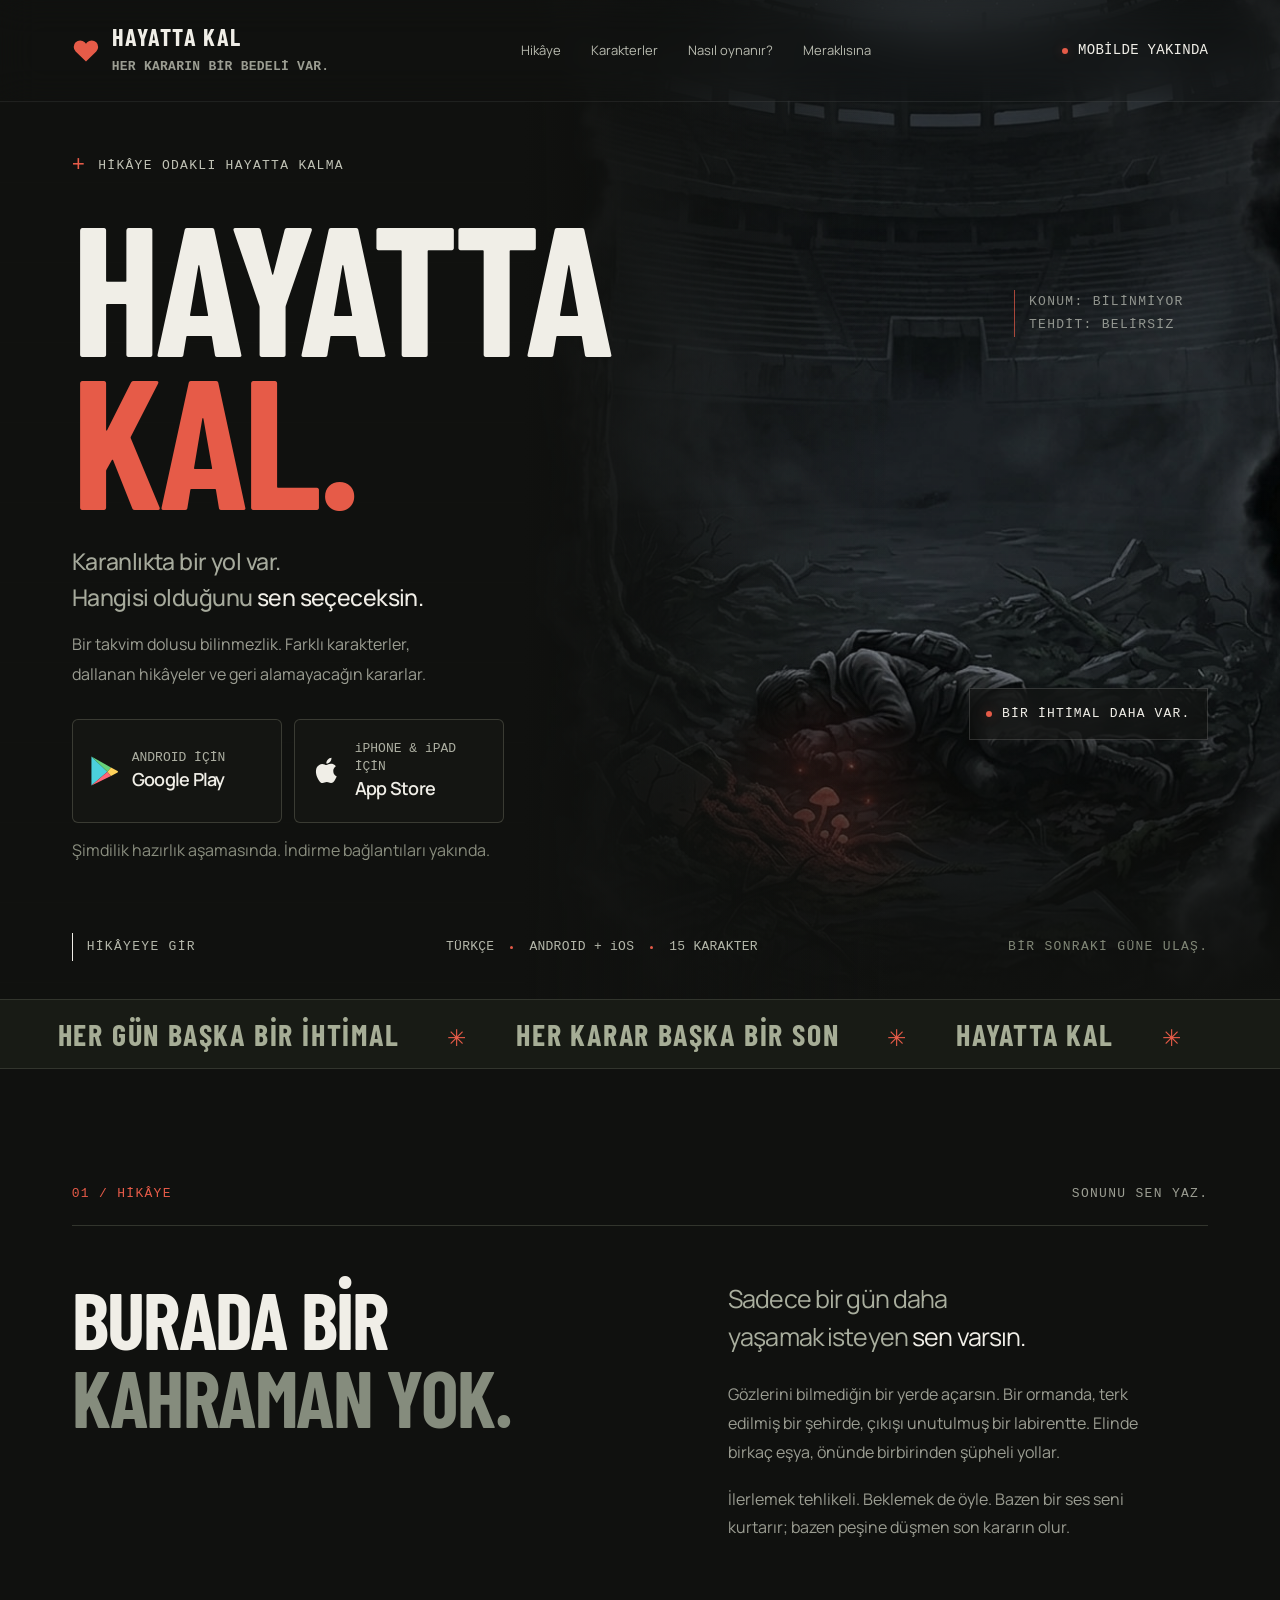
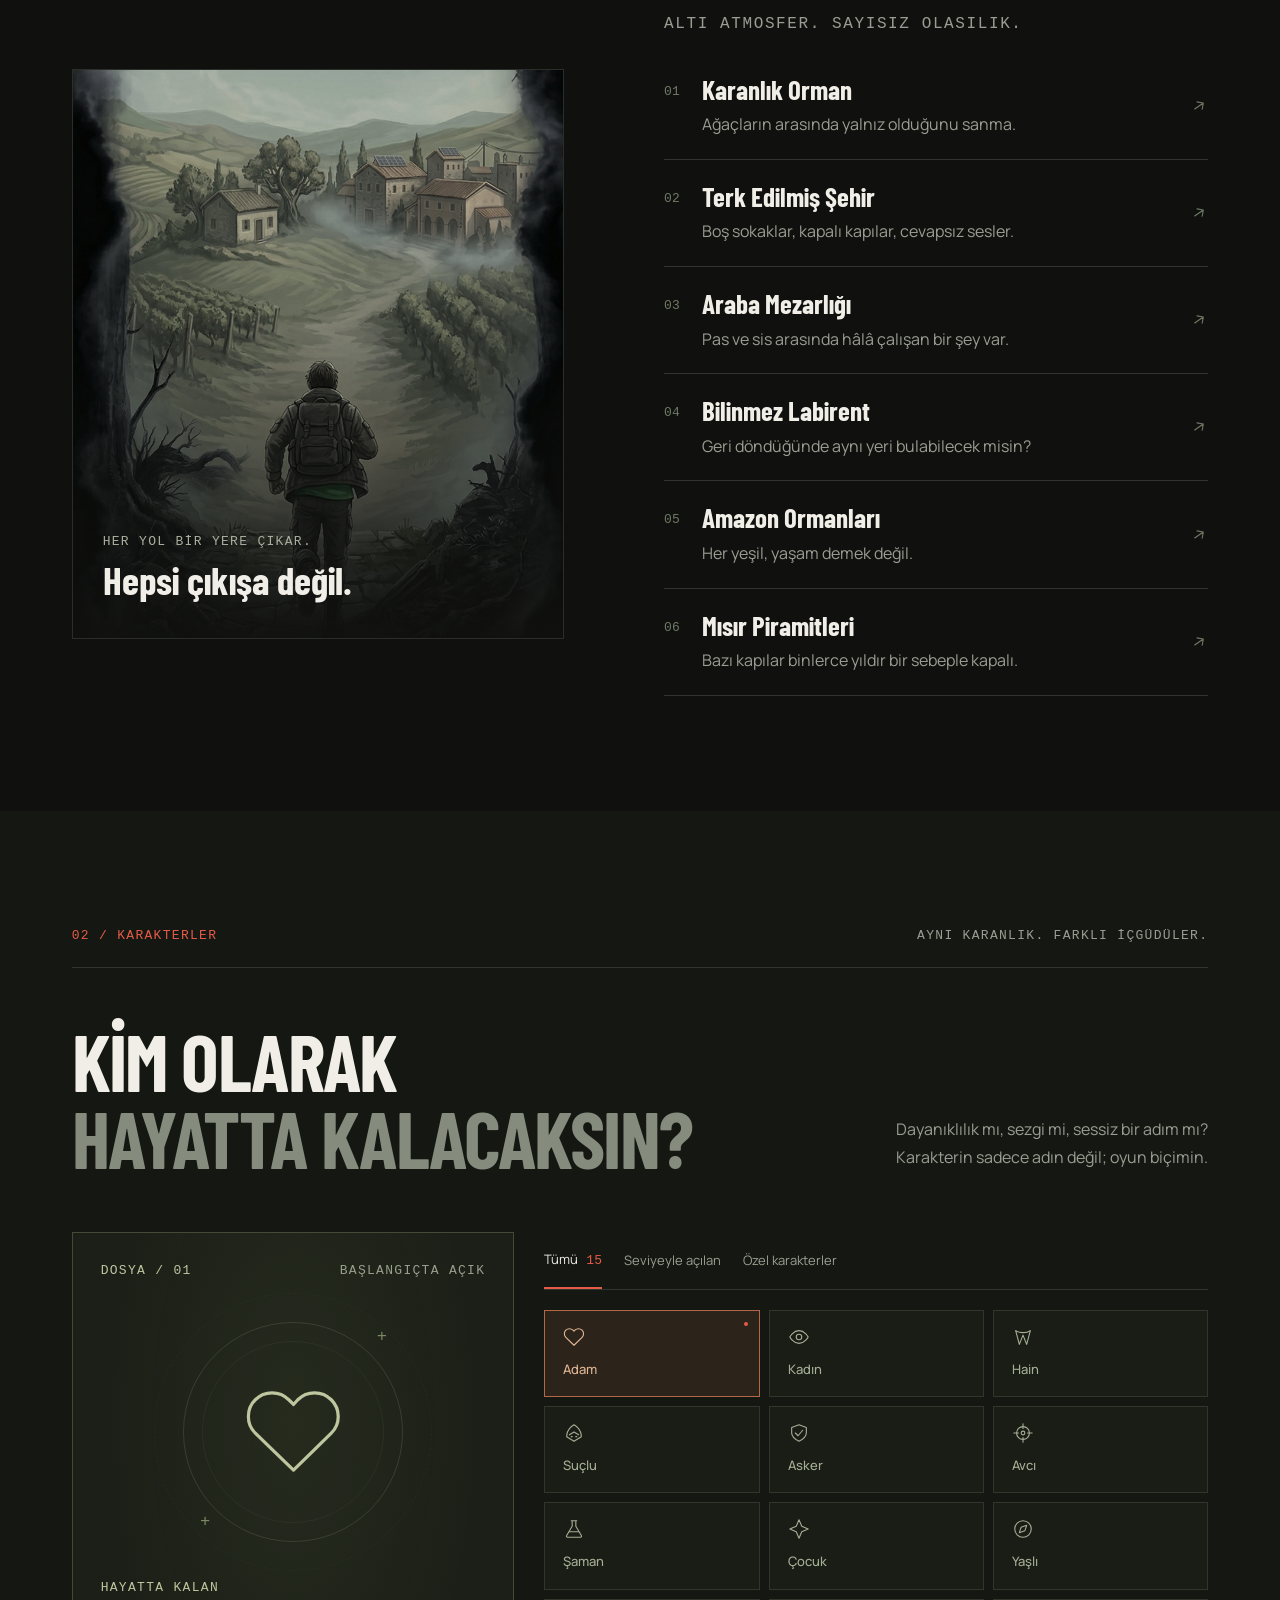
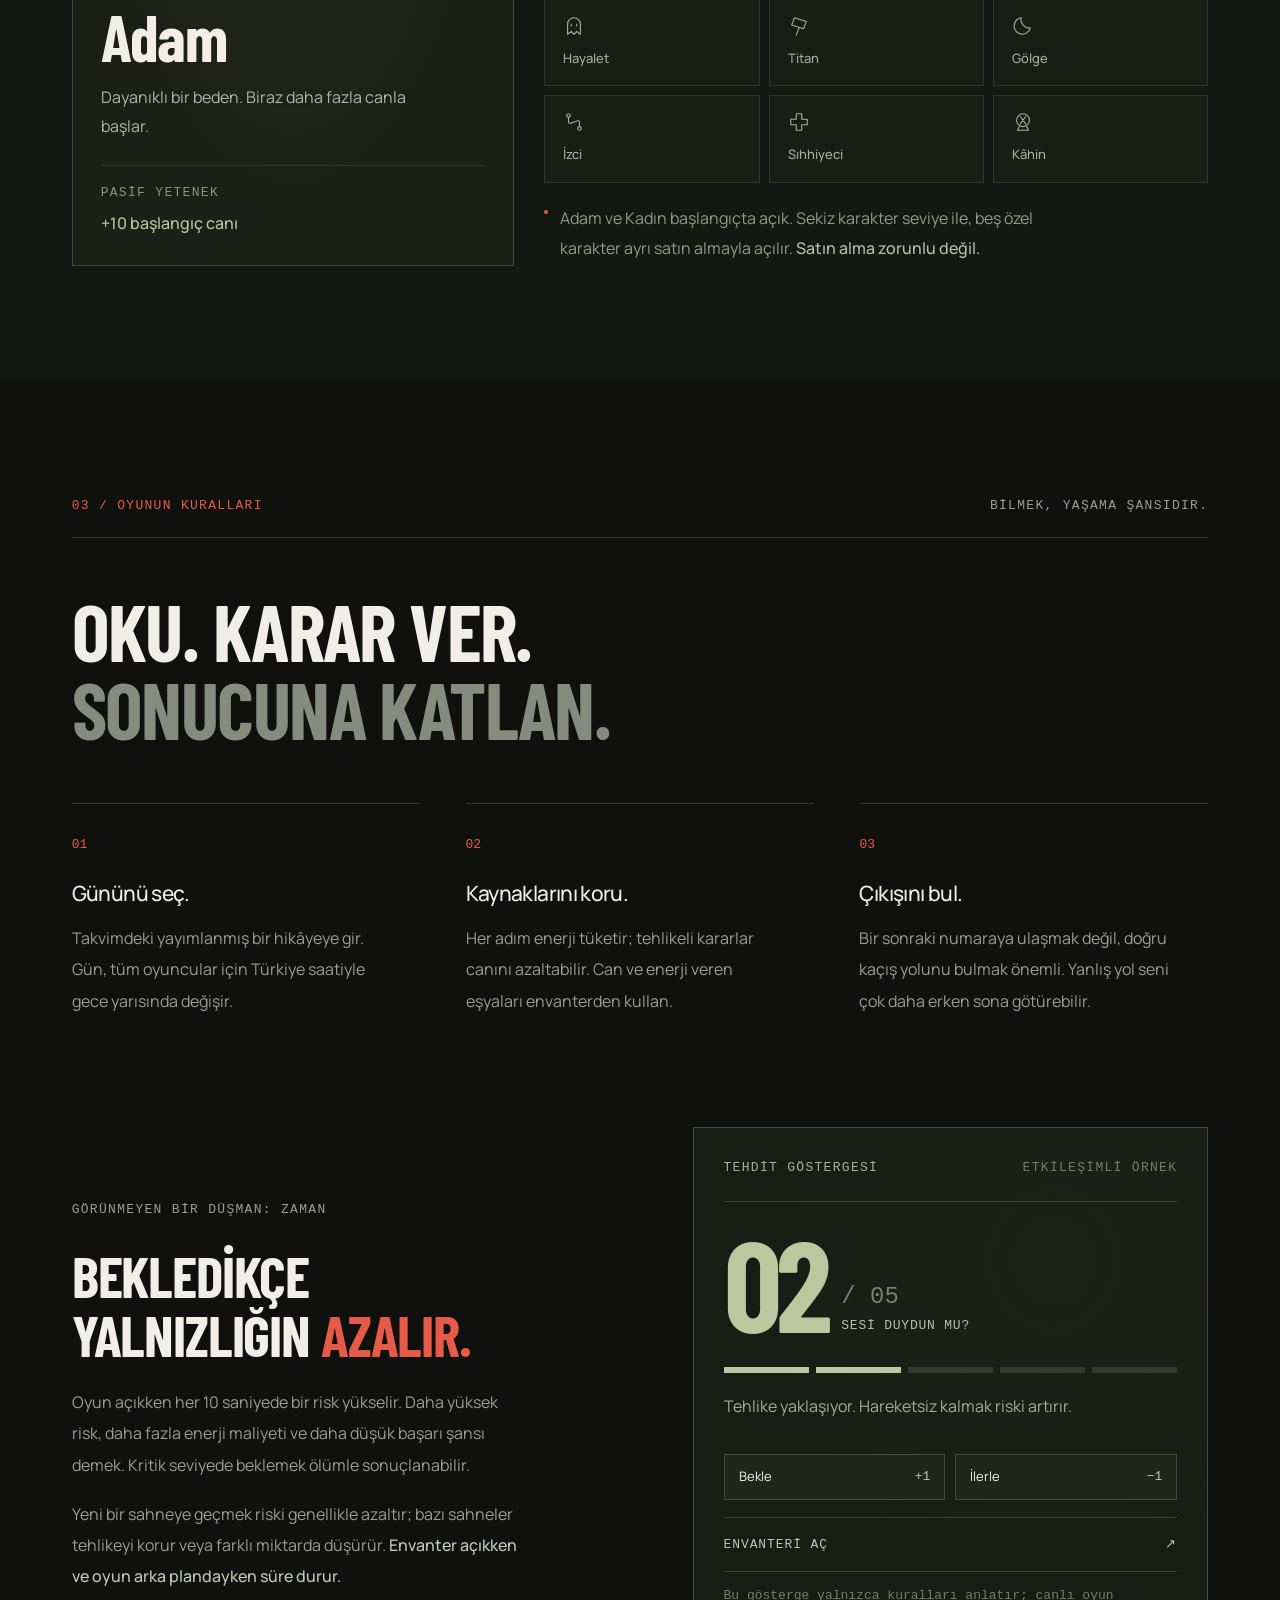
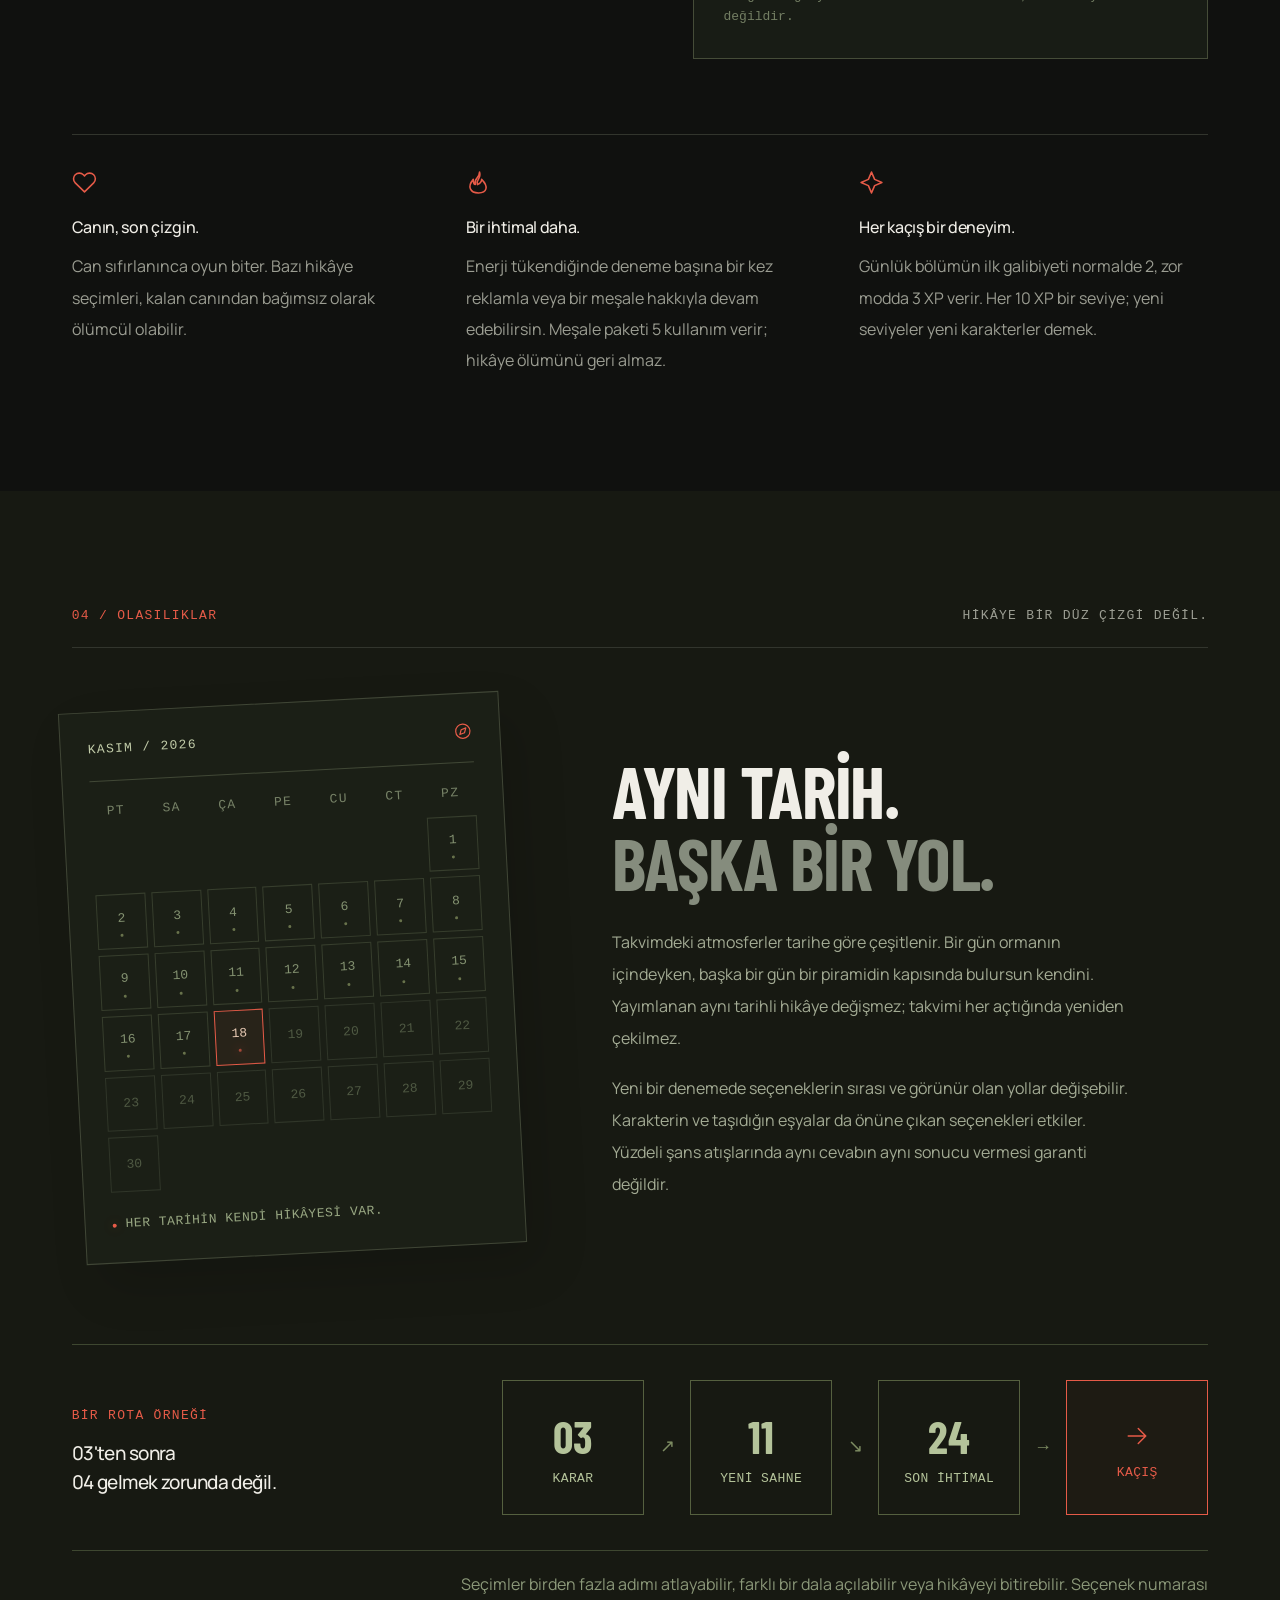
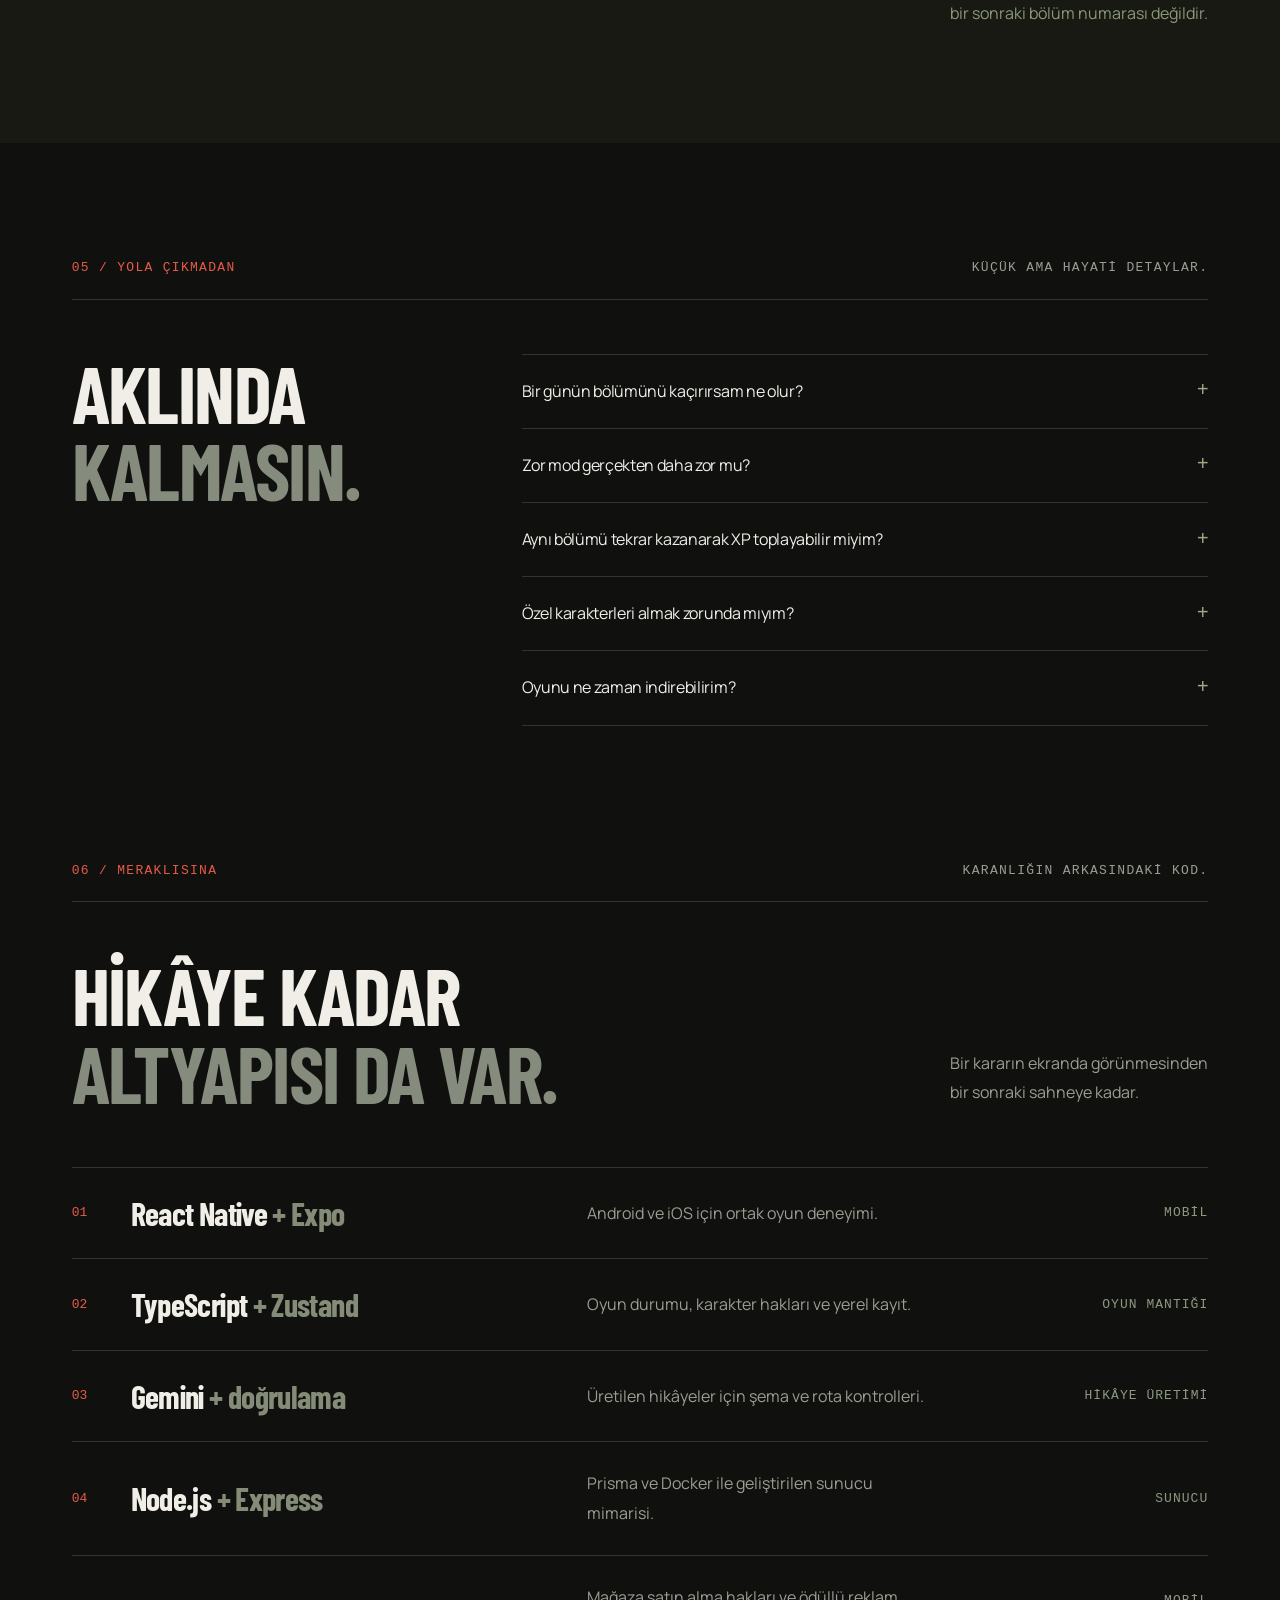
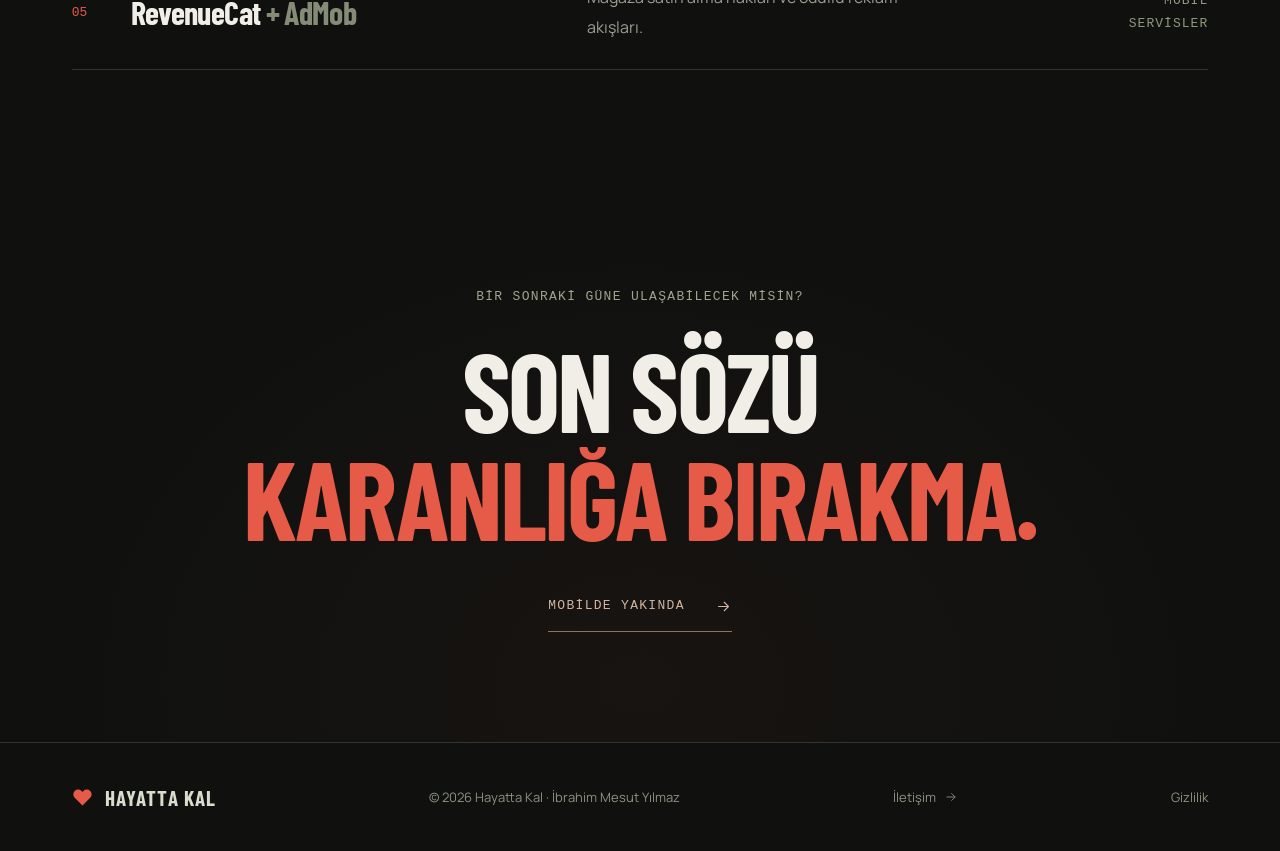
==== index.html @ 4317519a "Animate mobile drawer and exclusive FAQ accordion; enforce readable text" ====
<!doctype html>
<html lang="tr">
<head>
  <meta charset="utf-8">
  <meta name="viewport" content="width=device-width, initial-scale=1">
  <meta name="theme-color" content="#10110f">
  <meta name="description" content="Hayatta Kal: her güne ayrı bir hikâye, her karara başka bir ihtimal. Karakterini seç, riskini yönet ve karanlıktan çıkış yolunu bul. Android ve iOS için hazırlanıyor.">
  <meta property="og:type" content="website">
  <meta property="og:locale" content="tr_TR">
  <meta property="og:title" content="Hayatta Kal — Her kararın bir bedeli var.">
  <meta property="og:description" content="Metin tabanlı hayatta kalma oyunu. Bir takvim dolusu bilinmezlik. Android ve iOS için yakında.">
  <title>Hayatta Kal — Her kararın bir bedeli var.</title>
  <link rel="icon" href="favicon.png" type="image/png">
  <link rel="preload" href="splash.jpg" as="image">
  <link rel="stylesheet" href="assets/fonts/fonts.css">
  <link rel="stylesheet" href="styles.css">
  <script src="site.config.js" defer></script>
  <script src="characters.js" defer></script>
  <script src="script.js" defer></script>
</head>
<body>
  <a class="skip-link" href="#hikaye">İçeriğe geç</a>
  <svg class="svg-defs" xmlns="http://www.w3.org/2000/svg" aria-hidden="true"><defs>
    <symbol id="i-heart" viewBox="0 0 24 24"><path d="M20.8 4.6a5.5 5.5 0 0 0-7.8 0L12 5.7l-1.1-1.1a5.5 5.5 0 0 0-7.8 7.8L12 21l8.8-8.6a5.5 5.5 0 0 0 0-7.8Z"/></symbol>
    <symbol id="i-arrow" viewBox="0 0 24 24"><path d="M5 12h14m-6-6 6 6-6 6"/></symbol>
    <symbol id="i-eye" viewBox="0 0 24 24"><path d="M2 12s3.5-7 10-7 10 7 10 7-3.5 7-10 7S2 12 2 12Z"/><circle cx="12" cy="12" r="3"/></symbol>
    <symbol id="i-shield" viewBox="0 0 24 24"><path d="m12 3 8 3v6c0 5-8 9-8 9s-8-4-8-9V6l8-3Z"/><path d="m8 12 3 3 5-6"/></symbol>
    <symbol id="i-fang" viewBox="0 0 24 24"><path d="m4 5 4 15 4-10 4 10 4-15M4 5c4 3 12 3 16 0"/></symbol>
    <symbol id="i-hood" viewBox="0 0 24 24"><path d="M4 16C4 7 12 3 12 3s8 4 8 13l-8 5-8-5Z"/><path d="m7 14 5-3 5 3m-8 2h1m4 0h1"/></symbol>
    <symbol id="i-target" viewBox="0 0 24 24"><circle cx="12" cy="12" r="7"/><circle cx="12" cy="12" r="2"/><path d="M12 2v5m0 10v5M2 12h5m10 0h5"/></symbol>
    <symbol id="i-flask" viewBox="0 0 24 24"><path d="M9 3h6m-5 0v6L4 19c-1 2 1 2 2 2h12c1 0 3 0 2-2L14 9V3M7 15h10"/></symbol>
    <symbol id="i-spark" viewBox="0 0 24 24"><path d="m12 2 3 7 7 3-7 3-3 7-3-7-7-3 7-3 3-7Z"/></symbol>
    <symbol id="i-compass" viewBox="0 0 24 24"><circle cx="12" cy="12" r="9"/><path d="m16 8-2 6-6 2 2-6 6-2Z"/></symbol>
    <symbol id="i-ghost" viewBox="0 0 24 24"><path d="M5 21V10a7 7 0 0 1 14 0v11l-4-3-3 3-3-3-4 3Z"/><path d="M9 10v2m6-2v2"/></symbol>
    <symbol id="i-titan" viewBox="0 0 24 24"><path d="m7 3 13 4-3 8-13-4 3-8Zm5 11-3 8"/></symbol>
    <symbol id="i-moon" viewBox="0 0 24 24"><path d="M20 14A9 9 0 0 1 10 3a9 9 0 1 0 10 11Z"/></symbol>
    <symbol id="i-route" viewBox="0 0 24 24"><circle cx="6" cy="5" r="2"/><circle cx="18" cy="19" r="2"/><path d="M6 7v5c0 5 12-5 12 0v5"/></symbol>
    <symbol id="i-plus" viewBox="0 0 24 24"><path d="M9 3h6v6h6v6h-6v6H9v-6H3V9h6V3Z"/></symbol>
    <symbol id="i-orb" viewBox="0 0 24 24"><circle cx="12" cy="10" r="7"/><path d="m8 17-2 4h12l-2-4m-7-11 6 8m0-8-6 8"/></symbol>
    <symbol id="i-fire" viewBox="0 0 24 24"><path d="M13 2c2 7-4 7-2 12 2-1 4-3 4-5 7 7 5 13-3 13S1 16 7 9c0 4 1 5 2 5-2-6 4-6 4-12Z"/></symbol>
  </defs></svg>

  <div class="scroll-progress" aria-hidden="true"></div>
  <header class="site-header">
    <a class="brand" href="#baslangic" aria-label="Hayatta Kal ana sayfa"><svg class="brand-heart"><use href="#i-heart"/></svg><span>HAYATTA KAL<small>HER KARARIN BİR BEDELİ VAR.</small></span></a>
    <nav id="main-nav" aria-label="Ana menü"><a href="#hikaye">Hikâye</a><a href="#karakterler">Karakterler</a><a href="#nasil-oynanir">Nasıl oynanır?</a><a href="#teknoloji">Meraklısına</a></nav>
    <a class="header-cta" href="#indir"><span class="status-dot"></span> MOBİLDE YAKINDA</a>
    <button class="menu-toggle" type="button" aria-controls="mobile-menu" aria-expanded="false" aria-label="Menüyü aç"><span aria-hidden="true"></span><span aria-hidden="true"></span></button>
  </header>

  <div class="mobile-drawer" id="mobile-menu" inert>
    <button class="drawer-backdrop" type="button" aria-label="Menü dışına dokunarak kapat" tabindex="-1"></button>
    <div class="drawer-panel" role="dialog" aria-modal="true" aria-label="Mobil menü">
      <div class="drawer-top"><a class="brand" href="#baslangic" aria-label="Mobil menü ana sayfa"><svg class="brand-heart"><use href="#i-heart"/></svg><span>HAYATTA KAL<small>HER KARARIN BİR BEDELİ VAR.</small></span></a><button class="drawer-close" type="button" aria-label="Mobil menüyü kapat"><span></span><span></span></button></div>
      <nav class="drawer-links" aria-label="Mobil gezinme">
        <a href="#hikaye" style="--index:0">Hikâye</a>
        <a href="#karakterler" style="--index:1">Karakterler</a>
        <a href="#nasil-oynanir" style="--index:2">Nasıl oynanır?</a>
        <a href="#teknoloji" style="--index:3">Meraklısına</a>
      </nav>
      <p class="drawer-note">Her kararın bir bedeli var.<br>Bir sonraki güne ulaş.</p>
    </div>
  </div>


  <main>
    <section class="hero section-shell" id="baslangic" aria-labelledby="hero-title">
      <div class="hero-grid" aria-hidden="true"></div>
      <div class="hero-art" aria-hidden="true"><img src="splash.jpg" alt="" fetchpriority="high" width="828" height="1792"><div class="art-coordinate">KONUM: BİLİNMİYOR<br>TEHDİT: BELİRSİZ</div><div class="art-tag"><span class="status-dot"></span> BİR İHTİMAL DAHA VAR.</div></div>
      <div class="hero-copy">
        <div class="eyebrow"><span class="tiny-cross">+</span> HİKÂYE ODAKLI HAYATTA KALMA</div>
        <h1 id="hero-title">HAYATTA<br><span>KAL.</span></h1>
        <p class="hero-description">Karanlıkta bir yol var.<br>Hangisi olduğunu <em>sen seçeceksin.</em></p>
        <p class="hero-subcopy">Bir takvim dolusu bilinmezlik. Farklı karakterler, dallanan hikâyeler ve geri alamayacağın kararlar.</p>
        <div class="store-cards" id="indir" aria-label="İndirme seçenekleri yakında">
          <button type="button" class="store-card" data-store="googlePlay" aria-disabled="true" aria-label="Google Play — yakında yayında">
            <span class="store-card-inner"><span class="store-face store-front"><svg class="store-icon play-icon" viewBox="0 0 40 44" aria-hidden="true"><path d="M2 2 24 23 2 42Z" fill="#4bd1dd"/><path d="m2 2 27 15-5 6Z" fill="#66d17a"/><path d="m24 23 5 6L2 42Z" fill="#ff6677"/><path d="m29 17 9 5a1.2 1.2 0 0 1 0 2l-9 5-5-6Z" fill="#ffd25b"/></svg><span><small>ANDROID İÇİN</small><strong>Google Play</strong></span><span class="store-corner">↗</span></span><span class="store-face store-back" aria-hidden="true"><span class="status-dot"></span><strong>Yakında yayında</strong><small>İlk adımın burada başlayacak.</small></span></span>
          </button>
          <button type="button" class="store-card" data-store="appStore" aria-disabled="true" aria-label="App Store — yakında yayında">
            <span class="store-card-inner"><span class="store-face store-front"><svg class="store-icon apple-icon" viewBox="0 0 24 24" aria-hidden="true"><path fill="currentColor" d="M17.05 12.54c.03 3.07 2.69 4.09 2.72 4.1-.02.07-.43 1.46-1.41 2.9-.85 1.24-1.73 2.48-3.12 2.51-1.37.03-1.81-.81-3.38-.81-1.56 0-2.05.78-3.35.84-1.34.05-2.36-1.34-3.22-2.57-1.75-2.52-3.08-7.12-1.28-10.23.89-1.55 2.48-2.53 4.2-2.56 1.31-.03 2.55.89 3.35.89.81 0 2.32-1.1 3.91-.94.66.03 2.51.27 3.7 2.01-.1.06-2.21 1.29-2.12 3.86ZM14.5 5.02c.71-.86 1.2-2.06 1.07-3.25-1.03.04-2.27.69-3.01 1.55-.66.77-1.24 2-1.08 3.17 1.15.09 2.32-.58 3.02-1.47Z"/></svg><span><small>iPHONE & iPAD İÇİN</small><strong>App Store</strong></span><span class="store-corner">↗</span></span><span class="store-face store-back" aria-hidden="true"><span class="status-dot"></span><strong>Yakında yayında</strong><small>Karanlık, cebine geliyor.</small></span></span>
          </button>
        </div>
        <p class="store-note">Şimdilik hazırlık aşamasında. İndirme bağlantıları yakında.</p>
      </div>
      <div class="hero-bottom"><a class="scroll-cue" href="#hikaye"><span></span> HİKÂYEYE GİR</a><div class="hero-meta"><span>TÜRKÇE</span><i></i><span>ANDROID + iOS</span><i></i><span>15 KARAKTER</span></div><span class="edition">BİR SONRAKİ GÜNE ULAŞ.</span></div>
    </section>

    <div class="manifesto-strip" aria-hidden="true"><div>HER GÜN BAŞKA BİR İHTİMAL <span>✳</span> HER KARAR BAŞKA BİR SON <span>✳</span> HAYATTA KAL <span>✳</span></div></div>

    <section class="story-section section-shell" id="hikaye" aria-labelledby="story-title">
      <div class="section-label reveal"><span>01 / HİKÂYE</span><span>SONUNU SEN YAZ.</span></div>
      <div class="story-intro"><h2 class="display-title reveal" id="story-title">BURADA BİR<br><span>KAHRAMAN YOK.</span></h2><div class="story-copy reveal"><p class="lead">Sadece bir gün daha<br>yaşamak isteyen <em>sen varsın.</em></p><p>Gözlerini bilmediğin bir yerde açarsın. Bir ormanda, terk edilmiş bir şehirde, çıkışı unutulmuş bir labirentte. Elinde birkaç eşya, önünde birbirinden şüpheli yollar.</p><p>İlerlemek tehlikeli. Beklemek de öyle. Bazen bir ses seni kurtarır; bazen peşine düşmen son kararın olur.</p></div></div>
      <div class="worlds-layout reveal">
        <div class="story-image"><img src="well_done2.jpg" alt="Sisli bir geçitten uzak bir yerleşime doğru yürüyen hayatta kalan" width="828" height="1792" loading="lazy"><div class="image-caption"><span>HER YOL BİR YERE ÇIKAR.</span><strong>Hepsi çıkışa değil.</strong></div></div>
        <div class="world-list"><p class="eyebrow">ALTI ATMOSFER. SAYISIZ OLASILIK.</p><div class="world-row"><span>01</span><div><h3>Karanlık Orman</h3><p>Ağaçların arasında yalnız olduğunu sanma.</p></div><svg><use href="#i-arrow"/></svg></div><div class="world-row"><span>02</span><div><h3>Terk Edilmiş Şehir</h3><p>Boş sokaklar, kapalı kapılar, cevapsız sesler.</p></div><svg><use href="#i-arrow"/></svg></div><div class="world-row"><span>03</span><div><h3>Araba Mezarlığı</h3><p>Pas ve sis arasında hâlâ çalışan bir şey var.</p></div><svg><use href="#i-arrow"/></svg></div><div class="world-row"><span>04</span><div><h3>Bilinmez Labirent</h3><p>Geri döndüğünde aynı yeri bulabilecek misin?</p></div><svg><use href="#i-arrow"/></svg></div><div class="world-row"><span>05</span><div><h3>Amazon Ormanları</h3><p>Her yeşil, yaşam demek değil.</p></div><svg><use href="#i-arrow"/></svg></div><div class="world-row"><span>06</span><div><h3>Mısır Piramitleri</h3><p>Bazı kapılar binlerce yıldır bir sebeple kapalı.</p></div><svg><use href="#i-arrow"/></svg></div></div>
      </div>
    </section>

    <section class="characters-section section-shell" id="karakterler" aria-labelledby="characters-title">
      <div class="section-label reveal"><span>02 / KARAKTERLER</span><span>AYNI KARANLIK. FARKLI İÇGÜDÜLER.</span></div>
      <div class="section-heading reveal"><h2 class="display-title" id="characters-title">KİM OLARAK<br><span>HAYATTA KALACAKSIN?</span></h2><p>Dayanıklılık mı, sezgi mi, sessiz bir adım mı?<br>Karakterin sadece adın değil; oyun biçimin.</p></div>
      <div class="character-workbench reveal">
        <article class="character-profile" aria-live="polite" aria-atomic="true"><div class="profile-top"><span id="character-number">DOSYA / 01</span><span id="character-unlock">BAŞLANGIÇTA AÇIK</span></div><div class="character-seal" aria-hidden="true"><span class="seal-ring"></span><svg id="character-symbol"><use href="#i-heart"/></svg><span class="seal-cross a">+</span><span class="seal-cross b">+</span></div><div class="profile-bottom"><span class="eyebrow">HAYATTA KALAN</span><h3 id="character-name">Adam</h3><p id="character-description">Dayanıklı bir beden. Biraz daha fazla canla başlar.</p><div class="character-ability"><span>PASİF YETENEK</span><strong id="character-ability">+10 başlangıç canı</strong></div></div></article>
        <div class="character-directory"><div class="character-filters" role="group" aria-label="Karakter grubu"><button class="active" type="button" data-filter="all" aria-pressed="true">Tümü <span>15</span></button><button type="button" data-filter="level" aria-pressed="false">Seviyeyle açılan</button><button type="button" data-filter="premium" aria-pressed="false">Özel karakterler</button></div><div class="character-grid" id="character-grid" role="group" aria-label="Karakter seçimi"></div><noscript><p>15 karakter: Adam, Kadın, Hain, Suçlu, Asker, Avcı, Şaman, Çocuk, Yaşlı, Hayalet, Titan, Gölge, İzci, Sıhhiyeci ve Kâhin. Karakter özelliklerini keşfetmek için JavaScript'i etkinleştir.</p></noscript><div class="character-footnote"><span class="status-dot"></span><p>Adam ve Kadın başlangıçta açık. Sekiz karakter seviye ile, beş özel karakter ayrı satın almayla açılır. <strong>Satın alma zorunlu değil.</strong></p></div></div>
      </div>
    </section>

    <section class="how-section section-shell" id="nasil-oynanir" aria-labelledby="how-title">
      <div class="section-label reveal"><span>03 / OYUNUN KURALLARI</span><span>BİLMEK, YAŞAMA ŞANSIDIR.</span></div>
      <h2 class="display-title reveal" id="how-title">OKU. KARAR VER.<br><span>SONUCUNA KATLAN.</span></h2>
      <div class="rules-row reveal"><article><span class="rule-number">01</span><h3>Gününü seç.</h3><p>Takvimdeki yayımlanmış bir hikâyeye gir. Gün, tüm oyuncular için Türkiye saatiyle gece yarısında değişir.</p></article><article><span class="rule-number">02</span><h3>Kaynaklarını koru.</h3><p>Her adım enerji tüketir; tehlikeli kararlar canını azaltabilir. Can ve enerji veren eşyaları envanterden kullan.</p></article><article><span class="rule-number">03</span><h3>Çıkışını bul.</h3><p>Bir sonraki numaraya ulaşmak değil, doğru kaçış yolunu bulmak önemli. Yanlış yol seni çok daha erken sona götürebilir.</p></article></div>
      <div class="risk-layout reveal"><div class="risk-copy"><span class="eyebrow">GÖRÜNMEYEN BİR DÜŞMAN: ZAMAN</span><h3>BEKLEDİKÇE<br>YALNIZLIĞIN <em>AZALIR.</em></h3><p>Oyun açıkken her 10 saniyede bir risk yükselir. Daha yüksek risk, daha fazla enerji maliyeti ve daha düşük başarı şansı demek. Kritik seviyede beklemek ölümle sonuçlanabilir.</p><p>Yeni bir sahneye geçmek riski genellikle azaltır; bazı sahneler tehlikeyi korur veya farklı miktarda düşürür. <strong>Envanter açıkken ve oyun arka plandayken süre durur.</strong></p></div><div class="risk-lab"><div class="lab-head"><span>TEHDİT GÖSTERGESİ</span><span>ETKİLEŞİMLİ ÖRNEK</span></div><div class="risk-value"><span id="risk-value">02</span><span>/ 05<small id="risk-status">SESİ DUYDUN MU?</small></span></div><div class="risk-segments" aria-hidden="true"><i></i><i></i><i></i><i></i><i></i></div><p id="risk-message" aria-live="polite">Tehlike yaklaşıyor. Hareketsiz kalmak riski artırır.</p><div class="lab-controls"><button type="button" id="risk-wait">Bekle <span>+1</span></button><button type="button" id="risk-advance">İlerle <span>−1</span></button></div><button class="inventory-toggle" id="inventory-toggle" type="button" aria-pressed="false">ENVANTERİ AÇ <span>↗</span></button><span class="lab-note">Bu gösterge yalnızca kuralları anlatır; canlı oyun değildir.</span></div></div>
      <div class="play-notes reveal"><article><svg><use href="#i-heart"/></svg><h3>Canın, son çizgin.</h3><p>Can sıfırlanınca oyun biter. Bazı hikâye seçimleri, kalan canından bağımsız olarak ölümcül olabilir.</p></article><article><svg><use href="#i-fire"/></svg><h3>Bir ihtimal daha.</h3><p>Enerji tükendiğinde deneme başına bir kez reklamla veya bir meşale hakkıyla devam edebilirsin. Meşale paketi 5 kullanım verir; hikâye ölümünü geri almaz.</p></article><article><svg><use href="#i-spark"/></svg><h3>Her kaçış bir deneyim.</h3><p>Günlük bölümün ilk galibiyeti normalde 2, zor modda 3 XP verir. Her 10 XP bir seviye; yeni seviyeler yeni karakterler demek.</p></article></div>
    </section>

    <section class="routes-section section-shell" aria-labelledby="routes-title">
      <div class="section-label reveal"><span>04 / OLASILIKLAR</span><span>HİKÂYE BİR DÜZ ÇİZGİ DEĞİL.</span></div>
      <div class="routes-layout"><div class="calendar-preview reveal"><div class="calendar-heading"><span>KASIM / 2026</span><svg><use href="#i-compass"/></svg></div><div class="calendar-week" aria-hidden="true"><span>PT</span><span>SA</span><span>ÇA</span><span>PE</span><span>CU</span><span>CT</span><span>PZ</span></div><div class="calendar-days" id="calendar-preview" aria-hidden="true"></div><div class="calendar-caption"><span class="status-dot"></span>HER TARİHİN KENDİ HİKÂYESİ VAR.</div></div><div class="routes-copy reveal"><h2 class="display-title" id="routes-title">AYNI TARİH.<br><span>BAŞKA BİR YOL.</span></h2><p>Takvimdeki atmosferler tarihe göre çeşitlenir. Bir gün ormanın içindeyken, başka bir gün bir piramidin kapısında bulursun kendini. Yayımlanan aynı tarihli hikâye değişmez; takvimi her açtığında yeniden çekilmez.</p><p>Yeni bir denemede seçeneklerin sırası ve görünür olan yollar değişebilir. Karakterin ve taşıdığın eşyalar da önüne çıkan seçenekleri etkiler. Yüzdeli şans atışlarında aynı cevabın aynı sonucu vermesi garanti değildir.</p></div></div>
      <div class="branching-path reveal"><div class="path-description"><span class="eyebrow">BİR ROTA ÖRNEĞİ</span><h3>03'ten sonra<br>04 gelmek zorunda değil.</h3></div><div class="path-nodes" aria-label="Örnek rota: adım 3, adım 11, adım 24, kaçış"><span>03<small>KARAR</small></span><i>↗</i><span>11<small>YENİ SAHNE</small></span><i>↘</i><span>24<small>SON İHTİMAL</small></span><i>→</i><span class="exit-node"><svg><use href="#i-arrow"/></svg><small>KAÇIŞ</small></span></div></div>
      <p class="route-footnote reveal">Seçimler birden fazla adımı atlayabilir, farklı bir dala açılabilir veya hikâyeyi bitirebilir. Seçenek numarası bir sonraki bölüm numarası değildir.</p>
    </section>

    <section class="faq-section section-shell" aria-labelledby="details-title"><div class="section-label reveal"><span>05 / YOLA ÇIKMADAN</span><span>KÜÇÜK AMA HAYATİ DETAYLAR.</span></div><div class="faq-layout"><h2 class="display-title reveal" id="details-title">AKLINDA<br><span>KALMASIN.</span></h2><div class="faq-list reveal"><details><summary>Bir günün bölümünü kaçırırsam ne olur?<span>+</span></summary><p>O günün yayımlanmış bölümüne Türkiye saatiyle 23:59:59'a kadar girersen erişimin korunur. Hiç girmediğin geçmiş günler kilitlenir; tamamladığın ödüllü reklamla açabilirsin. Reklamları Kaldır satın alımı yayımlanmış geçmiş günlere reklamsız erişim sağlar; gelecek günleri erkenden açmaz.</p></details><details><summary>Zor mod gerçekten daha zor mu?<span>+</span></summary><p>Evet. Şans atışlarına 15 yüzde puanı ceza, alınan hasara %60 artış ve adım başına 5 ek enerji maliyeti uygulanır. Karakter etkileri ve yuvarlama sonuçları değiştirebilir. Zor modu satın aldıktan sonra açıp kapatabilirsin; tercihin yeni oyun denemesinde uygulanır.</p></details><details><summary>Aynı bölümü tekrar kazanarak XP toplayabilir miyim?<span>+</span></summary><p>Bir tarihin yalnız ilk galibiyeti XP verir. Yeniden oynamak yeni yolları görmek için bir fırsattır; aynı günlük hikâyeden tekrar XP kazanılmaz.</p></details><details><summary>Özel karakterleri almak zorunda mıyım?<span>+</span></summary><p>Hayır. İki başlangıç karakteri ve seviyeyle açılan sekiz karakter bulunur. Beş özel karakter ayrı satın alımlardır. Kalıcı karakter haklarıyla beş kullanımlık tüketilebilir meşale paketi farklı ürünlerdir.</p></details><details><summary>Oyunu ne zaman indirebilirim?<span>+</span></summary><p>Mobil sürümler hazırlanıyor. Google Play ve App Store bağlantıları hazır olduğunda bu sayfaya eklenecek. Şu an mağaza kartları indirme başlatmaz.</p></details></div></div></section>

    <section class="tech-section section-shell" id="teknoloji" aria-labelledby="tech-title"><div class="section-label reveal"><span>06 / MERAKLISINA</span><span>KARANLIĞIN ARKASINDAKİ KOD.</span></div><div class="section-heading reveal"><h2 class="display-title" id="tech-title">HİKÂYE KADAR<br><span>ALTYAPISI DA VAR.</span></h2><p>Bir kararın ekranda görünmesinden<br>bir sonraki sahneye kadar.</p></div><div class="tech-list reveal"><div><span>01</span><h3>React Native <b>+ Expo</b></h3><p>Android ve iOS için ortak oyun deneyimi.</p><small>MOBİL</small></div><div><span>02</span><h3>TypeScript <b>+ Zustand</b></h3><p>Oyun durumu, karakter hakları ve yerel kayıt.</p><small>OYUN MANTIĞI</small></div><div><span>03</span><h3>Gemini <b>+ doğrulama</b></h3><p>Üretilen hikâyeler için şema ve rota kontrolleri.</p><small>HİKÂYE ÜRETİMİ</small></div><div><span>04</span><h3>Node.js <b>+ Express</b></h3><p>Prisma ve Docker ile geliştirilen sunucu mimarisi.</p><small>SUNUCU</small></div><div><span>05</span><h3>RevenueCat <b>+ AdMob</b></h3><p>Mağaza satın alma hakları ve ödüllü reklam akışları.</p><small>MOBİL SERVİSLER</small></div></div></section>

    <section class="closing-section section-shell reveal"><span class="eyebrow">BİR SONRAKİ GÜNE ULAŞABİLECEK MİSİN?</span><h2>SON SÖZÜ<br><em>KARANLIĞA BIRAKMA.</em></h2><a class="text-link" href="#indir">MOBİLDE YAKINDA <svg><use href="#i-arrow"/></svg></a></section>
  </main>
  <footer class="site-footer section-shell"><a class="brand" href="#baslangic"><svg class="brand-heart"><use href="#i-heart"/></svg><span>HAYATTA KAL</span></a><span>© <span id="copyright-year">2026</span> Hayatta Kal · İbrahim Mesut Yılmaz</span><a href="mailto:survive.support@gmail.com">İletişim <svg><use href="#i-arrow"/></svg></a><a href="privacy.html">Gizlilik</a></footer>
</body>
</html>
---- assets/fonts/fonts.css ----
@font-face {
  font-family: 'Barlow Condensed';
  font-style: normal;
  font-weight: 700;
  font-display: swap;
  src: url("./barlow-condensed-700-latin-ext.woff2") format('woff2');
  unicode-range: U+0100-02BA, U+02BD-02C5, U+02C7-02CC, U+02CE-02D7, U+02DD-02FF, U+0304, U+0308, U+0329, U+1D00-1DBF, U+1E00-1E9F, U+1EF2-1EFF, U+2020, U+20A0-20AB, U+20AD-20C4, U+2113, U+2C60-2C7F, U+A720-A7FF;
}
@font-face {
  font-family: 'Barlow Condensed';
  font-style: normal;
  font-weight: 700;
  font-display: swap;
  src: url("./barlow-condensed-700-latin.woff2") format('woff2');
  unicode-range: U+0000-00FF, U+0131, U+0152-0153, U+02BB-02BC, U+02C6, U+02DA, U+02DC, U+0304, U+0308, U+0329, U+2000-206F, U+20AC, U+2122, U+2191, U+2193, U+2212, U+2215, U+FEFF, U+FFFD;
}
@font-face {
  font-family: 'Manrope';
  font-style: normal;
  font-weight: 400 700;
  font-display: swap;
  src: url("./manrope-400-700-latin-ext.woff2") format('woff2');
  unicode-range: U+0100-02BA, U+02BD-02C5, U+02C7-02CC, U+02CE-02D7, U+02DD-02FF, U+0304, U+0308, U+0329, U+1D00-1DBF, U+1E00-1E9F, U+1EF2-1EFF, U+2020, U+20A0-20AB, U+20AD-20C4, U+2113, U+2C60-2C7F, U+A720-A7FF;
}
@font-face {
  font-family: 'Manrope';
  font-style: normal;
  font-weight: 400 700;
  font-display: swap;
  src: url("./manrope-400-700-latin.woff2") format('woff2');
  unicode-range: U+0000-00FF, U+0131, U+0152-0153, U+02BB-02BC, U+02C6, U+02DA, U+02DC, U+0304, U+0308, U+0329, U+2000-206F, U+20AC, U+2122, U+2191, U+2193, U+2212, U+2215, U+FEFF, U+FFFD;
}
---- styles.css ----
:root{--bg:#10110f;--surface:#181a16;--ink:#f0eee7;--muted:#9b9d92;--line:#32352d;--red:#e65b48;--olive:#bdc69e;--display:"Barlow Condensed","Arial Narrow",sans-serif;--body:"Manrope",system-ui,sans-serif;--mono:ui-monospace,SFMono-Regular,Consolas,monospace;--gutter:clamp(24px,5.6vw,88px)}
*{box-sizing:border-box}html{scroll-behavior:smooth;scroll-padding-top:110px}body{margin:0;background:var(--bg);color:var(--ink);font-family:var(--body);font-size:14px;line-height:1.8;overflow-x:clip}button,a{-webkit-tap-highlight-color:transparent}button{font:inherit}a{color:inherit;text-decoration:none}button{color:inherit}button:not(:disabled),summary{cursor:pointer}button:disabled{cursor:not-allowed}button:focus-visible,a:focus-visible,summary:focus-visible{outline:2px solid var(--red);outline-offset:6px}::selection{background:var(--red);color:#10110f}img{display:block;max-width:100%}svg{display:block;width:24px;height:24px;fill:none;stroke:currentColor;stroke-width:1.5;stroke-linecap:round;stroke-linejoin:round}p,h1,h2,h3{margin:0}p+p{margin-top:18px}em{font-style:normal;color:var(--ink)}.svg-defs{position:absolute;width:0;height:0;overflow:hidden}.section-shell{max-width:1504px;margin-inline:auto;padding-inline:var(--gutter)}.skip-link{position:fixed;top:12px;left:12px;z-index:1000;background:var(--ink);color:var(--bg);padding:12px;transform:translateY(-150%)}.skip-link:focus{transform:none}.scroll-progress{position:fixed;inset:0 0 auto;height:2px;background:var(--red);transform:scaleX(0);transform-origin:left;z-index:101}.eyebrow,.section-label,.hero-meta,.edition,.scroll-cue,.profile-top,.character-ability>span,.calendar-heading,.calendar-week,.calendar-caption,.lab-head,.lab-note,.text-link{font-family:var(--mono);font-size:13px;line-height:1.6;letter-spacing:.1em}.status-dot{display:inline-block;width:6px;height:6px;flex:0 0 6px;border-radius:50%;background:var(--red);box-shadow:0 0 12px #e65b4850}.eyebrow{color:var(--muted)}
.site-header{height:102px;position:absolute;inset:0 0 auto;z-index:50;display:flex;align-items:center;justify-content:space-between;gap:30px;padding-inline:var(--gutter);transition:background .3s,border-color .3s;border-bottom:1px solid #ffffff12}.brand{display:flex;align-items:center;gap:12px;flex-shrink:0}.brand-heart{fill:var(--red);stroke:none;width:28px;height:28px}.brand>span{font-family:var(--display);font-weight:700;font-size:24px;letter-spacing:.055em;line-height:1}.brand small{display:block;font-family:var(--mono);color:var(--muted);font-size:13px;letter-spacing:.1em;margin-top:9px}.site-header nav{display:flex;gap:30px;align-items:center}.site-header nav a{font-size:13px;color:#b8baaf;transition:color .2s;padding-block:12px}.site-header nav a:hover{color:var(--ink)}.header-cta{display:flex;align-items:center;gap:10px;font-family:var(--mono);font-size:13px;letter-spacing:.08em;min-height:44px}.menu-toggle{display:none}
.hero{min-height:min(960px,100svh);position:relative;isolation:isolate;padding-top:155px;padding-bottom:135px;overflow:hidden}.hero-grid{position:absolute;inset:102px 0 0;z-index:-2;background-image:linear-gradient(#ffffff05 1px,transparent 1px);background-size:100% 80px;opacity:.2}.hero-art{position:absolute;inset:0 -3% 0 auto;width:62%;z-index:-1;pointer-events:none;transform:translate3d(var(--art-x,0px),var(--art-y,0px),0);will-change:transform}.hero-art img{width:100%;height:100%;object-fit:cover;object-position:center 62%;filter:brightness(.73) saturate(.65)}.hero-art:after{content:"";position:absolute;inset:0;background:linear-gradient(90deg,var(--bg),transparent 46%),linear-gradient(0deg,var(--bg),transparent 35%,#10110f20 70%,#10110f95)}.art-coordinate{position:absolute;top:29%;right:17%;z-index:1;color:#c4c7bd;font-family:var(--mono);font-size:13px;letter-spacing:.1em;line-height:1.8;padding-left:14px;border-left:1px solid var(--red);opacity:.7}.art-tag{position:absolute;bottom:26%;right:14%;z-index:1;display:flex;align-items:center;gap:10px;font-family:var(--mono);font-size:13px;letter-spacing:.09em;padding:13px 16px;border:1px solid #ffffff25;background:#10110f75;backdrop-filter:blur(12px)}.hero-copy{position:relative;width:57%;max-width:720px;z-index:2}.hero .eyebrow{display:flex;align-items:center;gap:12px;font-size:13px;color:#c1c3b6}.tiny-cross{font-size:22px;line-height:1;color:var(--red)}.hero h1{font-family:var(--display);font-size:clamp(112px,14.4vw,210px);font-weight:700;line-height:.83;letter-spacing:-.025em;margin:31px 0 30px}.hero h1>span{color:var(--red)}.hero-description{font-size:clamp(20px,1.8vw,26px);font-weight:500;line-height:1.55;letter-spacing:-.025em;color:#a6aa9c}.hero-description em{color:var(--ink)}.hero-subcopy{font-size:13px;line-height:1.85;color:var(--muted);max-width:390px;margin-top:15px}.store-cards{display:flex;gap:12px;margin-top:29px;scroll-margin-top:140px}.store-card{perspective:900px;flex:0 1 210px;height:76px;min-width:0;border:0;padding:0;background:transparent;text-align:left;cursor:default!important;border-radius:6px}.store-card-inner{position:relative;display:block;width:100%;height:100%;transform-style:preserve-3d;transition:transform .65s cubic-bezier(.2,.7,.25,1)}.store-card:not(.is-live):hover .store-card-inner,.store-card:not(.is-live):focus-visible .store-card-inner{transform:rotateY(180deg)}.store-face{position:absolute;inset:0;display:flex;align-items:center;gap:13px;border:1px solid #62635680;border-radius:6px;backface-visibility:hidden;-webkit-backface-visibility:hidden;background:#161814c9;padding:15px 17px}.store-front>span:not(.store-corner){display:flex;flex-direction:column}.store-front small{font-family:var(--mono);color:#adafa2;font-size:13px;letter-spacing:.08em}.store-front strong{font-family:var(--body);font-size:18px;font-weight:600;line-height:1.4;letter-spacing:-.04em}.store-icon{width:29px;height:32px;flex-shrink:0;stroke:none}.apple-icon{width:30px;height:35px}.store-corner{position:absolute;right:9px;top:8px;font-size:13px;color:var(--muted)}.store-back{transform:rotateY(180deg);justify-content:center;flex-direction:column;gap:2px;background:#31231e;border-color:var(--red);text-align:center}.store-back>.status-dot{position:absolute;top:12px;right:12px;width:4px;height:4px}.store-back strong{font-size:15px;font-weight:600}.store-back small{font-size:13px;color:#d6b8a9}.store-card.is-live{cursor:pointer!important}.is-live .store-back{display:none}.store-card.is-live:hover .store-face{border-color:var(--red)}.store-note{font-size:13px;color:#8a8e7f;margin-top:13px}.hero-bottom{position:absolute;bottom:38px;left:var(--gutter);right:var(--gutter);display:flex;align-items:center;justify-content:space-between;gap:20px;color:#b4b7aa}.scroll-cue{display:flex;align-items:center;gap:14px;font-size:13px}.scroll-cue>span{display:block;height:28px;width:1px;background:var(--red);position:relative}.scroll-cue>span:after{content:"";position:absolute;inset:0;background:var(--ink);transform-origin:top;animation:scroll-line 2.5s ease-in-out infinite}.hero-meta{display:flex;align-items:center;gap:16px;font-size:13px}.hero-meta i{width:3px;height:3px;border-radius:50%;background:var(--red)}.edition{font-size:13px;color:#818777}.manifesto-strip{overflow:hidden;border-block:1px solid var(--line);background:#181b15;padding:19px 0}.manifesto-strip>div{font-family:var(--display);font-size:30px;line-height:1;letter-spacing:.06em;white-space:nowrap;text-align:center;color:#a6ad96}.manifesto-strip span{color:var(--red);margin-inline:40px;font-size:23px}
.story-section,.characters-section,.how-section,.routes-section,.faq-section,.tech-section{padding-top:115px;padding-bottom:115px}.section-label{display:flex;justify-content:space-between;gap:20px;border-bottom:1px solid var(--line);padding-bottom:20px;margin-bottom:54px;color:var(--muted);font-size:13px}.section-label>span:first-child{color:var(--red)}.display-title{font-family:var(--display);font-size:clamp(52px,6.2vw,88px);font-weight:700;line-height:.98;letter-spacing:-.02em}.display-title span{color:#858c7d}.story-intro{display:grid;grid-template-columns:1.2fr 1fr;gap:80px;align-items:start}.story-copy{max-width:440px;color:var(--muted);font-size:13px}.story-copy .lead{color:#a9ae9e;font-size:25px;line-height:1.5;letter-spacing:-.035em;margin-bottom:25px}.worlds-layout{display:grid;grid-template-columns:.95fr 1.05fr;gap:100px;margin-top:70px;align-items:center}.story-image{height:570px;position:relative;overflow:hidden;background:#161914;border:1px solid #ffffff16}.story-image img{height:100%;width:100%;object-fit:cover;object-position:50% 49%;filter:saturate(.5) brightness(.8)}.story-image:after{content:"";position:absolute;inset:0;background:linear-gradient(0deg,#10110ff0,transparent 55%)}.image-caption{position:absolute;z-index:1;bottom:30px;left:30px;right:30px}.image-caption span{display:block;font-family:var(--mono);font-size:13px;letter-spacing:.1em;color:#a9ae9d}.image-caption strong{font-family:var(--display);font-size:39px;font-weight:700;line-height:1.4}.world-list>.eyebrow{font-size:13px;margin-bottom:15px}.world-row{display:flex;align-items:center;gap:22px;border-bottom:1px solid var(--line);padding:20px 0;transition:padding .25s,color .25s}.world-row>span{font-family:var(--mono);color:#707965;font-size:13px;align-self:flex-start;margin-top:7px}.world-row>div{flex:1}.world-row h3{font-family:var(--display);font-size:27px;font-weight:700;line-height:1.2}.world-row p{font-size:13px;color:var(--muted);margin-top:5px}.world-row>svg{width:18px;height:18px;color:#6f7963;transform:rotate(-35deg)}.world-row:hover{padding-left:8px;color:var(--olive)}
.characters-section{background:#151712;max-width:none;padding-inline:max(var(--gutter),calc((100vw - 1504px)/2 + var(--gutter)))}.section-heading{display:flex;justify-content:space-between;gap:40px;align-items:flex-end;margin-bottom:55px}.section-heading>p{max-width:345px;font-size:13px;color:var(--muted);padding-bottom:5px}.character-workbench{display:grid;grid-template-columns:.8fr 1.2fr;gap:30px}.character-profile{--profile-color:#bdc69e;position:relative;display:flex;flex-direction:column;justify-content:space-between;border:1px solid #434b36;background:radial-gradient(ellipse at 50% 30%,#b1bf7b13,transparent 60%),#1b1f17;min-height:580px;padding:28px;overflow:hidden;transition:background .3s,border-color .3s}.character-profile[data-kind="premium"]{--profile-color:#e79d77;background:radial-gradient(ellipse at 50% 30%,#d177531a,transparent 65%),#211c18;border-color:#614237}.profile-top{font-size:13px;display:flex;justify-content:space-between;gap:10px;color:var(--profile-color)}.profile-top>span:last-child{text-align:right;color:#989f8b}.character-seal{position:relative;width:220px;height:220px;margin:30px auto 20px;display:grid;place-items:center;color:var(--profile-color)}.character-seal>svg{width:103px;height:103px;stroke-width:.75;position:relative;z-index:1}.seal-ring{position:absolute;inset:0;border:1px solid #a4b08a2e;border-radius:50%}.seal-ring:before,.seal-ring:after{content:"";position:absolute;border-radius:50%;border:1px solid #a4b08a12}.seal-ring:before{inset:18px}.seal-ring:after{inset:-30px;border-style:dashed;opacity:.7}.seal-cross{position:absolute;font-family:var(--mono);font-size:17px;color:#7b8864}.seal-cross.a{top:0;right:16px}.seal-cross.b{bottom:4px;left:17px}.profile-bottom>.eyebrow{font-size:13px;color:var(--profile-color)}.profile-bottom h3{font-family:var(--display);font-weight:700;font-size:64px;line-height:1;margin-top:5px;letter-spacing:-.02em}.profile-bottom>p{font-size:13px;color:#b0b6a5;margin-top:14px;min-height:44px;max-width:340px;line-height:1.8}.character-ability{border-top:1px solid #a4b08a25;margin-top:24px;padding-top:17px;display:flex;flex-direction:column;gap:5px}.character-ability>span{font-size:13px;color:#8c947e}.character-ability strong{font-weight:500;font-size:13px;color:var(--profile-color)}.character-directory{padding:3px 0}.character-filters{display:flex;align-items:center;gap:22px;margin-bottom:20px;border-bottom:1px solid var(--line)}.character-filters button{border:0;background:transparent;font-size:13px;padding:13px 0 16px;color:#9b9f90;position:relative;min-height:44px}.character-filters button.active{color:var(--ink)}.character-filters button.active:after{content:"";height:2px;position:absolute;inset:auto 0 0;background:var(--red)}.character-filters button span{font-family:var(--mono);font-size:13px;color:var(--red);margin-left:5px}.character-grid{display:grid;grid-template-columns:repeat(3,minmax(0,1fr));gap:9px;min-height:425px;align-content:start}.character-tile{display:flex;flex-direction:column;align-items:flex-start;justify-content:center;gap:10px;min-height:83px;padding:15px 18px;background:#191d16;border:1px solid #30372a;text-align:left;position:relative;transition:background .2s,border-color .2s,color .2s;color:#a5af95}.character-tile>svg{width:22px;height:22px;stroke-width:1.2}.character-tile>span{font-size:13px;font-weight:500}.character-tile:hover{background:#24291f;border-color:#5e674e}.character-tile[aria-pressed="true"]{background:#2c241b;border-color:#b26747;color:#e2b695}.character-tile[aria-pressed="true"]:after{content:"";position:absolute;right:11px;top:11px;width:4px;height:4px;border-radius:50%;background:var(--red)}.character-tile[hidden]{display:none}.character-footnote{display:flex;gap:12px;margin-top:20px;align-items:flex-start}.character-footnote .status-dot{width:4px;height:4px;flex-basis:4px;margin-top:7px}.character-footnote p{font-size:13px;line-height:1.9;color:#929b83;max-width:490px}.character-footnote strong{font-weight:500;color:#b7c0a6}
.rules-row{display:grid;grid-template-columns:repeat(3,minmax(0,1fr));gap:45px;margin-top:55px}.rules-row article{border-top:1px solid var(--line);padding-top:24px}.rule-number{font-family:var(--mono);color:var(--red);font-size:13px}.rules-row h3{font-size:21px;font-weight:500;letter-spacing:-.03em;margin-top:19px}.rules-row p{font-size:13px;color:var(--muted);line-height:1.95;margin-top:10px;max-width:325px}.risk-layout{display:grid;grid-template-columns:1fr 1fr;gap:105px;margin-top:110px;align-items:center}.risk-copy .eyebrow{font-size:13px}.risk-copy h3{font-family:var(--display);font-weight:700;font-size:clamp(45px,4.5vw,65px);line-height:1.02;margin:24px 0;letter-spacing:-.02em}.risk-copy h3 em{color:var(--red)}.risk-copy p{font-size:13px;line-height:1.95;color:var(--muted);max-width:450px}.risk-copy strong{color:#c3c9b8;font-weight:500}.risk-lab{--risk-color:#d0b675;border:1px solid #454c38;background:radial-gradient(ellipse at 70% 25%,#a9ba6b08,transparent 60%),#181c15;padding:30px}.lab-head{display:flex;justify-content:space-between;gap:20px;color:#a6b193;font-size:13px;padding-bottom:22px;border-bottom:1px solid #3b432f}.lab-head>span:last-child{font-size:13px;color:#737e63}.risk-value{display:flex;align-items:flex-end;gap:14px;padding:20px 0 24px}.risk-value>span:first-child{font-family:var(--display);font-size:128px;line-height:.95;color:var(--risk-color);font-weight:700;letter-spacing:-.04em}.risk-value>span:last-child{font-family:var(--mono);font-size:24px;color:#77816b;line-height:1.6;padding-bottom:6px}.risk-value small{display:block;font-size:13px;color:#b6c0a5;letter-spacing:.06em}.risk-segments{display:flex;gap:7px}.risk-segments>i{flex:1;height:6px;background:#333b2b;transition:background .25s}.risk-segments>i.on{background:var(--risk-color)}.risk-lab>p{font-size:13px;color:#a4ae94;min-height:43px;line-height:1.9;margin-top:18px}.lab-controls{display:flex;gap:10px;margin-top:20px}.lab-controls button{display:flex;justify-content:space-between;align-items:center;flex:1;background:#20261a;border:1px solid #424e34;min-height:44px;padding:10px 14px;font-size:13px}.lab-controls span{font-family:var(--mono);color:var(--olive)}.lab-controls button:hover{border-color:#b0bc95}.lab-controls button:disabled{opacity:.35}.inventory-toggle{display:flex;align-items:center;justify-content:space-between;background:none;border:0;border-block:1px solid #3b432f;width:100%;padding:15px 0;font-family:var(--mono);font-size:13px;letter-spacing:.07em;margin-top:17px;color:#bdc7aa;min-height:44px}.inventory-toggle[aria-pressed="true"]{color:var(--red)}.lab-note{display:block;font-size:13px;letter-spacing:0;color:#737e63;margin-top:14px}.play-notes{display:grid;grid-template-columns:repeat(3,minmax(0,1fr));gap:45px;margin-top:75px;padding-top:35px;border-top:1px solid var(--line)}.play-notes>article>svg{color:var(--red);width:25px;height:25px;margin-bottom:18px}.play-notes h3{font-size:16px;font-weight:500;letter-spacing:-.02em}.play-notes p{font-size:13px;line-height:1.95;color:var(--muted);margin-top:10px}
.routes-section{background:#171912;max-width:none;padding-inline:max(var(--gutter),calc((100vw - 1504px)/2 + var(--gutter)))}.routes-layout{display:grid;grid-template-columns:.85fr 1.15fr;gap:100px;align-items:center}.calendar-preview{border:1px solid #404636;background:#1b1f16;padding:27px;max-width:450px;width:100%;transform:rotate(-3deg);box-shadow:15px 24px 50px #0002}.calendar-heading{display:flex;justify-content:space-between;align-items:center;border-bottom:1px solid #414836;padding-bottom:20px;margin-bottom:20px;color:#c2cca9;font-size:13px}.calendar-heading svg{width:19px;height:19px;color:var(--red)}.calendar-week,.calendar-days{display:grid;grid-template-columns:repeat(7,minmax(0,1fr));gap:6px}.calendar-week{text-align:center;font-size:13px;color:#778267;margin-bottom:12px}.calendar-day{aspect-ratio:1/1.1;border:1px solid #373e2d;display:flex;justify-content:center;align-items:center;flex-direction:column;gap:4px;font-family:var(--mono);font-size:13px;color:#849271;position:relative}.calendar-day.empty{border-color:transparent}.calendar-day.future{color:#4f5943;border-color:#303629}.calendar-day.selected{border-color:var(--red);background:#e65b4810;color:#e8cab4}.day-mark{width:3px;height:3px;background:#929f68;border-radius:50%;opacity:.65}.selected .day-mark{background:var(--red);box-shadow:0 0 10px var(--red)}.calendar-caption{font-size:13px;margin-top:22px;color:#98a782;display:flex;align-items:center;gap:9px}.calendar-caption>.status-dot{width:4px;height:4px;flex-basis:4px}.routes-copy .display-title{font-size:clamp(48px,5.7vw,78px);margin-bottom:28px}.routes-copy p{font-size:13px;line-height:2;color:#a3ab94;max-width:520px}.branching-path{display:grid;grid-template-columns:.7fr 1.3fr;align-items:center;gap:50px;margin-top:90px;border-block:1px solid #3e4730;padding:35px 0}.path-description .eyebrow{font-size:13px;color:var(--red)}.path-description h3{font-size:19px;line-height:1.5;font-weight:500;letter-spacing:-.03em;margin-top:12px}.path-nodes{display:grid;grid-template-columns:1fr 30px 1fr 30px 1fr 30px 1fr;gap:8px;align-items:center}.path-nodes>span{aspect-ratio:1.05;border:1px solid #55603f;display:flex;align-items:center;justify-content:center;flex-direction:column;font-family:var(--display);font-size:45px;font-weight:700;line-height:1.2;color:#b4c39a;gap:8px}.path-nodes small{font-family:var(--mono);font-weight:400;font-size:13px;letter-spacing:.03em;text-align:center;padding-inline:3px}.path-nodes i{font-family:var(--mono);font-style:normal;color:#7c8b61;text-align:center;font-size:18px}.path-nodes>span.exit-node{border-color:var(--red);background:#e65b4808;color:var(--red)}.exit-node svg{width:30px;height:30px;stroke-width:1.2;margin-block:6px}.route-footnote{font-size:13px;color:#8b9879;text-align:right;margin-top:19px;max-width:760px;margin-left:auto}
.faq-layout{display:grid;grid-template-columns:.7fr 1.3fr;gap:80px}.faq-list details{border-top:1px solid var(--line)}.faq-list details:last-child{border-bottom:1px solid var(--line)}.faq-list summary{list-style:none;display:flex;justify-content:space-between;align-items:center;gap:20px;padding:23px 0;font-size:14px;line-height:1.7;letter-spacing:-.02em}.faq-list summary::-webkit-details-marker{display:none}.faq-list summary>span{font-family:var(--mono);font-size:20px;font-weight:400;line-height:1;color:#9caa83;transition:transform .2s}.faq-list details[open] summary>span{transform:rotate(45deg);color:var(--red)}.faq-list details>p{font-size:13px;color:var(--muted);line-height:2;margin:0 28px 24px 0;max-width:600px}.tech-section{padding-top:20px}.tech-list>div{display:grid;grid-template-columns:35px 1.1fr 1.2fr 125px;gap:24px;align-items:center;padding-block:26px;border-bottom:1px solid var(--line)}.tech-list>div:first-child{border-top:1px solid var(--line)}.tech-list>div>span{font-family:var(--mono);font-size:13px;color:var(--red)}.tech-list h3{font-family:var(--display);font-weight:700;font-size:32px;line-height:1.2;letter-spacing:-.02em}.tech-list h3 b{color:#848c78;font-weight:700}.tech-list p{font-size:13px;color:var(--muted);max-width:350px;line-height:1.9}.tech-list small{font-family:var(--mono);font-size:13px;letter-spacing:.08em;color:#8d997e;text-align:right}.closing-section{text-align:center;padding-block:95px 110px;background:radial-gradient(ellipse at 50% 90%,#e65b4809,transparent 65%)}.closing-section>.eyebrow{font-size:13px;color:#9fa58f}.closing-section h2{font-family:var(--display);font-weight:700;font-size:clamp(65px,8.6vw,128px);line-height:.98;margin-block:28px 30px;letter-spacing:-.025em}.closing-section h2 em{display:block;color:var(--red)}.text-link{display:inline-flex;align-items:center;gap:30px;padding:14px 0;border-bottom:1px solid #94715c;color:#d2b5a0;font-size:13px}.text-link svg{width:17px;height:17px;transition:transform .2s}.text-link:hover svg{transform:translateX(6px)}.site-footer{display:flex;align-items:center;gap:25px;justify-content:space-between;min-height:110px;border-top:1px solid var(--line);color:#8a927f}.site-footer .brand>span{font-size:21px;color:#d8ddcd}.site-footer .brand-heart{width:21px;height:21px}.site-footer>span{font-size:13px}.site-footer>a:not(.brand){font-size:13px;display:flex;align-items:center;gap:8px;min-height:44px}.site-footer>a>svg:not(.brand-heart){width:14px;height:14px}
.has-js .reveal{opacity:0;transform:translateY(24px);transition:opacity .8s ease,transform .8s cubic-bezier(.2,.7,.25,1)}.has-js .reveal.is-visible{opacity:1;transform:none}.has-js .calendar-preview.reveal{transform:translateY(24px) rotate(-3deg)}.has-js .calendar-preview.reveal.is-visible{transform:rotate(-3deg)}@keyframes scroll-line{0%,100%{transform:scaleY(.08);transform-origin:top}50%{transform:scaleY(.8);transform-origin:bottom}}
@media(min-width:1700px){.site-header{padding-inline:max(var(--gutter),calc((100vw - 1504px)/2 + var(--gutter)))}.hero-art{width:60%;right:0}}
@media(max-width:1100px){.site-header nav{gap:20px}.header-cta{font-size:13px}.hero-copy{width:62%}.hero h1{font-size:clamp(115px,16vw,180px)}.hero-art{width:65%;right:-10%}.art-coordinate{right:21%}.art-tag{right:20%;font-size:13px}.story-intro{gap:45px}.worlds-layout{gap:55px}.world-row{padding-block:17px}.character-workbench{grid-template-columns:.85fr 1.15fr;gap:22px}.character-profile{padding:24px;min-height:575px}.character-tile{padding:14px 12px;min-height:82px}.character-filters{gap:14px}.character-filters button{font-size:13px}.risk-layout{gap:55px}.risk-lab{padding:25px}.routes-layout{gap:60px}.path-nodes{grid-template-columns:1fr 17px 1fr 17px 1fr 17px 1fr}.tech-list>div{grid-template-columns:25px 1.2fr 1fr 88px;gap:20px}.tech-list h3{font-size:27px}.edition{display:none}}
@media(max-width:840px){:root{--gutter:28px}.site-header{height:84px;gap:18px}.site-header .brand>span{font-size:22px}.site-header .brand-heart{width:24px;height:24px}.header-cta{margin-left:auto;font-size:13px;gap:7px}.menu-toggle{display:flex;width:38px;height:44px;padding:12px 5px;flex-direction:column;justify-content:center;gap:5px;border:0;background:none}.menu-toggle span{display:block;width:23px;height:1px;background:var(--ink);transition:transform .2s}.site-header nav{display:none;position:absolute;inset:84px 0 auto;background:#171a14;flex-direction:column;align-items:stretch;gap:0;padding:15px var(--gutter) 22px;border-bottom:1px solid var(--line)}.site-header nav a{padding-block:15px;border-bottom:1px solid #ffffff0e;font-size:14px}.site-header.is-menu-open nav{display:flex}.is-menu-open .menu-toggle span:first-child{transform:translateY(3px) rotate(45deg)}.is-menu-open .menu-toggle span:last-child{transform:translateY(-3px) rotate(-45deg)}.hero{padding-top:135px;min-height:840px}.hero-copy{width:71%;max-width:600px}.hero h1{font-size:clamp(115px,18vw,160px)}.hero-art{width:85%;right:-25%;opacity:.8}.art-coordinate{right:28%;top:33%;font-size:13px}.art-tag{display:none}.hero-meta{gap:10px;font-size:13px}.hero-bottom{bottom:30px}.store-front strong{font-size:16px}.store-face{gap:10px;padding:14px}.store-card{height:73px}.store-icon{width:25px;height:30px}.story-section,.characters-section,.how-section,.routes-section,.faq-section,.tech-section{padding-block:85px}.section-label{margin-bottom:40px;font-size:13px}.section-label>span:last-child{max-width:48%;text-align:right}.story-intro{grid-template-columns:1fr 1fr;gap:30px}.story-copy .lead{font-size:20px}.worlds-layout{gap:35px;grid-template-columns:.9fr 1.1fr;margin-top:50px}.story-image{height:530px}.image-caption{left:23px;right:20px}.image-caption strong{font-size:32px}.world-row{gap:14px}.world-row h3{font-size:24px}.world-row p{font-size:13px}.section-heading{display:block}.section-heading>p{margin-top:24px;max-width:none}.character-workbench{grid-template-columns:.85fr 1.15fr;gap:20px}.character-grid{grid-template-columns:repeat(3,minmax(0,1fr));gap:7px;min-height:410px}.character-tile{min-height:76px;padding:10px;gap:6px}.character-tile>span{font-size:13px}.character-tile>svg{width:20px;height:20px}.character-filters{gap:14px;flex-wrap:wrap;row-gap:0}.character-filters button{font-size:13px;line-height:1.5;padding-block:9px}.character-profile{padding:20px;min-height:570px}.character-seal{width:155px;height:155px;margin-block:50px 40px}.character-seal>svg{width:78px;height:78px}.profile-bottom h3{font-size:52px}.profile-top{font-size:13px}.profile-bottom>p{font-size:13px}.character-ability strong{font-size:13px}.rules-row,.play-notes{gap:25px}.rules-row h3{font-size:18px}.rules-row p,.play-notes p{font-size:13px}.risk-layout{gap:32px;margin-top:75px}.risk-copy h3{font-size:46px}.risk-copy p{font-size:13px}.risk-lab{padding:20px}.lab-head{font-size:13px;gap:12px}.lab-head>span:last-child{font-size:13px;max-width:44%;text-align:right}.risk-value>span:first-child{font-size:110px}.lab-controls button{padding-inline:10px;font-size:13px}.routes-layout{gap:35px}.calendar-preview{padding:20px}.calendar-days,.calendar-week{gap:4px}.calendar-day{font-size:13px}.calendar-caption{font-size:13px}.routes-copy .display-title{font-size:52px}.routes-copy p{font-size:13px}.branching-path{gap:28px;grid-template-columns:.7fr 1.3fr;margin-top:65px}.path-description h3{font-size:16px}.path-nodes{gap:4px;grid-template-columns:1fr 13px 1fr 13px 1fr 13px 1fr}.path-nodes>span{font-size:35px}.path-nodes small{font-size:13px}.path-nodes i{font-size:14px}.faq-layout{gap:40px;grid-template-columns:.65fr 1.35fr}.faq-list summary{font-size:13px}.tech-section{padding-top:0}.tech-list>div{grid-template-columns:20px 1.1fr 1fr;gap:18px;padding-block:23px}.tech-list h3{font-size:25px}.tech-list p{font-size:13px}.tech-list small{display:none}.site-footer{flex-wrap:wrap;justify-content:flex-start;gap:14px 30px;padding-block:28px}.site-footer>span{order:5;flex-basis:100%}.site-footer .brand{margin-right:auto}}
@media(max-width:600px){:root{--gutter:22px}.site-header{height:76px;gap:14px}.site-header .brand>span{font-size:20px}.brand small{font-size:13px;margin-top:7px}.site-header .brand-heart{width:21px;height:21px}.brand{gap:9px}.header-cta{font-size:13px;gap:6px}.header-cta .status-dot{width:4px;height:4px;flex-basis:4px}.menu-toggle{width:27px}.site-header nav{top:76px}.hero{padding-top:125px;padding-bottom:130px;min-height:790px}.hero-copy{width:100%}.hero .eyebrow{font-size:13px;letter-spacing:.08em}.hero h1{font-size:clamp(112px,27.5vw,160px);margin-top:28px;margin-bottom:28px}.hero-art{right:-34%;width:125%;opacity:.5;top:75px}.hero-art:after{background:linear-gradient(90deg,var(--bg),#10110f50 45%,#10110f20),linear-gradient(0deg,var(--bg),transparent 55%)}.art-coordinate{right:31%;top:24%;font-size:13px;opacity:.8}.hero-description{font-size:21px}.hero-subcopy{font-size:13px;max-width:300px;line-height:1.9}.store-cards{gap:10px;margin-top:27px;max-width:400px}.store-card{flex:1 1 0;height:72px}.store-face{gap:10px;padding:12px}.store-front small{font-size:13px}.store-front strong{font-size:16px;letter-spacing:-.05em}.store-icon{width:23px;height:29px}.store-corner{font-size:13px;right:7px;top:6px}.store-back strong{font-size:13px}.store-back small{font-size:13px}.store-note{font-size:13px;margin-top:11px}.hero-bottom{bottom:29px;align-items:flex-start;flex-direction:column;gap:20px}.scroll-cue{font-size:13px}.scroll-cue>span{height:21px}.hero-meta{font-size:13px;letter-spacing:.09em;gap:12px}.manifesto-strip{padding-block:16px}.manifesto-strip>div{font-size:24px;text-align:left;padding-left:22px}.manifesto-strip span{margin-inline:23px;font-size:18px}.story-section,.characters-section,.how-section,.routes-section,.faq-section,.tech-section{padding-block:68px}.section-label{margin-bottom:34px;font-size:13px;letter-spacing:.04em;gap:12px;padding-bottom:16px}.display-title{font-size:clamp(49px,11.8vw,68px)}.story-intro,.worlds-layout,.character-workbench,.risk-layout,.routes-layout,.faq-layout{grid-template-columns:1fr;gap:30px}.story-copy{max-width:none;font-size:13px}.story-copy .lead{font-size:23px}.story-copy .lead br{display:none}.worlds-layout{margin-top:38px;gap:35px}.story-image{height:420px;max-width:100%}.story-image img{object-position:center 51%}.image-caption{bottom:24px;left:24px}.image-caption strong{font-size:37px}.world-row{padding-block:17px;gap:18px}.world-row h3{font-size:27px}.world-row p{font-size:13px}.world-list>.eyebrow{font-size:13px}.section-heading{margin-bottom:32px}.section-heading>p{font-size:13px;margin-top:22px}.character-profile{min-height:460px;padding:23px}.profile-top{font-size:13px}.character-seal{width:155px;height:155px;margin:38px auto 25px}.character-seal>svg{width:76px;height:76px}.profile-bottom h3{font-size:55px}.profile-bottom>p{font-size:13px;min-height:0;max-width:100%}.character-ability{margin-top:17px;padding-top:14px}.character-ability strong{font-size:13px}.character-filters{justify-content:space-between;gap:8px}.character-filters button{font-size:13px;min-height:44px}.character-grid{min-height:0;gap:8px}.character-tile{min-height:83px;padding:13px;gap:9px}.character-tile>span{font-size:13px}.character-tile>svg{width:22px;height:22px}.character-footnote{margin-top:20px}.character-footnote p{font-size:13px}.rules-row{grid-template-columns:1fr;gap:25px;margin-top:35px}.rules-row article{display:grid;grid-template-columns:30px 1fr;column-gap:10px;padding-top:20px}.rules-row .rule-number{grid-column:1;grid-row:1;margin-top:5px}.rules-row h3{grid-column:2;margin-top:0;font-size:20px}.rules-row p{grid-column:2;margin-top:7px;max-width:none;font-size:13px}.risk-layout{margin-top:62px;gap:30px}.risk-copy h3{font-size:55px;margin-block:20px}.risk-copy p{font-size:13px;max-width:none}.risk-copy .eyebrow{font-size:13px}.risk-lab{padding:25px}.lab-head{font-size:13px}.lab-head>span:last-child{font-size:13px}.risk-value>span:first-child{font-size:126px}.risk-lab>p{font-size:13px}.lab-controls button{font-size:13px;padding-inline:14px}.lab-note{font-size:13px}.play-notes{grid-template-columns:1fr;gap:26px;margin-top:40px;padding-top:30px}.play-notes article{display:grid;grid-template-columns:26px 1fr;column-gap:15px}.play-notes article>svg{grid-column:1;grid-row:1 / 3;width:22px;height:22px;margin-top:3px}.play-notes h3{grid-column:2;font-size:17px}.play-notes p{grid-column:2;font-size:13px;margin-top:8px}.calendar-preview{max-width:350px;justify-self:center;padding:23px;margin:12px 0 25px}.calendar-day{font-size:13px}.calendar-caption{font-size:13px}.routes-copy .display-title{font-size:58px}.routes-copy p{font-size:13px}.branching-path{grid-template-columns:1fr;gap:26px;margin-top:35px;padding-block:28px}.path-description h3{font-size:19px;margin-top:8px}.path-description h3 br{display:none}.path-nodes{grid-template-columns:1fr 14px 1fr 14px 1fr 14px 1fr;gap:5px}.path-nodes>span{font-size:36px;gap:6px}.path-nodes small{font-size:13px}.path-nodes i{font-size:15px}.exit-node svg{width:25px;height:25px;margin-block:4px}.route-footnote{text-align:left;font-size:13px}.faq-layout{gap:30px}.faq-list summary{font-size:13px;padding-block:21px}.faq-list details>p{font-size:13px}.tech-section{padding-top:0}.tech-list>div{grid-template-columns:19px 1fr;gap:8px 16px;padding-block:23px}.tech-list h3{font-size:29px}.tech-list p{grid-column:2;font-size:13px;max-width:none}.tech-list>div>span{padding-top:5px;align-self:start}.closing-section{padding-block:35px 65px}.closing-section>.eyebrow{font-size:13px}.closing-section h2{font-size:clamp(53px,12.4vw,76px);margin-block:25px}.text-link{font-size:13px}.site-footer{padding-block:24px;gap:14px 22px}.site-footer .brand>span{font-size:20px}.site-footer .brand{margin-right:auto}.site-footer>span{font-size:13px}.site-footer>a:not(.brand){font-size:13px}}
@media(max-width:350px){:root{--gutter:18px}.header-cta{display:none}.menu-toggle{margin-left:auto}.hero h1{font-size:108px}.store-front strong{font-size:14px}.store-front small{font-size:13px}.store-face{padding:10px;gap:8px}.store-icon{width:20px}.character-filters button{font-size:13px}.character-tile{padding:10px}.character-tile>span{font-size:13px}.display-title{font-size:46px}.risk-lab{padding:20px}.path-nodes{gap:3px}.path-nodes>span{font-size:30px}.path-nodes small{font-size:13px}}
@media(prefers-reduced-motion:reduce){html{scroll-behavior:auto}*,*:before,*:after{animation:none!important;transition:none!important}.hero-art{transform:none!important}.has-js .reveal{opacity:1;transform:none}.has-js .calendar-preview.reveal{transform:rotate(-3deg)}}

@media(max-width:600px){.art-coordinate{display:none}}

/* Okunabilirlik: tum ekranlarda aciklamalar 16px, takvim alanlari 13px. */
body{font-size:16px}
body p:not(.hero-description):not(.lead),.character-ability strong,.faq-list summary{font-size:16px}
.calendar-heading,.calendar-week,.calendar-day,.calendar-caption{font-size:13px}
.calendar-caption{line-height:1.6;letter-spacing:.04em}
@media(max-width:600px){.calendar-preview{padding:18px}.calendar-heading{letter-spacing:.06em}}

/* Kaydirma boyunca gorunen, renksiz cam header. */
.site-header{position:fixed;background:transparent;-webkit-backdrop-filter:blur(18px);backdrop-filter:blur(18px)}

/* Ekrandan bagimsiz okunabilir kucuk yazi tabani. */
.header-cta{font-size:14px;letter-spacing:.02em}
.brand small{letter-spacing:.02em;line-height:1.4}
.hero-meta,.section-label,.lab-head,.profile-top{flex-wrap:wrap}
.store-card{min-height:104px}
.store-front small,.store-back small{letter-spacing:0;line-height:1.4}
.store-front>span:not(.store-corner){min-width:0}
.store-front small{white-space:normal}
.store-corner{display:none}
.hero-meta{letter-spacing:.02em}
body.drawer-active{overflow:hidden}
.mobile-drawer{position:fixed;inset:0;z-index:100;visibility:hidden;pointer-events:none;transition:visibility 0s 650ms}
.mobile-drawer.is-open{visibility:visible;pointer-events:auto;transition-delay:0s}
.drawer-backdrop{position:absolute;inset:0;width:100%;height:100%;padding:0;border:0;background:#0007;opacity:0;transition:opacity 450ms ease}
.is-open .drawer-backdrop{opacity:1}
.drawer-panel{position:absolute;inset:0 0 0 auto;width:90%;max-width:500px;height:100%;height:100dvh;overflow-y:auto;overscroll-behavior:contain;background:#141611;box-shadow:-20px 0 60px #0005;padding:28px clamp(20px,5vw,40px);transform:translateX(102%);transition:transform 420ms cubic-bezier(.55,0,1,.45) 180ms;display:flex;flex-direction:column}
.is-open .drawer-panel{transform:translateX(0);transition:transform 450ms cubic-bezier(.16,1,.3,1)}
.drawer-top{display:flex;align-items:center;justify-content:space-between;gap:14px;border-bottom:1px solid var(--line);padding-bottom:26px}
.drawer-top .brand{min-width:0;flex-shrink:1}.drawer-top .brand>span{font-size:25px}.drawer-top .brand small{font-size:13px;max-width:240px}
.drawer-close{position:relative;flex:0 0 44px;width:44px;height:44px;border:1px solid var(--line);border-radius:50%;background:transparent}
.drawer-close span{position:absolute;left:11px;top:21px;width:20px;height:1px;background:var(--ink);transform:rotate(45deg)}
.drawer-close span:last-child{transform:rotate(-45deg)}
.drawer-links{display:flex;flex-direction:column;gap:8px;padding:38px 0}
.drawer-links a{font-family:var(--display);font-size:clamp(29px,8vw,44px);line-height:1.25;padding:14px 0;border-bottom:1px solid var(--line);opacity:0;transform:translateY(24px);transition:opacity 180ms ease calc((3 - var(--index))*50ms),transform 180ms ease calc((3 - var(--index))*50ms)}
.is-open .drawer-links a{opacity:1;transform:translateY(0);transition-duration:320ms;transition-timing-function:cubic-bezier(.16,1,.3,1);transition-delay:calc(140ms + var(--index)*65ms)}
.drawer-note{margin-top:auto;padding-top:30px;color:var(--muted)}
@media(min-width:841px){.mobile-drawer{display:none}}
@media(max-width:840px){.site-header nav{display:none!important}.site-header .brand small{display:none}.site-header{gap:12px}.header-cta{display:flex;margin-left:auto;white-space:nowrap}.brand{gap:7px}.header-cta .status-dot{display:none}}
@media(max-width:600px){.site-header{padding-inline:16px;gap:10px}.site-header .brand>span{font-size:19px}.site-header .brand-heart{width:19px;height:19px}.header-cta{font-size:13px}.menu-toggle{margin-left:0;flex-shrink:0}.store-cards{flex-wrap:wrap}.store-card{flex:1 1 180px;max-width:260px}.character-filters{justify-content:flex-start;gap:14px}.lab-head>span:last-child{max-width:none;text-align:left}.section-label>span:last-child{max-width:55%}.path-nodes small{font-size:13px;overflow-wrap:anywhere}.path-nodes>span{min-width:0}.calendar-caption{letter-spacing:0}.hero-bottom{flex-wrap:wrap;gap:18px}.hero{padding-bottom:32px}}
@media(max-width:350px){.site-header{padding-inline:12px;gap:8px}.site-header .brand>span{font-size:17px}.site-header .brand-heart{width:16px;height:16px}.header-cta{display:flex;font-size:13px}.drawer-top .brand-heart{display:none}.drawer-top .brand>span{font-size:22px}}
@media(prefers-reduced-motion:reduce){.mobile-drawer{transition:none}.drawer-panel,.drawer-links a,.drawer-backdrop{transition:none!important}}

.drawer-backdrop{width:calc(100% - min(90vw,500px))}

@media(max-width:1000px){.site-header .brand small{display:none}}
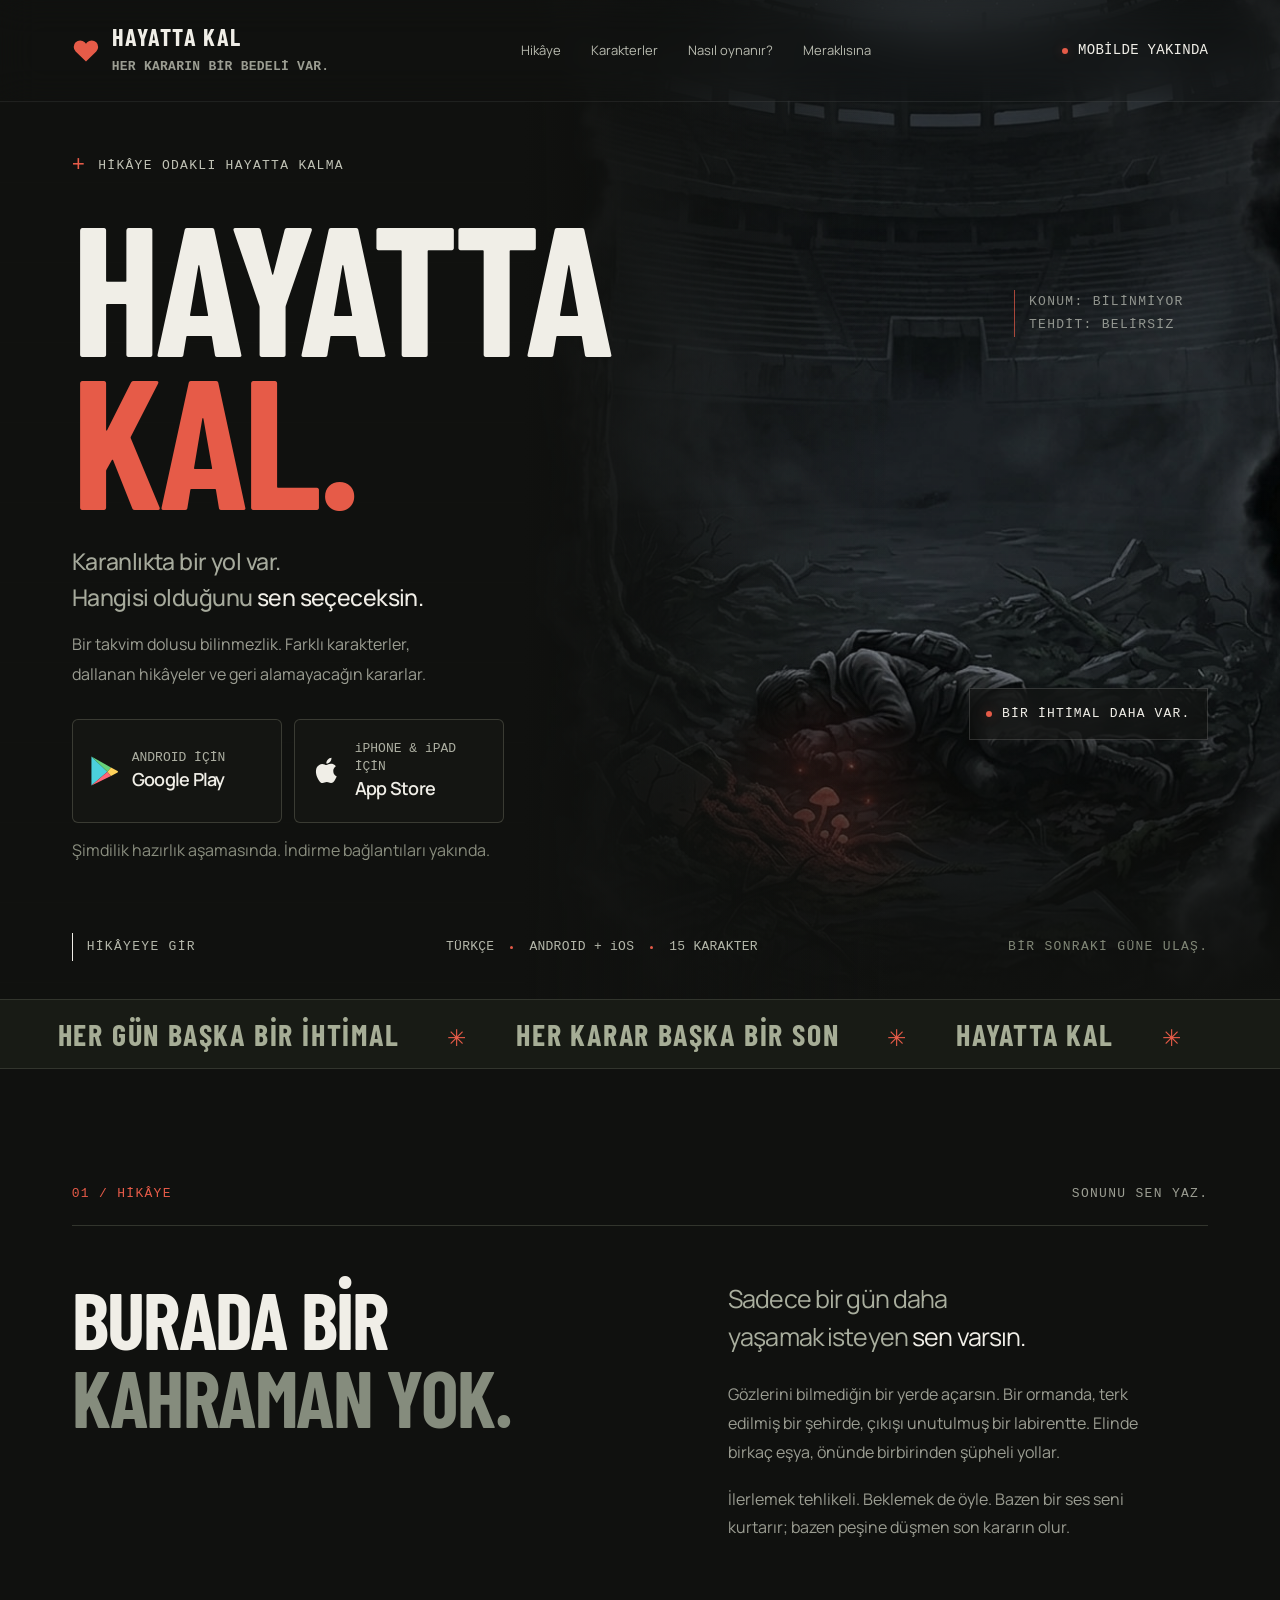
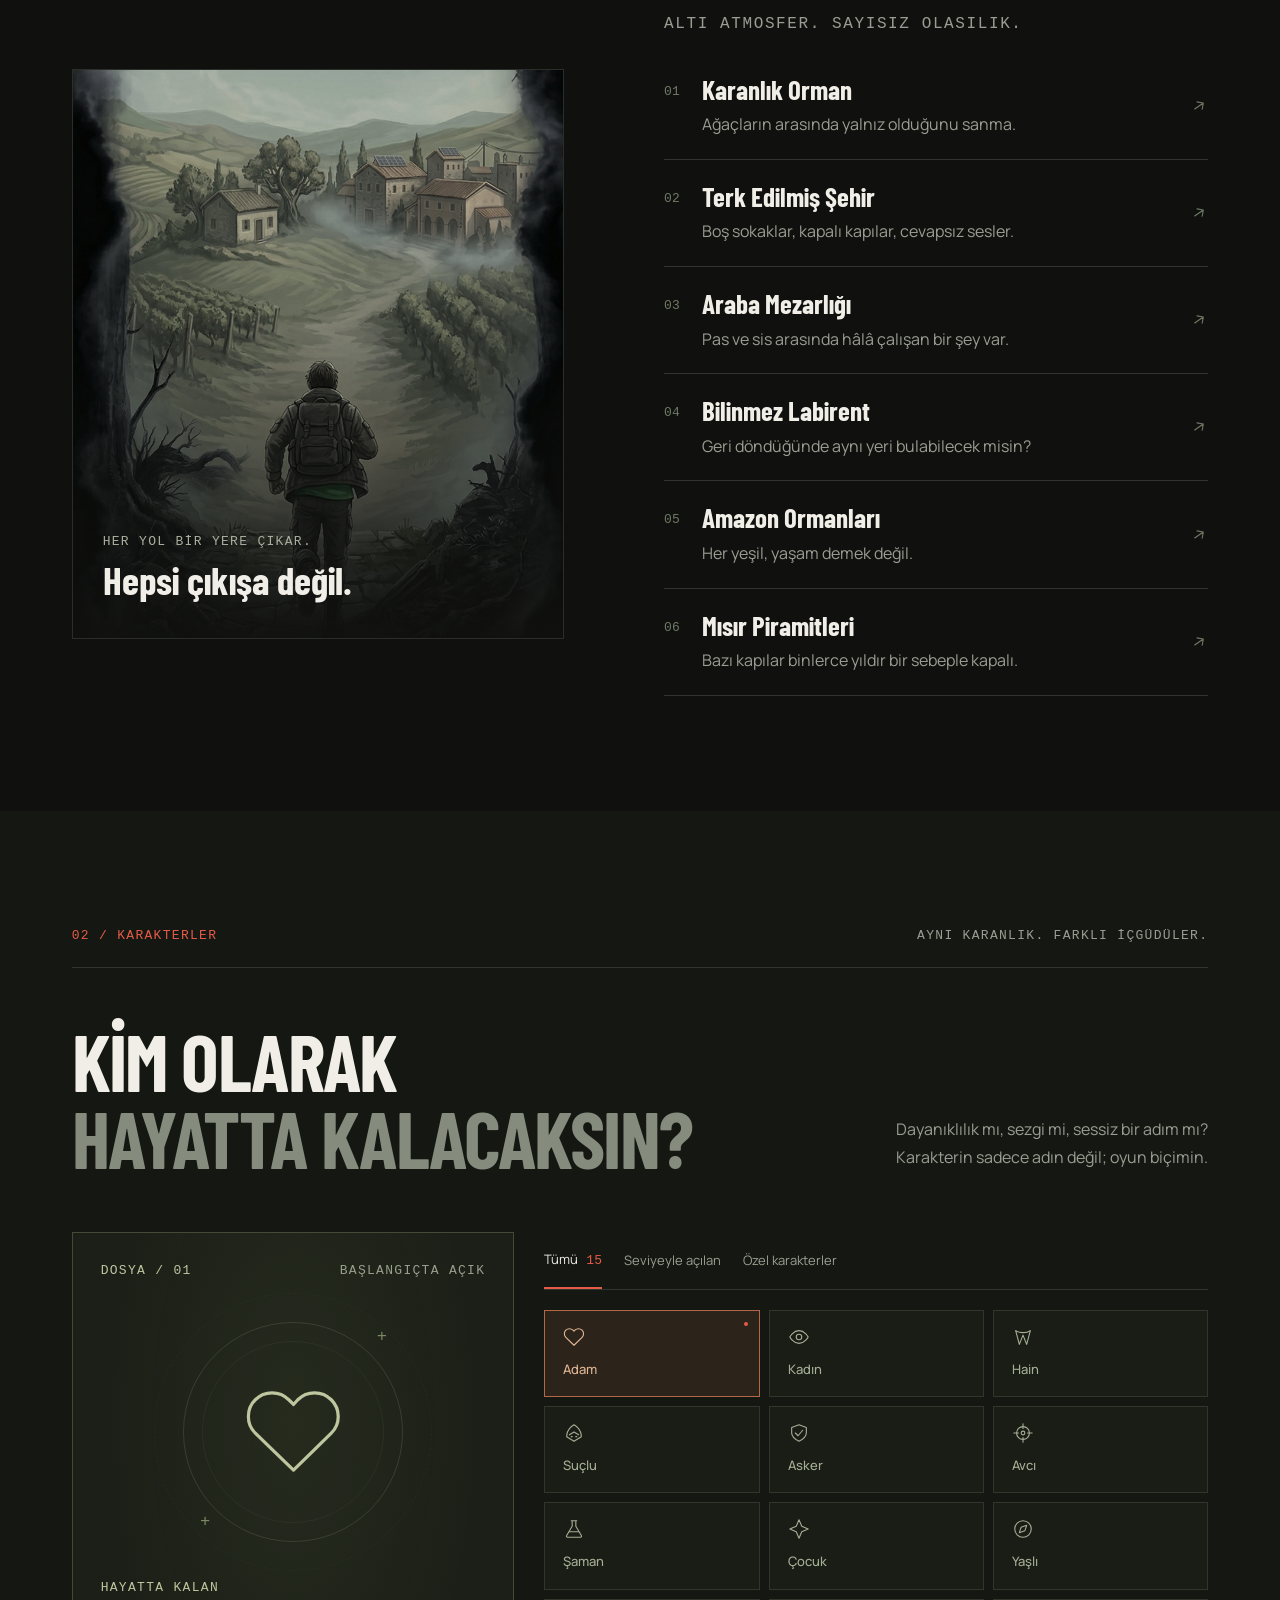
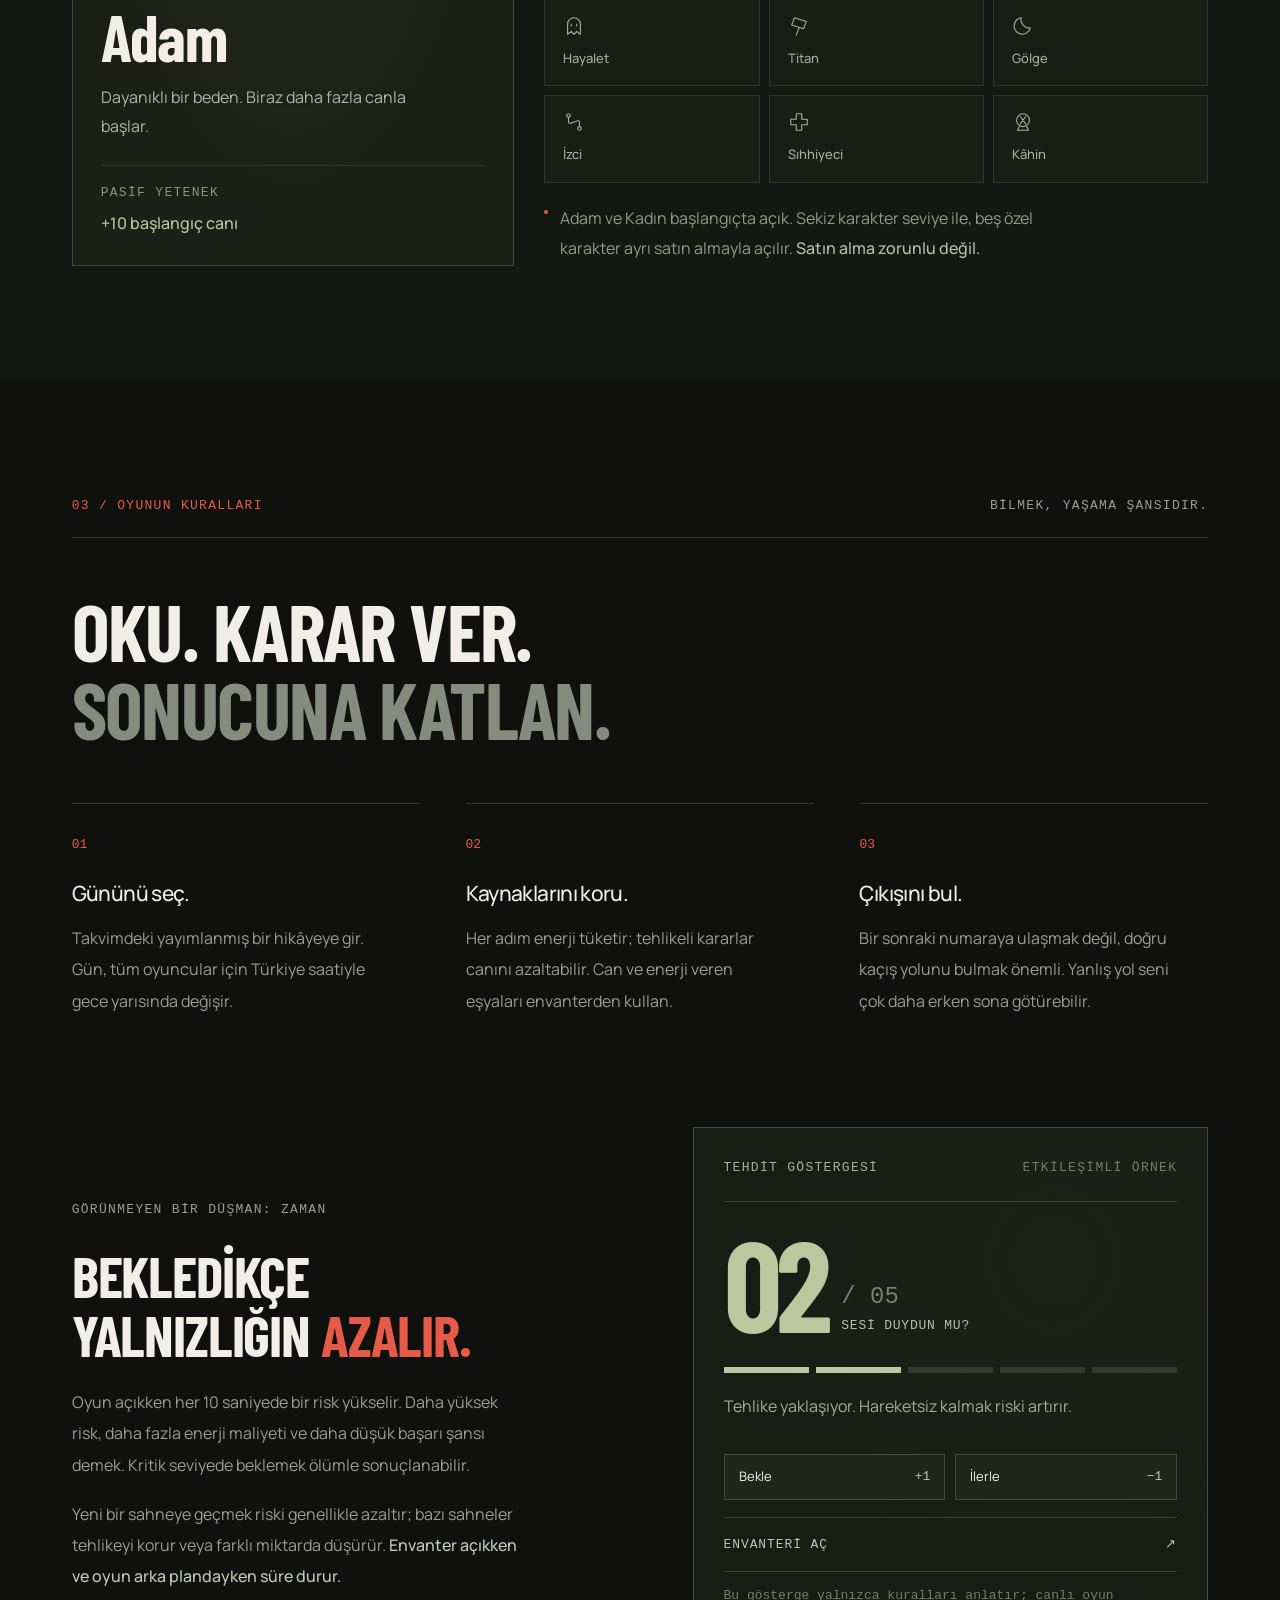
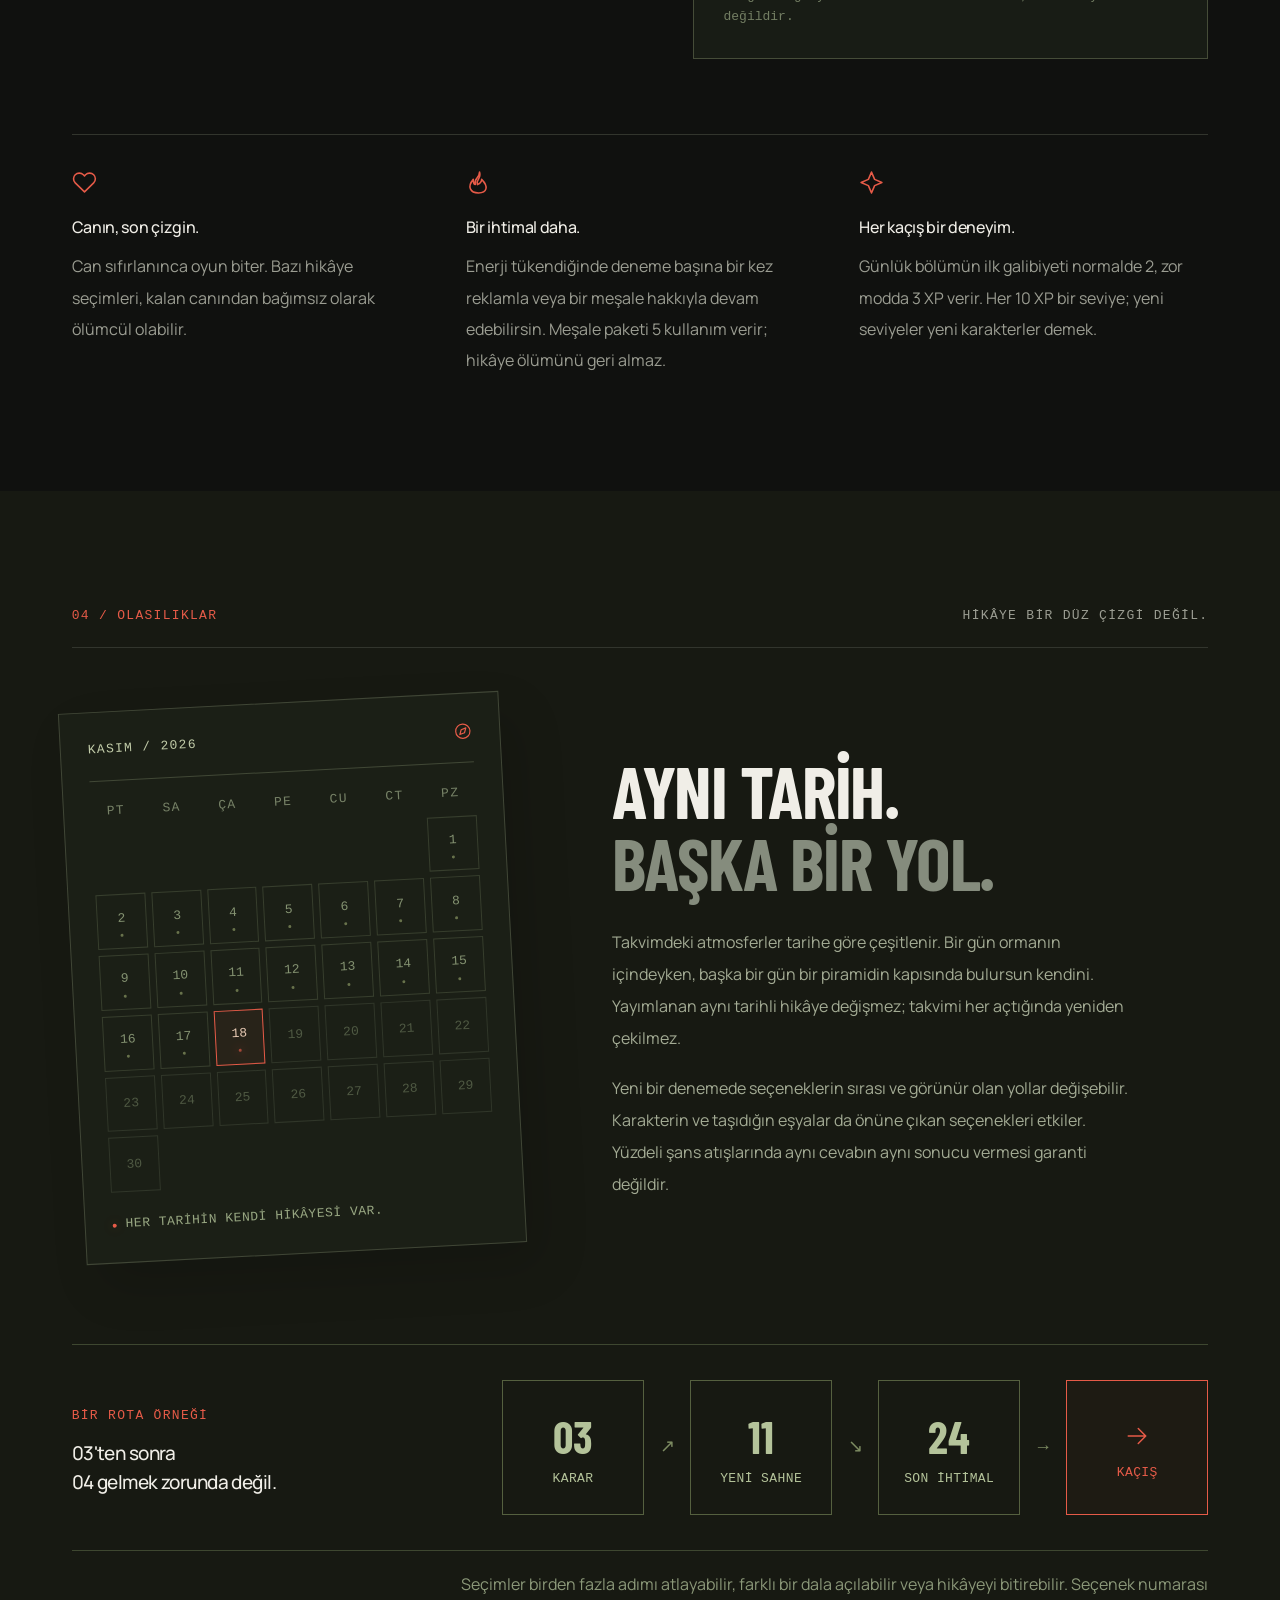
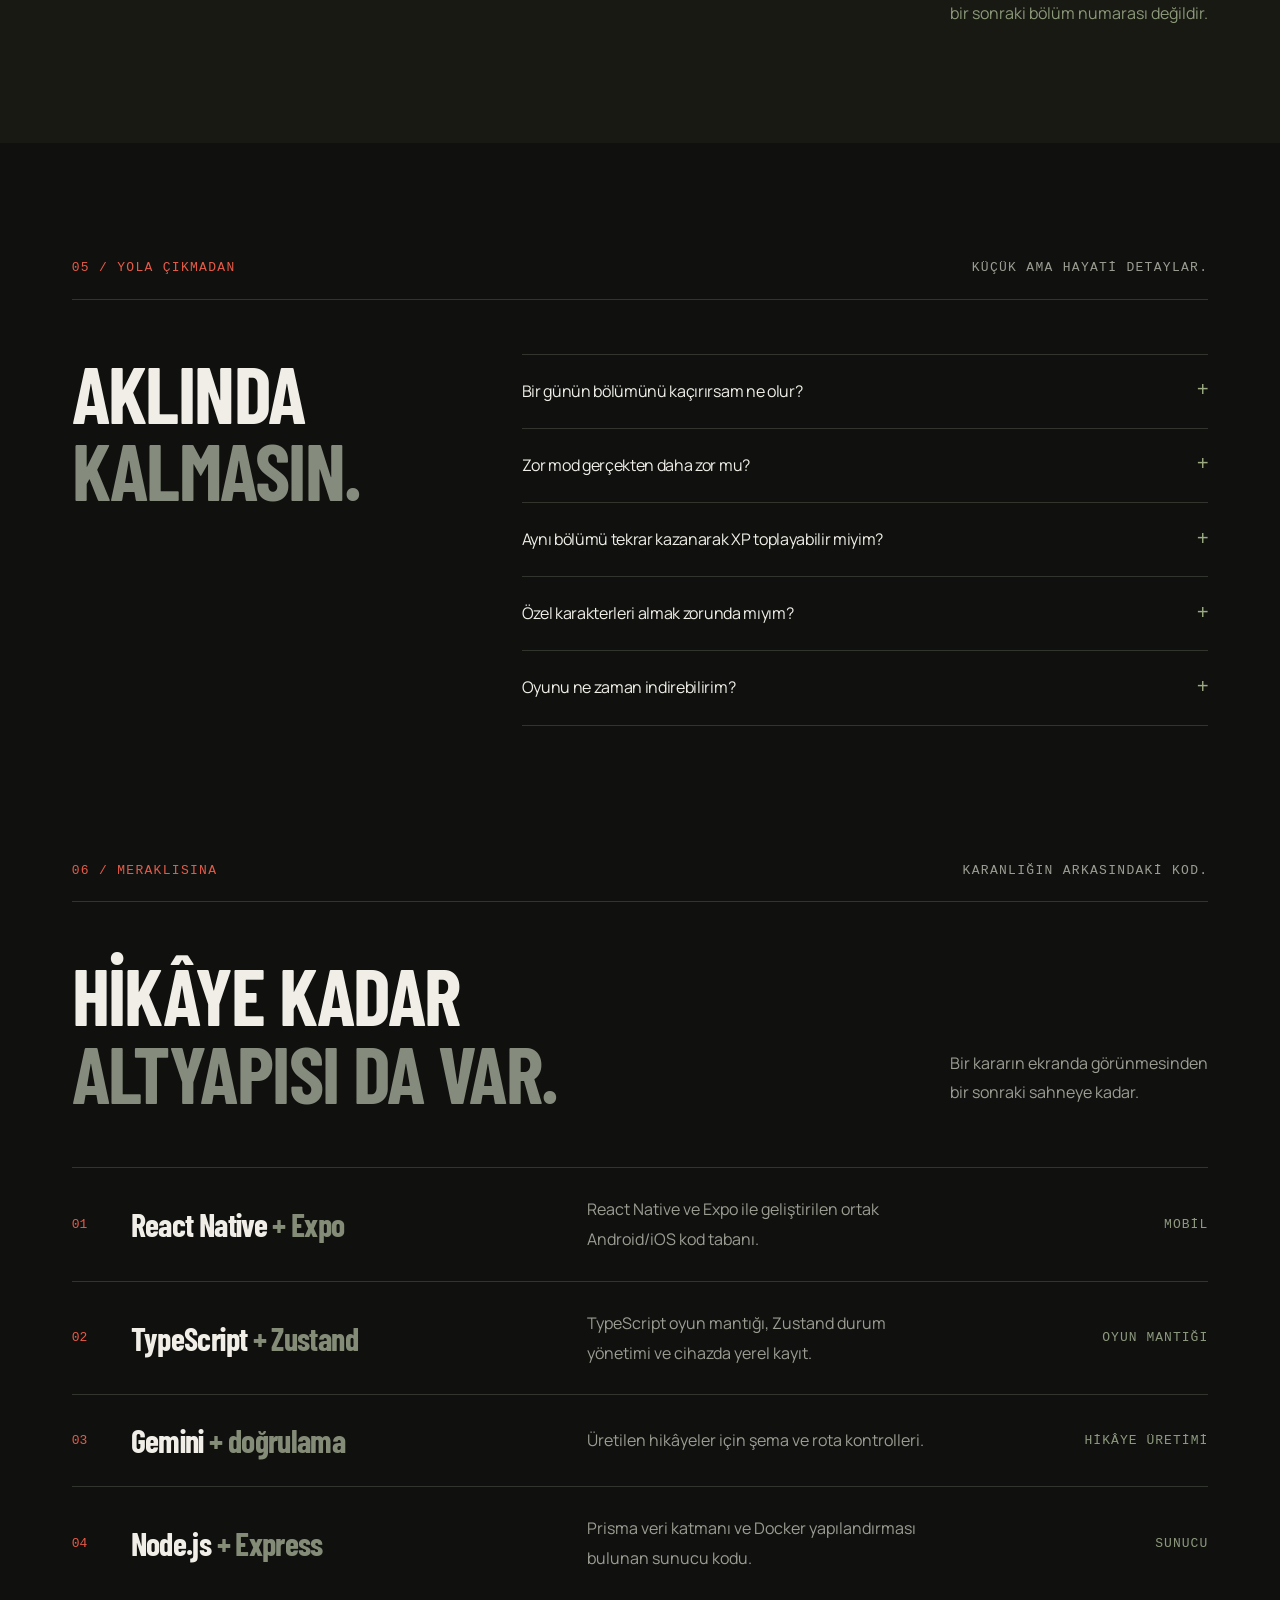
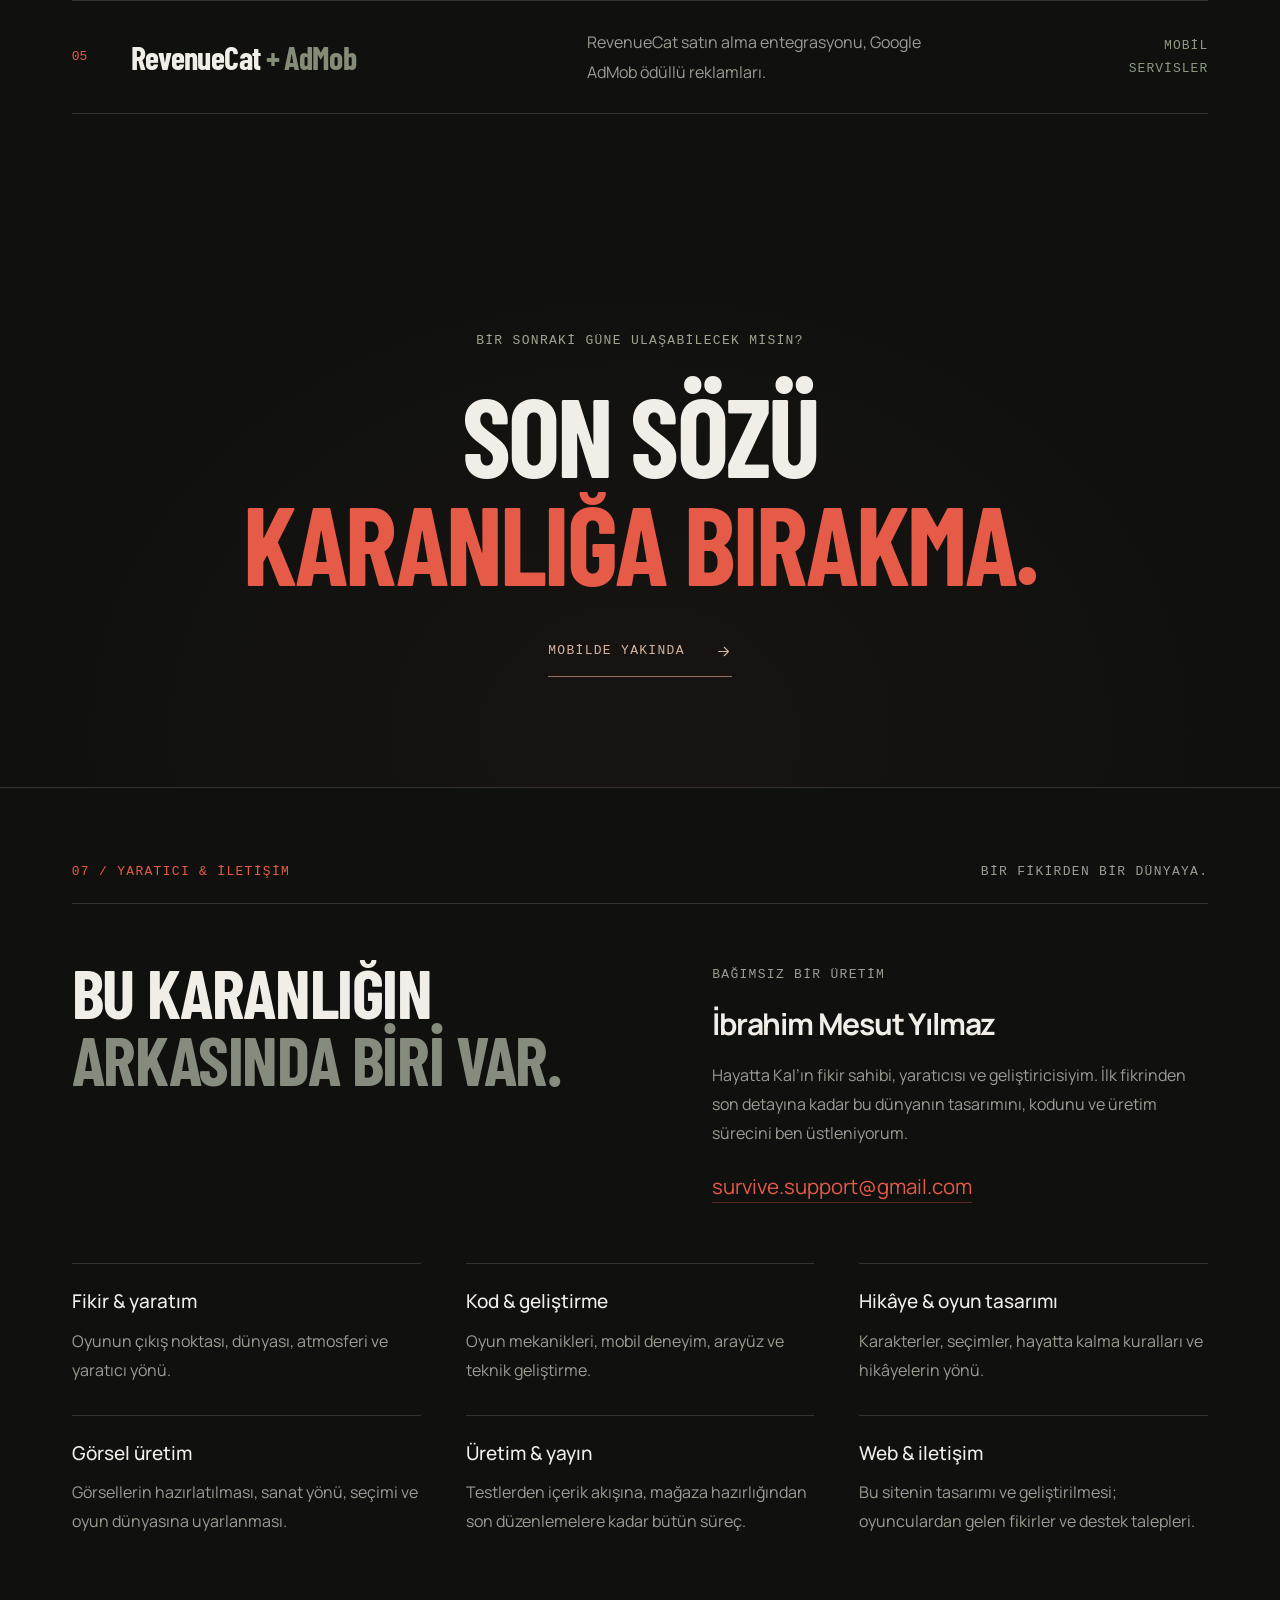
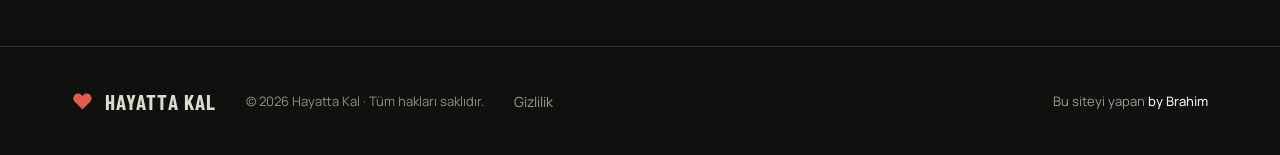
==== commit 42f3b4be: "Verify technology copy and add creator contact section and privacy modal" ====
--- a/index.html
+++ b/index.html
@@ -122,10 +122,61 @@
 
     <section class="faq-section section-shell" aria-labelledby="details-title"><div class="section-label reveal"><span>05 / YOLA ÇIKMADAN</span><span>KÜÇÜK AMA HAYATİ DETAYLAR.</span></div><div class="faq-layout"><h2 class="display-title reveal" id="details-title">AKLINDA<br><span>KALMASIN.</span></h2><div class="faq-list reveal"><details><summary>Bir günün bölümünü kaçırırsam ne olur?<span>+</span></summary><p>O günün yayımlanmış bölümüne Türkiye saatiyle 23:59:59'a kadar girersen erişimin korunur. Hiç girmediğin geçmiş günler kilitlenir; tamamladığın ödüllü reklamla açabilirsin. Reklamları Kaldır satın alımı yayımlanmış geçmiş günlere reklamsız erişim sağlar; gelecek günleri erkenden açmaz.</p></details><details><summary>Zor mod gerçekten daha zor mu?<span>+</span></summary><p>Evet. Şans atışlarına 15 yüzde puanı ceza, alınan hasara %60 artış ve adım başına 5 ek enerji maliyeti uygulanır. Karakter etkileri ve yuvarlama sonuçları değiştirebilir. Zor modu satın aldıktan sonra açıp kapatabilirsin; tercihin yeni oyun denemesinde uygulanır.</p></details><details><summary>Aynı bölümü tekrar kazanarak XP toplayabilir miyim?<span>+</span></summary><p>Bir tarihin yalnız ilk galibiyeti XP verir. Yeniden oynamak yeni yolları görmek için bir fırsattır; aynı günlük hikâyeden tekrar XP kazanılmaz.</p></details><details><summary>Özel karakterleri almak zorunda mıyım?<span>+</span></summary><p>Hayır. İki başlangıç karakteri ve seviyeyle açılan sekiz karakter bulunur. Beş özel karakter ayrı satın alımlardır. Kalıcı karakter haklarıyla beş kullanımlık tüketilebilir meşale paketi farklı ürünlerdir.</p></details><details><summary>Oyunu ne zaman indirebilirim?<span>+</span></summary><p>Mobil sürümler hazırlanıyor. Google Play ve App Store bağlantıları hazır olduğunda bu sayfaya eklenecek. Şu an mağaza kartları indirme başlatmaz.</p></details></div></div></section>
 
-    <section class="tech-section section-shell" id="teknoloji" aria-labelledby="tech-title"><div class="section-label reveal"><span>06 / MERAKLISINA</span><span>KARANLIĞIN ARKASINDAKİ KOD.</span></div><div class="section-heading reveal"><h2 class="display-title" id="tech-title">HİKÂYE KADAR<br><span>ALTYAPISI DA VAR.</span></h2><p>Bir kararın ekranda görünmesinden<br>bir sonraki sahneye kadar.</p></div><div class="tech-list reveal"><div><span>01</span><h3>React Native <b>+ Expo</b></h3><p>Android ve iOS için ortak oyun deneyimi.</p><small>MOBİL</small></div><div><span>02</span><h3>TypeScript <b>+ Zustand</b></h3><p>Oyun durumu, karakter hakları ve yerel kayıt.</p><small>OYUN MANTIĞI</small></div><div><span>03</span><h3>Gemini <b>+ doğrulama</b></h3><p>Üretilen hikâyeler için şema ve rota kontrolleri.</p><small>HİKÂYE ÜRETİMİ</small></div><div><span>04</span><h3>Node.js <b>+ Express</b></h3><p>Prisma ve Docker ile geliştirilen sunucu mimarisi.</p><small>SUNUCU</small></div><div><span>05</span><h3>RevenueCat <b>+ AdMob</b></h3><p>Mağaza satın alma hakları ve ödüllü reklam akışları.</p><small>MOBİL SERVİSLER</small></div></div></section>
+    <section class="tech-section section-shell" id="teknoloji" aria-labelledby="tech-title"><div class="section-label reveal"><span>06 / MERAKLISINA</span><span>KARANLIĞIN ARKASINDAKİ KOD.</span></div><div class="section-heading reveal"><h2 class="display-title" id="tech-title">HİKÂYE KADAR<br><span>ALTYAPISI DA VAR.</span></h2><p>Bir kararın ekranda görünmesinden<br>bir sonraki sahneye kadar.</p></div><div class="tech-list reveal"><div><span>01</span><h3>React Native <b>+ Expo</b></h3><p>React Native ve Expo ile geliştirilen ortak Android/iOS kod tabanı.</p><small>MOBİL</small></div><div><span>02</span><h3>TypeScript <b>+ Zustand</b></h3><p>TypeScript oyun mantığı, Zustand durum yönetimi ve cihazda yerel kayıt.</p><small>OYUN MANTIĞI</small></div><div><span>03</span><h3>Gemini <b>+ doğrulama</b></h3><p>Üretilen hikâyeler için şema ve rota kontrolleri.</p><small>HİKÂYE ÜRETİMİ</small></div><div><span>04</span><h3>Node.js <b>+ Express</b></h3><p>Prisma veri katmanı ve Docker yapılandırması bulunan sunucu kodu.</p><small>SUNUCU</small></div><div><span>05</span><h3>RevenueCat <b>+ AdMob</b></h3><p>RevenueCat satın alma entegrasyonu, Google AdMob ödüllü reklamları.</p><small>MOBİL SERVİSLER</small></div></div></section>
 
     <section class="closing-section section-shell reveal"><span class="eyebrow">BİR SONRAKİ GÜNE ULAŞABİLECEK MİSİN?</span><h2>SON SÖZÜ<br><em>KARANLIĞA BIRAKMA.</em></h2><a class="text-link" href="#indir">MOBİLDE YAKINDA <svg><use href="#i-arrow"/></svg></a></section>
+
+    <section class="contact-section section-shell" id="iletisim" aria-labelledby="contact-title">
+      <div class="section-label reveal"><span>07 / YARATICI & İLETİŞİM</span><span>BİR FİKİRDEN BİR DÜNYAYA.</span></div>
+      <div class="contact-intro reveal"><h2 class="display-title" id="contact-title">BU KARANLIĞIN<br><span>ARKASINDA BİRİ VAR.</span></h2><div><span class="eyebrow">BAĞIMSIZ BİR ÜRETİM</span><h3>İbrahim Mesut Yılmaz</h3><p>Hayatta Kal’ın fikir sahibi, yaratıcısı ve geliştiricisiyim. İlk fikrinden son detayına kadar bu dünyanın tasarımını, kodunu ve üretim sürecini ben üstleniyorum.</p><a class="contact-email" href="mailto:survive.support@gmail.com">survive.support@gmail.com</a></div></div>
+      <div class="creator-roles reveal">
+        <article><h3>Fikir & yaratım</h3><p>Oyunun çıkış noktası, dünyası, atmosferi ve yaratıcı yönü.</p></article>
+        <article><h3>Kod & geliştirme</h3><p>Oyun mekanikleri, mobil deneyim, arayüz ve teknik geliştirme.</p></article>
+        <article><h3>Hikâye & oyun tasarımı</h3><p>Karakterler, seçimler, hayatta kalma kuralları ve hikâyelerin yönü.</p></article>
+        <article><h3>Görsel üretim</h3><p>Görsellerin hazırlatılması, sanat yönü, seçimi ve oyun dünyasına uyarlanması.</p></article>
+        <article><h3>Üretim & yayın</h3><p>Testlerden içerik akışına, mağaza hazırlığından son düzenlemelere kadar bütün süreç.</p></article>
+        <article><h3>Web & iletişim</h3><p>Bu sitenin tasarımı ve geliştirilmesi; oyunculardan gelen fikirler ve destek talepleri.</p></article>
+      </div>
+    </section>
   </main>
-  <footer class="site-footer section-shell"><a class="brand" href="#baslangic"><svg class="brand-heart"><use href="#i-heart"/></svg><span>HAYATTA KAL</span></a><span>© <span id="copyright-year">2026</span> Hayatta Kal · İbrahim Mesut Yılmaz</span><a href="mailto:survive.support@gmail.com">İletişim <svg><use href="#i-arrow"/></svg></a><a href="privacy.html">Gizlilik</a></footer>
+  <footer class="site-footer section-shell"><a class="brand" href="#baslangic"><svg class="brand-heart"><use href="#i-heart"/></svg><span>HAYATTA KAL</span></a><span class="copyright">© <span id="copyright-year">2026</span> Hayatta Kal · Tüm hakları saklıdır.</span><button class="privacy-trigger" type="button" aria-haspopup="dialog">Gizlilik</button><span class="site-credit">Bu siteyi yapan <strong>by Brahim</strong></span></footer>
+
+  <dialog class="privacy-modal" aria-labelledby="privacy-title">
+    <div class="privacy-toolbar"><span class="eyebrow">HAYATTA KAL / GİZLİLİK</span><button class="drawer-close privacy-close" type="button" aria-label="Gizlilik penceresini kapat"><span></span><span></span></button></div>
+    <div class="privacy-content">
+  <h2 id="privacy-title">Gizlilik Politikası</h2>
+  <p class="date">Son güncelleme: 15 Kasım 2026</p>
+  <p>Bu politika, İbrahim Mesut Yılmaz tarafından sunulan Hayatta Kal mobil oyununun veri kullanımını açıklar. Gizlilik ve destek iletişimi: <a href="mailto:survive.support@gmail.com">survive.support@gmail.com</a>.</p>
+
+  <h3>Oyun kaydı ve günlük içerik</h3>
+  <p>XP, seviye, karakter seçimi, başarımlar, günlük sonuçlar, reklamla açılan günler, meşale kullanım bakiyesi, aynı meşale işleminin tekrar verilmesini engelleyen işlem referansları ve ses tercihleri cihazdaki uygulama alanında saklanır. Mevcut sürümde oyuncu hesabı oluşturma ve geliştirici tarafından sağlanan cihazlar arası bulut kayıt hizmeti yoktur. İşletim sisteminin yedekleme işlevleri cihaz ayarlarına göre ayrıca çalışabilir; bunlar oyun içi bir bulut kayıt hizmeti değildir.</p>
+  <p>Günlük hikâyeler internet üzerinden indirilir. Bu bağlantılar sırasında içerik barındırma sağlayıcısı IP adresi, istek zamanı ve istenen dosya gibi teknik erişim verilerini işleyebilir. Oyun ilerlemesi günlük hikâye indirme isteğine eklenmez. Bu cihaz içi kayıt sürümünde oyun olayları geliştiricinin ayrı bir analiz API'sine gönderilmez.</p>
+
+  <h3>Ödüllü reklamlar</h3>
+  <p>Yaş veya doğum tarihi sormayız. Bütün oyuncular için genel izleyici (G) reklam içerik sınırı, kişiselleştirilmemiş reklam isteği ve rıza yaşının altındaki kullanıcılar için sunulan kısıtlı veri işleme etiketleri uygulanır. Bunlar reklam içeriği ve veri işlemesini sınırlayan ayarlardır; her reklamın içeriği hakkında mutlak garanti değildir.</p>
+  <p>Kaçırılan geçmiş günleri açmak veya enerji tükendiğinde bir oyun denemesinde en fazla bir kez devam etmek için isteğe bağlı Google AdMob ödüllü reklamları kullanılır. Reklam hizmeti IP adresi ve buna dayanan yaklaşık konum, cihaz/reklam kimlikleri, reklamla etkileşim ve teknik tanı bilgilerini reklam sunma, ölçüm ve kötüye kullanımı önleme amacıyla işleyebilir. Kişiselleştirilmemiş reklam isteği kullanılması bütün teknik veri işlemenin durduğu anlamına gelmez.</p>
+  <p>Reklam isteğinden önce Google'ın izin durumu kontrol edilir. Bu sürümde tüm kullanıcılara uygulanan koruyucu etiketler nedeniyle Google ek izin formu göstermeyebilir. Uygulamanın Ayarlar bölümündeki “Reklam gizlilik seçenekleri” mevcut durumu açıklar ve gerektiğinde sunulan formu açar. İşletim sisteminin reklam gizliliği kontrollerini de kullanabilirsin. Reklamları Kaldır hakkı, yayımlanmış geçmiş günlere reklam izlemeden erişim sağlar.</p>
+  <p>Google'ın veri kullanımı: <a href="https://policies.google.com/privacy" target="_blank" rel="noopener noreferrer">Google Gizlilik Politikası</a> ve <a href="https://policies.google.com/technologies/partner-sites" target="_blank" rel="noopener noreferrer">iş ortağı uygulamalarından gelen bilgiler</a>.</p>
+
+  <h3>Satın alımlar</h3>
+  <p>Reklam kaldırma, zor mod ve karakterler kalıcı satın alma haklarıdır; iade veya hakkın iptali durumunda kaldırılabilirler. Meşale paketi ise beş kullanım veren tüketilebilir bir üründür. Mevcut cihaz içi kayıt yapısında kullanılmış veya kalan meşale haklarının uygulama verileri silindikten ya da cihaz değiştirildikten sonra geri yüklenmesi garanti edilmez.</p>
+  <p>Ödemeler Android'de Google Play, iOS'ta Apple App Store tarafından yürütülür. Kart bilgileri oyun tarafından alınmaz. Satın alma haklarını doğrulamak ve geri yüklemek için RevenueCat kullanılır. Bu hizmet satın alma geçmişini, işlem ve ürün referanslarını, uygulamaya ait müşteri kimliğini ve doğrulama için gerekli teknik bilgileri işler. Oyunda ad, telefon veya e-posta adresini RevenueCat müşteri özelliği olarak toplamayız.</p>
+  <p>Satın alma kayıtları, hakların doğrulanması ve geri yüklenmesi için saklanır. Oyun verilerini silmek mağaza satın alımlarını veya mağazanın yasal olarak tuttuğu işlem kayıtlarını otomatik olarak silmez. <a href="https://www.revenuecat.com/privacy" target="_blank" rel="noopener noreferrer">RevenueCat Gizlilik Politikası</a>, <a href="https://policies.google.com/privacy" target="_blank" rel="noopener noreferrer">Google Gizlilik Politikası</a> ve iOS için <a href="https://www.apple.com/legal/privacy/" target="_blank" rel="noopener noreferrer">Apple Gizlilik Politikası</a> ayrıca geçerlidir.</p>
+
+  <h3>Destek mesajları</h3>
+  <p>Destek için e-posta gönderirsen, e-posta adresin ve kendi eklediğin bilgiler talebini yanıtlamak için kullanılır. Oyun otomatik olarak bir destek e-postası göndermez. Şifre, kart bilgisi veya kimlik belgesi göndermeni istemeyiz.</p>
+
+  <h3>Saklama, silme ve talepler</h3>
+  <p>Cihazdaki kayıt, işletim sistemi üzerinden uygulama verilerini sildiğinde kaldırılabilir; sistem yedeklerini ayrıca yönetmen gerekebilir. Bu işlem oyun ilerlemesini silebilir. Kalıcı satın alma haklarını ilgili platformdaki aynı mağaza hesabıyla geri yüklemek ayrı bir işlemdir. Android'den iOS'a satın alma hakkı taşınması mevcut sürümde vaat edilmez.</p>
+  <p>Geliştiricinin veya hizmet sağlayıcılarının işlediği veriler hakkında bilgi, düzeltme veya silme talebi için <a href="mailto:survive.support@gmail.com?subject=Hayatta%20Kal%20gizlilik%20talebi">survive.support@gmail.com</a> adresine başvurabilirsin. İlgili kaydı bulmak için gerekli en az bilgi, örneğin bir satın alma işlem referansı, istenebilir. Talep, ilgili kayıtla eşleştirilerek değerlendirilir; yasal saklama ve işlem doğrulama gereklilikleri ayrıca dikkate alınır. Google ve RevenueCat'in kendi hizmetlerindeki veri işlemesi ve saklama kuralları kendi politikalarında açıklanır.</p>
+
+  <h3>Güvenlik ve hizmet sağlayıcıları</h3>
+  <p>İçerik, reklam ve satın alma servisleriyle ağ iletişiminde HTTPS kullanılır. Google, RevenueCat ve barındırma sağlayıcıları hizmetlerini farklı ülkelerdeki altyapılarında işleyebilir. Hiçbir saklama veya aktarım yöntemi mutlak güvenlik garantisi vermez.</p>
+
+  <h3>Politika değişiklikleri</h3>
+  <p>Veri kullanımı veya oyun özellikleri değiştiğinde bu sayfa ve güncelleme tarihi yenilenir. Hesap veya bulut kayıt hizmeti eklenirse, bu hizmete ilişkin bilgiler kullanıma sunulmadan önce açıklanır.</p>
+
+</div>
+  </dialog>
 </body>
 </html>
--- a/styles.css
+++ b/styles.css
@@ -62,3 +62,35 @@
 .drawer-backdrop{width:calc(100% - min(90vw,500px))}
 
 @media(max-width:1000px){.site-header .brand small{display:none}}
+
+.contact-section{padding-top:40px;padding-bottom:110px;border-top:1px solid var(--line)}
+.contact-section>.section-label{padding-top:34px}
+.contact-intro{display:grid;grid-template-columns:1.15fr 1fr;gap:70px;align-items:start}
+.contact-intro .display-title{font-size:clamp(46px,5.4vw,78px)}
+.contact-intro h3{font-size:30px;line-height:1.3;margin:18px 0;color:var(--ink);letter-spacing:-.04em}
+.contact-intro p,.creator-roles p{color:var(--muted)}
+.contact-email{display:inline-block;color:var(--red);font-size:clamp(16px,1.6vw,23px);line-height:1.6;margin-top:22px;border-bottom:1px solid #e65b4855;overflow-wrap:anywhere}
+.creator-roles{display:grid;grid-template-columns:repeat(3,minmax(0,1fr));gap:30px 45px;margin-top:60px}
+.creator-roles article{border-top:1px solid var(--line);padding-top:24px}
+.creator-roles h3{font-size:19px;font-weight:500;line-height:1.4;margin-bottom:12px}
+.site-footer{flex-wrap:wrap;gap:20px 30px}
+.site-footer>.copyright{font-size:13px;line-height:1.7}
+.privacy-trigger{background:transparent;border:0;padding:10px 0;font-size:14px;cursor:pointer;color:var(--muted)}
+.privacy-trigger:hover{color:var(--ink)}
+.site-footer>.site-credit{margin-left:auto;font-size:13px;color:var(--muted)}
+.site-credit strong{font-weight:500;color:var(--ink)}
+body.privacy-active{overflow:hidden}
+.privacy-modal{padding:0;width:min(920px,calc(100% - 32px));max-width:920px;max-height:calc(100dvh - 32px);border:1px solid var(--line);border-radius:10px;background:#151711;color:var(--ink);box-shadow:0 24px 90px #0008;overflow:hidden}
+.privacy-modal[open]{display:flex;flex-direction:column}
+.privacy-modal::backdrop{background:#000a;backdrop-filter:blur(8px);-webkit-backdrop-filter:blur(8px)}
+.privacy-toolbar{display:flex;justify-content:space-between;align-items:center;gap:16px;padding:18px 26px;border-bottom:1px solid var(--line);flex-shrink:0}
+.privacy-content{padding:30px clamp(20px,4vw,50px) 46px;overflow-y:auto;overscroll-behavior:contain}
+.privacy-content h2{font-family:var(--display);font-size:clamp(36px,6vw,58px);line-height:1.1;margin-bottom:20px}
+.privacy-content h3{font-size:21px;line-height:1.4;margin:32px 0 12px}
+.privacy-content p{font-size:16px;line-height:1.85;color:#b6baab}
+.privacy-content .date{font-size:13px;color:var(--muted);margin-bottom:20px}
+.privacy-content a{color:var(--red);overflow-wrap:anywhere;text-decoration:underline;text-underline-offset:3px}
+@media(max-width:840px){.contact-intro{grid-template-columns:1fr;gap:32px}.creator-roles{grid-template-columns:repeat(2,minmax(0,1fr));gap:26px}.contact-section{padding-bottom:70px}.site-footer>.site-credit{margin-left:0}}
+@media(max-width:600px){.creator-roles{grid-template-columns:1fr;margin-top:35px}.contact-intro h3{font-size:26px}.contact-section{padding-top:10px}.contact-intro .display-title{font-size:clamp(44px,11vw,66px)}.site-footer .brand{flex-basis:100%}.site-footer>.copyright{flex-basis:100%}.site-footer>.site-credit{margin-left:auto}.privacy-toolbar{padding:14px 18px}.privacy-toolbar .eyebrow{font-size:13px;letter-spacing:.02em}.privacy-content{padding-top:22px}}
+
+body .privacy-content p.date{font-size:13px}
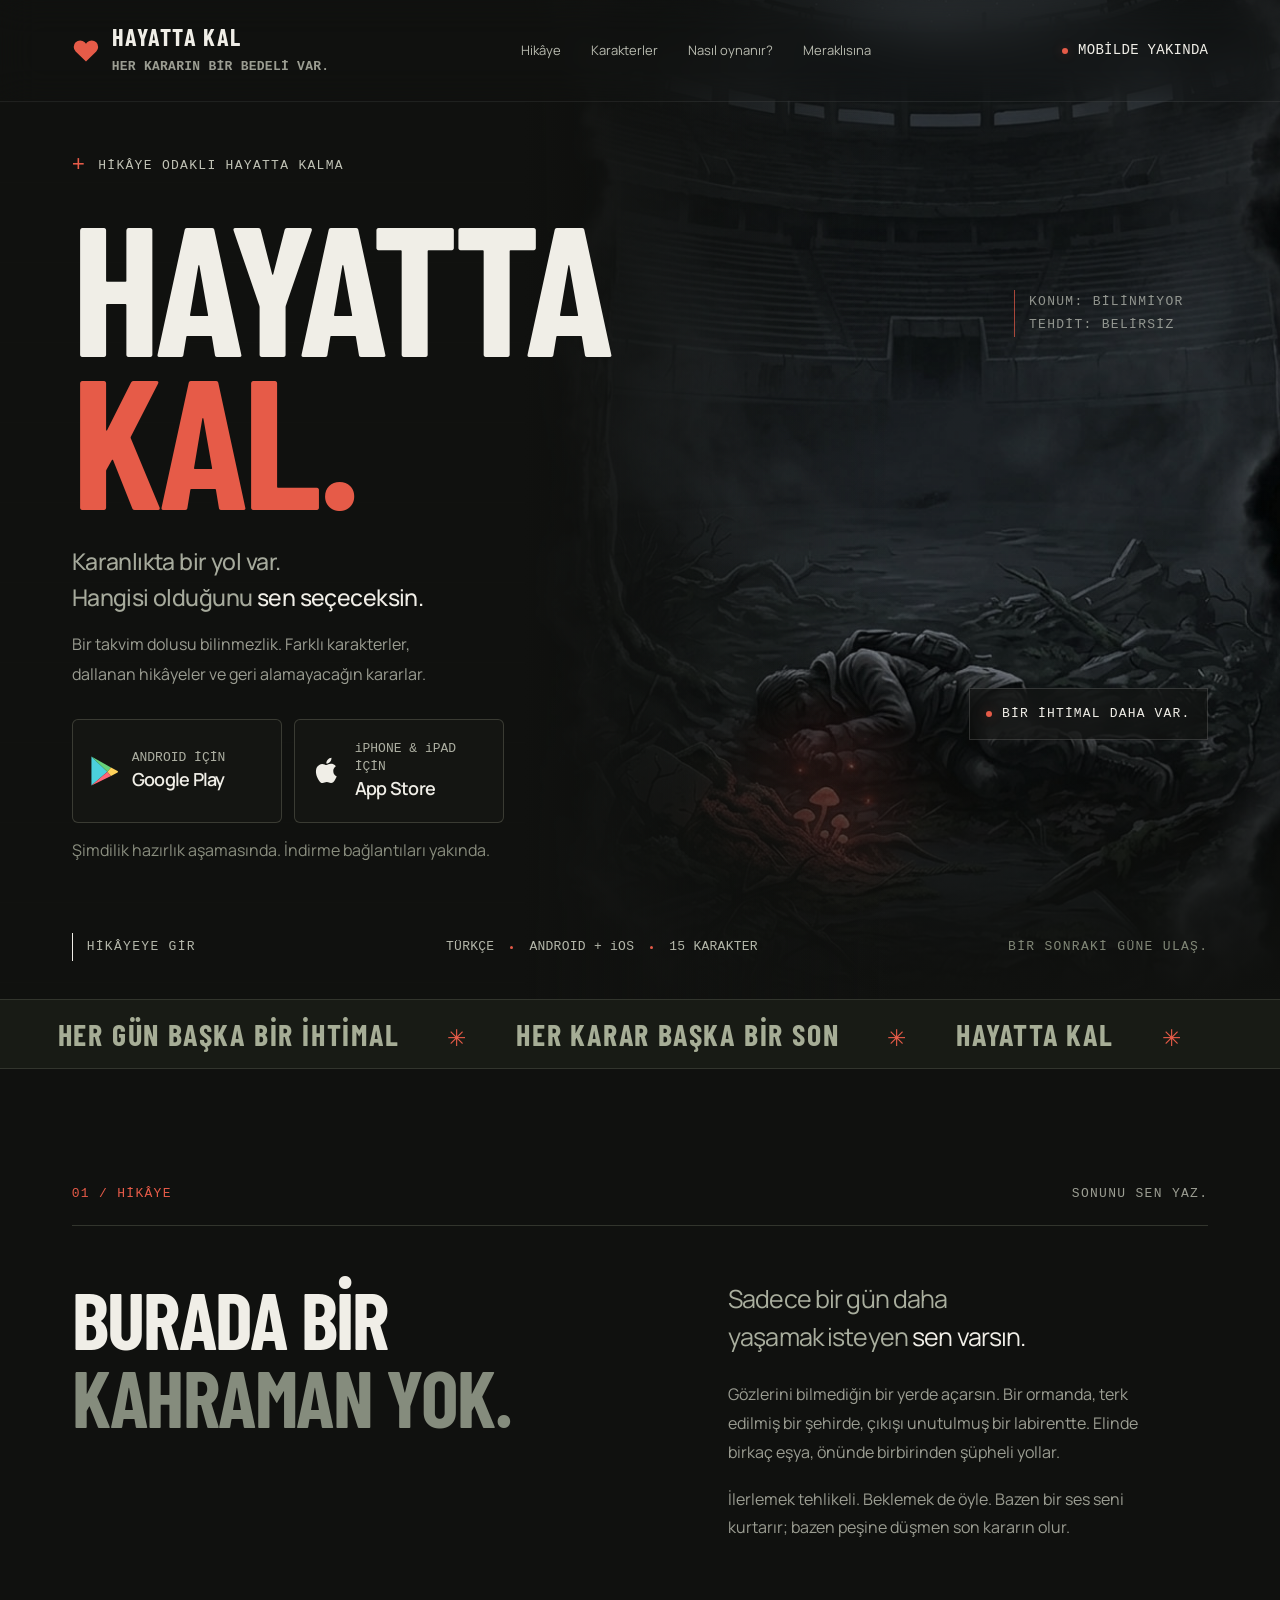
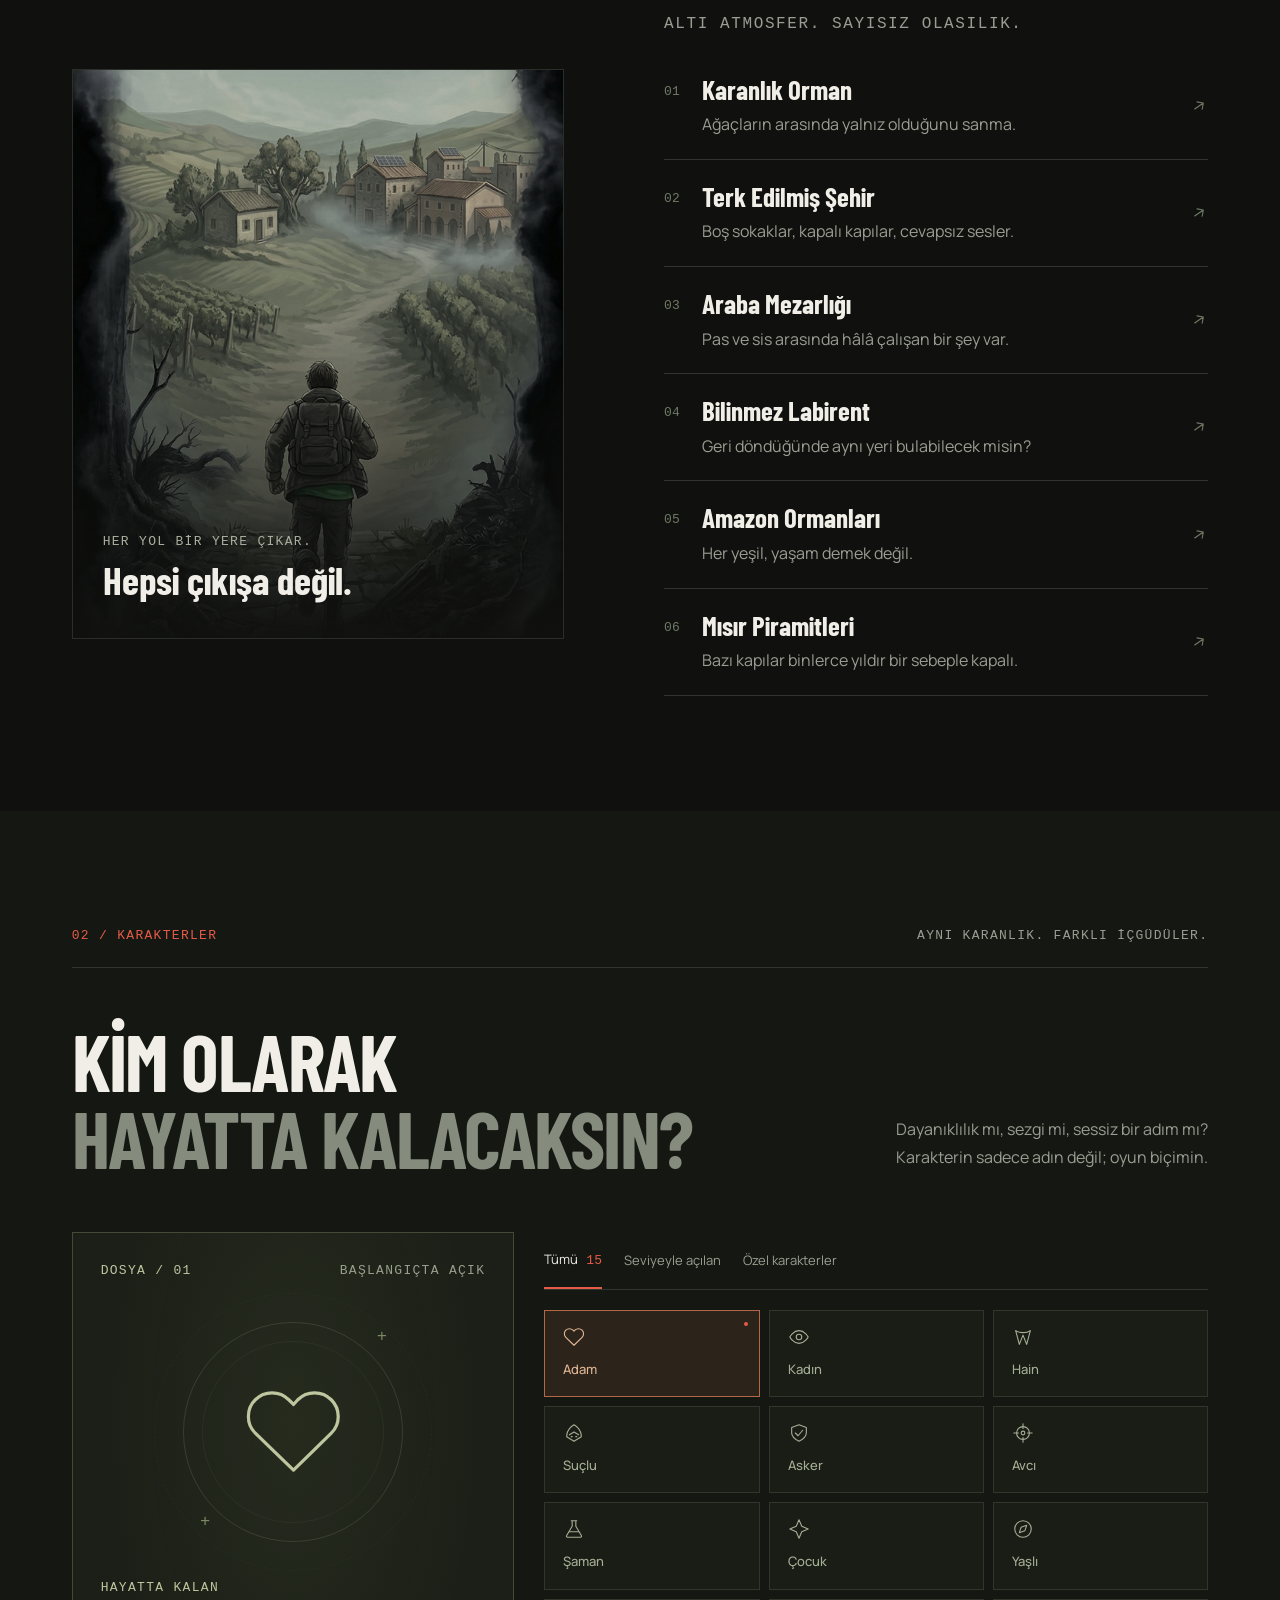
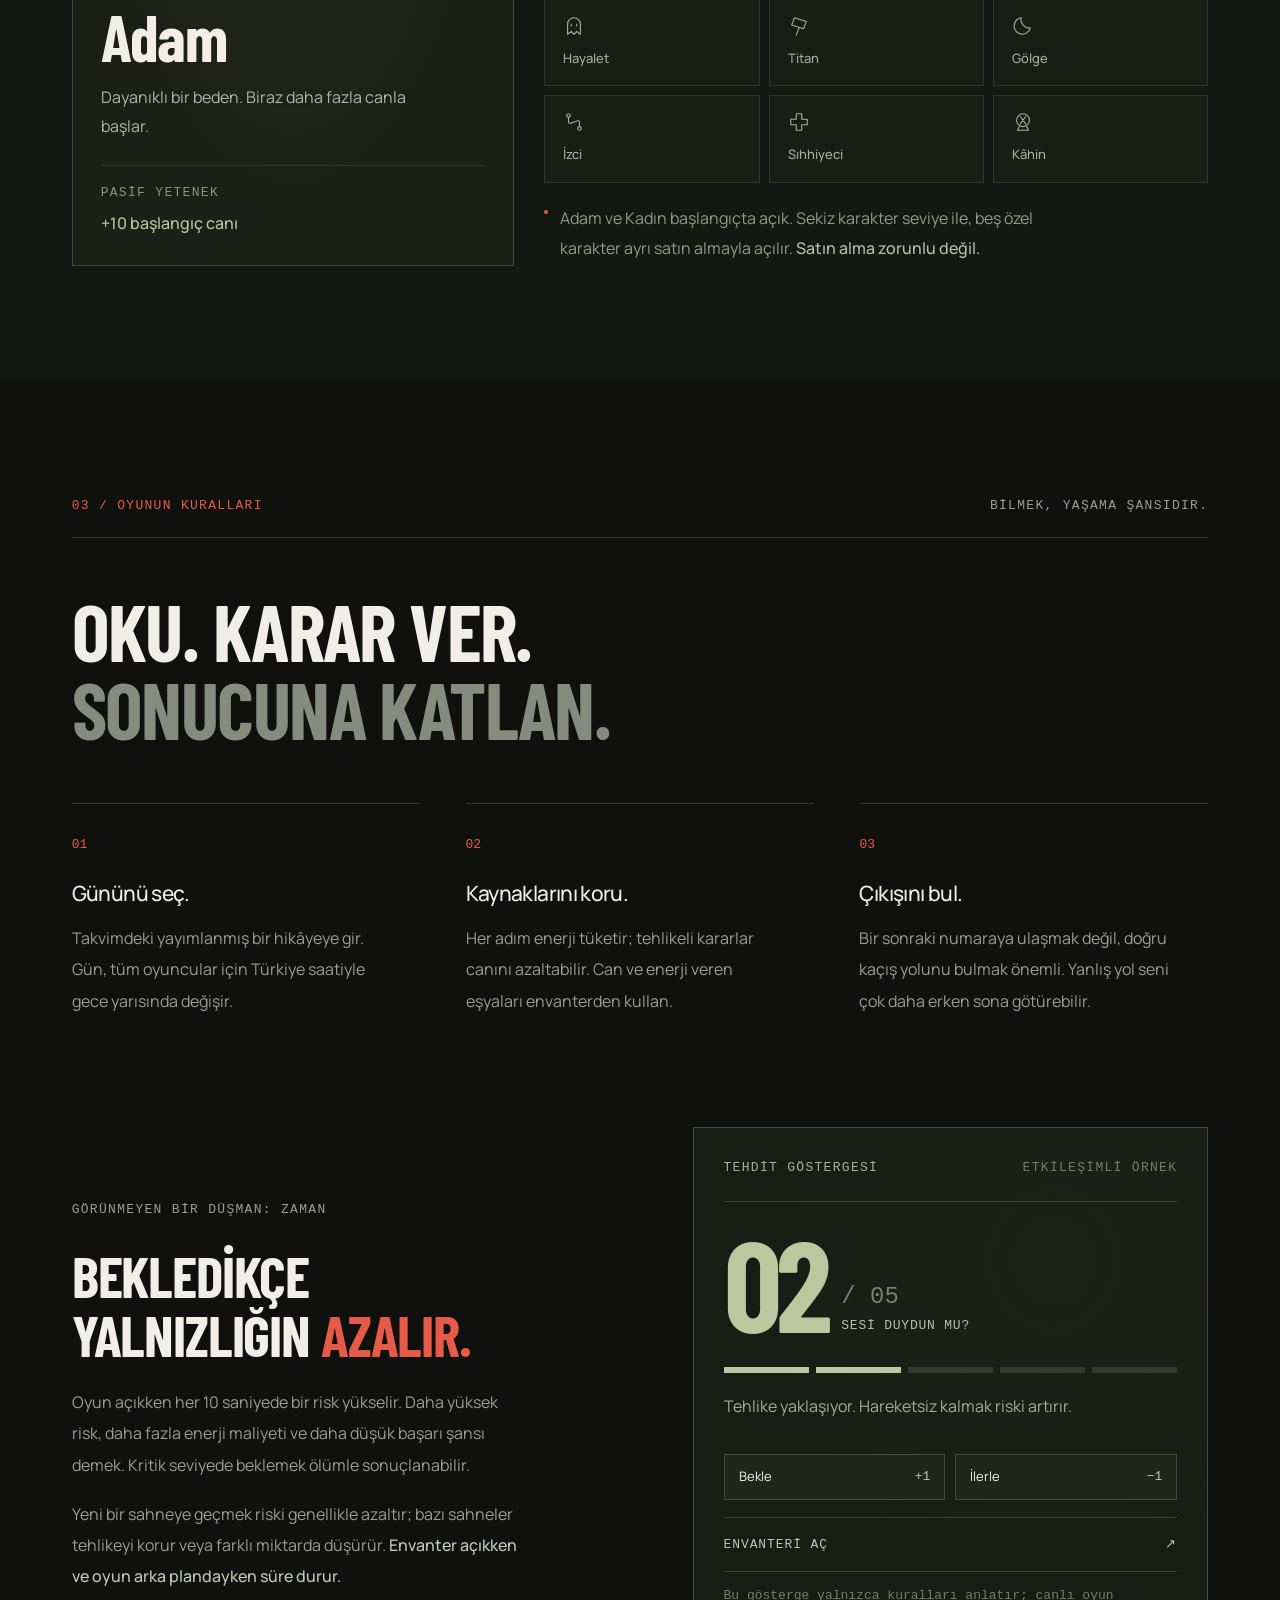
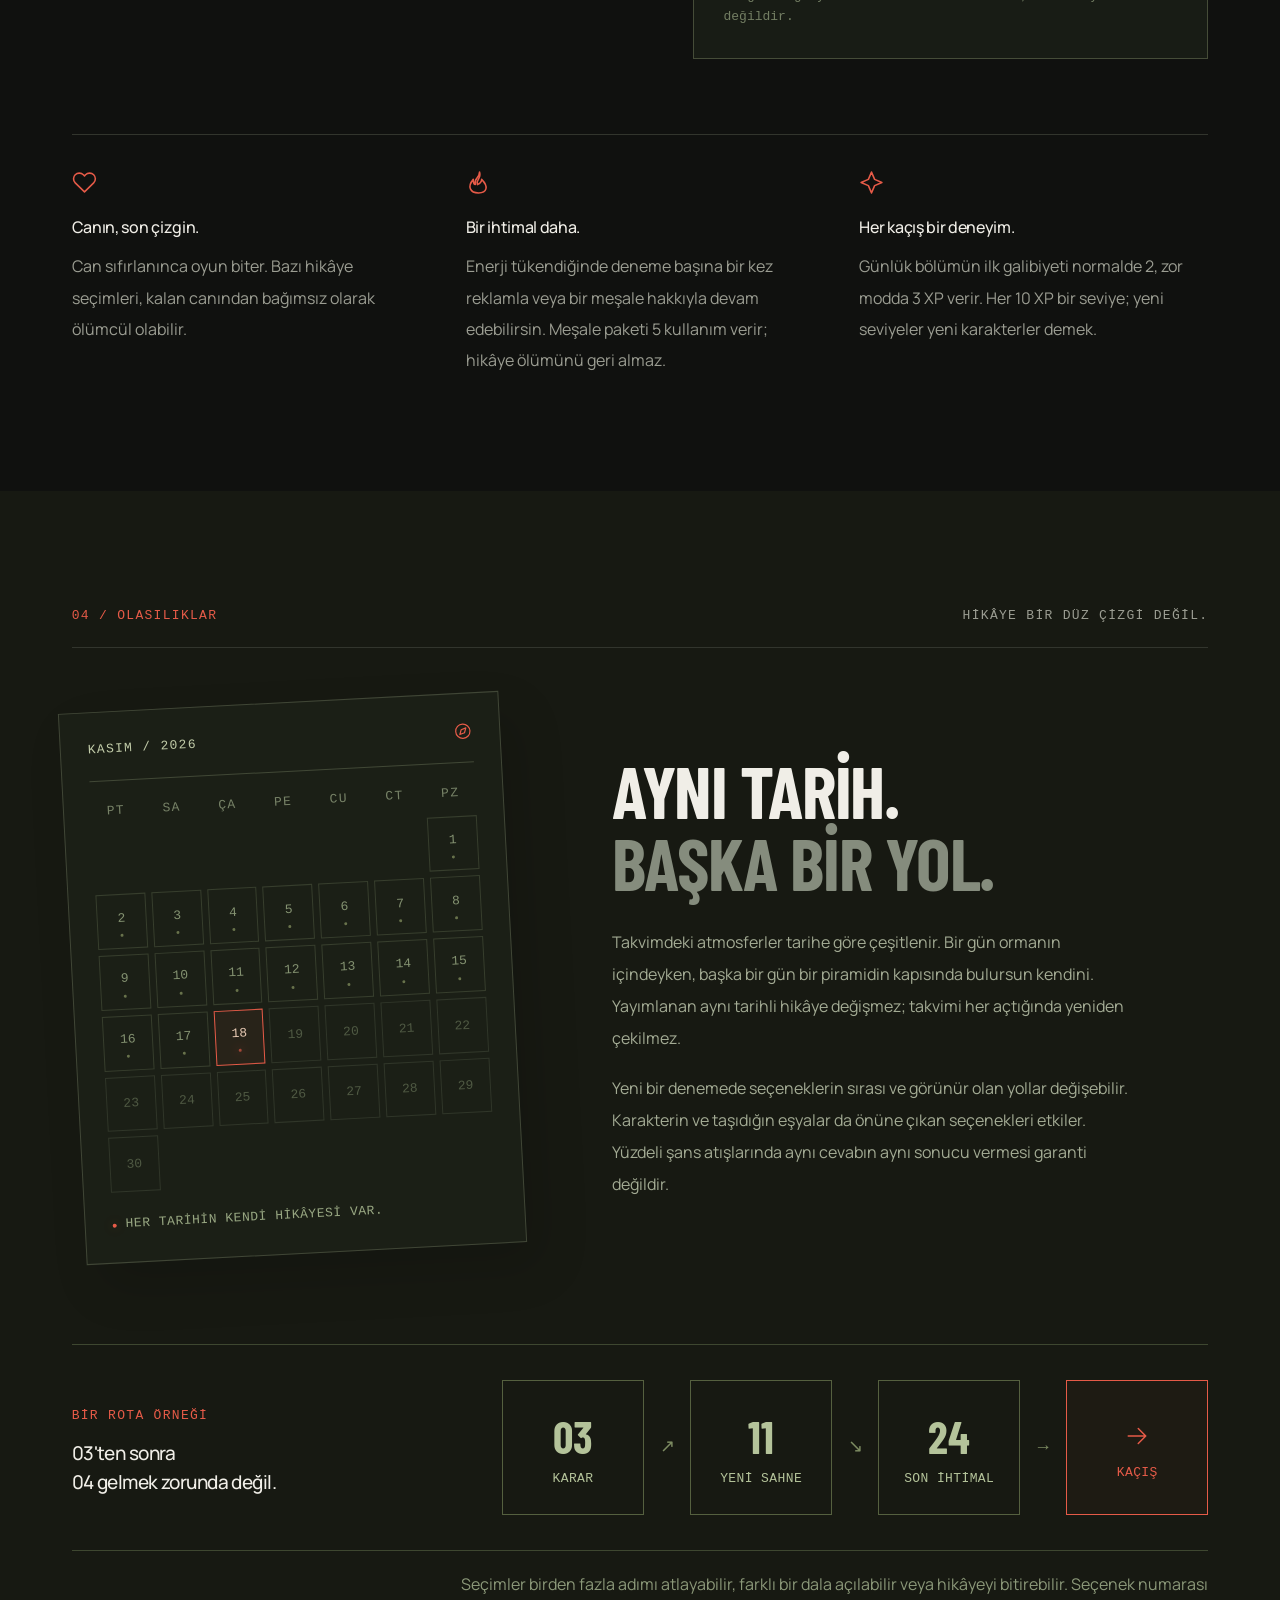
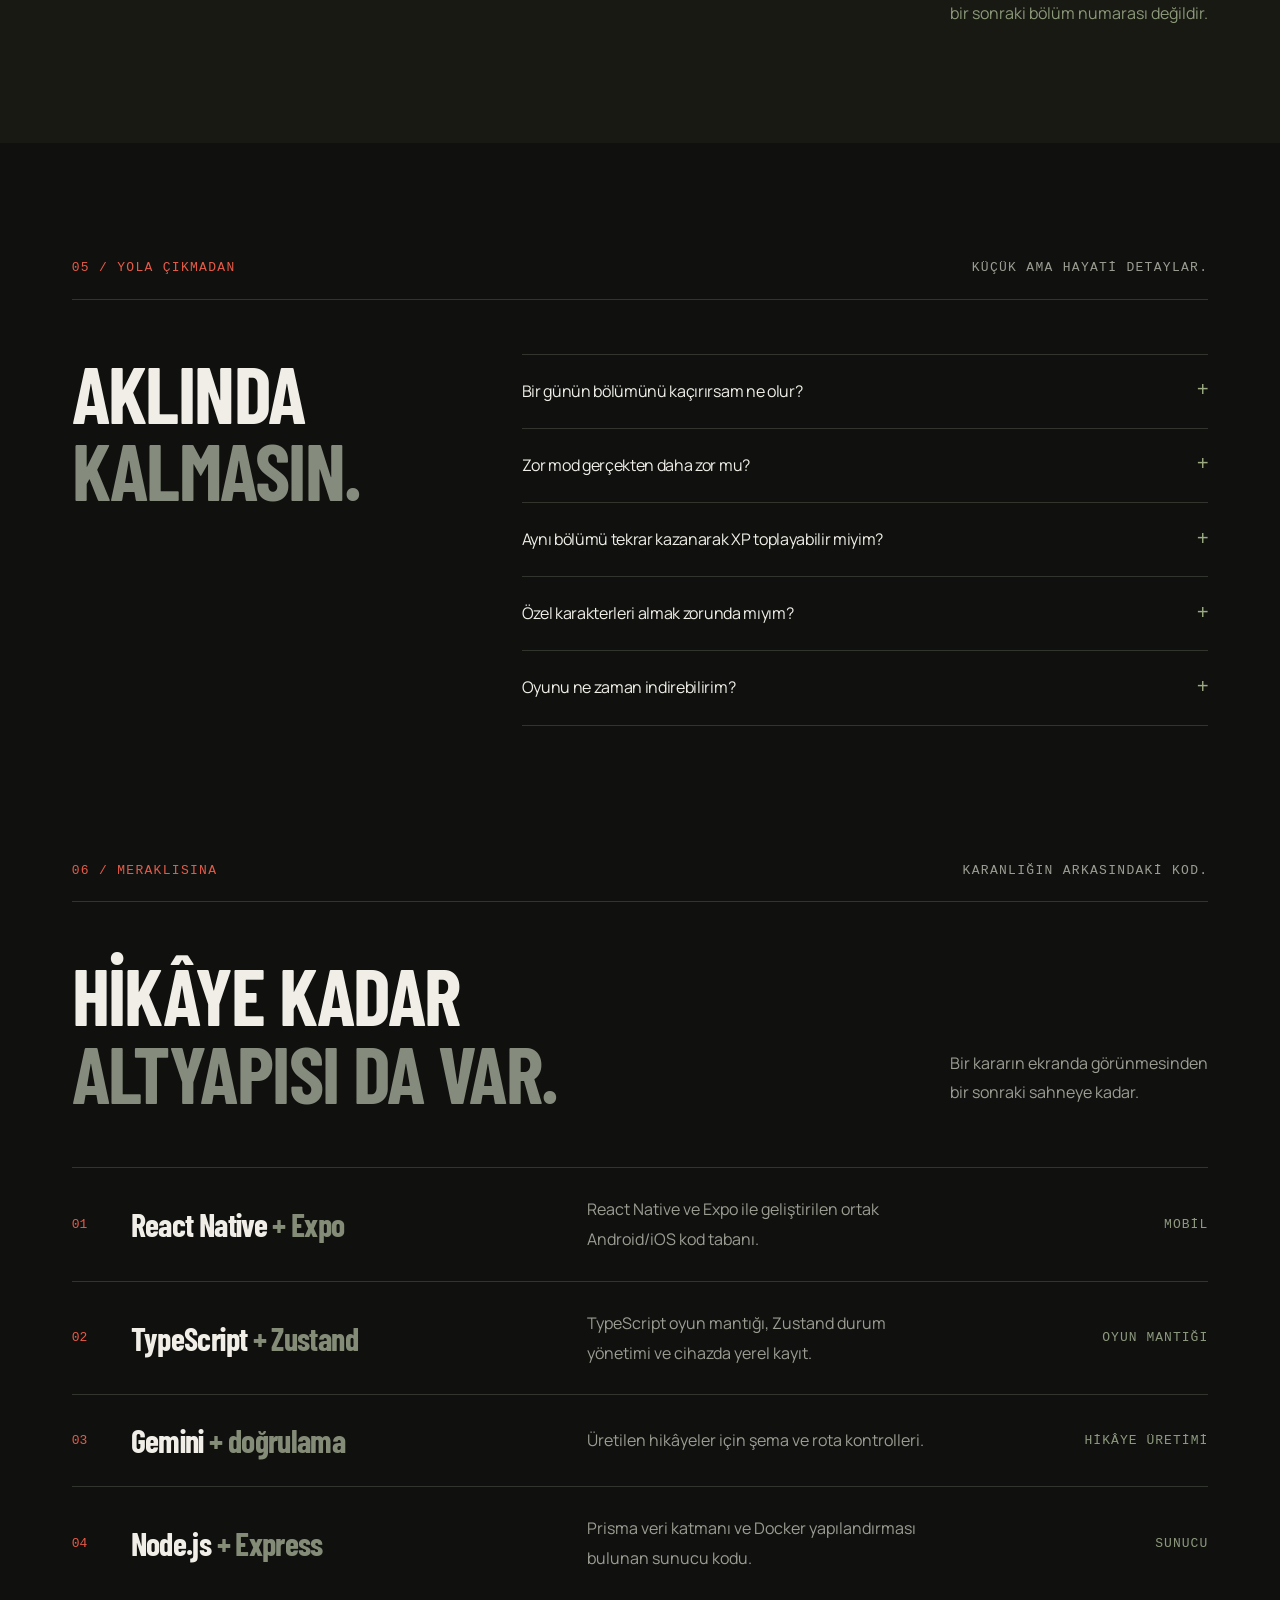
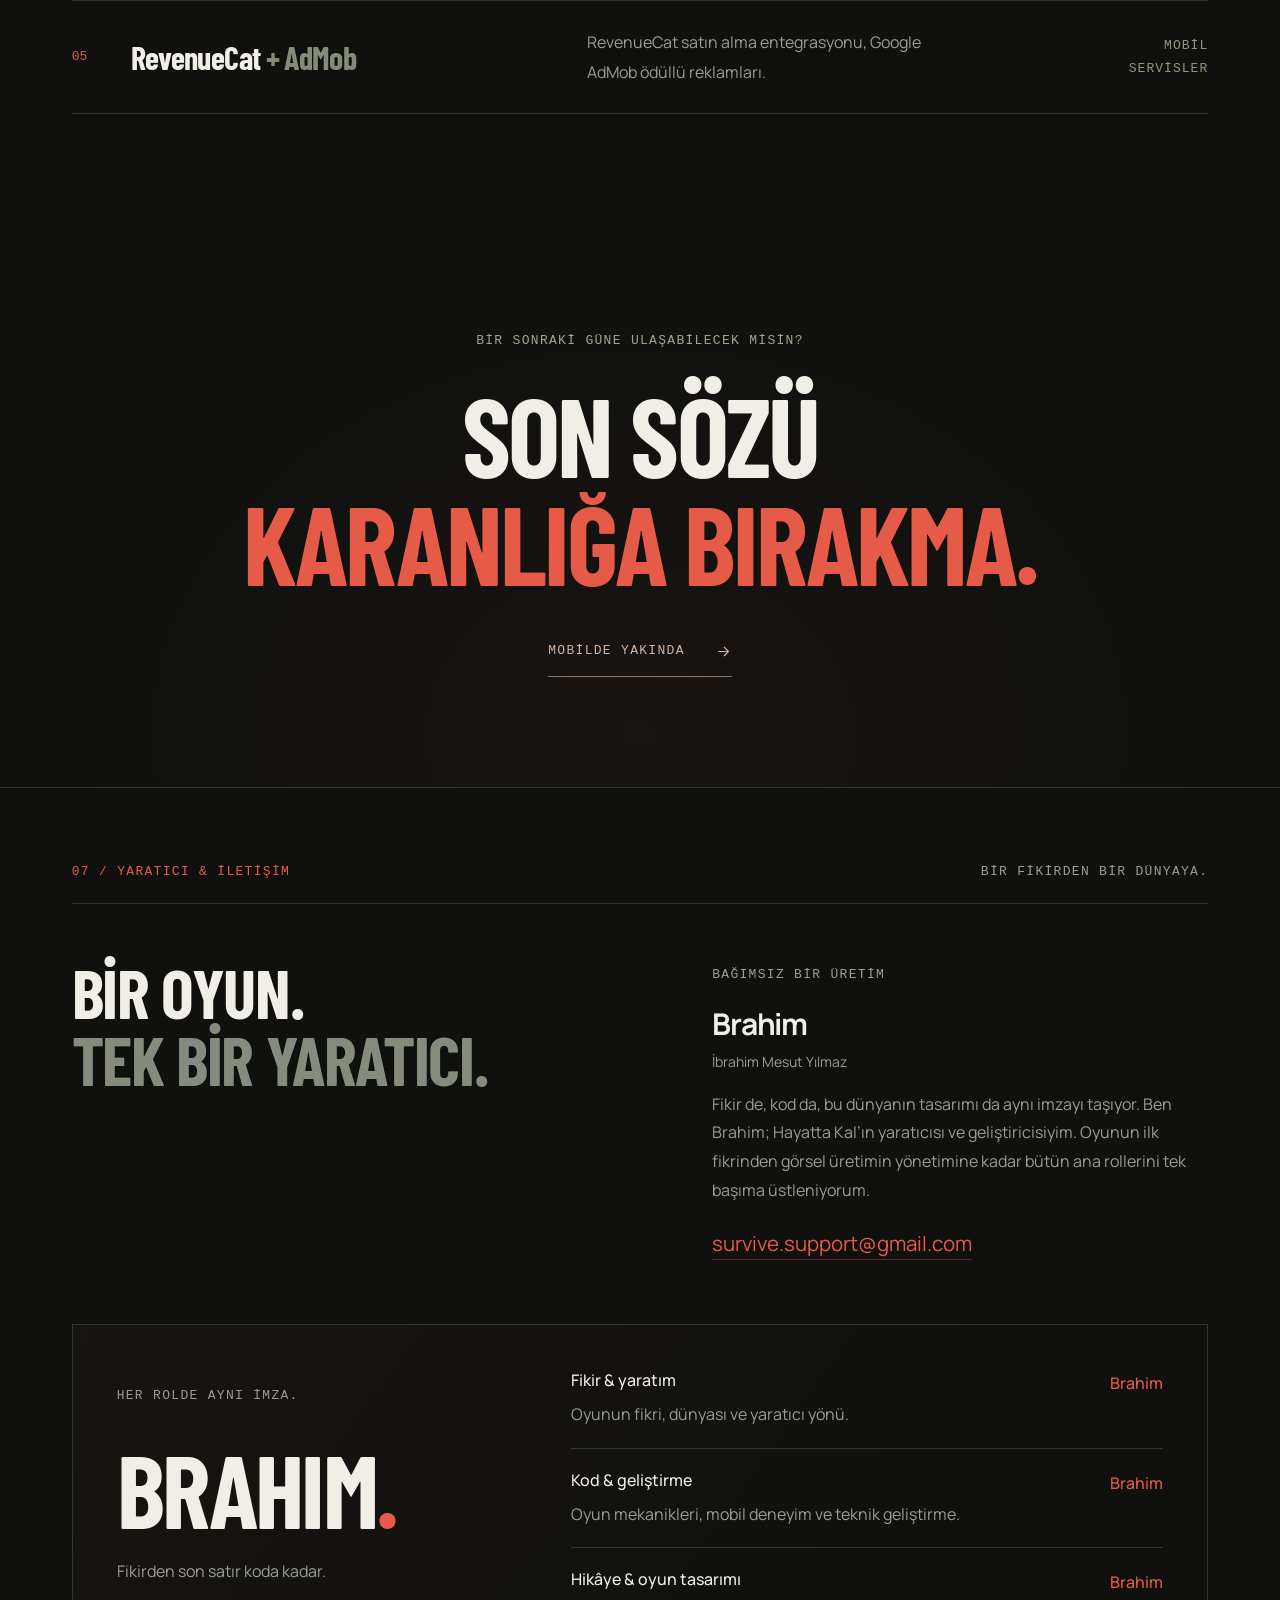
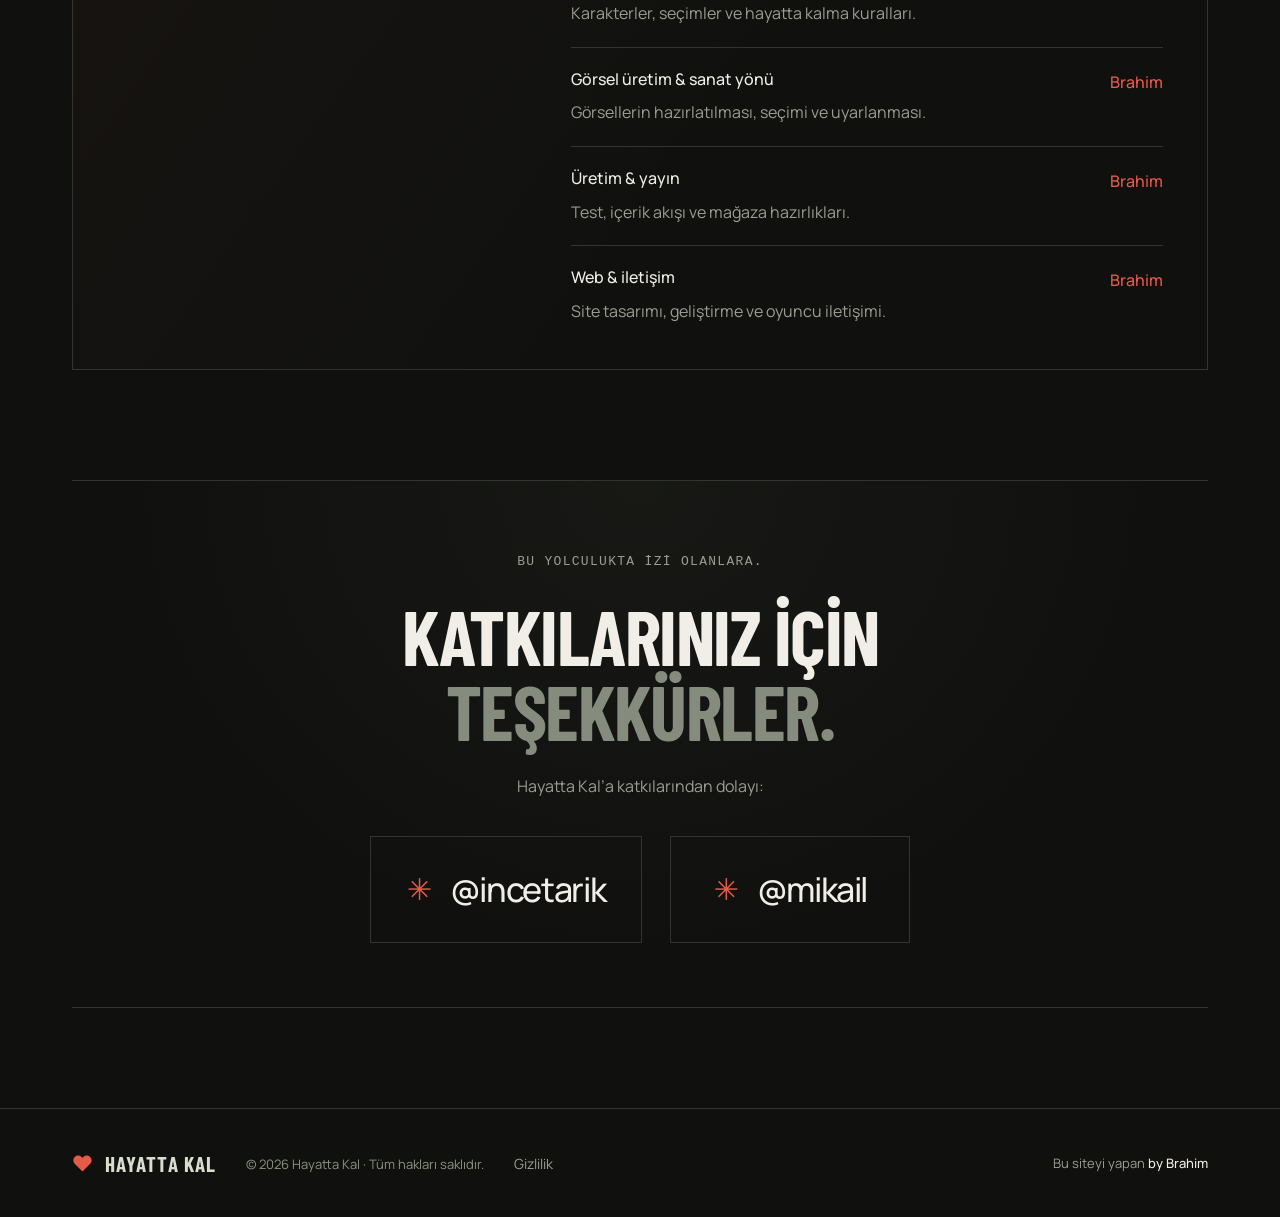
==== commit 74fcff4b: "Credit Brahim in every production role and add contributor thanks" ====
--- a/index.html
+++ b/index.html
@@ -128,15 +128,12 @@
 
     <section class="contact-section section-shell" id="iletisim" aria-labelledby="contact-title">
       <div class="section-label reveal"><span>07 / YARATICI & İLETİŞİM</span><span>BİR FİKİRDEN BİR DÜNYAYA.</span></div>
-      <div class="contact-intro reveal"><h2 class="display-title" id="contact-title">BU KARANLIĞIN<br><span>ARKASINDA BİRİ VAR.</span></h2><div><span class="eyebrow">BAĞIMSIZ BİR ÜRETİM</span><h3>İbrahim Mesut Yılmaz</h3><p>Hayatta Kal’ın fikir sahibi, yaratıcısı ve geliştiricisiyim. İlk fikrinden son detayına kadar bu dünyanın tasarımını, kodunu ve üretim sürecini ben üstleniyorum.</p><a class="contact-email" href="mailto:survive.support@gmail.com">survive.support@gmail.com</a></div></div>
-      <div class="creator-roles reveal">
-        <article><h3>Fikir & yaratım</h3><p>Oyunun çıkış noktası, dünyası, atmosferi ve yaratıcı yönü.</p></article>
-        <article><h3>Kod & geliştirme</h3><p>Oyun mekanikleri, mobil deneyim, arayüz ve teknik geliştirme.</p></article>
-        <article><h3>Hikâye & oyun tasarımı</h3><p>Karakterler, seçimler, hayatta kalma kuralları ve hikâyelerin yönü.</p></article>
-        <article><h3>Görsel üretim</h3><p>Görsellerin hazırlatılması, sanat yönü, seçimi ve oyun dünyasına uyarlanması.</p></article>
-        <article><h3>Üretim & yayın</h3><p>Testlerden içerik akışına, mağaza hazırlığından son düzenlemelere kadar bütün süreç.</p></article>
-        <article><h3>Web & iletişim</h3><p>Bu sitenin tasarımı ve geliştirilmesi; oyunculardan gelen fikirler ve destek talepleri.</p></article>
-      </div>
+      <div class="contact-intro reveal"><h2 class="display-title" id="contact-title">BİR OYUN.<br><span>TEK BİR YARATICI.</span></h2><div><span class="eyebrow">BAĞIMSIZ BİR ÜRETİM</span><h3>Brahim <small>İbrahim Mesut Yılmaz</small></h3><p>Fikir de, kod da, bu dünyanın tasarımı da aynı imzayı taşıyor. Ben Brahim; Hayatta Kal’ın yaratıcısı ve geliştiricisiyim. Oyunun ilk fikrinden görsel üretimin yönetimine kadar bütün ana rollerini tek başıma üstleniyorum.</p><a class="contact-email" href="mailto:survive.support@gmail.com">survive.support@gmail.com</a></div></div>
+      <div class="creator-ledger reveal"><div class="creator-signature"><span class="eyebrow">HER ROLDE AYNI İMZA.</span><strong>BRAHIM<span>.</span></strong><p>Fikirden son satır koda kadar.</p></div><div class="creator-roles"><article><h3>Fikir & yaratım</h3><strong class="role-credit">Brahim</strong><p>Oyunun fikri, dünyası ve yaratıcı yönü.</p></article><article><h3>Kod & geliştirme</h3><strong class="role-credit">Brahim</strong><p>Oyun mekanikleri, mobil deneyim ve teknik geliştirme.</p></article><article><h3>Hikâye & oyun tasarımı</h3><strong class="role-credit">Brahim</strong><p>Karakterler, seçimler ve hayatta kalma kuralları.</p></article><article><h3>Görsel üretim & sanat yönü</h3><strong class="role-credit">Brahim</strong><p>Görsellerin hazırlatılması, seçimi ve uyarlanması.</p></article><article><h3>Üretim & yayın</h3><strong class="role-credit">Brahim</strong><p>Test, içerik akışı ve mağaza hazırlıkları.</p></article><article><h3>Web & iletişim</h3><strong class="role-credit">Brahim</strong><p>Site tasarımı, geliştirme ve oyuncu iletişimi.</p></article></div></div>
+    </section>
+
+    <section class="thanks-section section-shell" id="tesekkurler" aria-labelledby="thanks-title">
+      <div class="thanks-inner reveal"><span class="eyebrow">BU YOLCULUKTA İZİ OLANLARA.</span><h2 class="display-title" id="thanks-title">KATKILARINIZ İÇİN<br><span>TEŞEKKÜRLER.</span></h2><p>Hayatta Kal’a katkılarından dolayı:</p><div class="thanks-names"><div><span class="thanks-mark" aria-hidden="true">✳</span><strong>@incetarik</strong></div><div><span class="thanks-mark" aria-hidden="true">✳</span><strong>@mikail</strong></div></div></div>
     </section>
   </main>
   <footer class="site-footer section-shell"><a class="brand" href="#baslangic"><svg class="brand-heart"><use href="#i-heart"/></svg><span>HAYATTA KAL</span></a><span class="copyright">© <span id="copyright-year">2026</span> Hayatta Kal · Tüm hakları saklıdır.</span><button class="privacy-trigger" type="button" aria-haspopup="dialog">Gizlilik</button><span class="site-credit">Bu siteyi yapan <strong>by Brahim</strong></span></footer>
--- a/styles.css
+++ b/styles.css
@@ -94,3 +94,28 @@
 @media(max-width:600px){.creator-roles{grid-template-columns:1fr;margin-top:35px}.contact-intro h3{font-size:26px}.contact-section{padding-top:10px}.contact-intro .display-title{font-size:clamp(44px,11vw,66px)}.site-footer .brand{flex-basis:100%}.site-footer>.copyright{flex-basis:100%}.site-footer>.site-credit{margin-left:auto}.privacy-toolbar{padding:14px 18px}.privacy-toolbar .eyebrow{font-size:13px;letter-spacing:.02em}.privacy-content{padding-top:22px}}
 
 body .privacy-content p.date{font-size:13px}
+
+/* Tek yaratici: her rolun karsisinda ayni imza. */
+.contact-intro h3 small{display:block;font-size:14px;color:var(--muted);letter-spacing:0;font-weight:400;margin-top:10px}
+.creator-ledger{display:grid;grid-template-columns:.8fr 1.2fr;gap:60px;margin-top:64px;padding:44px;border:1px solid var(--line);background:linear-gradient(125deg,#e65b4809,transparent 60%)}
+.creator-signature{padding-top:10px}
+.creator-signature>strong{display:block;font-family:var(--display);font-size:clamp(66px,8vw,120px);line-height:1.1;letter-spacing:-.025em;margin:24px 0 12px;font-weight:700}
+.creator-signature>strong>span{color:var(--red)}
+.creator-signature p{color:var(--muted)}
+.creator-ledger .creator-roles{display:block;margin:0}
+.creator-ledger .creator-roles article{display:grid;grid-template-columns:minmax(0,1fr) auto;gap:4px 22px;padding:20px 0}
+.creator-ledger .creator-roles article:first-child{border-top:0;padding-top:0}
+.creator-ledger .creator-roles article:last-child{padding-bottom:0}
+.creator-ledger .creator-roles h3{font-size:16px;margin:0}
+.creator-ledger .creator-roles p{grid-column:1/-1;font-size:16px;line-height:1.6;margin:0}
+.role-credit{font-size:16px;color:var(--red);font-weight:500}
+.thanks-section{padding-bottom:100px}
+.thanks-inner{position:relative;padding:64px 40px;border-top:1px solid var(--line);border-bottom:1px solid var(--line);text-align:center;background:radial-gradient(ellipse at 50% 0,#bdc69e0b,transparent 65%)}
+.thanks-inner .display-title{font-size:clamp(46px,6vw,82px);margin:24px 0}
+.thanks-inner>p{color:var(--muted)}
+.thanks-names{display:flex;justify-content:center;gap:28px;margin-top:35px;flex-wrap:wrap}
+.thanks-names>div{display:flex;align-items:center;justify-content:center;gap:18px;padding:22px 36px;border:1px solid var(--line);min-width:240px}
+.thanks-names strong{font-size:clamp(24px,3vw,34px);font-weight:500;letter-spacing:-.04em}
+.thanks-mark{font-size:30px;line-height:1;color:var(--red)}
+@media(max-width:840px){.creator-ledger{grid-template-columns:1fr;gap:26px;padding:30px}.creator-signature>strong{margin:12px 0}.creator-signature{border-bottom:1px solid var(--line);padding-bottom:26px}.thanks-section{padding-bottom:65px}}
+@media(max-width:600px){.creator-ledger{padding:24px 20px;margin-top:38px}.creator-ledger .creator-roles article{gap:8px 12px}.creator-signature>strong{font-size:76px}.thanks-inner{padding:42px 0}.thanks-inner .display-title{font-size:clamp(39px,10.5vw,60px)}.thanks-names{gap:14px}.thanks-names>div{width:100%;min-width:0;padding:20px}.thanks-inner>.eyebrow{letter-spacing:.03em}}
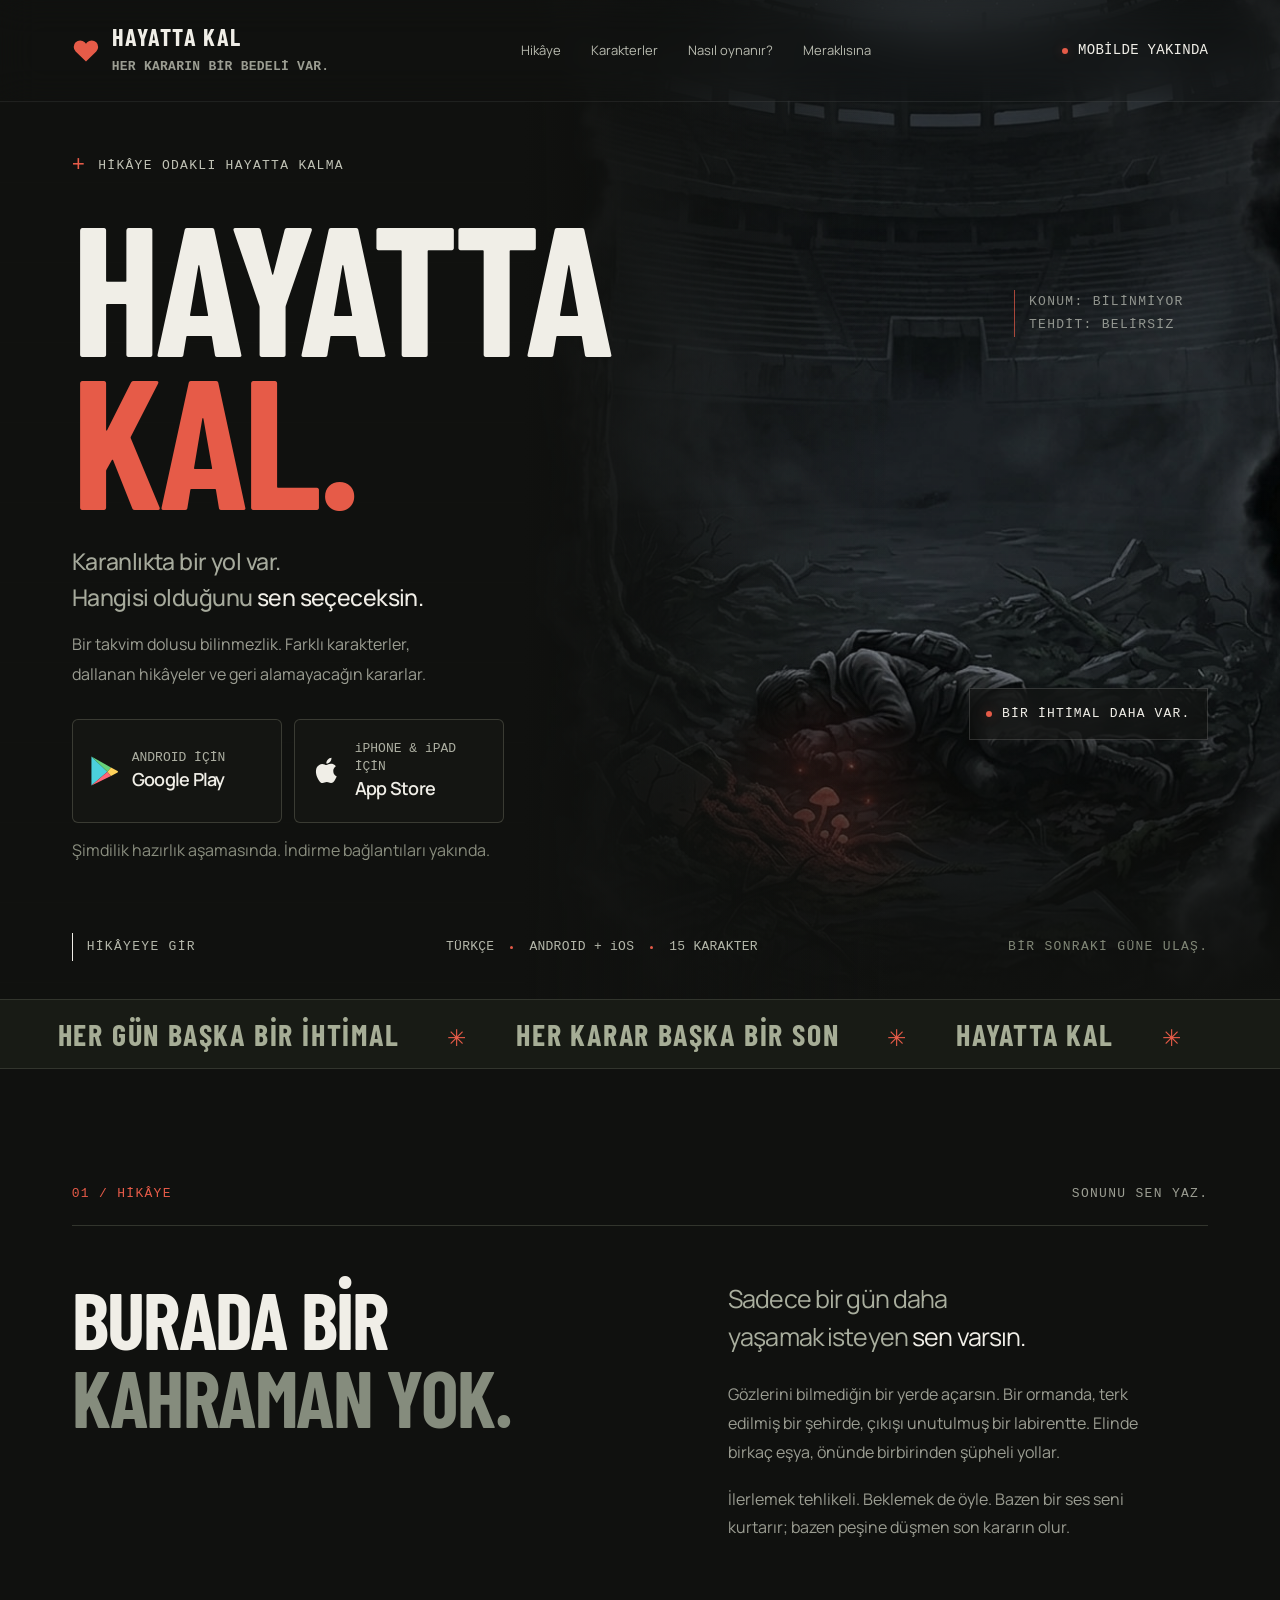
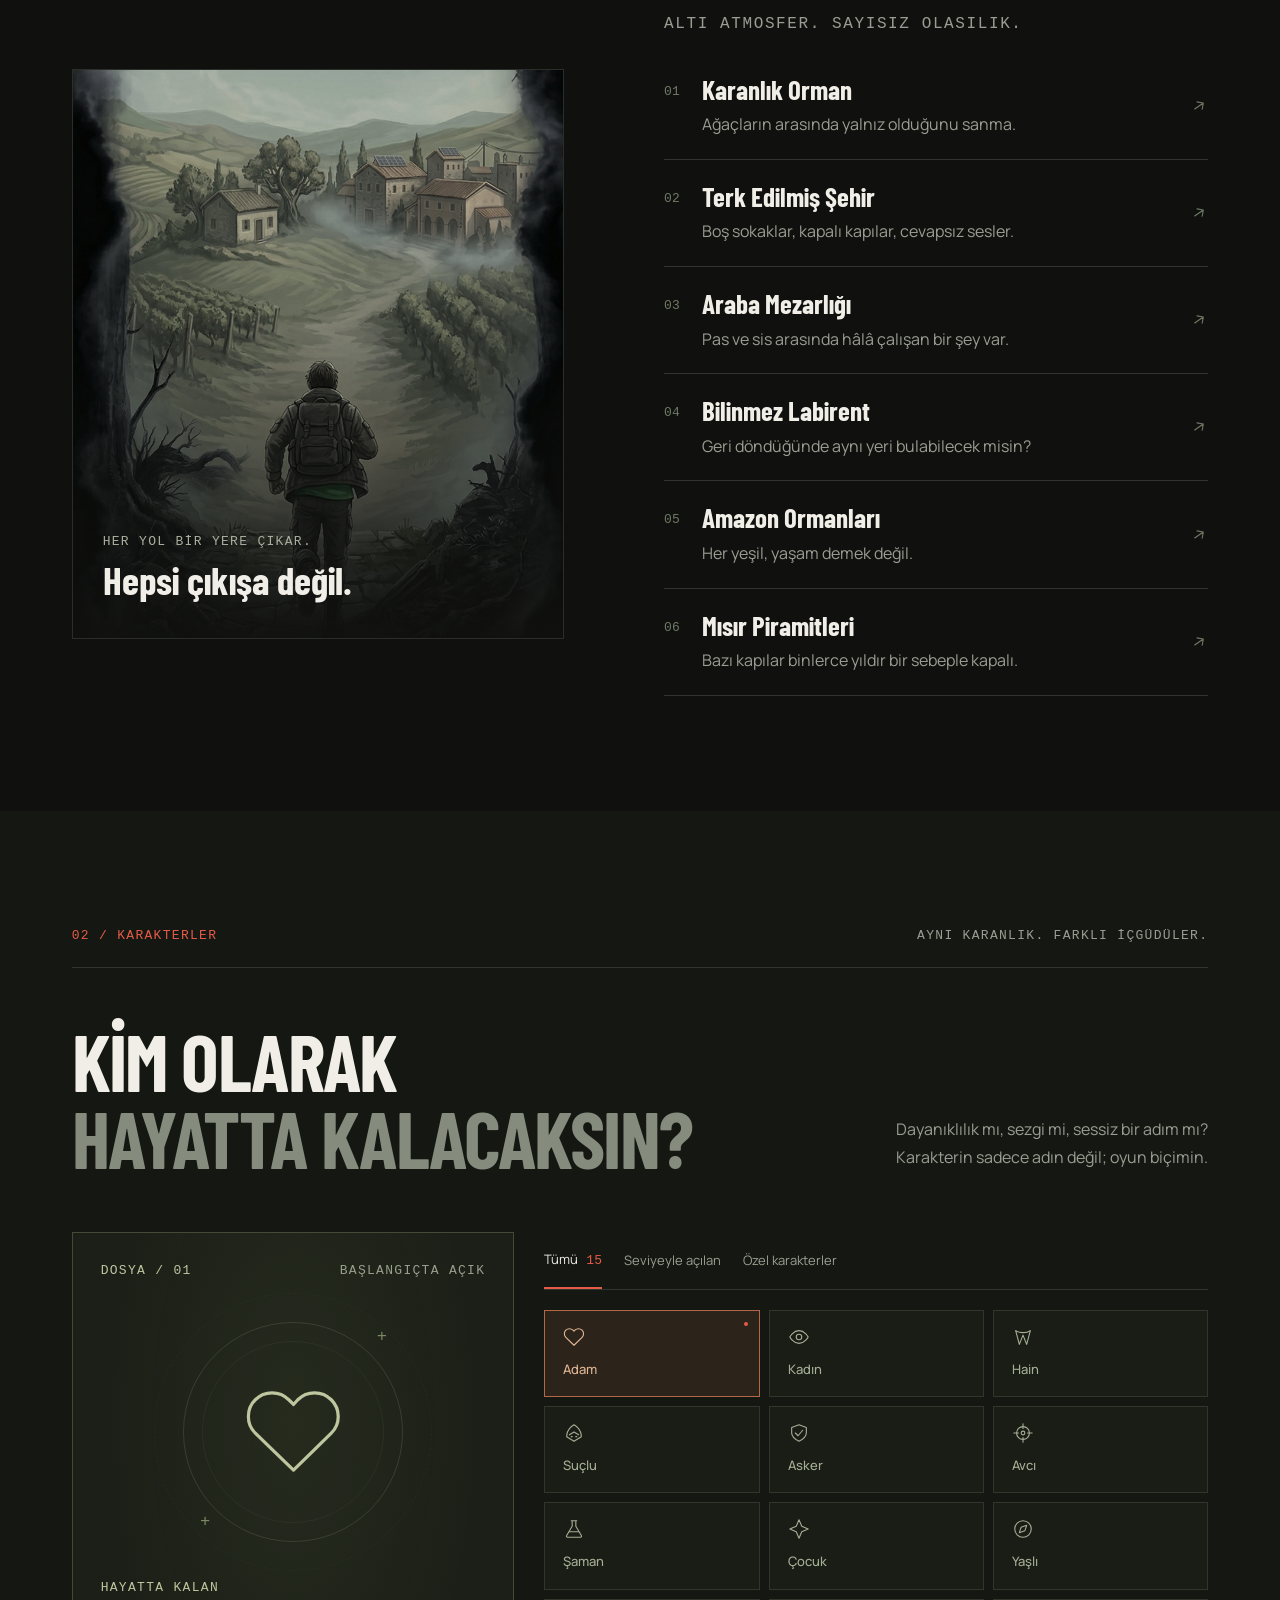
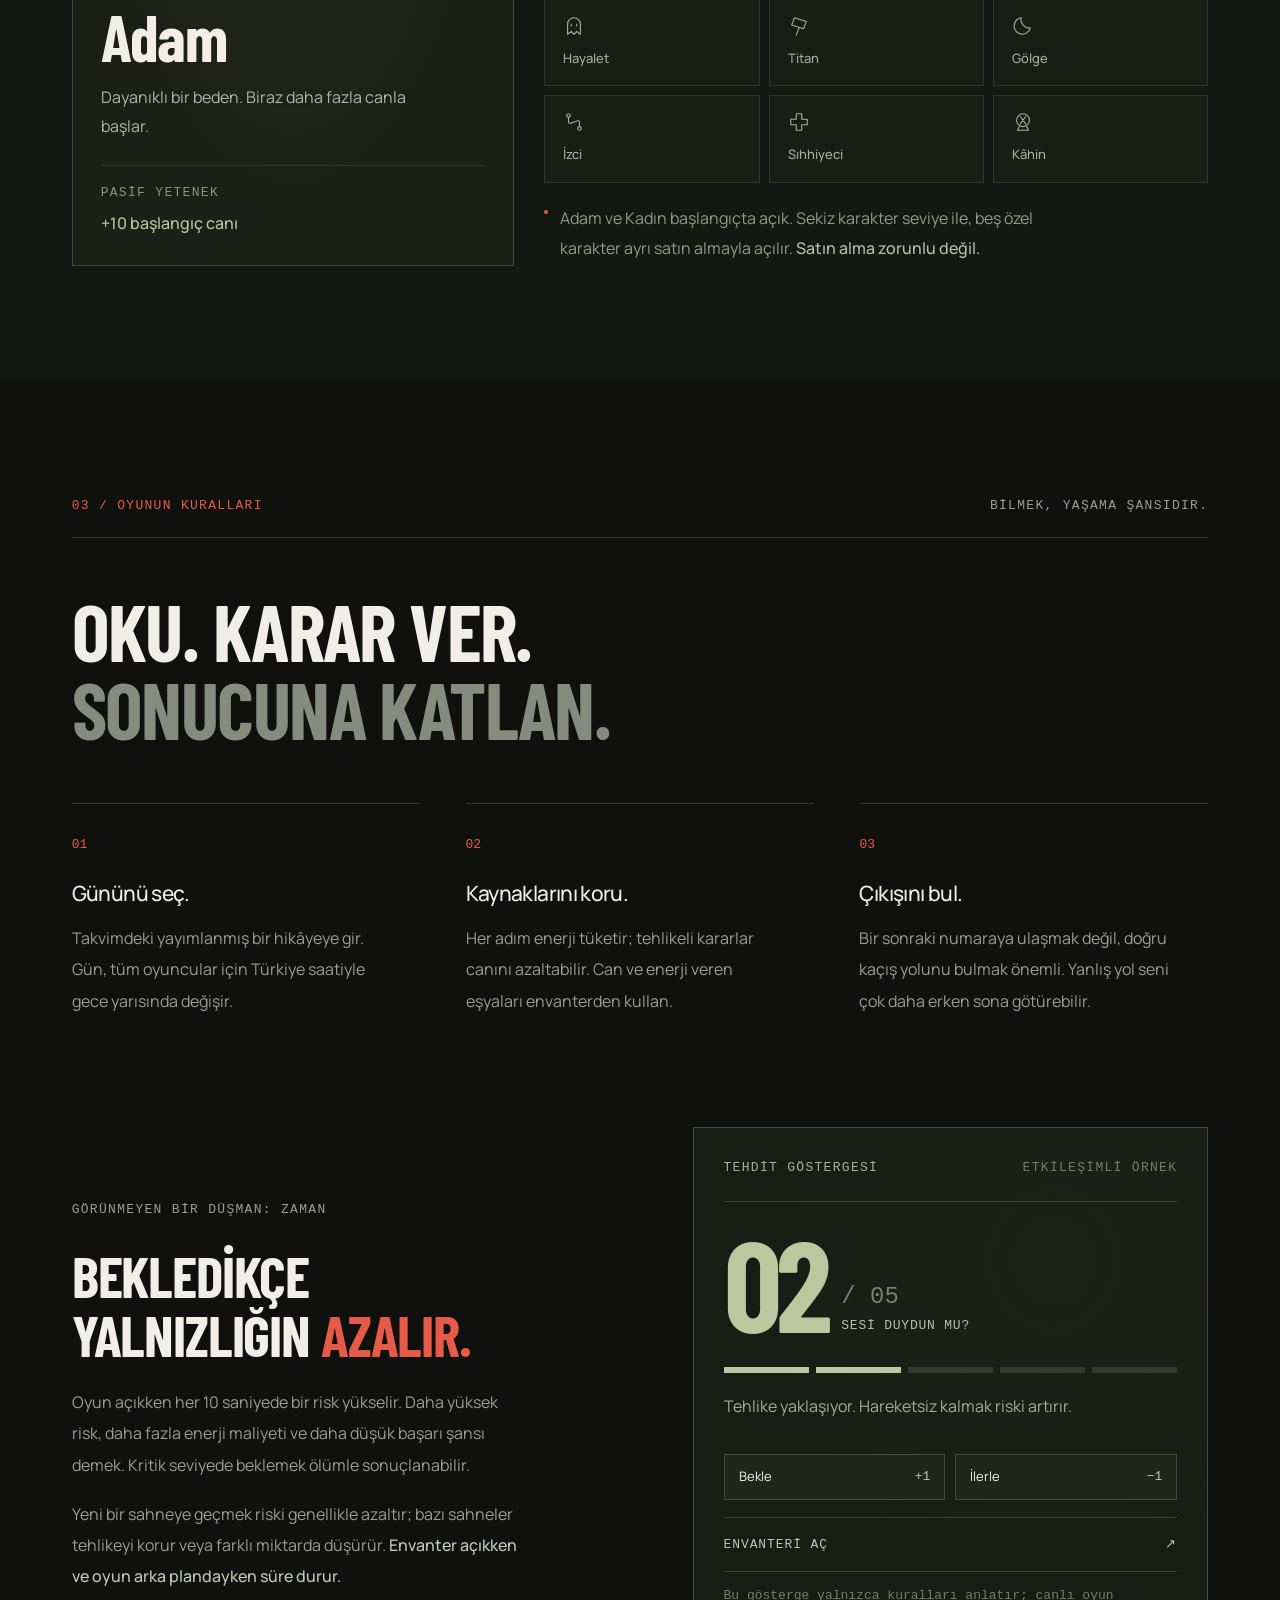
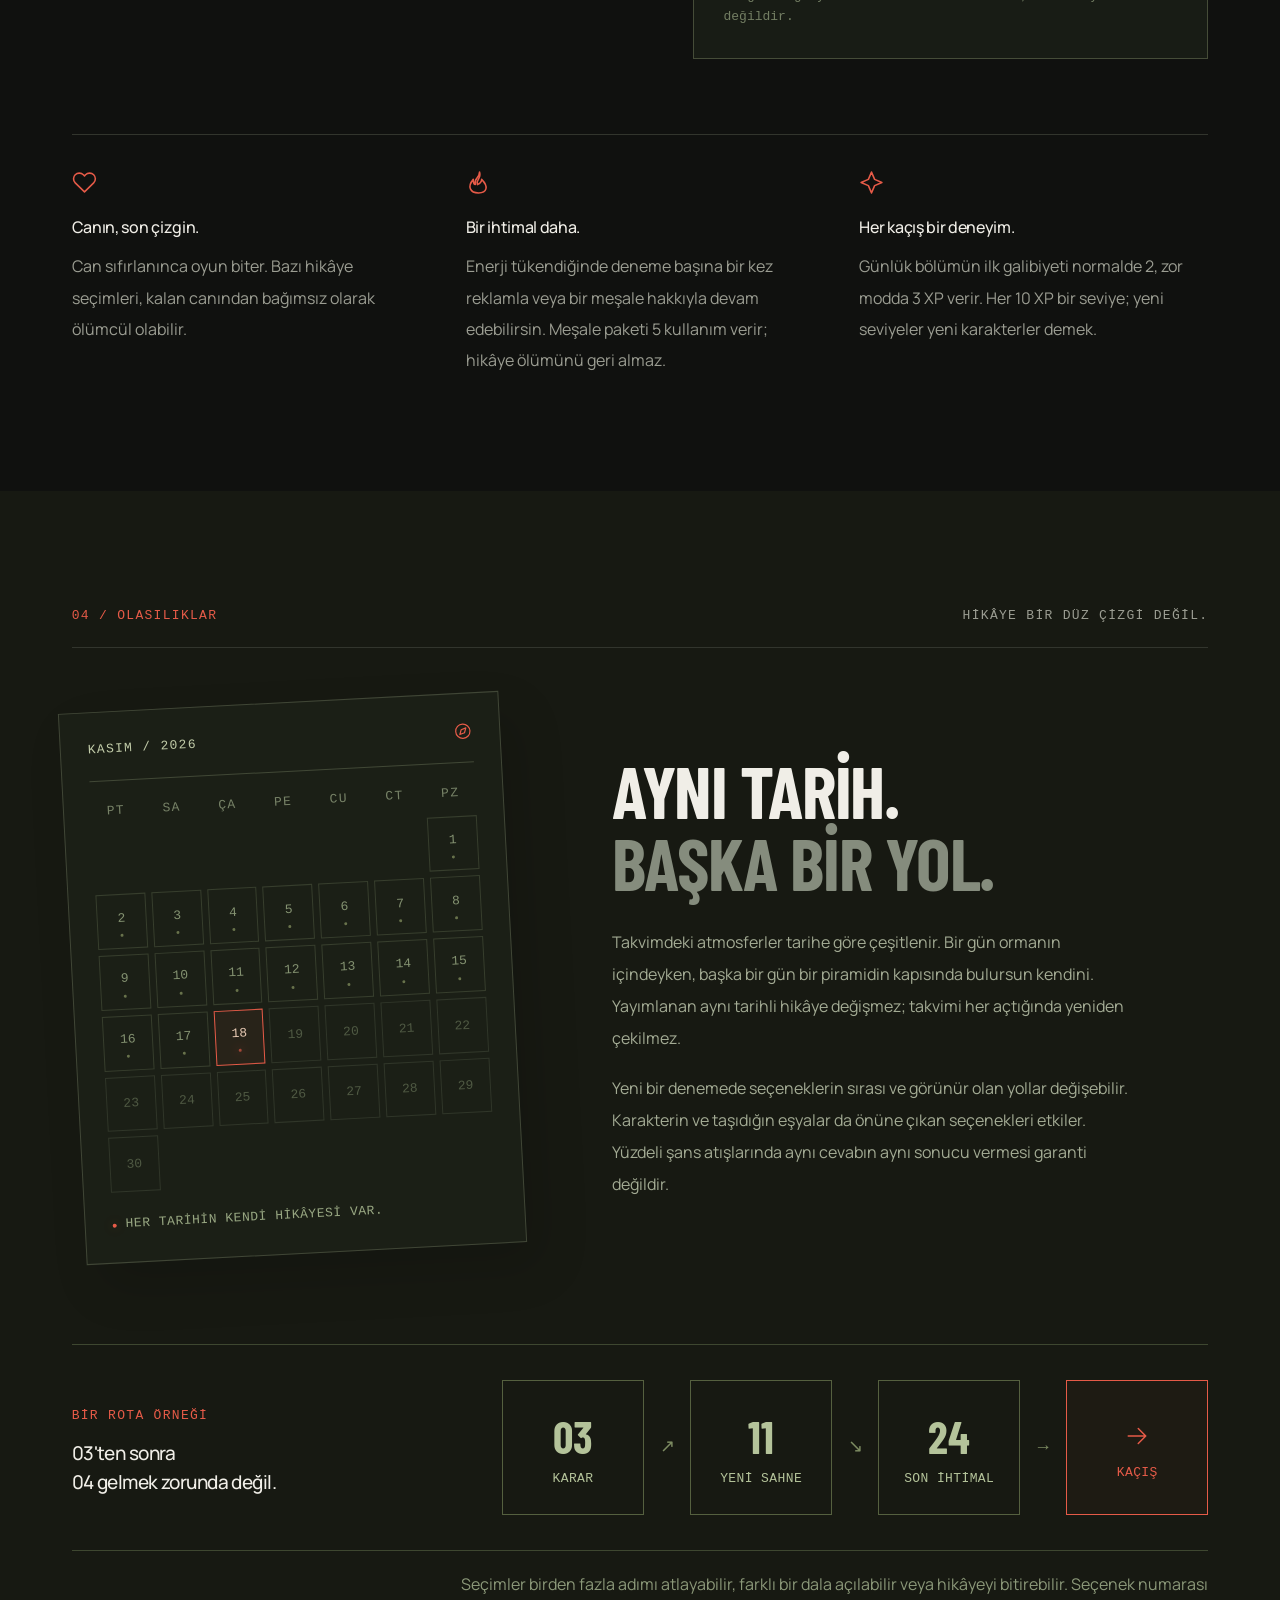
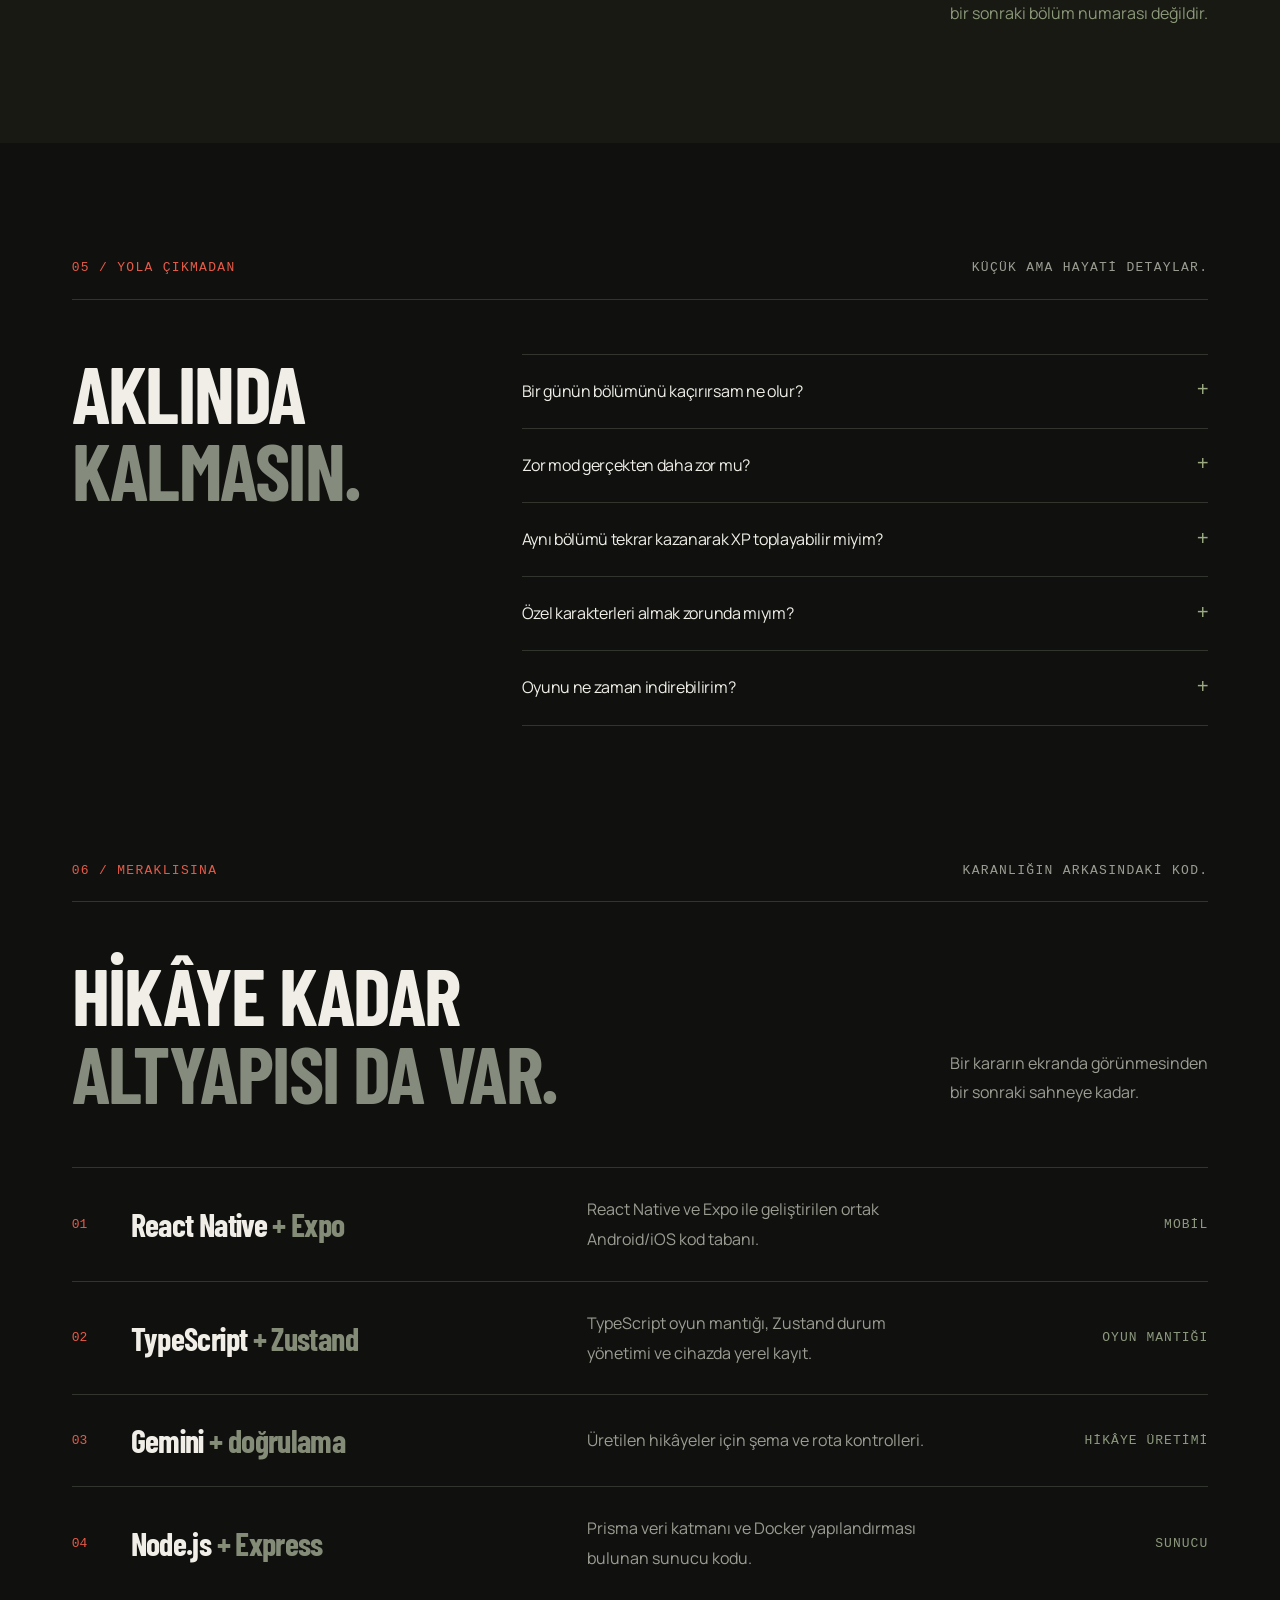
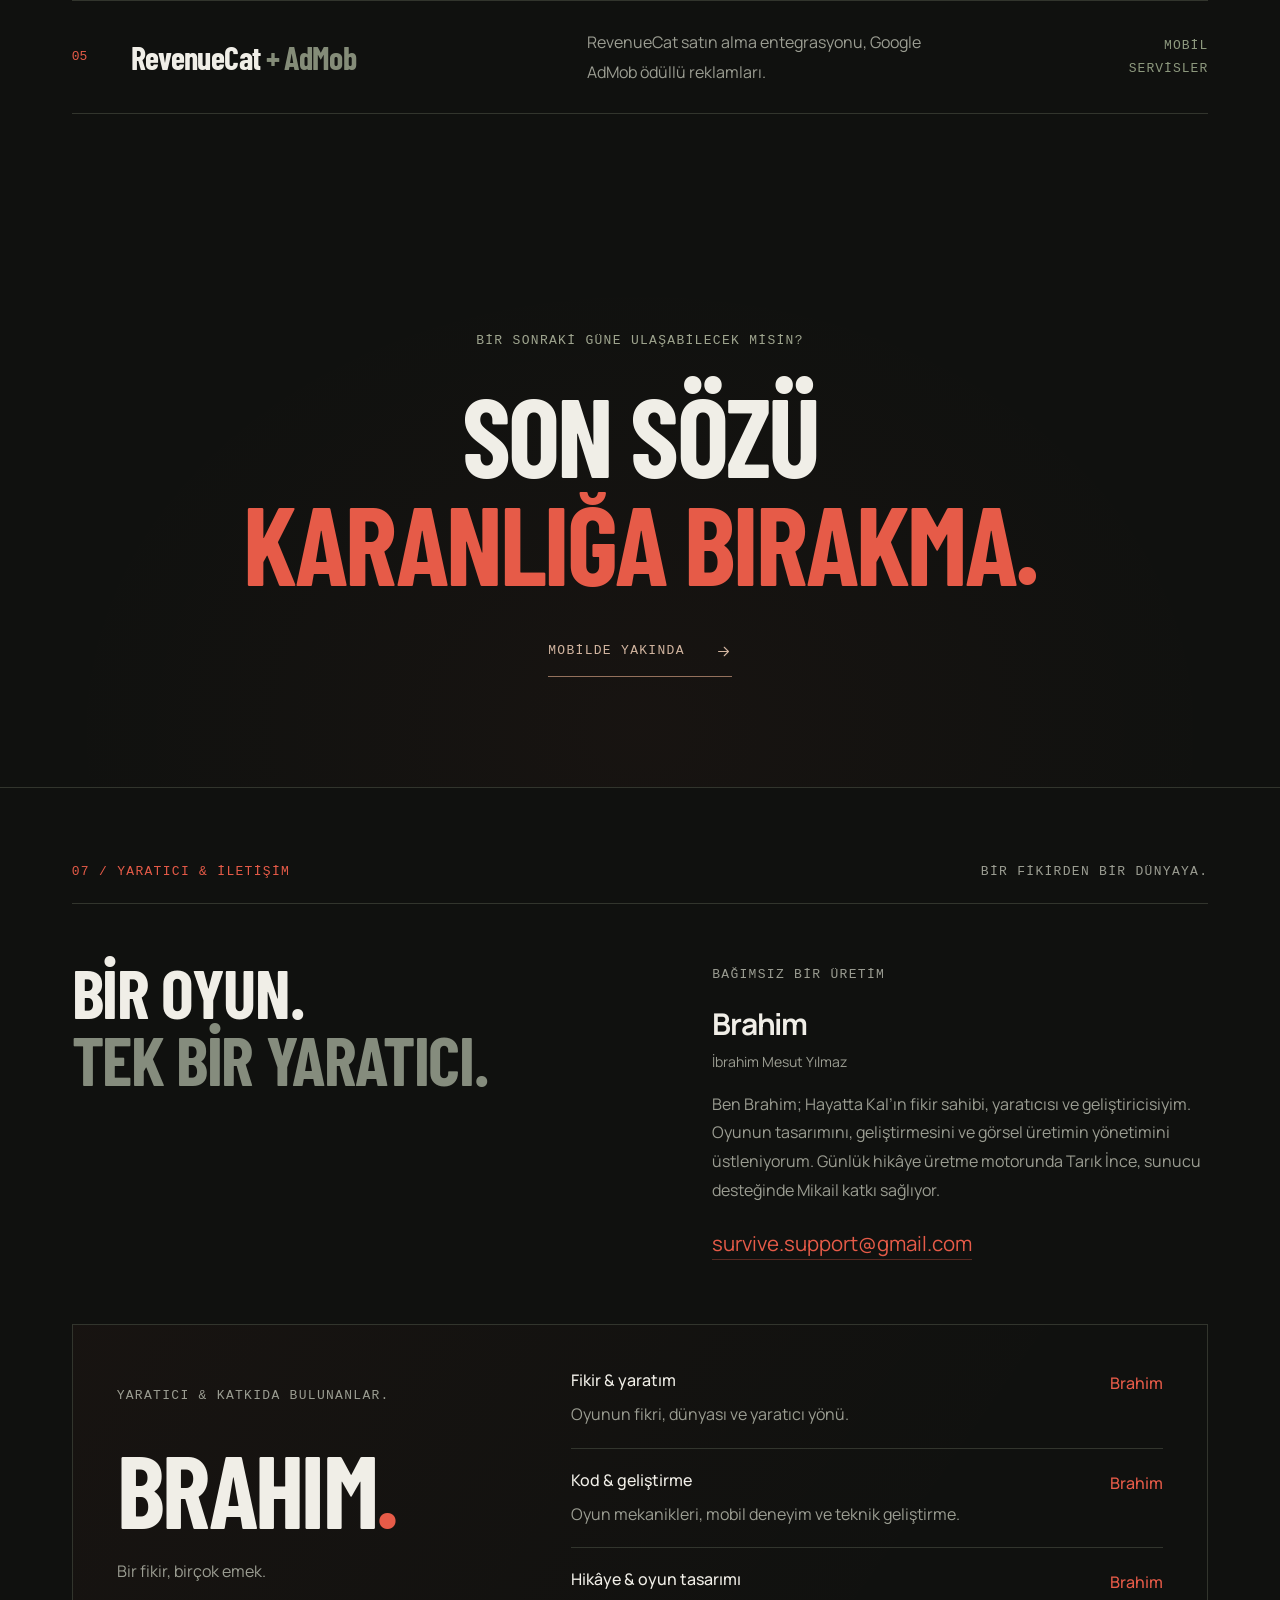
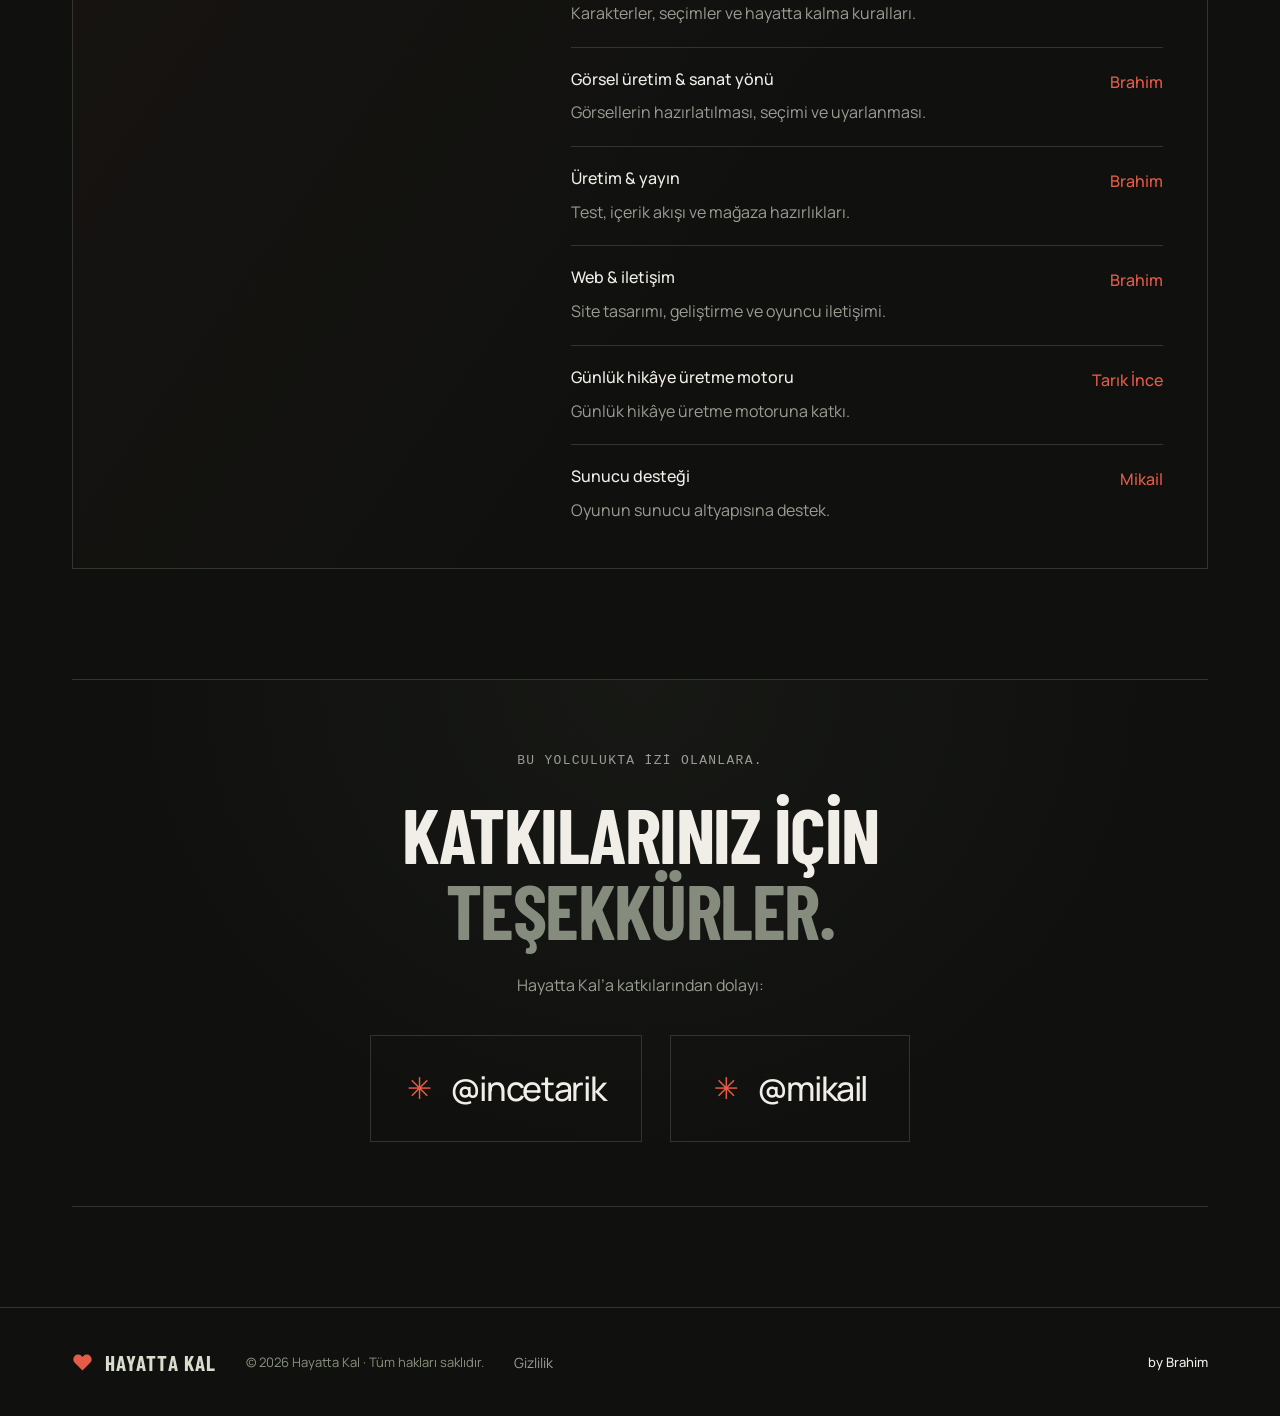
==== commit cf3a6cac: "Credit daily story and server contributors and shorten footer signature" ====
--- a/index.html
+++ b/index.html
@@ -128,15 +128,15 @@
 
     <section class="contact-section section-shell" id="iletisim" aria-labelledby="contact-title">
       <div class="section-label reveal"><span>07 / YARATICI & İLETİŞİM</span><span>BİR FİKİRDEN BİR DÜNYAYA.</span></div>
-      <div class="contact-intro reveal"><h2 class="display-title" id="contact-title">BİR OYUN.<br><span>TEK BİR YARATICI.</span></h2><div><span class="eyebrow">BAĞIMSIZ BİR ÜRETİM</span><h3>Brahim <small>İbrahim Mesut Yılmaz</small></h3><p>Fikir de, kod da, bu dünyanın tasarımı da aynı imzayı taşıyor. Ben Brahim; Hayatta Kal’ın yaratıcısı ve geliştiricisiyim. Oyunun ilk fikrinden görsel üretimin yönetimine kadar bütün ana rollerini tek başıma üstleniyorum.</p><a class="contact-email" href="mailto:survive.support@gmail.com">survive.support@gmail.com</a></div></div>
-      <div class="creator-ledger reveal"><div class="creator-signature"><span class="eyebrow">HER ROLDE AYNI İMZA.</span><strong>BRAHIM<span>.</span></strong><p>Fikirden son satır koda kadar.</p></div><div class="creator-roles"><article><h3>Fikir & yaratım</h3><strong class="role-credit">Brahim</strong><p>Oyunun fikri, dünyası ve yaratıcı yönü.</p></article><article><h3>Kod & geliştirme</h3><strong class="role-credit">Brahim</strong><p>Oyun mekanikleri, mobil deneyim ve teknik geliştirme.</p></article><article><h3>Hikâye & oyun tasarımı</h3><strong class="role-credit">Brahim</strong><p>Karakterler, seçimler ve hayatta kalma kuralları.</p></article><article><h3>Görsel üretim & sanat yönü</h3><strong class="role-credit">Brahim</strong><p>Görsellerin hazırlatılması, seçimi ve uyarlanması.</p></article><article><h3>Üretim & yayın</h3><strong class="role-credit">Brahim</strong><p>Test, içerik akışı ve mağaza hazırlıkları.</p></article><article><h3>Web & iletişim</h3><strong class="role-credit">Brahim</strong><p>Site tasarımı, geliştirme ve oyuncu iletişimi.</p></article></div></div>
+      <div class="contact-intro reveal"><h2 class="display-title" id="contact-title">BİR OYUN.<br><span>TEK BİR YARATICI.</span></h2><div><span class="eyebrow">BAĞIMSIZ BİR ÜRETİM</span><h3>Brahim <small>İbrahim Mesut Yılmaz</small></h3><p>Ben Brahim; Hayatta Kal’ın fikir sahibi, yaratıcısı ve geliştiricisiyim. Oyunun tasarımını, geliştirmesini ve görsel üretimin yönetimini üstleniyorum. Günlük hikâye üretme motorunda Tarık İnce, sunucu desteğinde Mikail katkı sağlıyor.</p><a class="contact-email" href="mailto:survive.support@gmail.com">survive.support@gmail.com</a></div></div>
+      <div class="creator-ledger reveal"><div class="creator-signature"><span class="eyebrow">YARATICI & KATKIDA BULUNANLAR.</span><strong>BRAHIM<span>.</span></strong><p>Bir fikir, birçok emek.</p></div><div class="creator-roles"><article><h3>Fikir & yaratım</h3><strong class="role-credit">Brahim</strong><p>Oyunun fikri, dünyası ve yaratıcı yönü.</p></article><article><h3>Kod & geliştirme</h3><strong class="role-credit">Brahim</strong><p>Oyun mekanikleri, mobil deneyim ve teknik geliştirme.</p></article><article><h3>Hikâye & oyun tasarımı</h3><strong class="role-credit">Brahim</strong><p>Karakterler, seçimler ve hayatta kalma kuralları.</p></article><article><h3>Görsel üretim & sanat yönü</h3><strong class="role-credit">Brahim</strong><p>Görsellerin hazırlatılması, seçimi ve uyarlanması.</p></article><article><h3>Üretim & yayın</h3><strong class="role-credit">Brahim</strong><p>Test, içerik akışı ve mağaza hazırlıkları.</p></article><article><h3>Web & iletişim</h3><strong class="role-credit">Brahim</strong><p>Site tasarımı, geliştirme ve oyuncu iletişimi.</p></article><article><h3>Günlük hikâye üretme motoru</h3><strong class="role-credit">Tarık İnce</strong><p>Günlük hikâye üretme motoruna katkı.</p></article><article><h3>Sunucu desteği</h3><strong class="role-credit">Mikail</strong><p>Oyunun sunucu altyapısına destek.</p></article></div></div>
     </section>
 
     <section class="thanks-section section-shell" id="tesekkurler" aria-labelledby="thanks-title">
       <div class="thanks-inner reveal"><span class="eyebrow">BU YOLCULUKTA İZİ OLANLARA.</span><h2 class="display-title" id="thanks-title">KATKILARINIZ İÇİN<br><span>TEŞEKKÜRLER.</span></h2><p>Hayatta Kal’a katkılarından dolayı:</p><div class="thanks-names"><div><span class="thanks-mark" aria-hidden="true">✳</span><strong>@incetarik</strong></div><div><span class="thanks-mark" aria-hidden="true">✳</span><strong>@mikail</strong></div></div></div>
     </section>
   </main>
-  <footer class="site-footer section-shell"><a class="brand" href="#baslangic"><svg class="brand-heart"><use href="#i-heart"/></svg><span>HAYATTA KAL</span></a><span class="copyright">© <span id="copyright-year">2026</span> Hayatta Kal · Tüm hakları saklıdır.</span><button class="privacy-trigger" type="button" aria-haspopup="dialog">Gizlilik</button><span class="site-credit">Bu siteyi yapan <strong>by Brahim</strong></span></footer>
+  <footer class="site-footer section-shell"><a class="brand" href="#baslangic"><svg class="brand-heart"><use href="#i-heart"/></svg><span>HAYATTA KAL</span></a><span class="copyright">© <span id="copyright-year">2026</span> Hayatta Kal · Tüm hakları saklıdır.</span><button class="privacy-trigger" type="button" aria-haspopup="dialog">Gizlilik</button><span class="site-credit"><strong>by Brahim</strong></span></footer>
 
   <dialog class="privacy-modal" aria-labelledby="privacy-title">
     <div class="privacy-toolbar"><span class="eyebrow">HAYATTA KAL / GİZLİLİK</span><button class="drawer-close privacy-close" type="button" aria-label="Gizlilik penceresini kapat"><span></span><span></span></button></div>
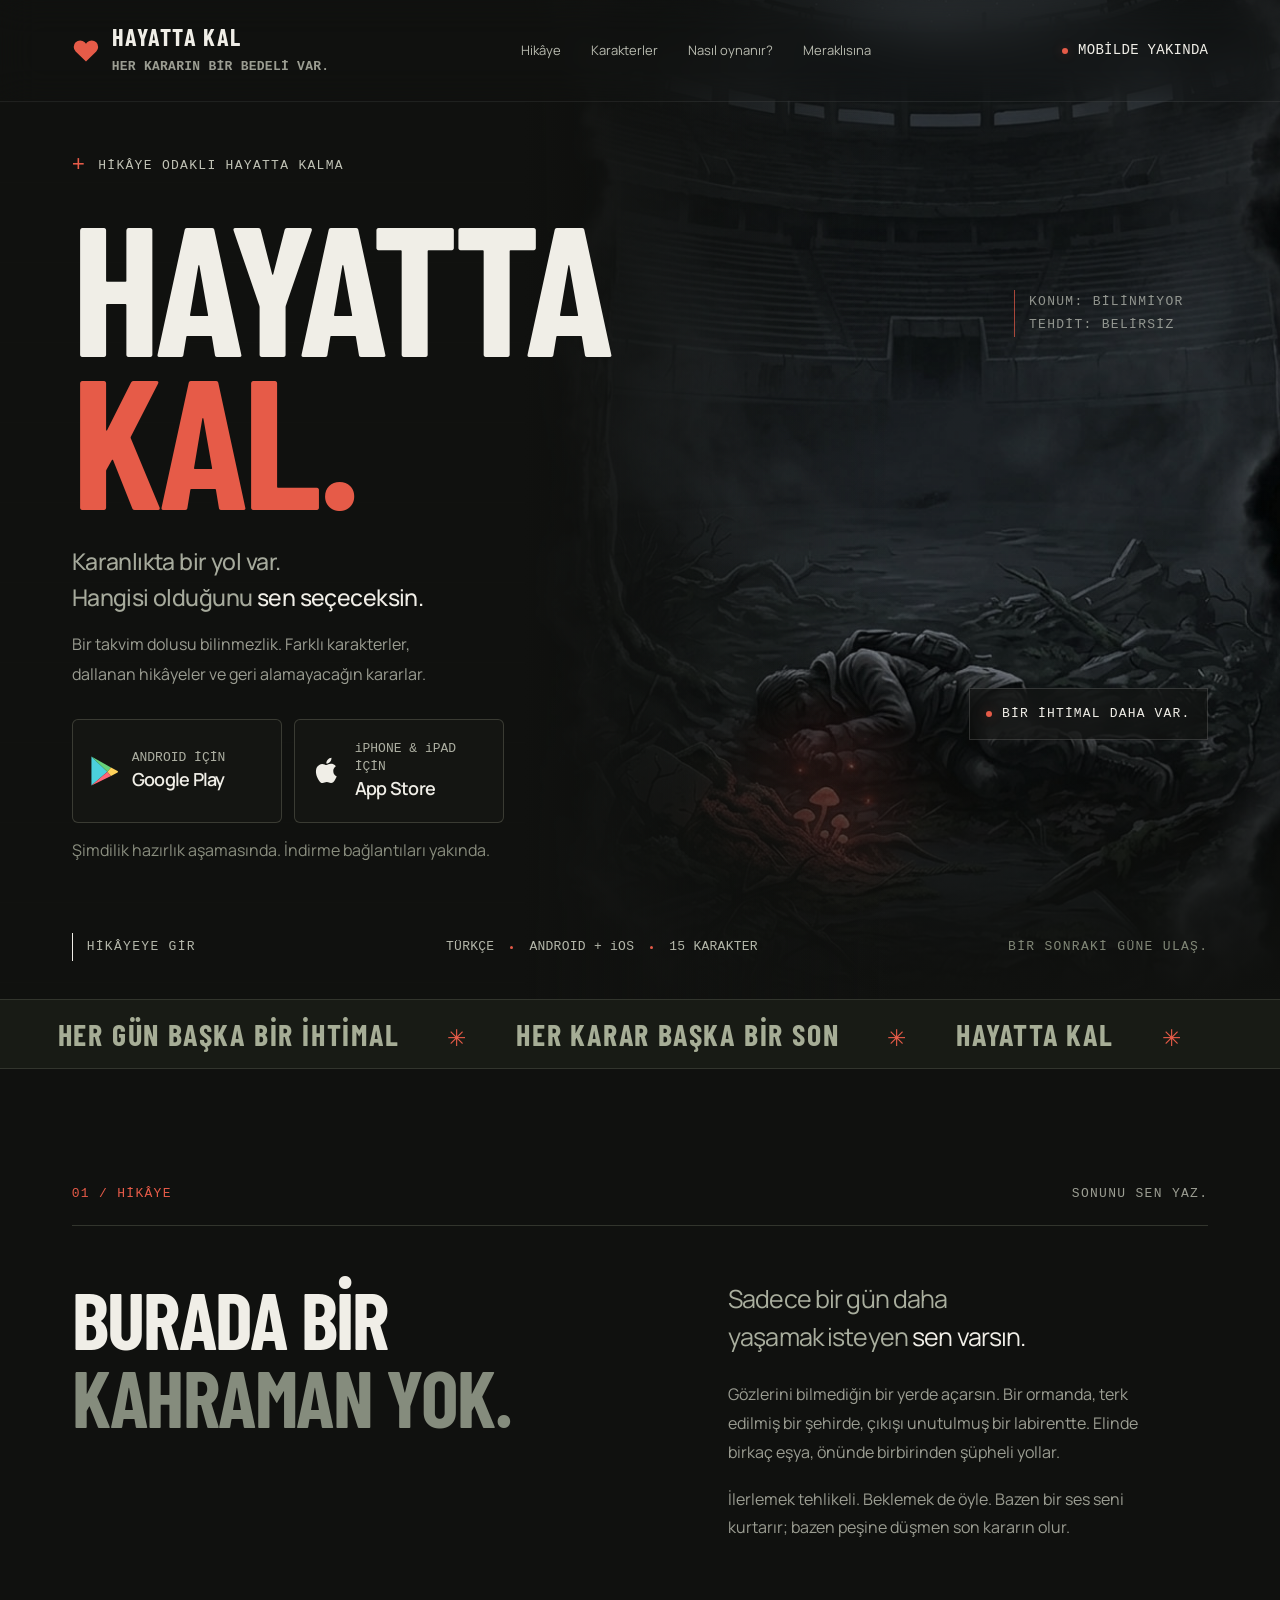
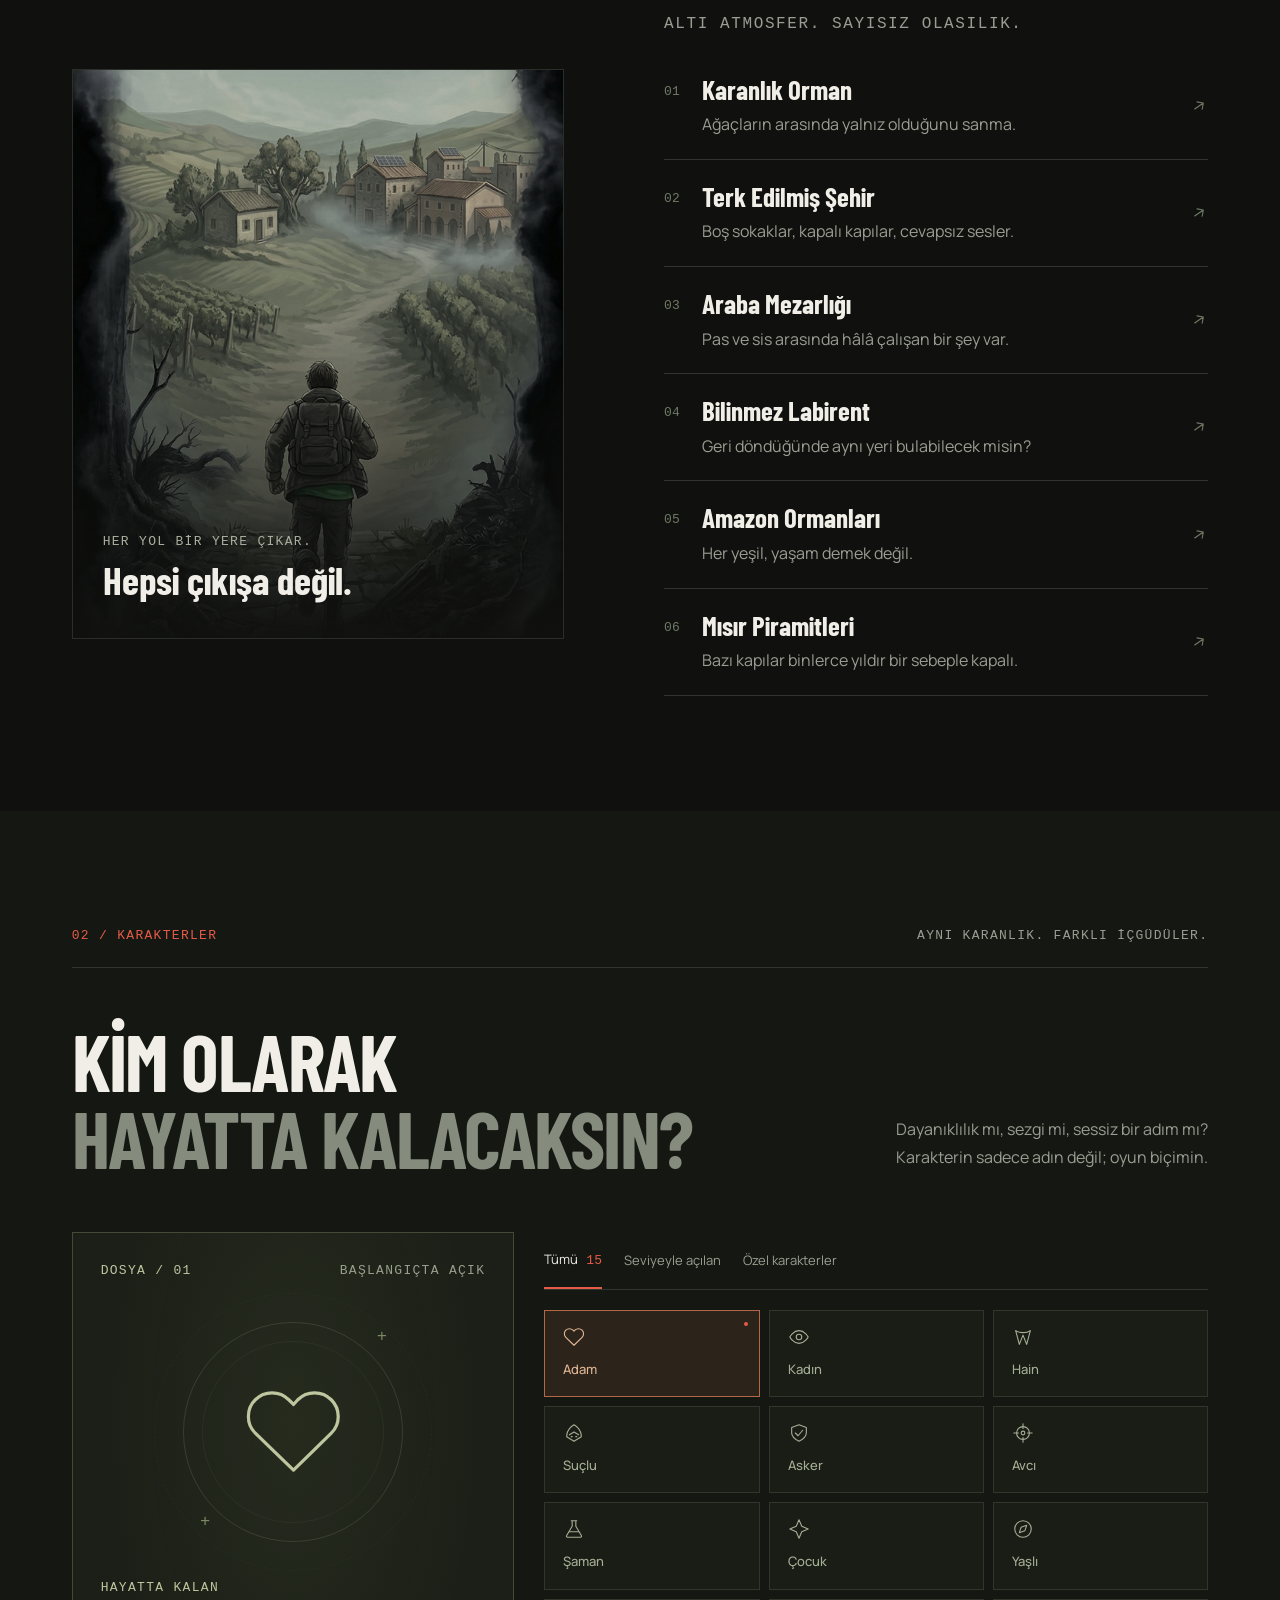
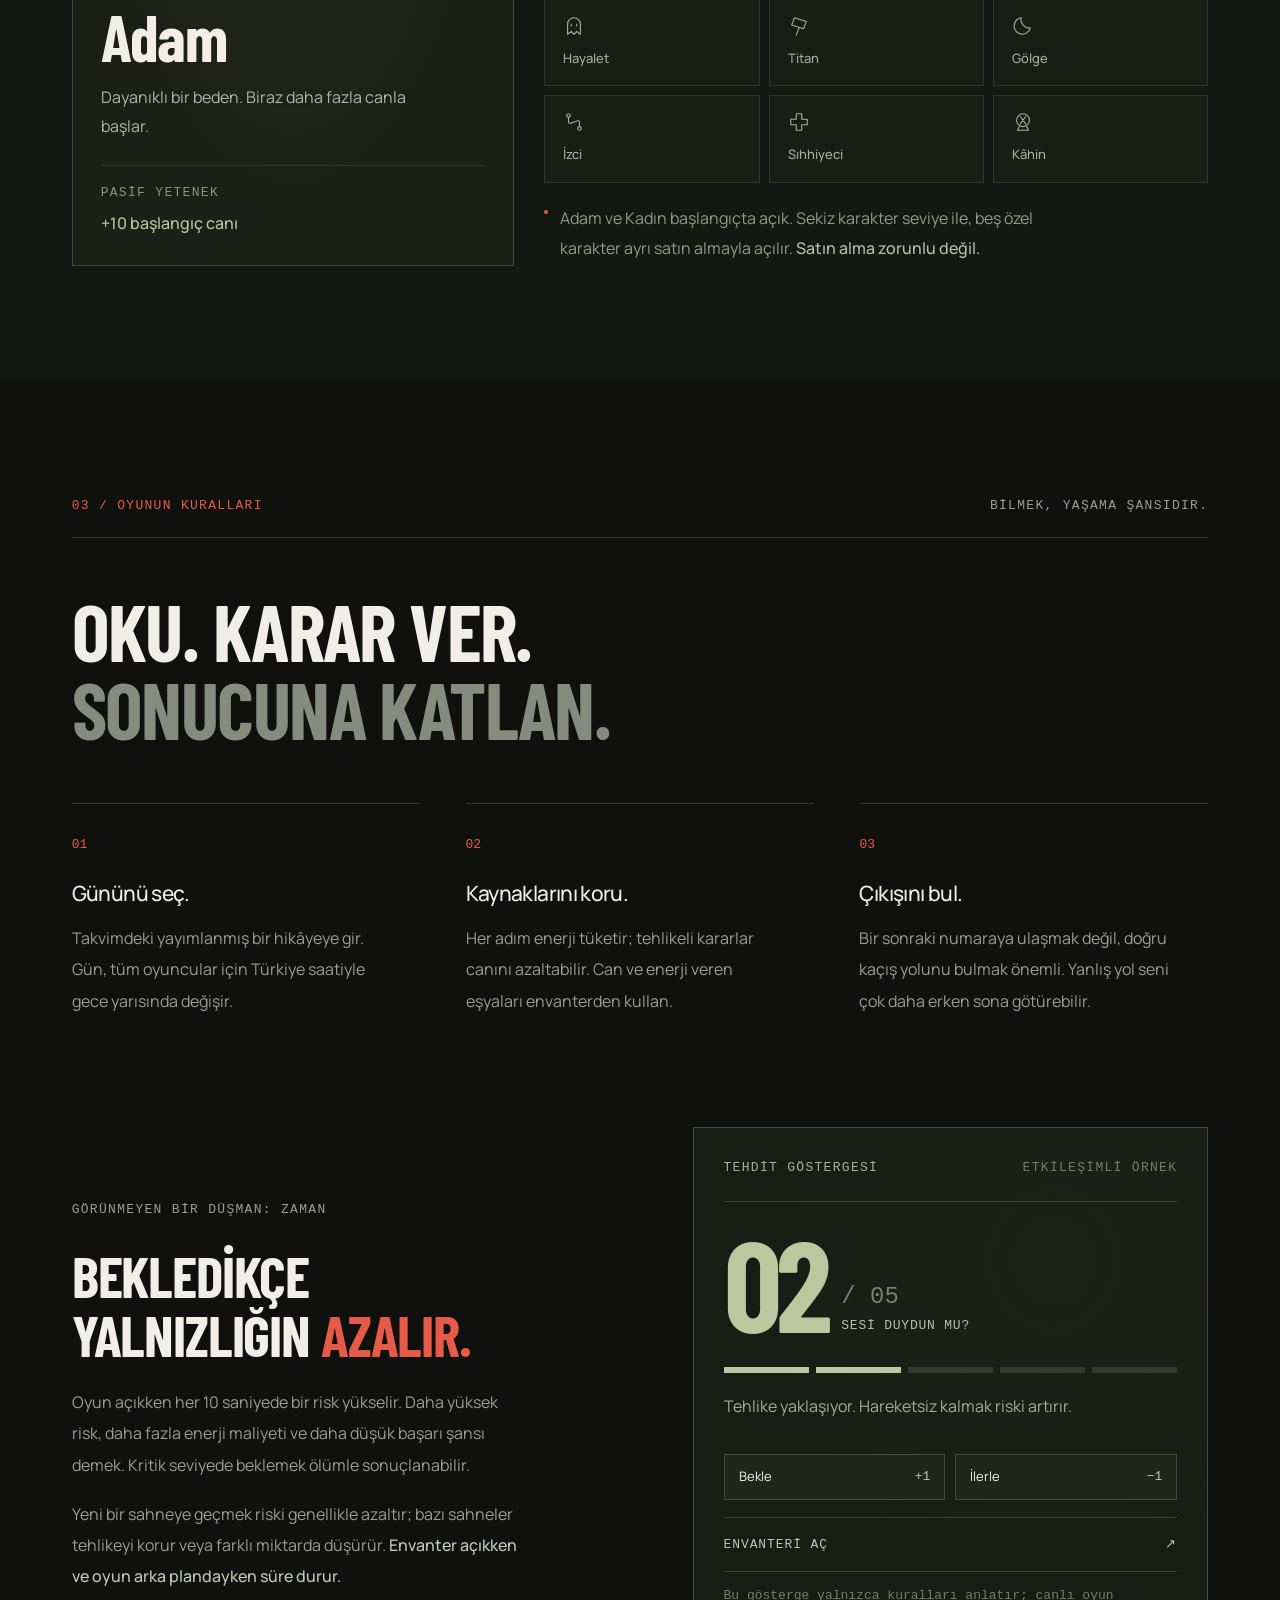
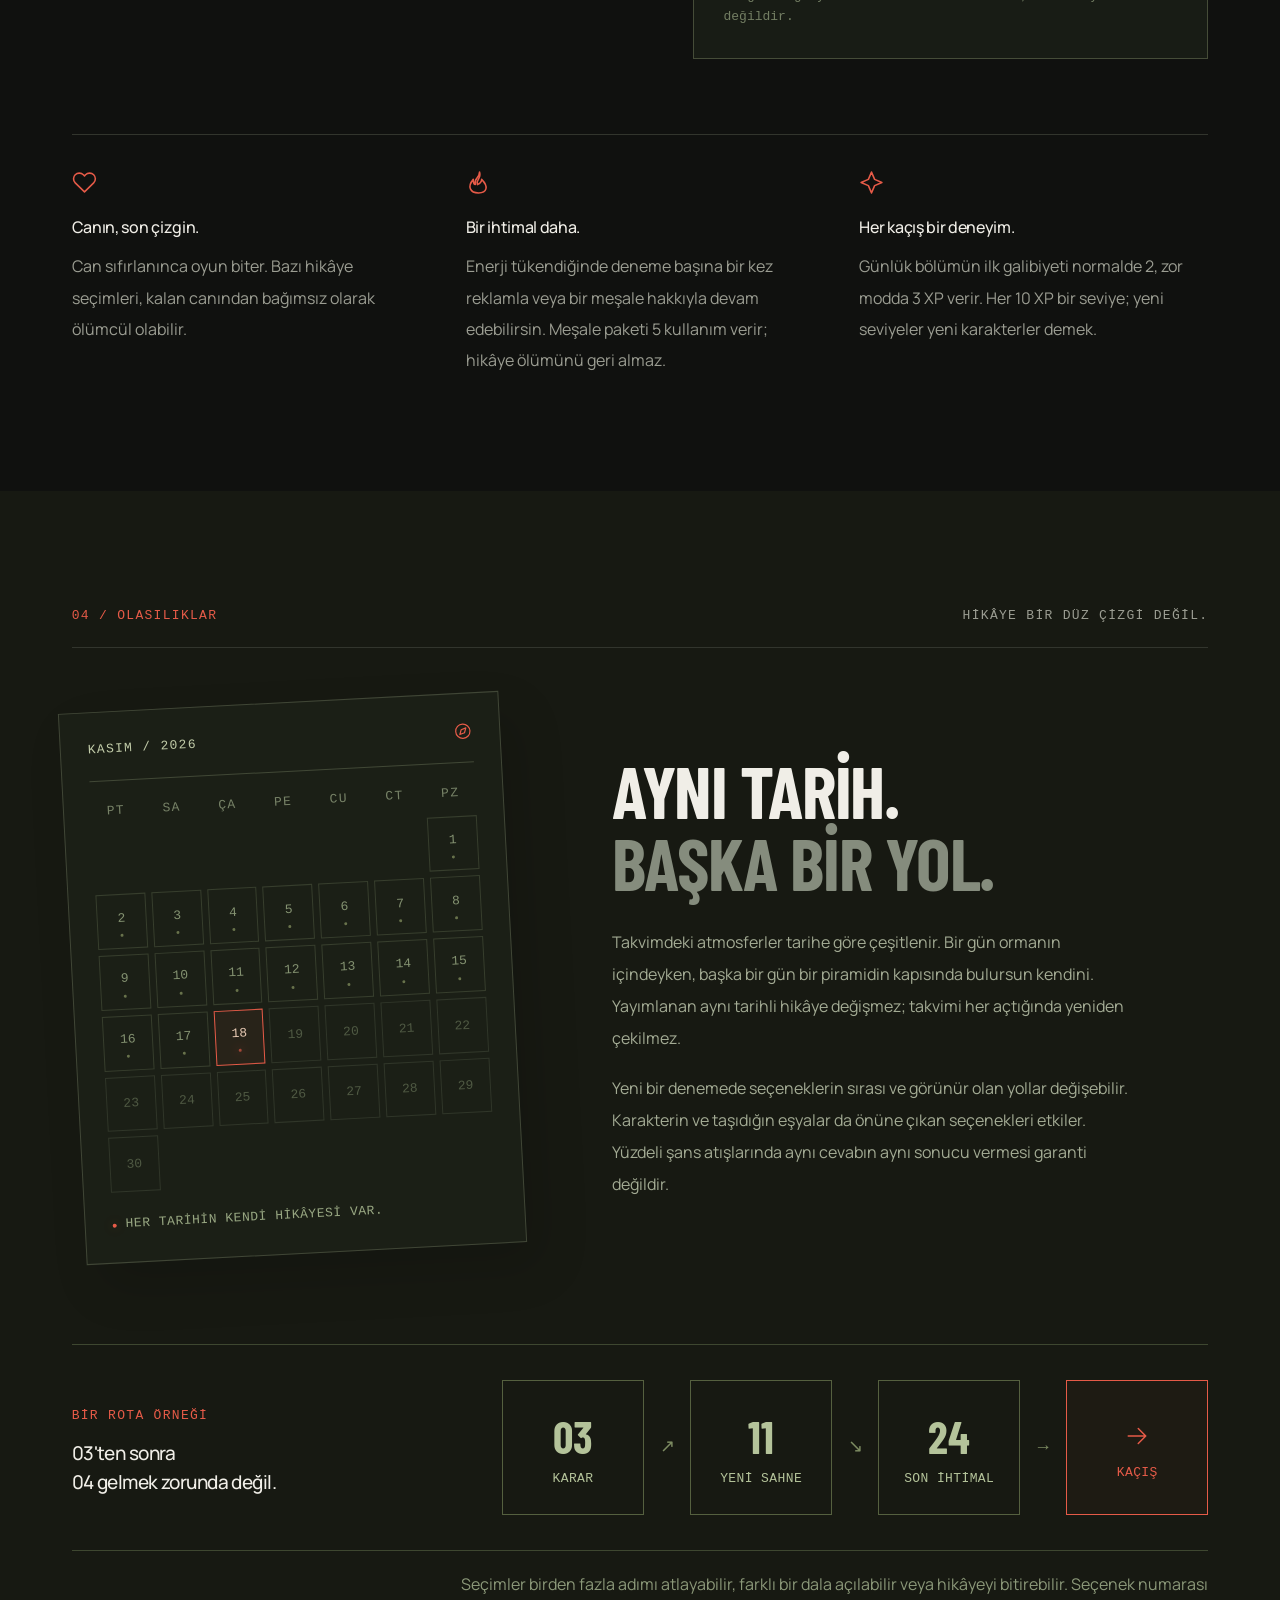
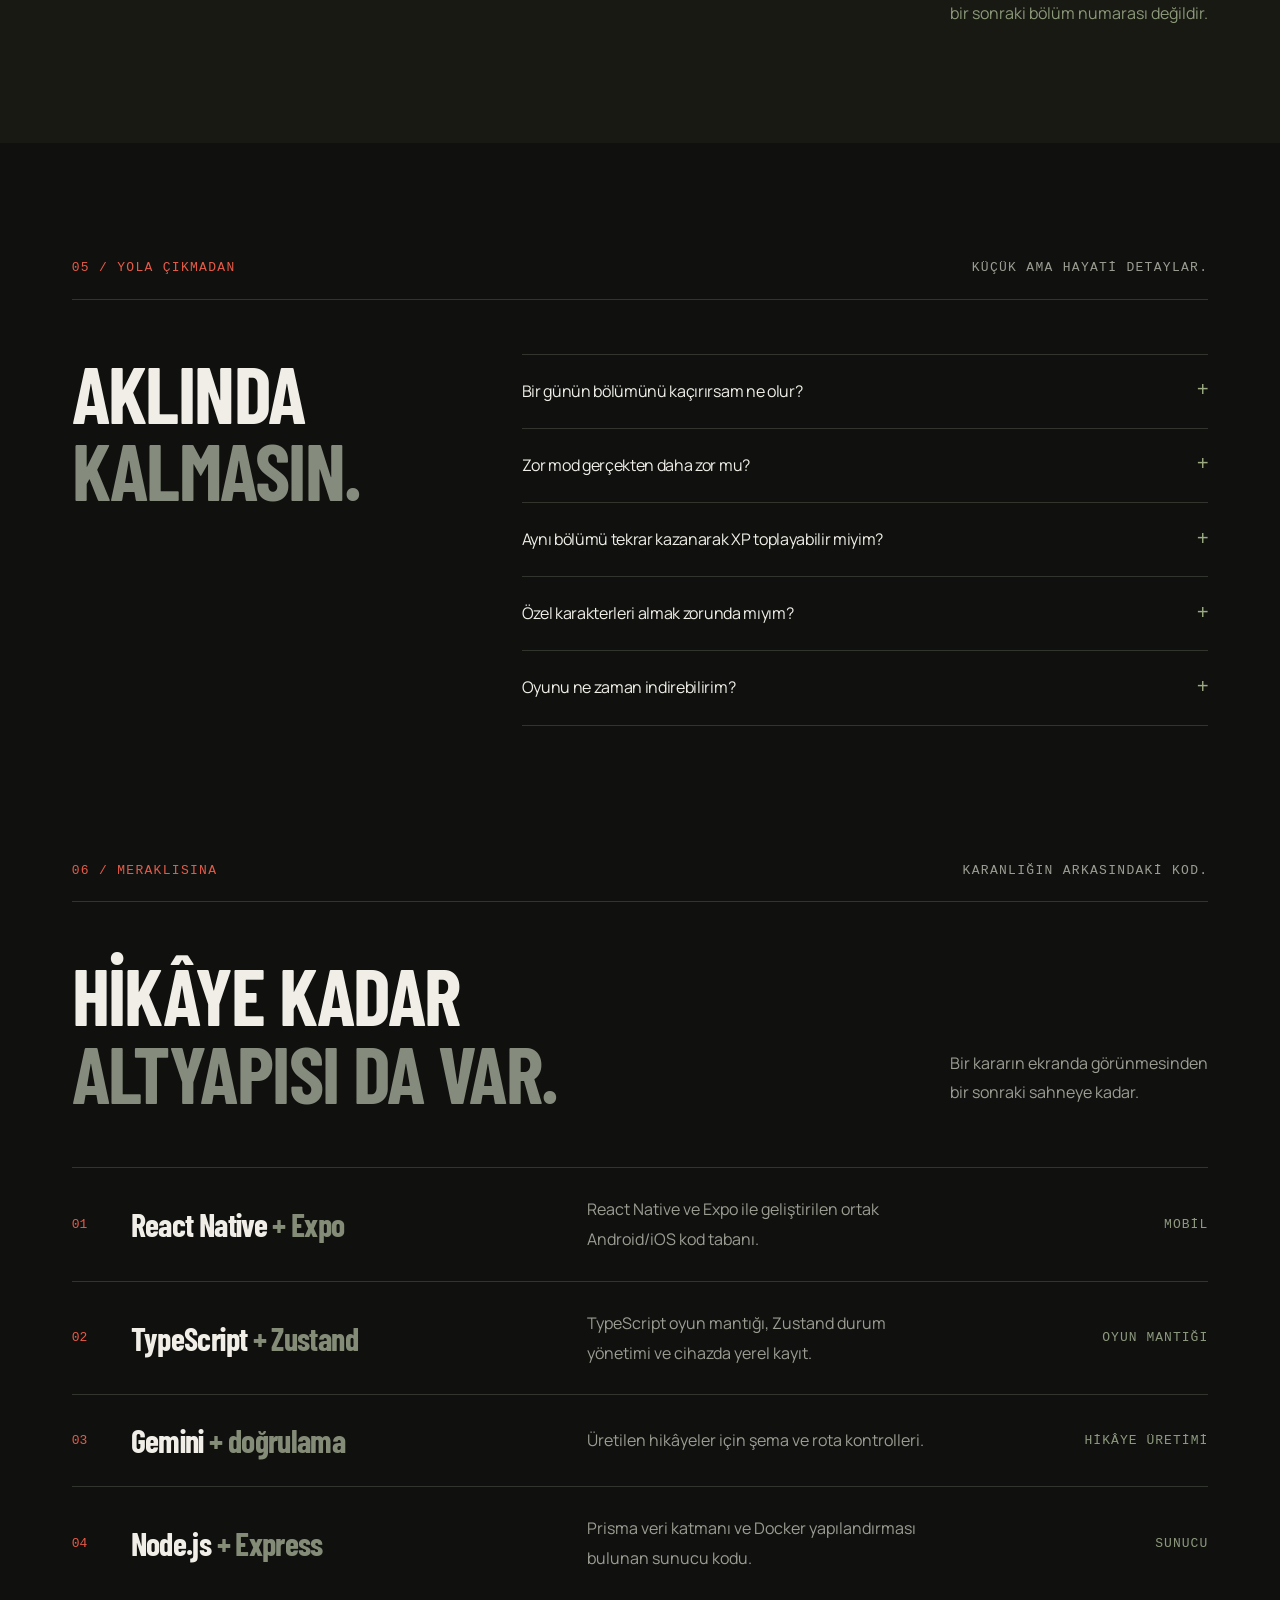
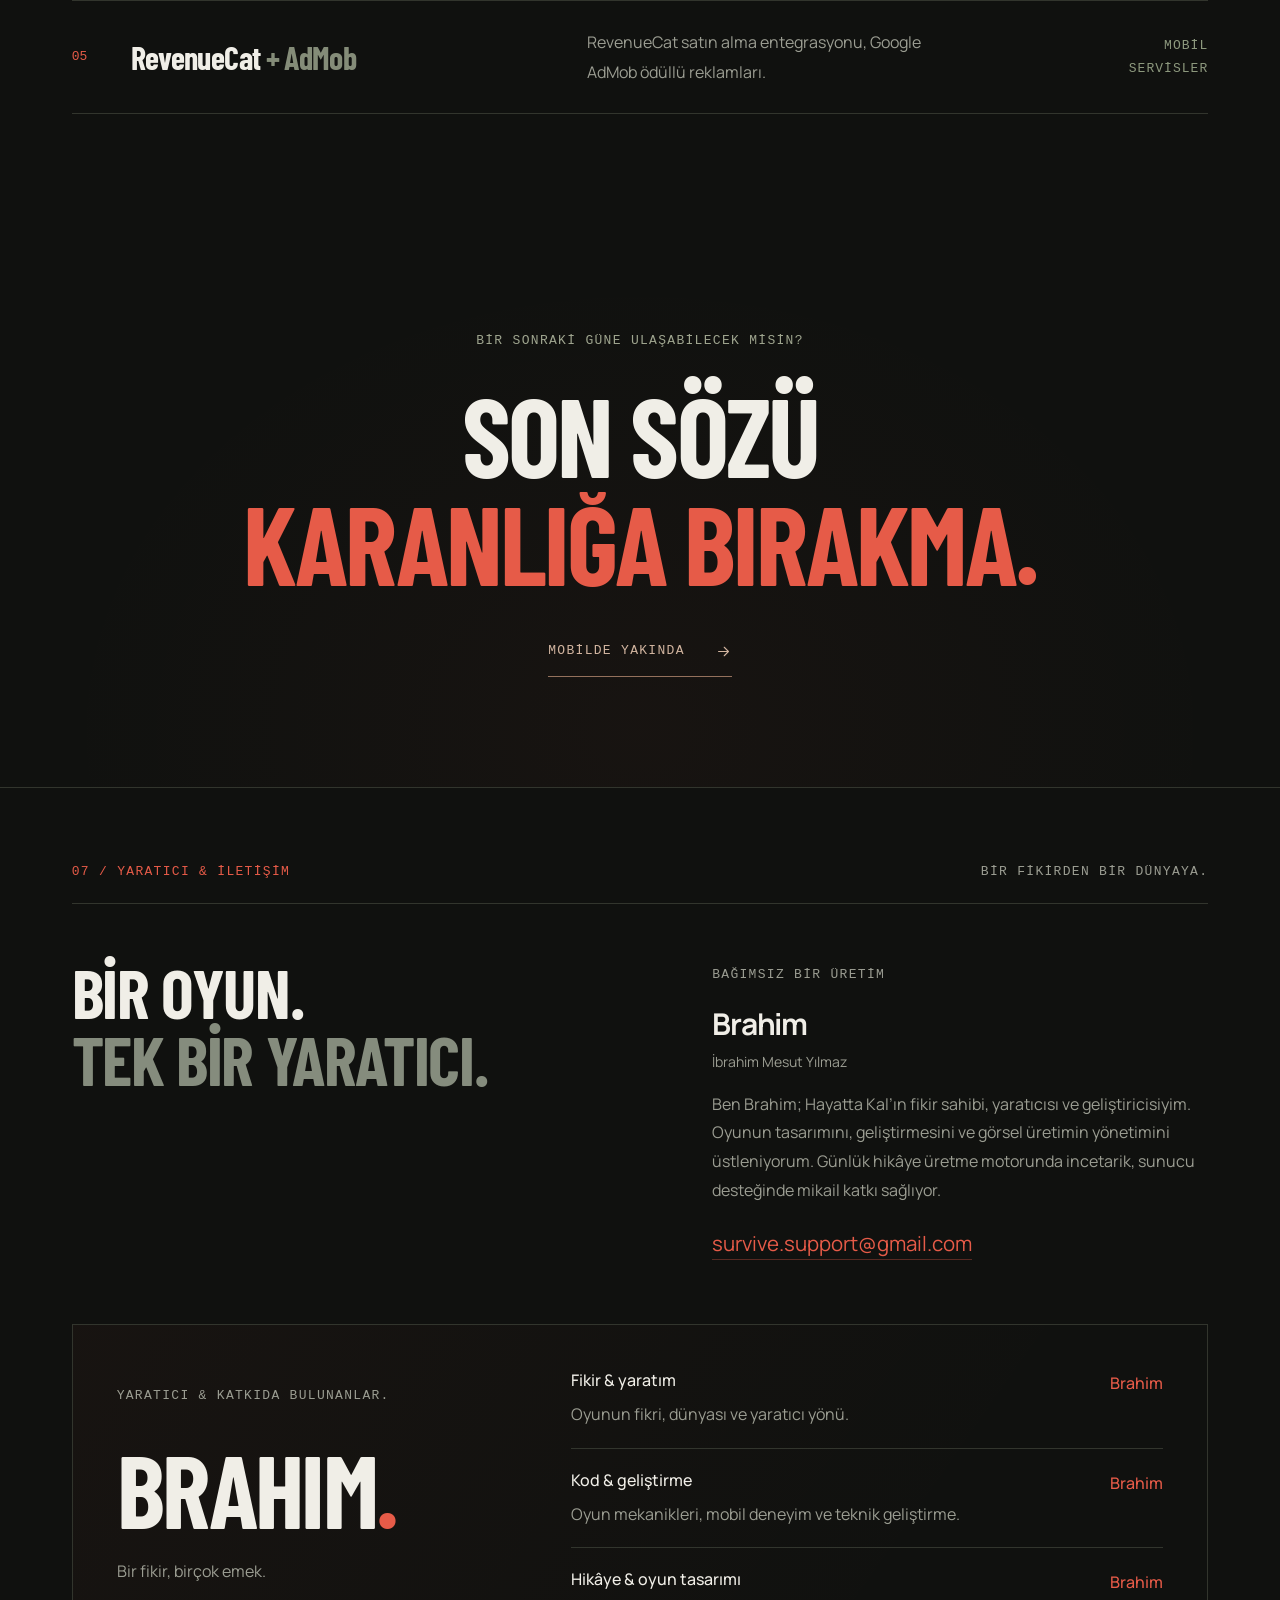
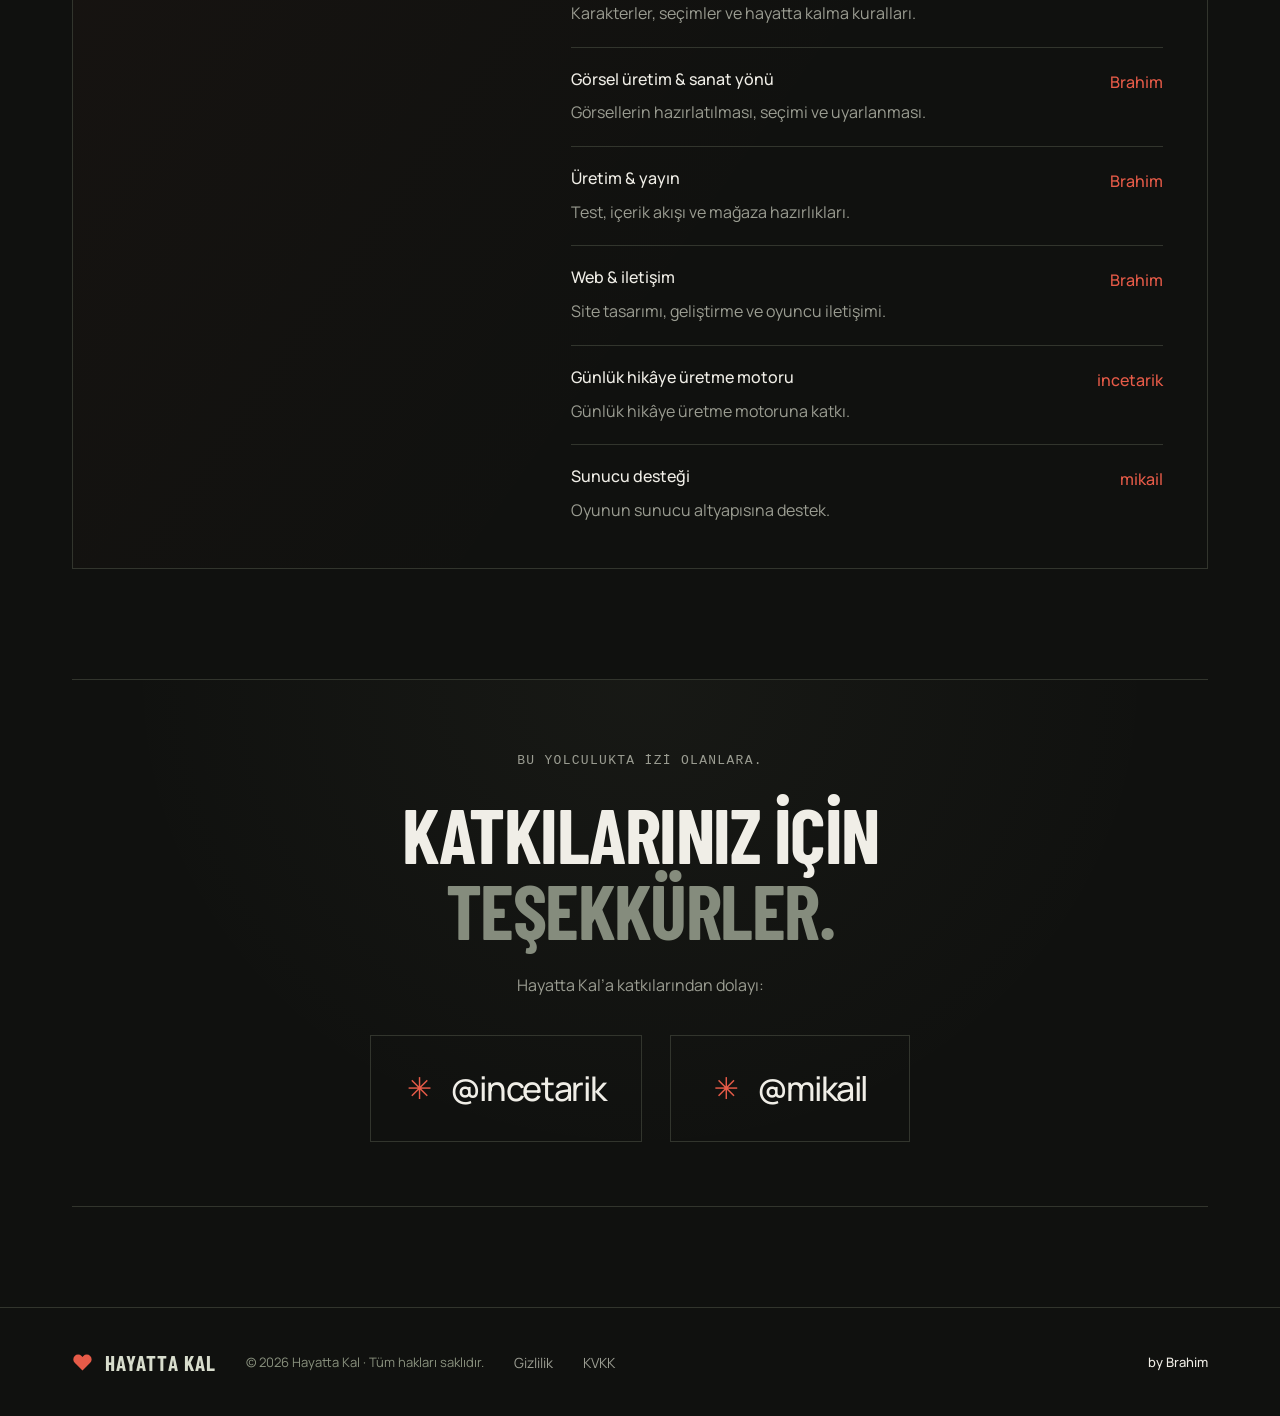
==== commit 8d493132: "Expand privacy disclosures, add KVKK dialogs and prepare domain release package" ====
--- a/index.html
+++ b/index.html
@@ -128,31 +128,36 @@
 
     <section class="contact-section section-shell" id="iletisim" aria-labelledby="contact-title">
       <div class="section-label reveal"><span>07 / YARATICI & İLETİŞİM</span><span>BİR FİKİRDEN BİR DÜNYAYA.</span></div>
-      <div class="contact-intro reveal"><h2 class="display-title" id="contact-title">BİR OYUN.<br><span>TEK BİR YARATICI.</span></h2><div><span class="eyebrow">BAĞIMSIZ BİR ÜRETİM</span><h3>Brahim <small>İbrahim Mesut Yılmaz</small></h3><p>Ben Brahim; Hayatta Kal’ın fikir sahibi, yaratıcısı ve geliştiricisiyim. Oyunun tasarımını, geliştirmesini ve görsel üretimin yönetimini üstleniyorum. Günlük hikâye üretme motorunda Tarık İnce, sunucu desteğinde Mikail katkı sağlıyor.</p><a class="contact-email" href="mailto:survive.support@gmail.com">survive.support@gmail.com</a></div></div>
-      <div class="creator-ledger reveal"><div class="creator-signature"><span class="eyebrow">YARATICI & KATKIDA BULUNANLAR.</span><strong>BRAHIM<span>.</span></strong><p>Bir fikir, birçok emek.</p></div><div class="creator-roles"><article><h3>Fikir & yaratım</h3><strong class="role-credit">Brahim</strong><p>Oyunun fikri, dünyası ve yaratıcı yönü.</p></article><article><h3>Kod & geliştirme</h3><strong class="role-credit">Brahim</strong><p>Oyun mekanikleri, mobil deneyim ve teknik geliştirme.</p></article><article><h3>Hikâye & oyun tasarımı</h3><strong class="role-credit">Brahim</strong><p>Karakterler, seçimler ve hayatta kalma kuralları.</p></article><article><h3>Görsel üretim & sanat yönü</h3><strong class="role-credit">Brahim</strong><p>Görsellerin hazırlatılması, seçimi ve uyarlanması.</p></article><article><h3>Üretim & yayın</h3><strong class="role-credit">Brahim</strong><p>Test, içerik akışı ve mağaza hazırlıkları.</p></article><article><h3>Web & iletişim</h3><strong class="role-credit">Brahim</strong><p>Site tasarımı, geliştirme ve oyuncu iletişimi.</p></article><article><h3>Günlük hikâye üretme motoru</h3><strong class="role-credit">Tarık İnce</strong><p>Günlük hikâye üretme motoruna katkı.</p></article><article><h3>Sunucu desteği</h3><strong class="role-credit">Mikail</strong><p>Oyunun sunucu altyapısına destek.</p></article></div></div>
+      <div class="contact-intro reveal"><h2 class="display-title" id="contact-title">BİR OYUN.<br><span>TEK BİR YARATICI.</span></h2><div><span class="eyebrow">BAĞIMSIZ BİR ÜRETİM</span><h3>Brahim <small>İbrahim Mesut Yılmaz</small></h3><p>Ben Brahim; Hayatta Kal’ın fikir sahibi, yaratıcısı ve geliştiricisiyim. Oyunun tasarımını, geliştirmesini ve görsel üretimin yönetimini üstleniyorum. Günlük hikâye üretme motorunda incetarik, sunucu desteğinde mikail katkı sağlıyor.</p><a class="contact-email" href="mailto:survive.support@gmail.com">survive.support@gmail.com</a></div></div>
+      <div class="creator-ledger reveal"><div class="creator-signature"><span class="eyebrow">YARATICI & KATKIDA BULUNANLAR.</span><strong>BRAHIM<span>.</span></strong><p>Bir fikir, birçok emek.</p></div><div class="creator-roles"><article><h3>Fikir & yaratım</h3><strong class="role-credit">Brahim</strong><p>Oyunun fikri, dünyası ve yaratıcı yönü.</p></article><article><h3>Kod & geliştirme</h3><strong class="role-credit">Brahim</strong><p>Oyun mekanikleri, mobil deneyim ve teknik geliştirme.</p></article><article><h3>Hikâye & oyun tasarımı</h3><strong class="role-credit">Brahim</strong><p>Karakterler, seçimler ve hayatta kalma kuralları.</p></article><article><h3>Görsel üretim & sanat yönü</h3><strong class="role-credit">Brahim</strong><p>Görsellerin hazırlatılması, seçimi ve uyarlanması.</p></article><article><h3>Üretim & yayın</h3><strong class="role-credit">Brahim</strong><p>Test, içerik akışı ve mağaza hazırlıkları.</p></article><article><h3>Web & iletişim</h3><strong class="role-credit">Brahim</strong><p>Site tasarımı, geliştirme ve oyuncu iletişimi.</p></article><article><h3>Günlük hikâye üretme motoru</h3><strong class="role-credit">incetarik</strong><p>Günlük hikâye üretme motoruna katkı.</p></article><article><h3>Sunucu desteği</h3><strong class="role-credit">mikail</strong><p>Oyunun sunucu altyapısına destek.</p></article></div></div>
     </section>
 
     <section class="thanks-section section-shell" id="tesekkurler" aria-labelledby="thanks-title">
       <div class="thanks-inner reveal"><span class="eyebrow">BU YOLCULUKTA İZİ OLANLARA.</span><h2 class="display-title" id="thanks-title">KATKILARINIZ İÇİN<br><span>TEŞEKKÜRLER.</span></h2><p>Hayatta Kal’a katkılarından dolayı:</p><div class="thanks-names"><div><span class="thanks-mark" aria-hidden="true">✳</span><strong>@incetarik</strong></div><div><span class="thanks-mark" aria-hidden="true">✳</span><strong>@mikail</strong></div></div></div>
     </section>
   </main>
-  <footer class="site-footer section-shell"><a class="brand" href="#baslangic"><svg class="brand-heart"><use href="#i-heart"/></svg><span>HAYATTA KAL</span></a><span class="copyright">© <span id="copyright-year">2026</span> Hayatta Kal · Tüm hakları saklıdır.</span><button class="privacy-trigger" type="button" aria-haspopup="dialog">Gizlilik</button><span class="site-credit"><strong>by Brahim</strong></span></footer>
-
-  <dialog class="privacy-modal" aria-labelledby="privacy-title">
-    <div class="privacy-toolbar"><span class="eyebrow">HAYATTA KAL / GİZLİLİK</span><button class="drawer-close privacy-close" type="button" aria-label="Gizlilik penceresini kapat"><span></span><span></span></button></div>
-    <div class="privacy-content">
+  <footer class="site-footer section-shell"><a class="brand" href="#baslangic"><svg class="brand-heart"><use href="#i-heart"/></svg><span>HAYATTA KAL</span></a><span class="copyright">© <span id="copyright-year">2026</span> Hayatta Kal · Tüm hakları saklıdır.</span><button class="privacy-trigger" data-legal-target="privacy" type="button" aria-haspopup="dialog">Gizlilik</button><button class="privacy-trigger kvkk-trigger" data-legal-target="kvkk" type="button" aria-haspopup="dialog">KVKK</button><span class="site-credit"><strong>by Brahim</strong></span></footer>
+
+  <dialog class="privacy-modal privacy-modal" data-legal-modal="privacy" aria-labelledby="privacy-title"><div class="privacy-toolbar"><span class="eyebrow">HAYATTA KAL / GİZLİLİK</span><button class="drawer-close legal-close" type="button" aria-label="Gizlilik Politikası penceresini kapat"><span></span><span></span></button></div><div class="privacy-content">
+
   <h2 id="privacy-title">Gizlilik Politikası</h2>
-  <p class="date">Son güncelleme: 15 Kasım 2026</p>
-  <p>Bu politika, İbrahim Mesut Yılmaz tarafından sunulan Hayatta Kal mobil oyununun veri kullanımını açıklar. Gizlilik ve destek iletişimi: <a href="mailto:survive.support@gmail.com">survive.support@gmail.com</a>.</p>
+  <p class="date">Son güncelleme: 18 Kasım 2026</p>
+  <p>Bu politika, İbrahim Mesut Yılmaz tarafından sunulan Hayatta Kal tanıtım sitesinin ve cihaz içi kayıt kullanan mobil oyunun veri kullanımını açıklar. Gizlilik ve destek iletişimi: <a href="mailto:survive.support@gmail.com">survive.support@gmail.com</a>.</p>
+
+
+  <h3>Tanıtım sitesi, çerezler ve dış bağlantılar</h3>
+  <p>Tanıtım sitesinin mevcut sürümünde üyelik, iletişim formu, reklam SDK’sı, ziyaretçi analiz kodu, pazarlama çerezi veya tarayıcıda izleme amaçlı yerel depolama bulunmaz. Yazı tipleri ve görseller sitenin kendi dosyalarından yüklenir. Siteyi ziyaret etmek mobil oyunun reklam veya satın alma servislerini çalıştırmaz.</p>
+  <p>Sayfanın iletilmesi ve güvenliği için barındırma altyapısı IP adresi, istek zamanı, istenen sayfa, HTTP sonucu ve tarayıcının ilettiği teknik bilgileri işleyebilir. İletişim bağlantısı kendi e-posta uygulamanı açar; mesajı sen gönderdiğinde e-posta sağlayıcıları da bu iletişimi işler. Dış servislerin bağlantıları, o servise geçtiğinde kendi gizlilik koşullarına tabidir.</p>
 
   <h3>Oyun kaydı ve günlük içerik</h3>
   <p>XP, seviye, karakter seçimi, başarımlar, günlük sonuçlar, reklamla açılan günler, meşale kullanım bakiyesi, aynı meşale işleminin tekrar verilmesini engelleyen işlem referansları ve ses tercihleri cihazdaki uygulama alanında saklanır. Mevcut sürümde oyuncu hesabı oluşturma ve geliştirici tarafından sağlanan cihazlar arası bulut kayıt hizmeti yoktur. İşletim sisteminin yedekleme işlevleri cihaz ayarlarına göre ayrıca çalışabilir; bunlar oyun içi bir bulut kayıt hizmeti değildir.</p>
-  <p>Günlük hikâyeler internet üzerinden indirilir. Bu bağlantılar sırasında içerik barındırma sağlayıcısı IP adresi, istek zamanı ve istenen dosya gibi teknik erişim verilerini işleyebilir. Oyun ilerlemesi günlük hikâye indirme isteğine eklenmez. Bu cihaz içi kayıt sürümünde oyun olayları geliştiricinin ayrı bir analiz API'sine gönderilmez.</p>
+  <p>Günlük hikâyeler internet üzerinden indirilir. Bu bağlantılar sırasında içerik barındırma sağlayıcısı IP adresi, istek zamanı ve istenen dosya gibi teknik erişim verilerini işleyebilir. Oyun ilerlemesi günlük hikâye indirme isteğine eklenmez. Bu cihaz içi kayıt/CDN sürümünde oyun olayları geliştiricinin ayrı bir analiz API'sine gönderilmez. Kaynak kodunda API ve hesap aktarımı için hazırlıklar bulunması, bu hizmetlerin bu sürümde açık olduğu anlamına gelmez. Sunucu tabanlı kayıt veya olay analizi kullanıma sunulmadan önce veri akışı ve bu metin güncellenir.</p>
 
   <h3>Ödüllü reklamlar</h3>
   <p>Yaş veya doğum tarihi sormayız. Bütün oyuncular için genel izleyici (G) reklam içerik sınırı, kişiselleştirilmemiş reklam isteği ve rıza yaşının altındaki kullanıcılar için sunulan kısıtlı veri işleme etiketleri uygulanır. Bunlar reklam içeriği ve veri işlemesini sınırlayan ayarlardır; her reklamın içeriği hakkında mutlak garanti değildir.</p>
   <p>Kaçırılan geçmiş günleri açmak veya enerji tükendiğinde bir oyun denemesinde en fazla bir kez devam etmek için isteğe bağlı Google AdMob ödüllü reklamları kullanılır. Reklam hizmeti IP adresi ve buna dayanan yaklaşık konum, cihaz/reklam kimlikleri, reklamla etkileşim ve teknik tanı bilgilerini reklam sunma, ölçüm ve kötüye kullanımı önleme amacıyla işleyebilir. Kişiselleştirilmemiş reklam isteği kullanılması bütün teknik veri işlemenin durduğu anlamına gelmez.</p>
   <p>Reklam isteğinden önce Google'ın izin durumu kontrol edilir. Bu sürümde tüm kullanıcılara uygulanan koruyucu etiketler nedeniyle Google ek izin formu göstermeyebilir. Uygulamanın Ayarlar bölümündeki “Reklam gizlilik seçenekleri” mevcut durumu açıklar ve gerektiğinde sunulan formu açar. İşletim sisteminin reklam gizliliği kontrollerini de kullanabilirsin. Reklamları Kaldır hakkı, yayımlanmış geçmiş günlere reklam izlemeden erişim sağlar.</p>
+  <p>Kişiselleştirilmemiş reklam veya Google izin formunun gösterilmemesi, tek başına KVKK kapsamında açık rıza alındığı anlamına gelmez. Rıza gerektiren veri işleme için ayrıca geçerli bir tercih mekanizması gerekir.</p>
   <p>Google'ın veri kullanımı: <a href="https://policies.google.com/privacy" target="_blank" rel="noopener noreferrer">Google Gizlilik Politikası</a> ve <a href="https://policies.google.com/technologies/partner-sites" target="_blank" rel="noopener noreferrer">iş ortağı uygulamalarından gelen bilgiler</a>.</p>
 
   <h3>Satın alımlar</h3>
@@ -163,17 +168,62 @@
   <h3>Destek mesajları</h3>
   <p>Destek için e-posta gönderirsen, e-posta adresin ve kendi eklediğin bilgiler talebini yanıtlamak için kullanılır. Oyun otomatik olarak bir destek e-postası göndermez. Şifre, kart bilgisi veya kimlik belgesi göndermeni istemeyiz.</p>
 
-  <h3>Saklama, silme ve talepler</h3>
+  <h3>Cihaz kaydını silme ve satın almaları geri yükleme</h3>
   <p>Cihazdaki kayıt, işletim sistemi üzerinden uygulama verilerini sildiğinde kaldırılabilir; sistem yedeklerini ayrıca yönetmen gerekebilir. Bu işlem oyun ilerlemesini silebilir. Kalıcı satın alma haklarını ilgili platformdaki aynı mağaza hesabıyla geri yüklemek ayrı bir işlemdir. Android'den iOS'a satın alma hakkı taşınması mevcut sürümde vaat edilmez.</p>
   <p>Geliştiricinin veya hizmet sağlayıcılarının işlediği veriler hakkında bilgi, düzeltme veya silme talebi için <a href="mailto:survive.support@gmail.com?subject=Hayatta%20Kal%20gizlilik%20talebi">survive.support@gmail.com</a> adresine başvurabilirsin. İlgili kaydı bulmak için gerekli en az bilgi, örneğin bir satın alma işlem referansı, istenebilir. Talep, ilgili kayıtla eşleştirilerek değerlendirilir; yasal saklama ve işlem doğrulama gereklilikleri ayrıca dikkate alınır. Google ve RevenueCat'in kendi hizmetlerindeki veri işlemesi ve saklama kuralları kendi politikalarında açıklanır.</p>
 
   <h3>Güvenlik ve hizmet sağlayıcıları</h3>
   <p>İçerik, reklam ve satın alma servisleriyle ağ iletişiminde HTTPS kullanılır. Google, RevenueCat ve barındırma sağlayıcıları hizmetlerini farklı ülkelerdeki altyapılarında işleyebilir. Hiçbir saklama veya aktarım yöntemi mutlak güvenlik garantisi vermez.</p>
 
+
+  <h3>Hukuki sebepler ve KVKK hakları</h3>
+  <p>Veri sorumlusu İbrahim Mesut Yılmaz’dır. Hizmetin sunulması ve satın alma haklarının doğrulanmasıyla doğrudan ilgili gerekli işlemler KVKK m.5/2(c); güvenlik için zorunlu ve haklarına ölçüsüz müdahale etmeyen işlemler m.5/2(f); bir hakkın tesisi, kullanılması veya korunması m.5/2(e); somut yasal yükümlülükler için gereken işlemler m.5/2(ç) çerçevesinde değerlendirilir. Reklam veya isteğe bağlı takip için bunlardan birine dayanılamıyorsa m.5/1 uyarınca ayrı açık rıza gerekir. Ayrıntılı amaç/veri eşleştirmesi <a href="kvkk.html">KVKK Aydınlatma Metni</a> içindedir.</p>
+  <p>Verilerinin işlenmesini öğrenme, bilgi isteme, amacını ve alıcılarını öğrenme, yanlış kayıtları düzelttirme, şartları oluştuğunda silme/yok etme ve alıcılara bildirim isteme, yalnız otomatik analizle aleyhine çıkan sonuca itiraz etme ve hukuka aykırı işleme zararının giderilmesini isteme hakların vardır. Başvuru için <a href="mailto:survive.support@gmail.com?subject=KVKK%20basvurusu">survive.support@gmail.com</a> adresini kullanabilirsin. Kimliğini ve talebini güvenli biçimde eşleştirmek için gerekli asgari bilgi istenebilir. Başvurular en kısa sürede, en geç 30 gün içinde yazılı veya elektronik olarak yanıtlanır; kanuni başvuru yolların saklıdır.</p>
+
+  <h3>Saklama ölçütleri ve silme</h3>
+  <p>Cihazdaki oyun verileri sen uygulama verilerini silene kadar kalabilir. Teknik erişim kayıtları yalnız hizmetin işletilmesi ve güvenliğin sağlanması için gerekli süreyle; destek mesajları talebin sonuçlandırılması ve gerekli takibiyle sınırlı olarak tutulur. Satın alma/işlem kayıtları hakların doğrulanması ve geri yüklenmesi için gerektiği sürece, bir uyuşmazlığa konu kayıtlar ilgili hakkın korunması için gereken süreyle sınırlı saklanır. Somut bir yasal saklama zorunluluğu varsa yalnız ilgili kayıt ve süre bakımından uygulanır; süresiz saklama amacı yoktur.</p>
+  <p>İşleme şartları ortadan kalktığında kayıtlar ilgili mevzuat uyarınca silinir, yok edilir veya gerçek anlamda anonimleştirilir. Geliştirici kontrolündeki kayıtlar ile sağlayıcıların kendi sorumluluğundaki mağaza, reklam ve e-posta kayıtları farklı olabilir; bir talepte hangi kayıt için hangi işlem yapıldığı açıklanır. RevenueCat’teki bir müşteri kaydının silinmesi mağazadaki satın almayı iptal etmekle aynı işlem değildir. Veri silme bir iade talebi de değildir.</p>
+
+  <h3>Alıcılar ve yurt dışı işlemler</h3>
+  <p>Teknik erişim verileri barındırma sağlayıcılarınca, satın alma/uygulama müşteri kimliği ve işlem referansları RevenueCat ve ilgili mağazaca, reklam verileri Google AdMob tarafından, destek mesajları ise e-posta sağlayıcısı Google/Gmail üzerinden işlenir. Yetkili mercilere veri ancak somut hukuki zorunluluk kapsamında iletilebilir. Geliştirici oyun ilerlemesini reklam hedefleme listesi veya üçüncü kişilere satılacak bir veri listesi olarak kullanmaz.</p>
+  <p>Google, Apple ve RevenueCat gibi hizmetlerin kullanımı yurt dışındaki sistemlerde veri işlenmesini içerebilir. İşleme hukuki sebebi ile yurt dışına aktarımın hukuki dayanağı farklı konulardır: aktarım için KVKK m.9’daki uygun şart ve güvenceler ayrıca sağlanmalıdır. Bu metni okumak veya “Kapat” düğmesine basmak aktarım rızası değildir; bu metin tek başına bir aktarım sözleşmesinin yerine geçmez.</p>
+
+  <h3>Yaş grubu ve hassas bilgiler</h3>
+  <p>Oyun 13 yaş ve üzeri kitle için hazırlanır; yaş veya doğum tarihi alanı bulunmaz. Reklamlar için uygulanan koruyucu ayarlar, çocukların verileri ve gerekli olduğunda veli/vasi onayıyla ilgili yükümlülüklerin yerine geçtiği anlamına gelmez. Destek mesajında sağlık, kimlik belgesi, parola veya kart bilgisi paylaşma. Çocuğa ait verilerle ilgili talepler de destek adresine iletilebilir.</p>
+
   <h3>Politika değişiklikleri</h3>
   <p>Veri kullanımı veya oyun özellikleri değiştiğinde bu sayfa ve güncelleme tarihi yenilenir. Hesap veya bulut kayıt hizmeti eklenirse, bu hizmete ilişkin bilgiler kullanıma sunulmadan önce açıklanır.</p>
 
-</div>
-  </dialog>
+</div></dialog>
+  <dialog class="privacy-modal kvkk-modal" data-legal-modal="kvkk" aria-labelledby="kvkk-title"><div class="privacy-toolbar"><span class="eyebrow">HAYATTA KAL / KVKK</span><button class="drawer-close legal-close" type="button" aria-label="KVKK Aydınlatma Metni penceresini kapat"><span></span><span></span></button></div><div class="privacy-content">
+  <h2 id="kvkk-title">KVKK Aydınlatma Metni</h2>
+  <p class="date">Son güncelleme: 18 Kasım 2026</p>
+  <p>Bu metin, 6698 sayılı Kişisel Verilerin Korunması Kanunu’nun 10. maddesi kapsamında Hayatta Kal tanıtım sitesini ziyaret edenleri, mobil oyunun cihaz içi kayıt sürümünü kullananları ve destek için iletişim kuranları bilgilendirir. Açık rıza metni değildir; okuma, siteye girme veya pencereyi kapatma rıza sayılmaz.</p>
+  <h3>Veri sorumlusu ve iletişim</h3>
+  <p>Veri sorumlusu <strong>İbrahim Mesut Yılmaz (Brahim)</strong>’dır. Destek ve kişisel veri başvuruları: <a href="mailto:survive.support@gmail.com?subject=KVKK%20basvurusu">survive.support@gmail.com</a>.</p>
+  <h3>Veriler, toplama yöntemleri, amaçlar ve hukuki sebepler</h3>
+  <ul>
+    <li><strong>Web/oyun içeriği erişimi:</strong> IP adresi, istek zamanı, istenen kaynak ve tarayıcı/ağ teknik bilgileri elektronik HTTP istekleriyle altyapıya ulaşır. İstenen sayfanın ve günlük içeriğin sunulması için gerekli kısım m.5/2(c); güvenlik ve kötüye kullanım önleme için zorunlu, ölçülü kısım m.5/2(f) kapsamında işlenir.</li>
+    <li><strong>Oyun kaydı:</strong> XP, seviye, karakterler, bölüm sonucu, eşya ve meşale bakiyesi cihazda tutulur; oyunun çalışması için gerekli işlemler m.5/2(c) kapsamındadır. Bu CDN sürümünde geliştiriciye bulut ilerleme kaydı veya oyun olayı analizi gönderilmez.</li>
+    <li><strong>Satın alma:</strong> RevenueCat uygulama müşteri kimliği, satın alma geçmişi, ürün/işlem referansları ve doğrulama verileri SDK/mağaza bağlantılarıyla işlenir. Hakkı sağlama ve geri yükleme için gerekli kısım m.5/2(c); somut hak uyuşmazlığı kayıtları m.5/2(e) kapsamındadır. Kart bilgileri geliştirici tarafından alınmaz.</li>
+    <li><strong>Destek:</strong> E-postayla bildirdiğin adres, ad ve mesaj içeriği talebini yanıtlamak için alınır. Mevcut hizmet veya satın alma talebiyle doğrudan ilgili gerekli kısım m.5/2(c), hakkın korunmasına ilişkin kayıtlar m.5/2(e); diğer destek taleplerinin yanıtlanması için zorunlu ve ölçülü kısım m.5/2(f) kapsamında değerlendirilir.</li>
+    <li><strong>Reklam:</strong> Mobil oyunda etkinleştirilen Google AdMob, reklam sunumu, ölçüm ve sahtekârlık önleme için IP/yaklaşık konum, cihaz veya uygulama kimlikleri, etkileşim ve tanı bilgileri işleyebilir. Hizmet için zorunlu olmayan ve başka işleme şartına dayanmayan reklam/takip işlemleri m.5/1 kapsamında ayrı açık rıza gerektirir. Kişiselleştirilmemiş reklam ve UMP ayarları tek başına KVKK rızası oluşturmaz.</li>
+    <li><strong>Hukuki yükümlülük:</strong> Yetkili makam başvuruları ve kanuni taleplere cevap için somut olarak gerekli kayıtlar, ilgili yükümlülükle sınırlı şekilde m.5/2(ç) kapsamında işlenir. Başka amaçlara yönelik toplu veya sınırsız bir hukuki sebep uygulanmaz.</li>
+  </ul>
+  <h3>Kimlere ve hangi amaçla aktarım yapılır?</h3>
+  <p>Web ve günlük içerik erişiminde barındırma sağlayıcıları teknik verileri hizmeti sunmak ve korumak için işler. Satın alma verileri hak doğrulama için RevenueCat ile Google Play veya iOS’ta Apple App Store’a; reklam verileri reklam/ölçüm/güvenlik için Google AdMob’a; destek mesajları iletişim için Google/Gmail e-posta altyapısına ulaşır. Mevzuat gerektirirse yalnız gerekli veriler yetkili mercilerle paylaşılır. Sağlayıcıların kendi sorumluluklarındaki işlemler ayrıca kendi politikalarına tabidir.</p>
+  <h3>Yurt dışına aktarım</h3>
+  <p>Google, Apple, RevenueCat ve e-posta hizmetleri yurt dışı altyapı kullanabilir. Böyle bir aktarımda KVKK m.9 kapsamında geçerli bir aktarım şartı ve gerekli güvenceler bulunmalıdır. Bir hizmetin gizlilik politikasına bağlantı verilmesi veya bu metnin okunması, bu şartların sağlandığını veya bir standart sözleşmenin imzalandığını göstermez. Açık rıza gereken hallerde rıza ayrıca istenir; rutin aktarımın hukuki dayanağı yalnızca bu metinle veya reklam izleme düğmesiyle kurulamaz.</p>
+  <h3>Saklama ve imha</h3>
+  <p>Cihaz kaydı, uygulama verilerini sildiğinde kaldırılabilir; işletim sistemi yedeklerini ayrıca yönetmen gerekebilir. Erişim/güvenlik kayıtları işletim ve güvenlik ihtiyacıyla, destek kayıtları talebin çözümü ve gerekli takibiyle, işlem kayıtları satın alma hakkının sunulması/geri yüklenmesiyle sınırlıdır. Somut uyuşmazlık veya yasal zorunluluk varsa yalnız ilgili kayıt gerekli süreyle saklanır. İşleme şartları sona erdiğinde mevzuata uygun silme, yok etme veya anonimleştirme uygulanır. Mağazaların kendi yükümlülükleri nedeniyle tuttuğu kayıtlar farklı sürelerde tutulabilir.</p>
+  <h3>Kanun’un 11. maddesindeki hakların</h3>
+  <ul><li>Kişisel verilerinin işlenip işlenmediğini öğrenme ve işlenmişse bilgi isteme;</li><li>İşleme amacını ve bu amaca uygun kullanımını öğrenme;</li><li>Yurt içinde veya yurt dışında aktarım yapılan üçüncü kişileri bilme;</li><li>Eksik veya yanlış işlenen verilerini düzelttirme;</li><li>Kanuni şartlarda silme/yok etme ve düzeltme veya silme işlemlerinin alıcılara bildirilmesini isteme;</li><li>Yalnız otomatik analizle aleyhine oluşan sonuca itiraz etme;</li><li>Hukuka aykırı işleme nedeniyle zararının giderilmesini talep etme.</li></ul>
+  <h3>Başvuru ve cevap</h3>
+  <p>Talebini <a href="mailto:survive.support@gmail.com?subject=KVKK%20basvurusu">survive.support@gmail.com</a> adresine gönderebilirsin. Başvuruda adını, iletişim bilgini ve talebini açıkça belirt. KVKK ve Veri Sorumlusuna Başvuru Usul ve Esasları Hakkında Tebliğ’deki başvuru yöntemleri ve zorunlu unsurlar saklıdır; kimlik doğrulama gerekirse güvenli yöntem ve gerekli en az bilgi ayrıca bildirilir. Sıradan bir destek mesajında kimlik belgesi veya parola gönderme.</p>
+  <p>Başvurular en kısa sürede ve en geç 30 gün içinde yazılı veya elektronik olarak sonuçlandırılır. Kural olarak ücretsizdir; ayrıca maliyet doğarsa yalnız Kurul tarifesi uygulanabilir. Ret, yetersiz cevap veya süresinde cevap verilmemesi halinde, kanuni süre ve usullerde Kişisel Verileri Koruma Kuruluna şikâyet hakkın vardır.</p>
+  <h3>Tanıtım sitesinde çerez ve gelecekteki değişiklikler</h3>
+  <p>Mevcut site kodunda reklam/analiz çerezi veya izleme SDK’sı yoktur; bu nedenle siteye sahte bir çerez kabul ekranı eklenmez. Mobil reklam servisleri farklıdır. Hesap, bulut kayıt, analiz veya başka isteğe bağlı izleme eklenirse bu metin ve gereken izin/başvuru mekanizmaları ilgili işleme başlamadan önce güncellenir.</p>
+  <p>Ayrıntılı servis açıklamaları için <a href="privacy.html">Gizlilik Politikası</a> geçerlidir.</p>
+</div></dialog>
 </body>
 </html>
--- a/styles.css
+++ b/styles.css
@@ -119,3 +119,5 @@
 .thanks-mark{font-size:30px;line-height:1;color:var(--red)}
 @media(max-width:840px){.creator-ledger{grid-template-columns:1fr;gap:26px;padding:30px}.creator-signature>strong{margin:12px 0}.creator-signature{border-bottom:1px solid var(--line);padding-bottom:26px}.thanks-section{padding-bottom:65px}}
 @media(max-width:600px){.creator-ledger{padding:24px 20px;margin-top:38px}.creator-ledger .creator-roles article{gap:8px 12px}.creator-signature>strong{font-size:76px}.thanks-inner{padding:42px 0}.thanks-inner .display-title{font-size:clamp(39px,10.5vw,60px)}.thanks-names{gap:14px}.thanks-names>div{width:100%;min-width:0;padding:20px}.thanks-inner>.eyebrow{letter-spacing:.03em}}
+
+.privacy-content ul{padding-left:22px;color:#b6baab;font-size:16px;line-height:1.85}.privacy-content li+li{margin-top:12px}
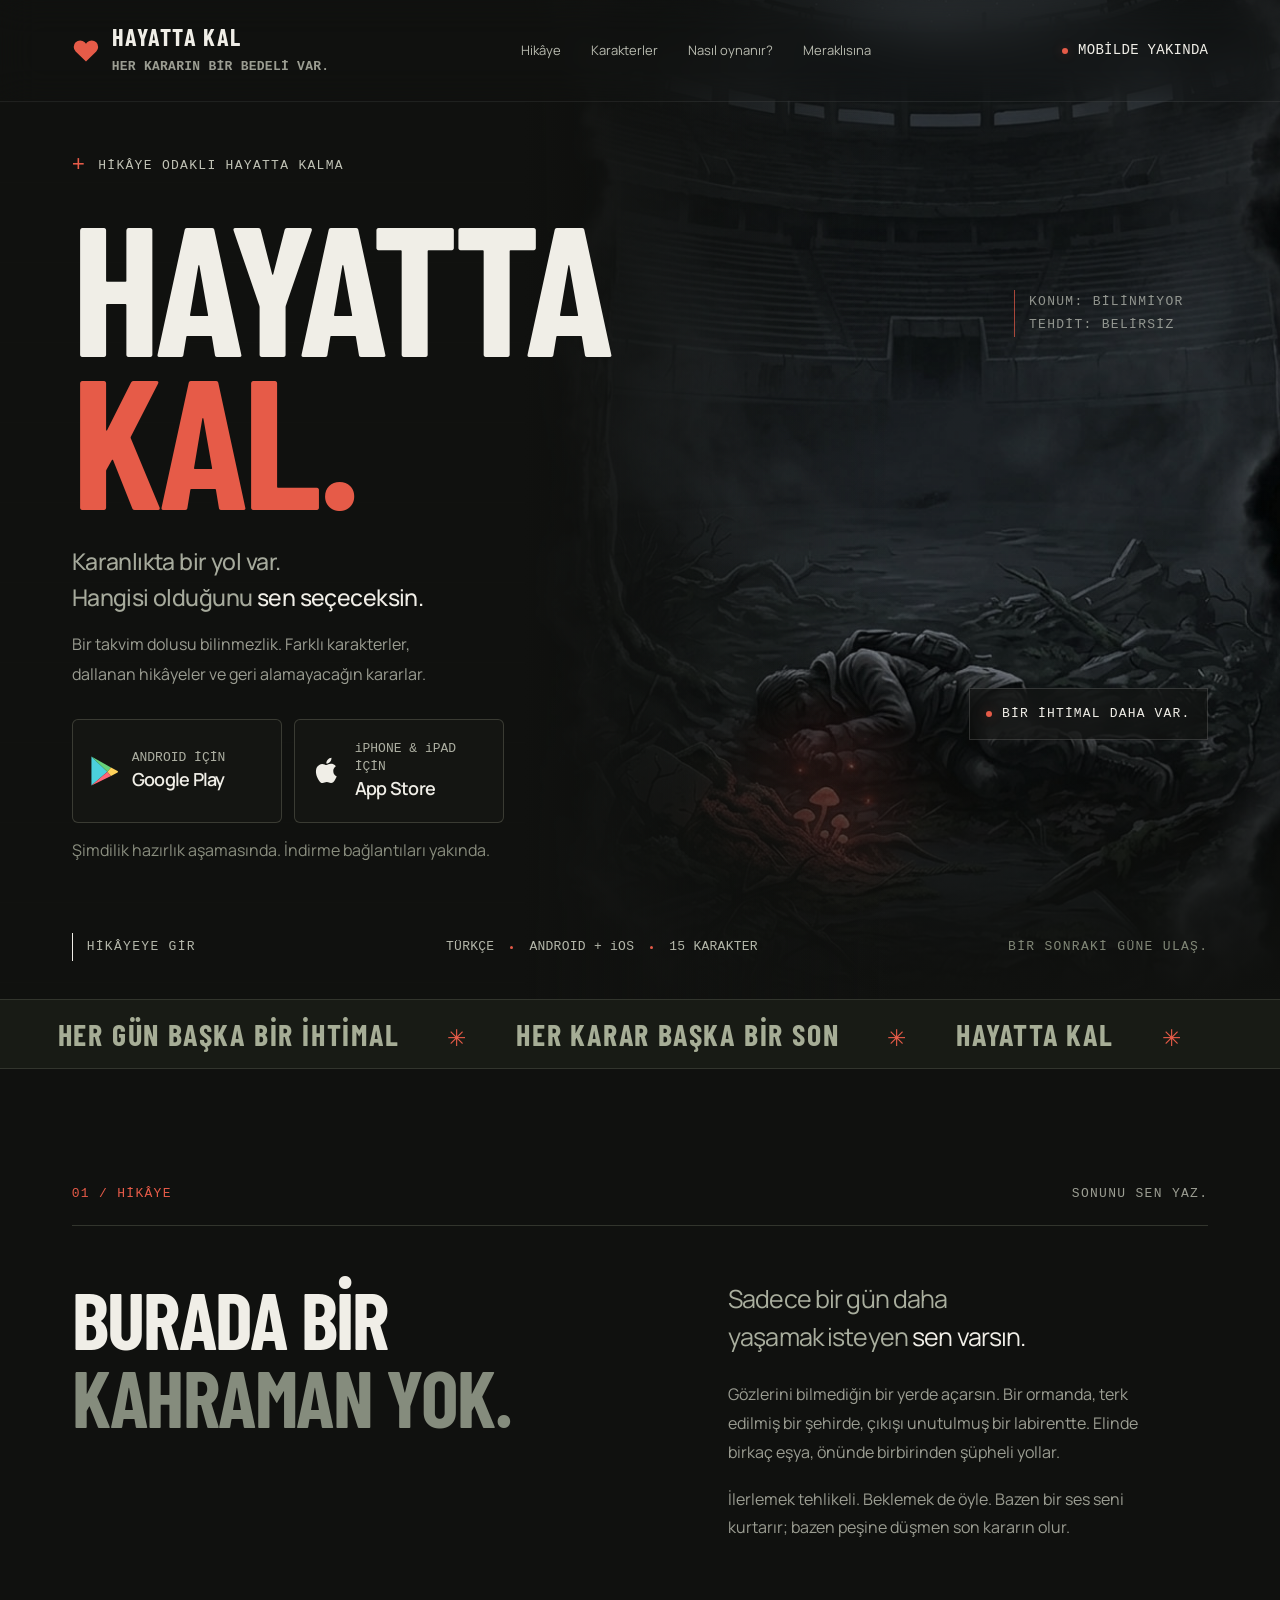
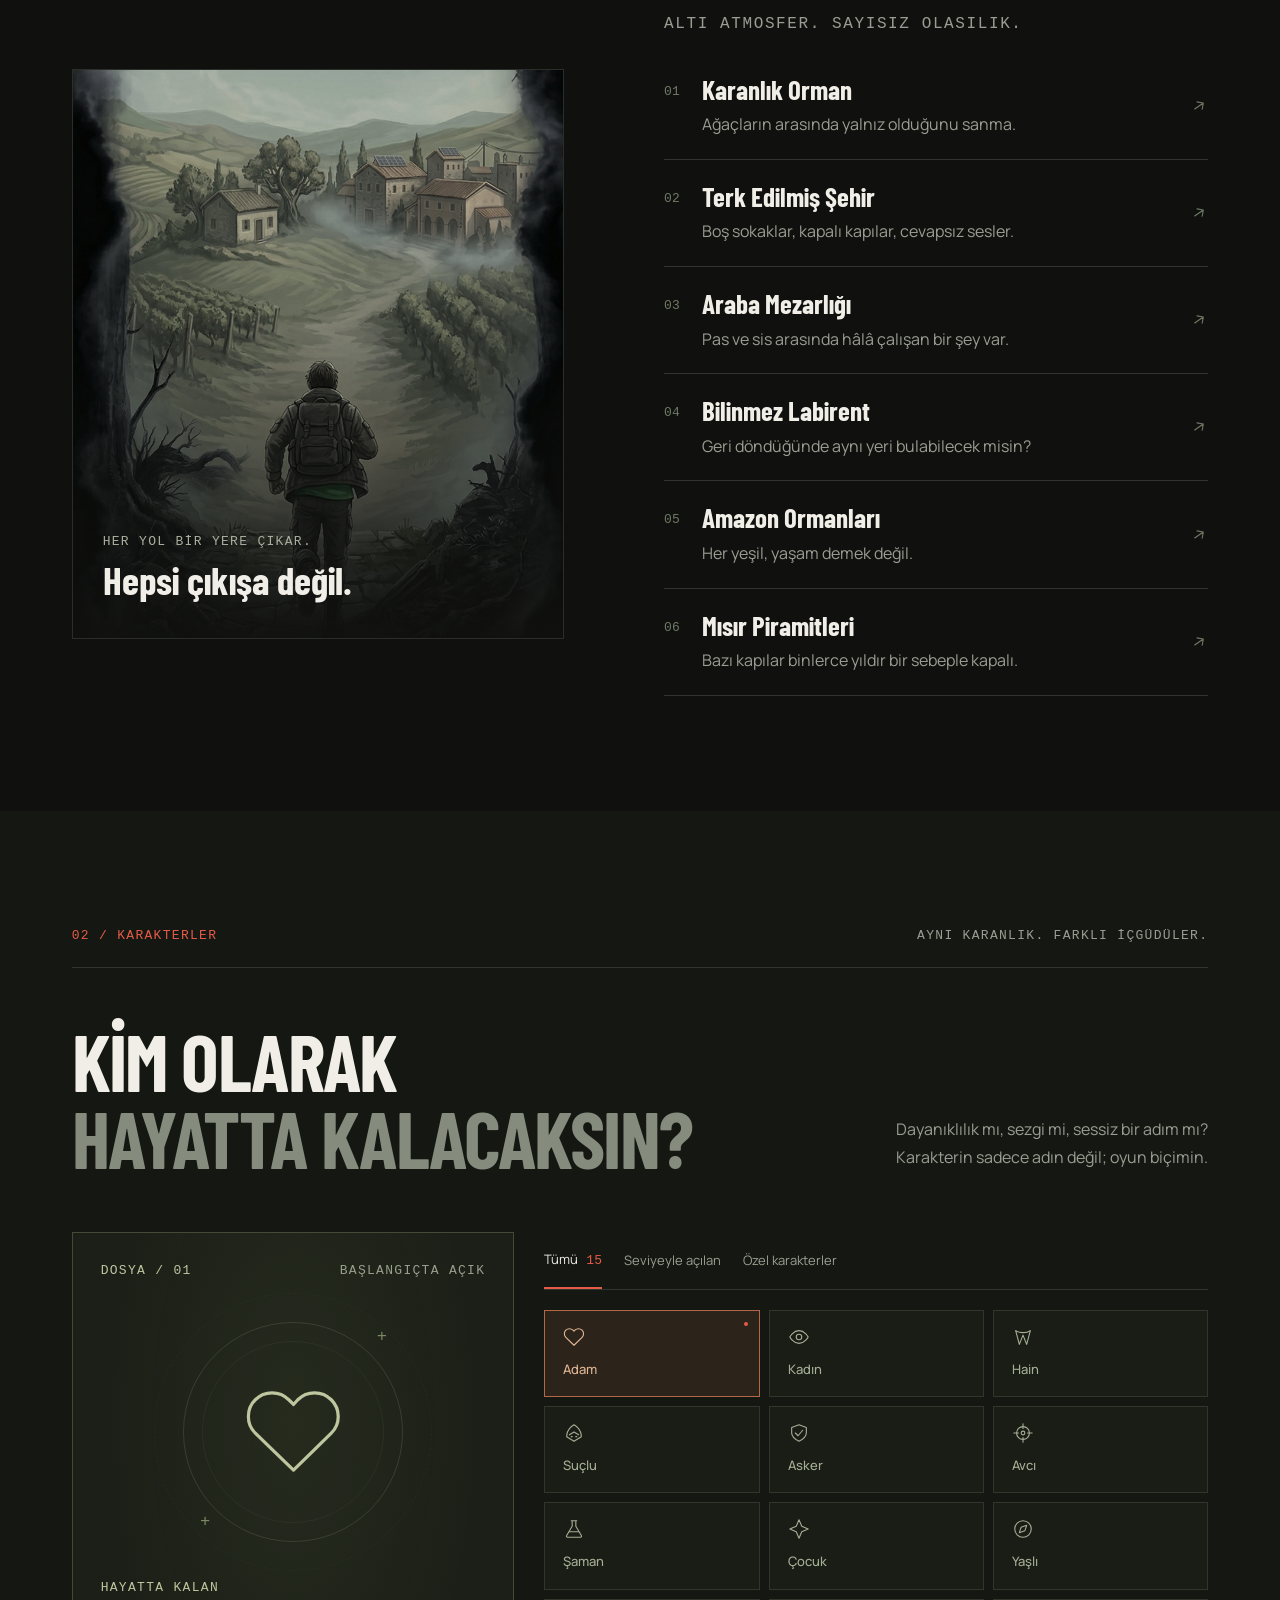
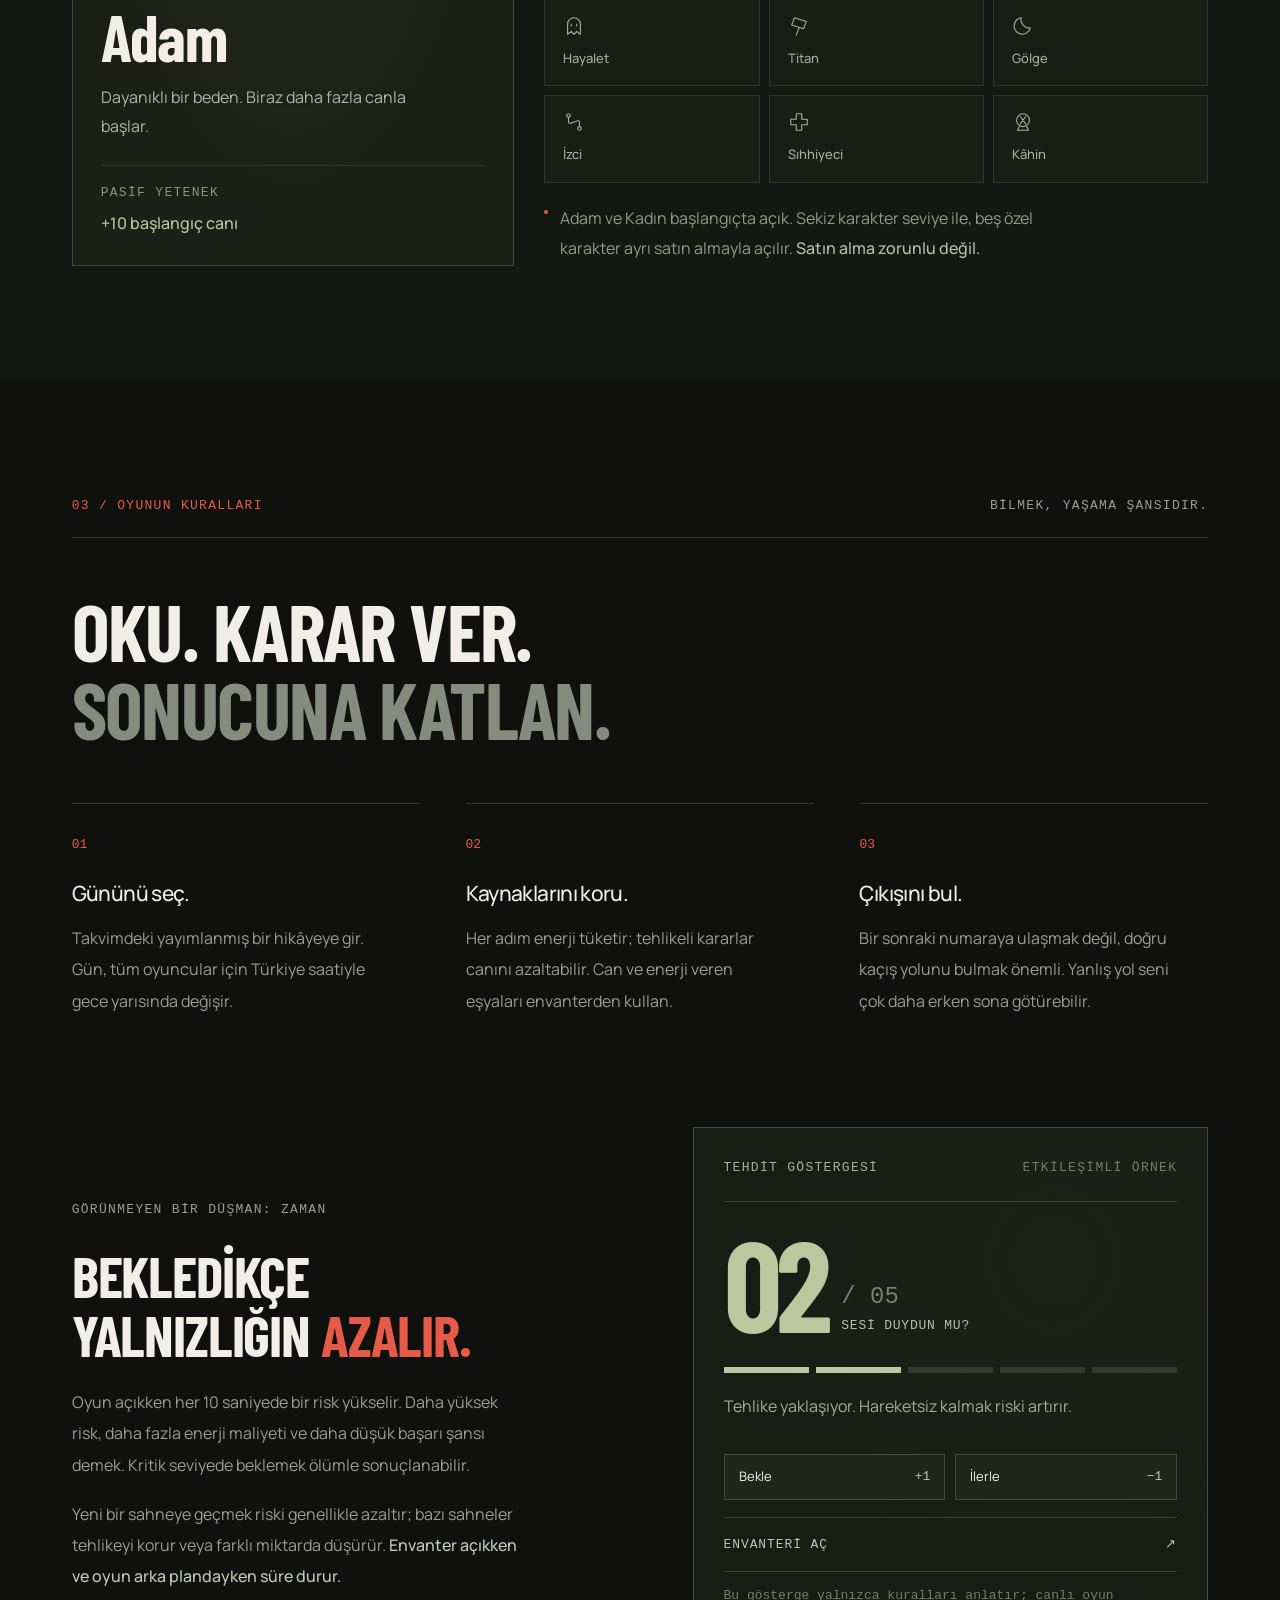
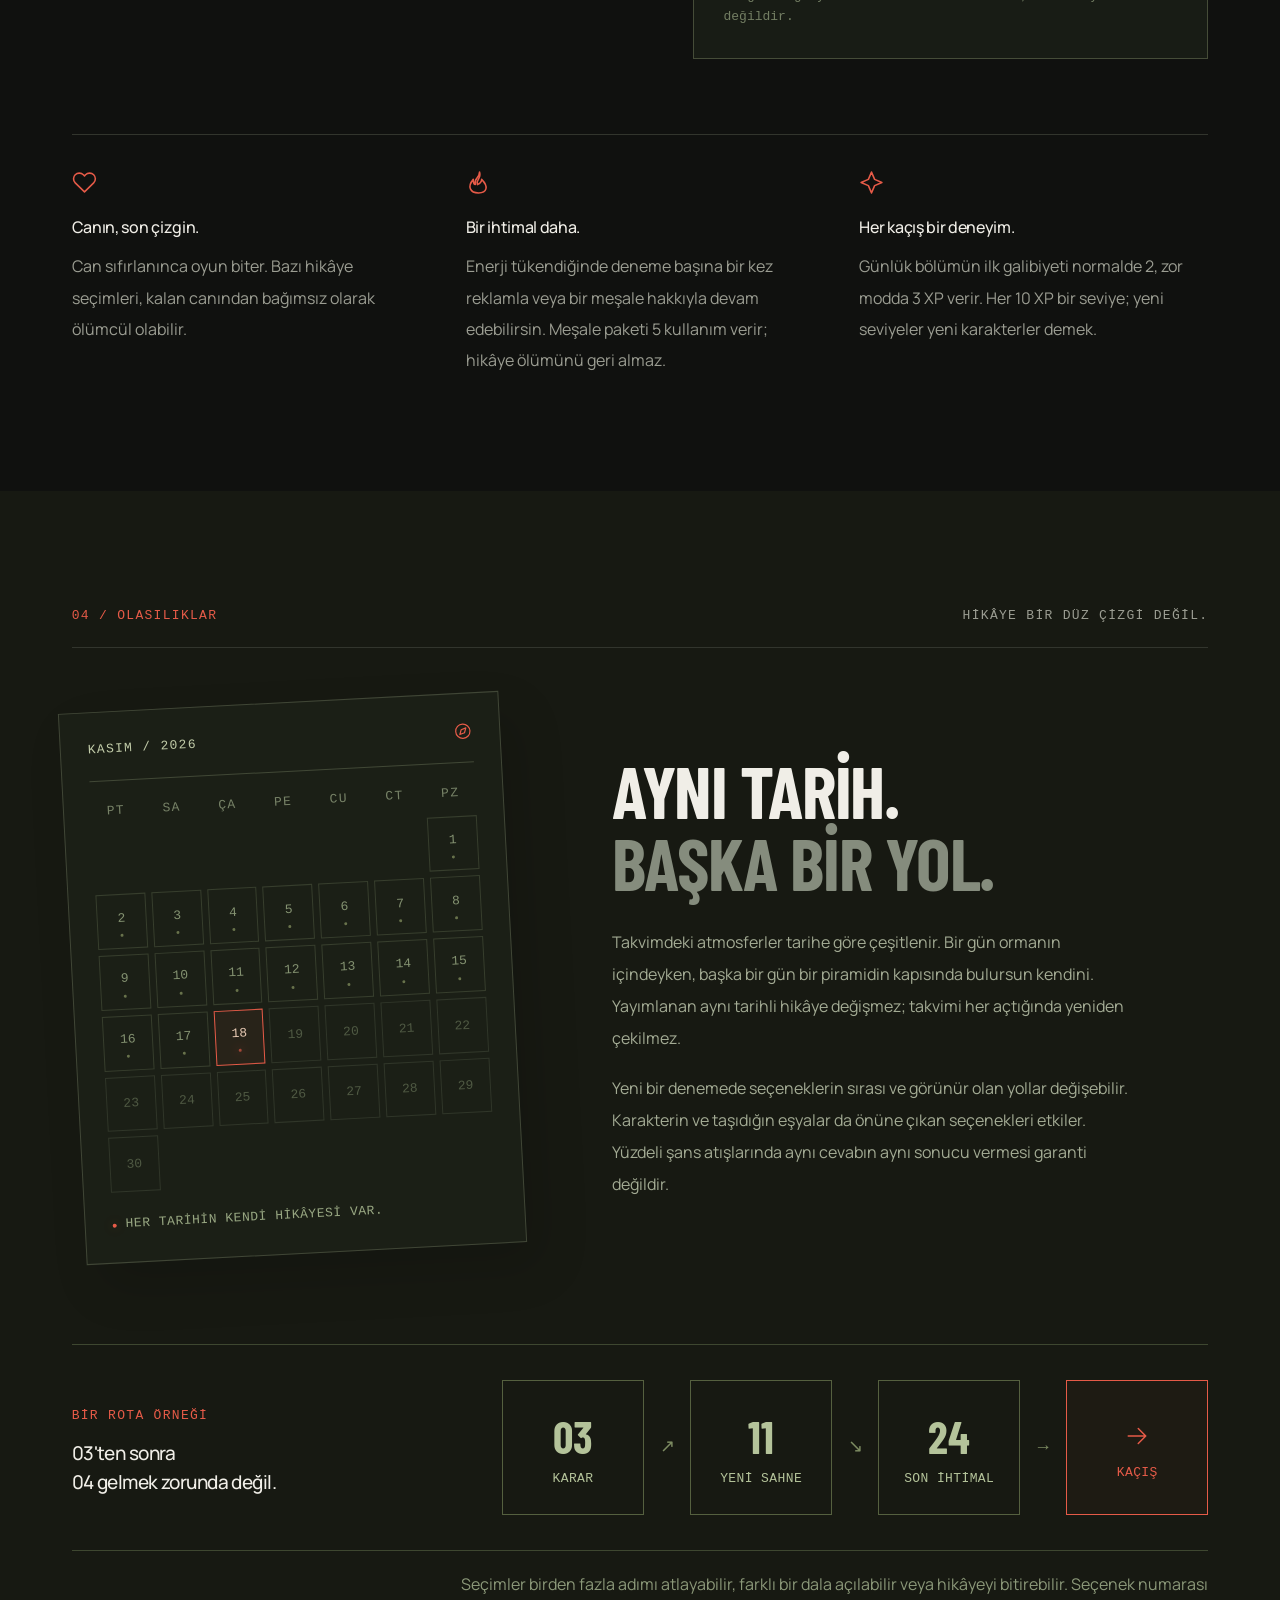
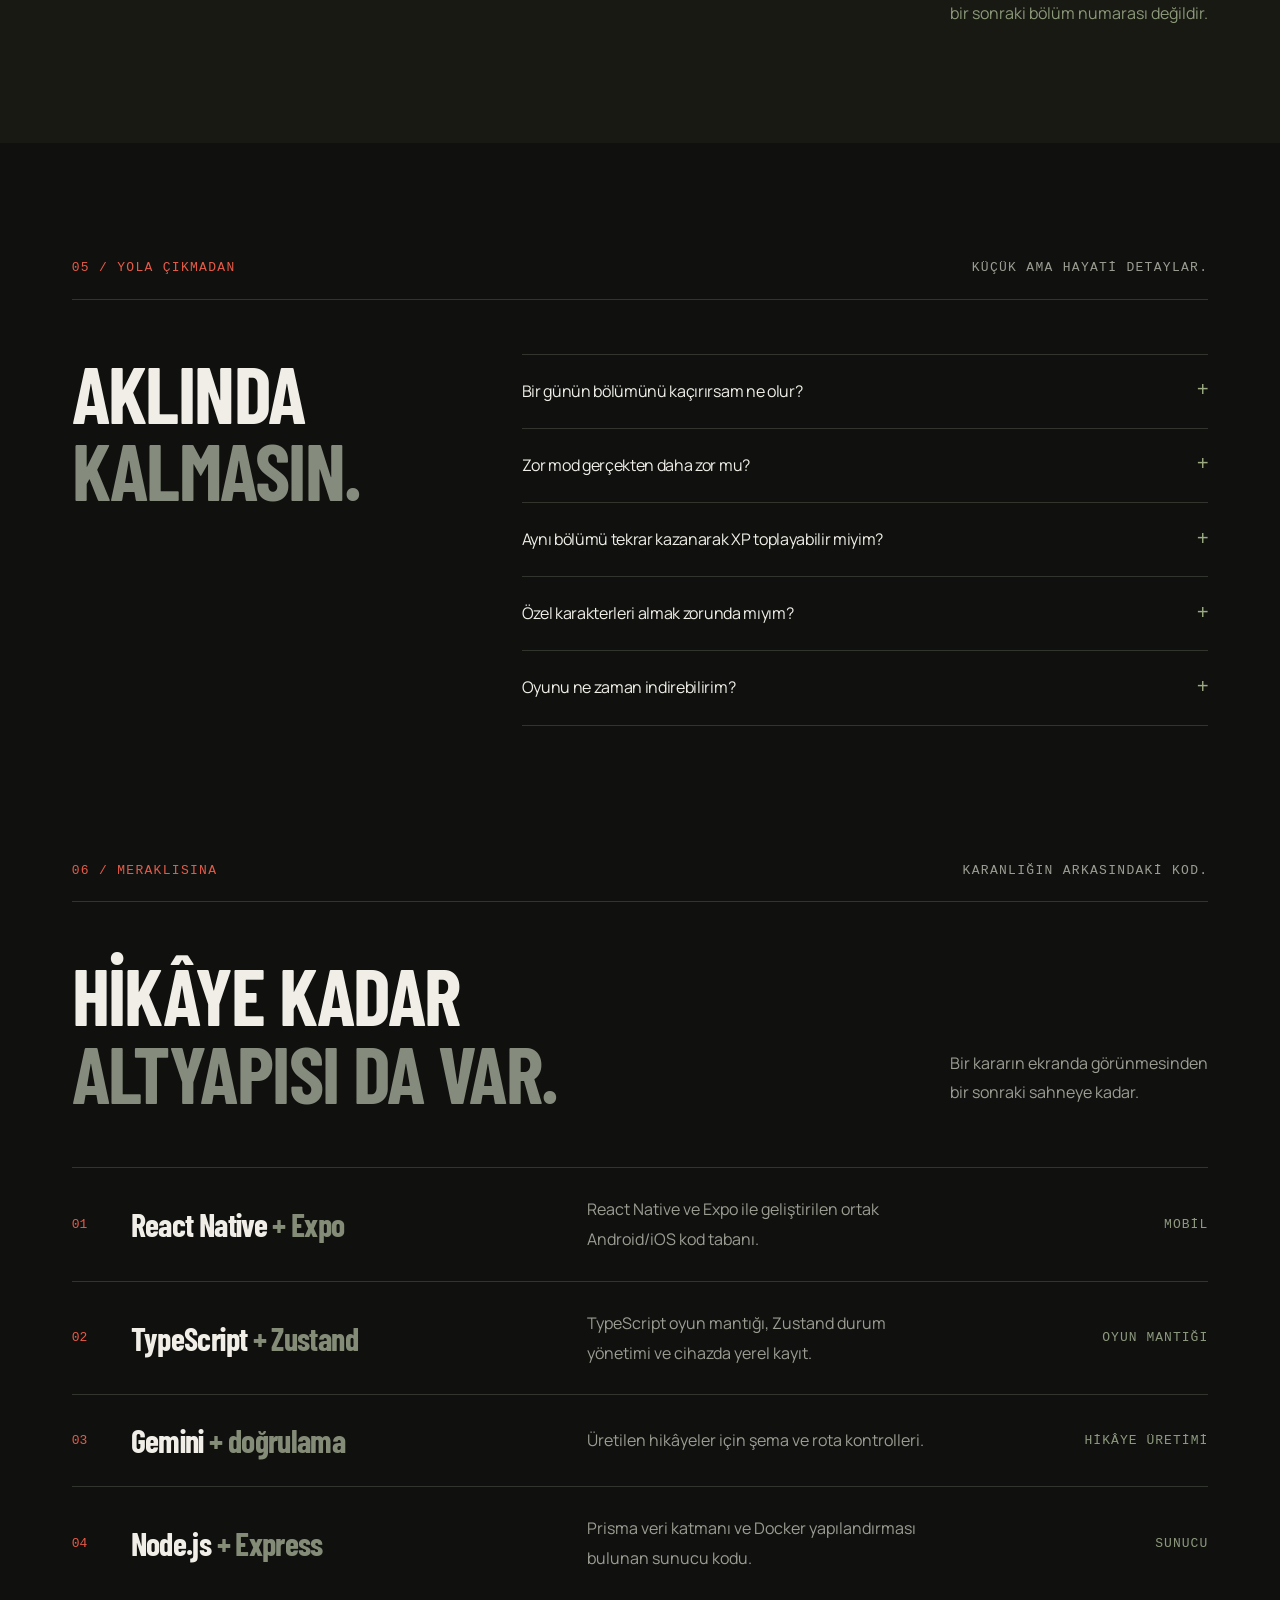
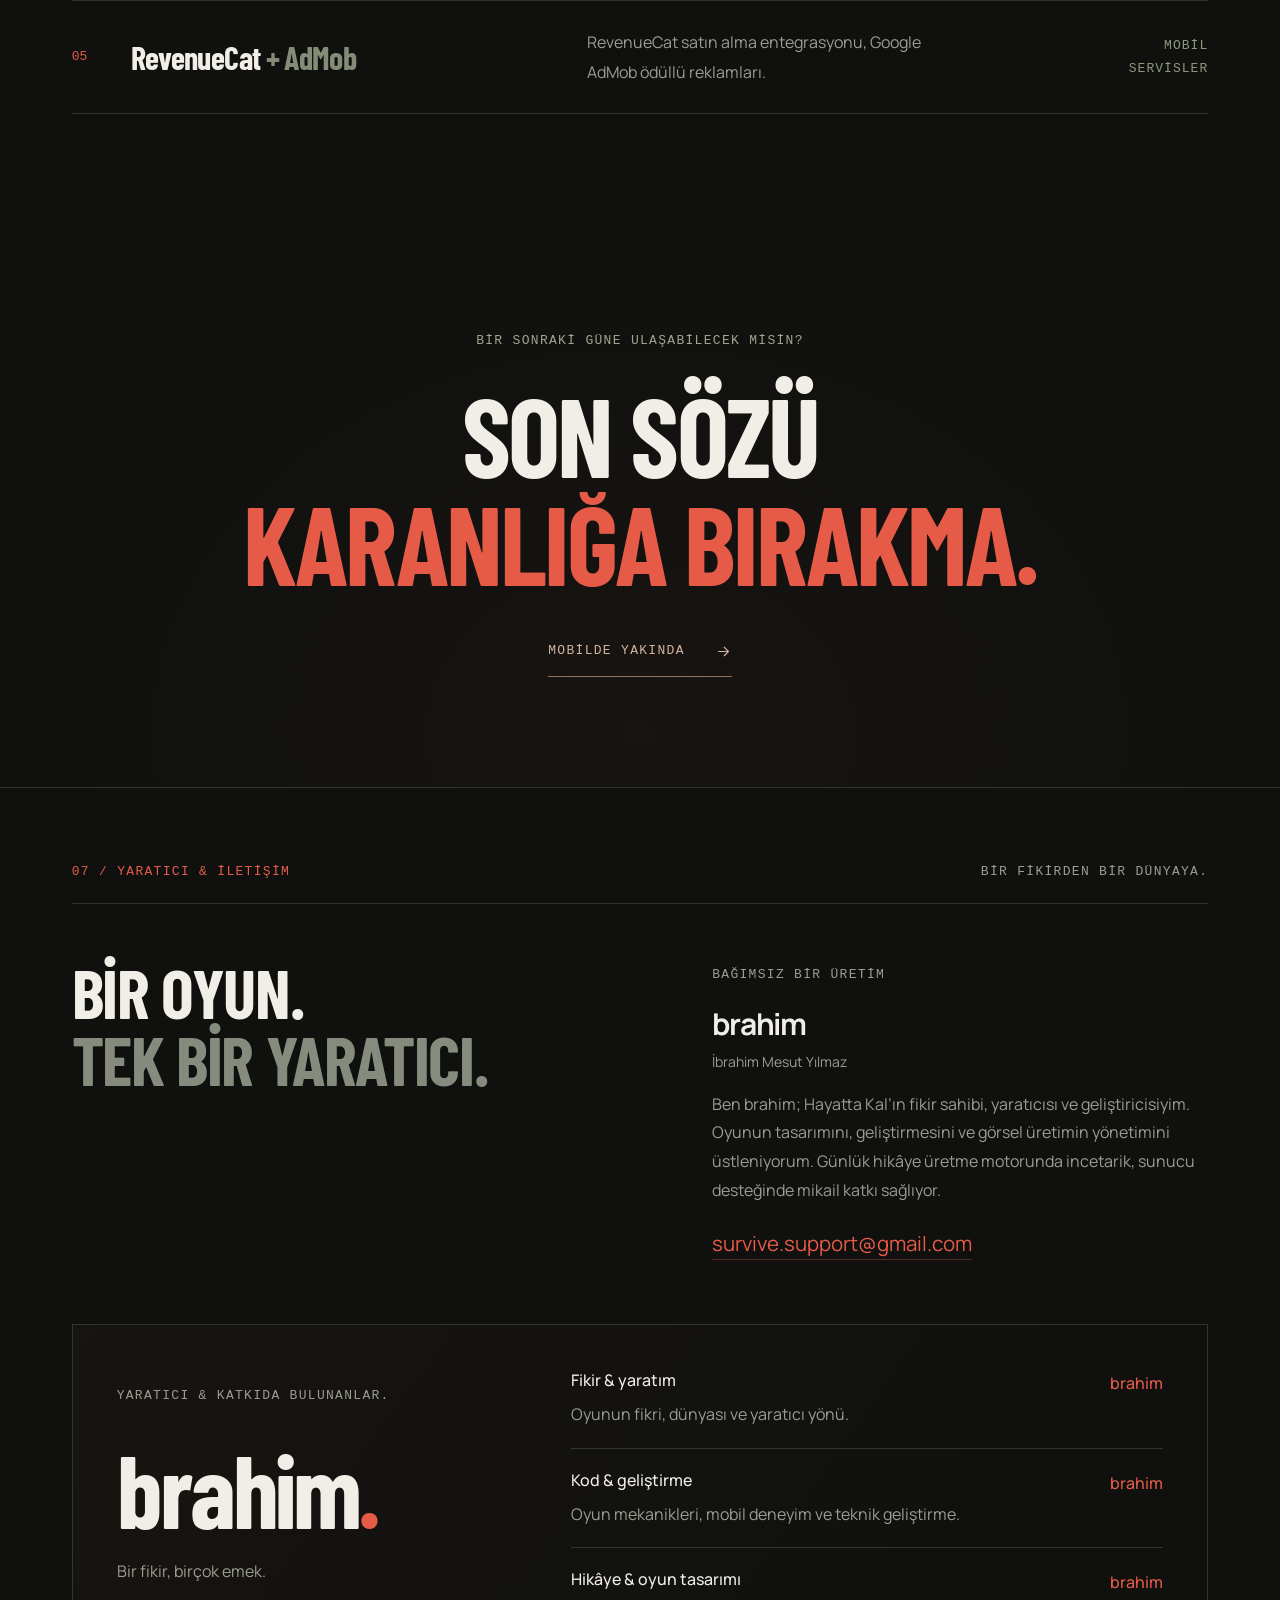
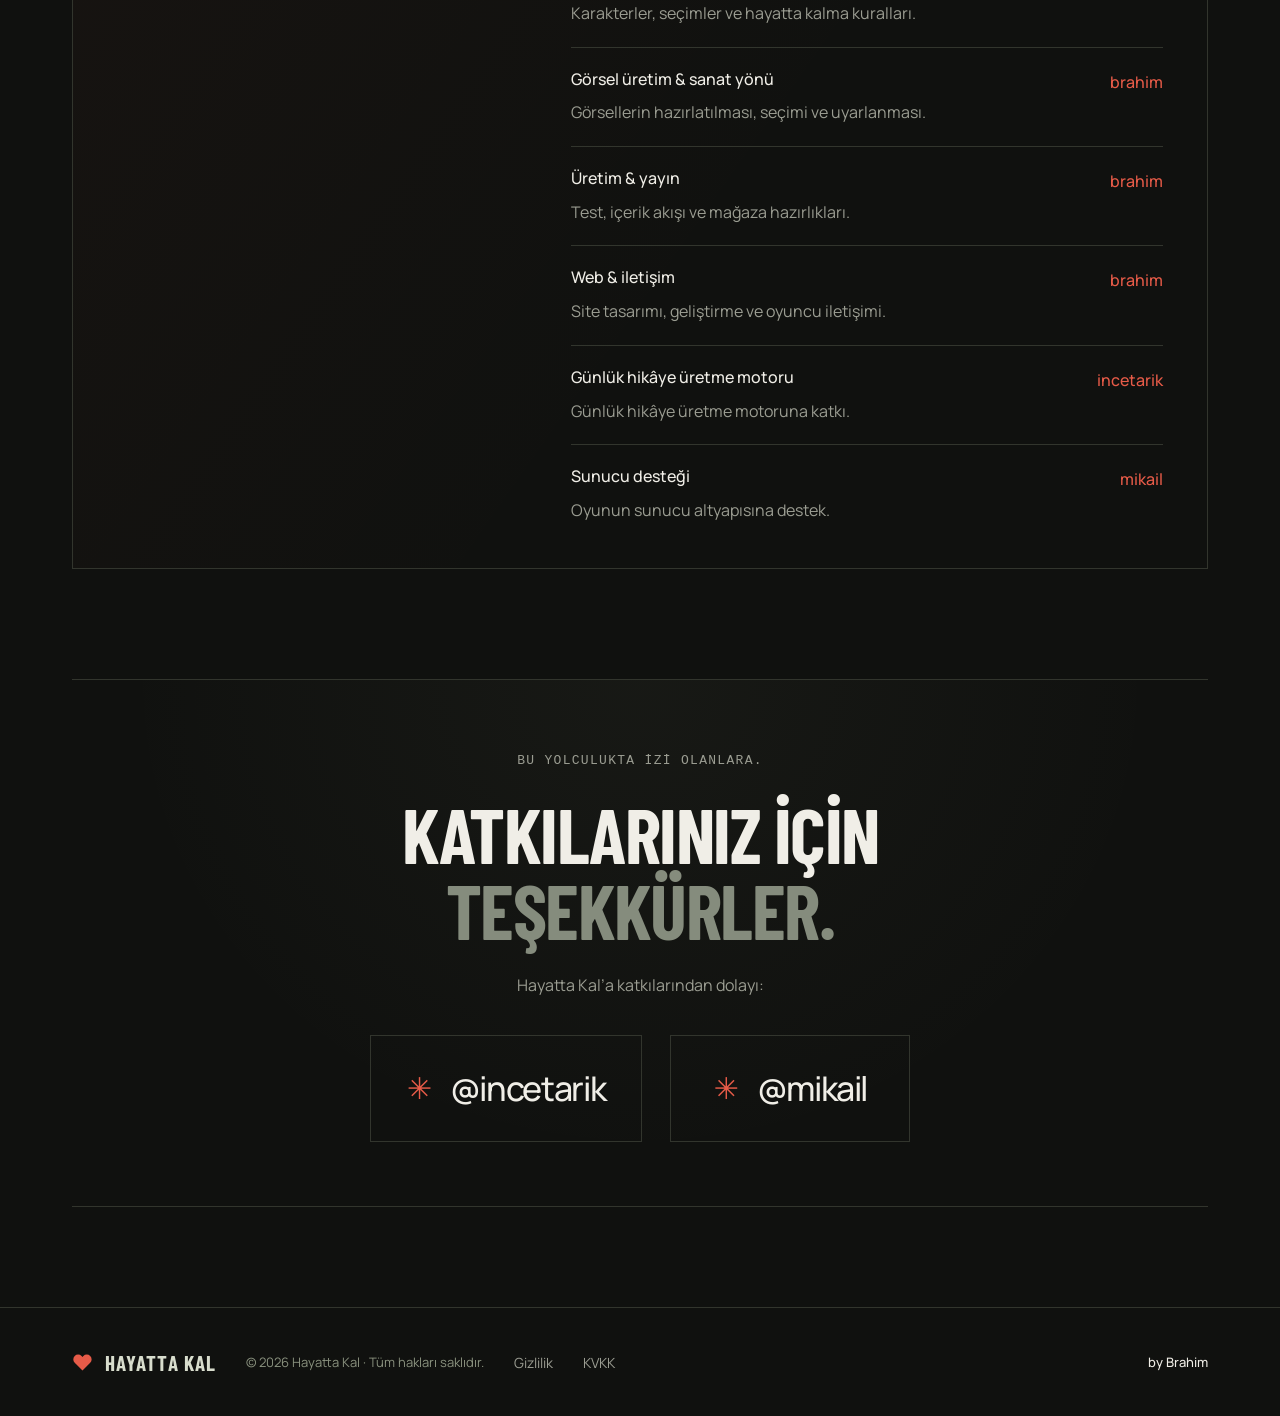
==== commit 3a9dc31c: "Use lowercase brahim in creator credits while preserving footer brand" ====
--- a/index.html
+++ b/index.html
@@ -128,8 +128,8 @@
 
     <section class="contact-section section-shell" id="iletisim" aria-labelledby="contact-title">
       <div class="section-label reveal"><span>07 / YARATICI & İLETİŞİM</span><span>BİR FİKİRDEN BİR DÜNYAYA.</span></div>
-      <div class="contact-intro reveal"><h2 class="display-title" id="contact-title">BİR OYUN.<br><span>TEK BİR YARATICI.</span></h2><div><span class="eyebrow">BAĞIMSIZ BİR ÜRETİM</span><h3>Brahim <small>İbrahim Mesut Yılmaz</small></h3><p>Ben Brahim; Hayatta Kal’ın fikir sahibi, yaratıcısı ve geliştiricisiyim. Oyunun tasarımını, geliştirmesini ve görsel üretimin yönetimini üstleniyorum. Günlük hikâye üretme motorunda incetarik, sunucu desteğinde mikail katkı sağlıyor.</p><a class="contact-email" href="mailto:survive.support@gmail.com">survive.support@gmail.com</a></div></div>
-      <div class="creator-ledger reveal"><div class="creator-signature"><span class="eyebrow">YARATICI & KATKIDA BULUNANLAR.</span><strong>BRAHIM<span>.</span></strong><p>Bir fikir, birçok emek.</p></div><div class="creator-roles"><article><h3>Fikir & yaratım</h3><strong class="role-credit">Brahim</strong><p>Oyunun fikri, dünyası ve yaratıcı yönü.</p></article><article><h3>Kod & geliştirme</h3><strong class="role-credit">Brahim</strong><p>Oyun mekanikleri, mobil deneyim ve teknik geliştirme.</p></article><article><h3>Hikâye & oyun tasarımı</h3><strong class="role-credit">Brahim</strong><p>Karakterler, seçimler ve hayatta kalma kuralları.</p></article><article><h3>Görsel üretim & sanat yönü</h3><strong class="role-credit">Brahim</strong><p>Görsellerin hazırlatılması, seçimi ve uyarlanması.</p></article><article><h3>Üretim & yayın</h3><strong class="role-credit">Brahim</strong><p>Test, içerik akışı ve mağaza hazırlıkları.</p></article><article><h3>Web & iletişim</h3><strong class="role-credit">Brahim</strong><p>Site tasarımı, geliştirme ve oyuncu iletişimi.</p></article><article><h3>Günlük hikâye üretme motoru</h3><strong class="role-credit">incetarik</strong><p>Günlük hikâye üretme motoruna katkı.</p></article><article><h3>Sunucu desteği</h3><strong class="role-credit">mikail</strong><p>Oyunun sunucu altyapısına destek.</p></article></div></div>
+      <div class="contact-intro reveal"><h2 class="display-title" id="contact-title">BİR OYUN.<br><span>TEK BİR YARATICI.</span></h2><div><span class="eyebrow">BAĞIMSIZ BİR ÜRETİM</span><h3>brahim <small>İbrahim Mesut Yılmaz</small></h3><p>Ben brahim; Hayatta Kal’ın fikir sahibi, yaratıcısı ve geliştiricisiyim. Oyunun tasarımını, geliştirmesini ve görsel üretimin yönetimini üstleniyorum. Günlük hikâye üretme motorunda incetarik, sunucu desteğinde mikail katkı sağlıyor.</p><a class="contact-email" href="mailto:survive.support@gmail.com">survive.support@gmail.com</a></div></div>
+      <div class="creator-ledger reveal"><div class="creator-signature"><span class="eyebrow">YARATICI & KATKIDA BULUNANLAR.</span><strong>brahim<span>.</span></strong><p>Bir fikir, birçok emek.</p></div><div class="creator-roles"><article><h3>Fikir & yaratım</h3><strong class="role-credit">brahim</strong><p>Oyunun fikri, dünyası ve yaratıcı yönü.</p></article><article><h3>Kod & geliştirme</h3><strong class="role-credit">brahim</strong><p>Oyun mekanikleri, mobil deneyim ve teknik geliştirme.</p></article><article><h3>Hikâye & oyun tasarımı</h3><strong class="role-credit">brahim</strong><p>Karakterler, seçimler ve hayatta kalma kuralları.</p></article><article><h3>Görsel üretim & sanat yönü</h3><strong class="role-credit">brahim</strong><p>Görsellerin hazırlatılması, seçimi ve uyarlanması.</p></article><article><h3>Üretim & yayın</h3><strong class="role-credit">brahim</strong><p>Test, içerik akışı ve mağaza hazırlıkları.</p></article><article><h3>Web & iletişim</h3><strong class="role-credit">brahim</strong><p>Site tasarımı, geliştirme ve oyuncu iletişimi.</p></article><article><h3>Günlük hikâye üretme motoru</h3><strong class="role-credit">incetarik</strong><p>Günlük hikâye üretme motoruna katkı.</p></article><article><h3>Sunucu desteği</h3><strong class="role-credit">mikail</strong><p>Oyunun sunucu altyapısına destek.</p></article></div></div>
     </section>
 
     <section class="thanks-section section-shell" id="tesekkurler" aria-labelledby="thanks-title">
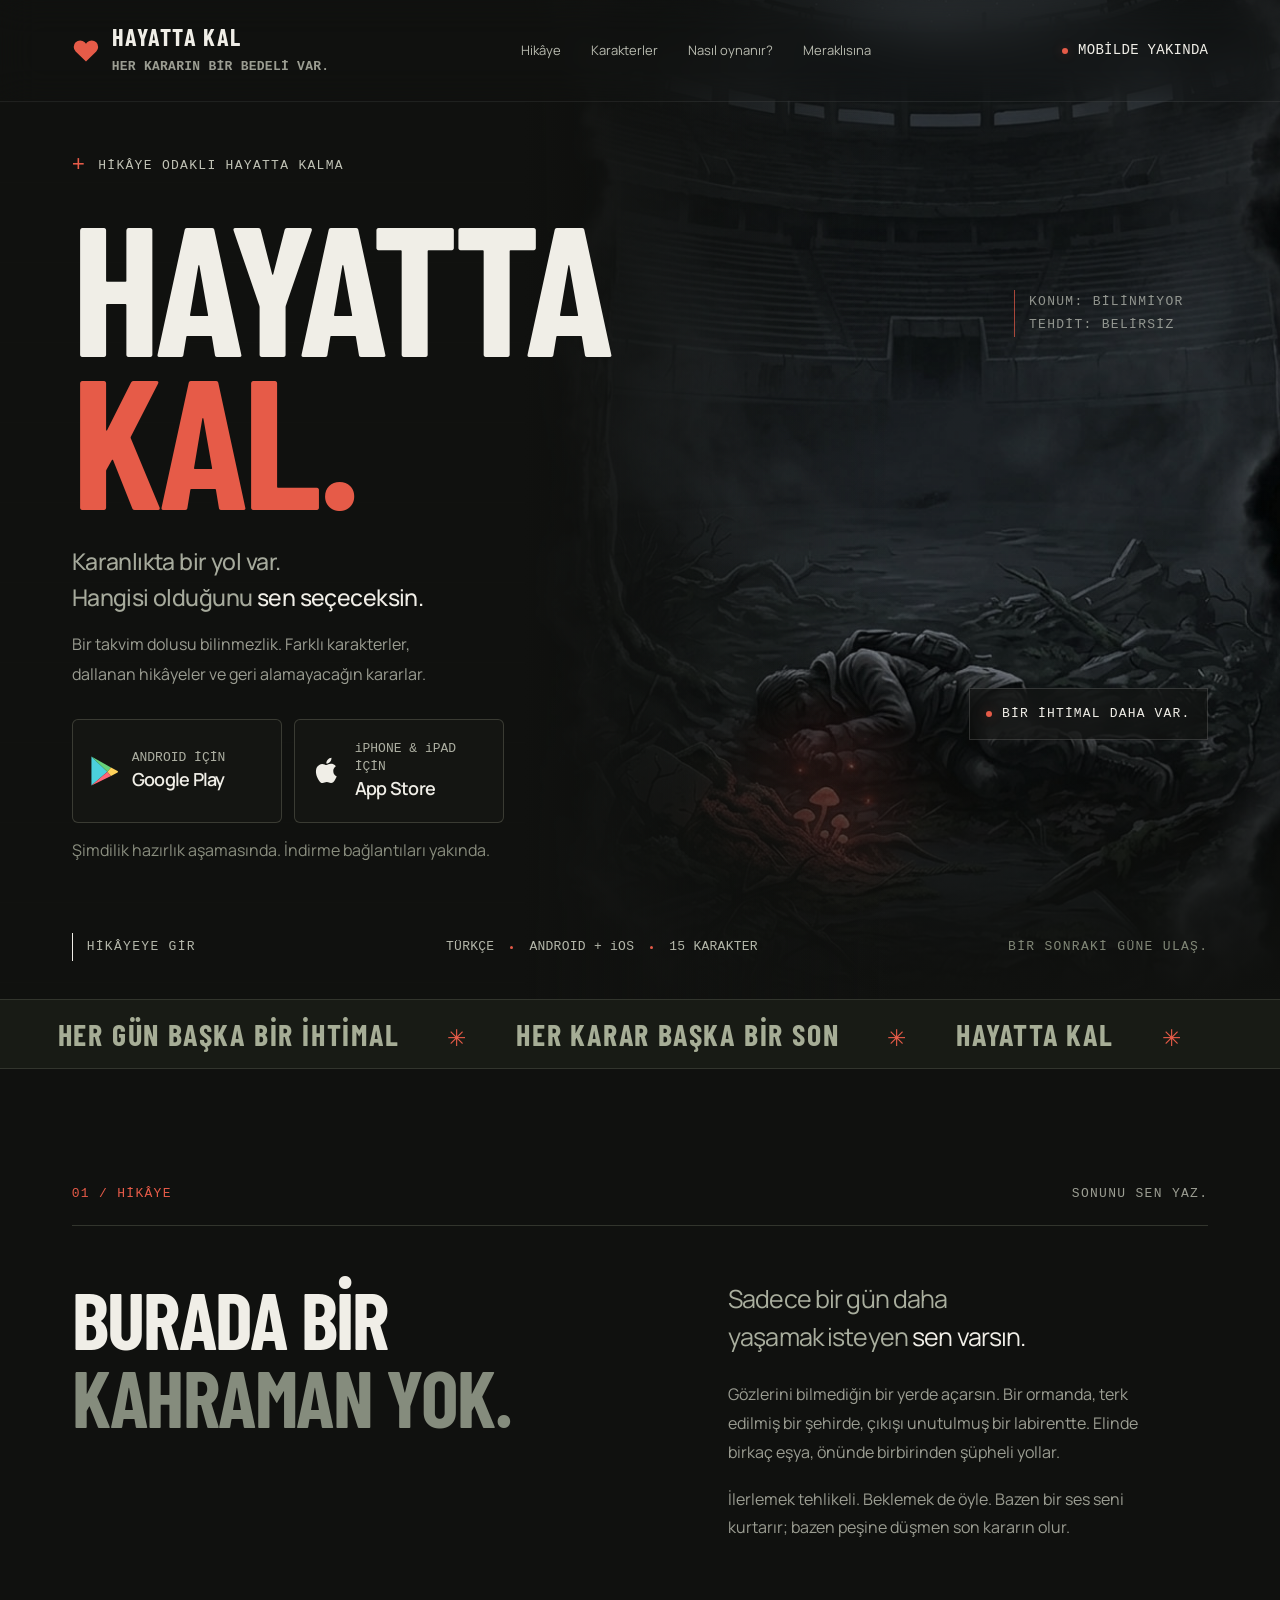
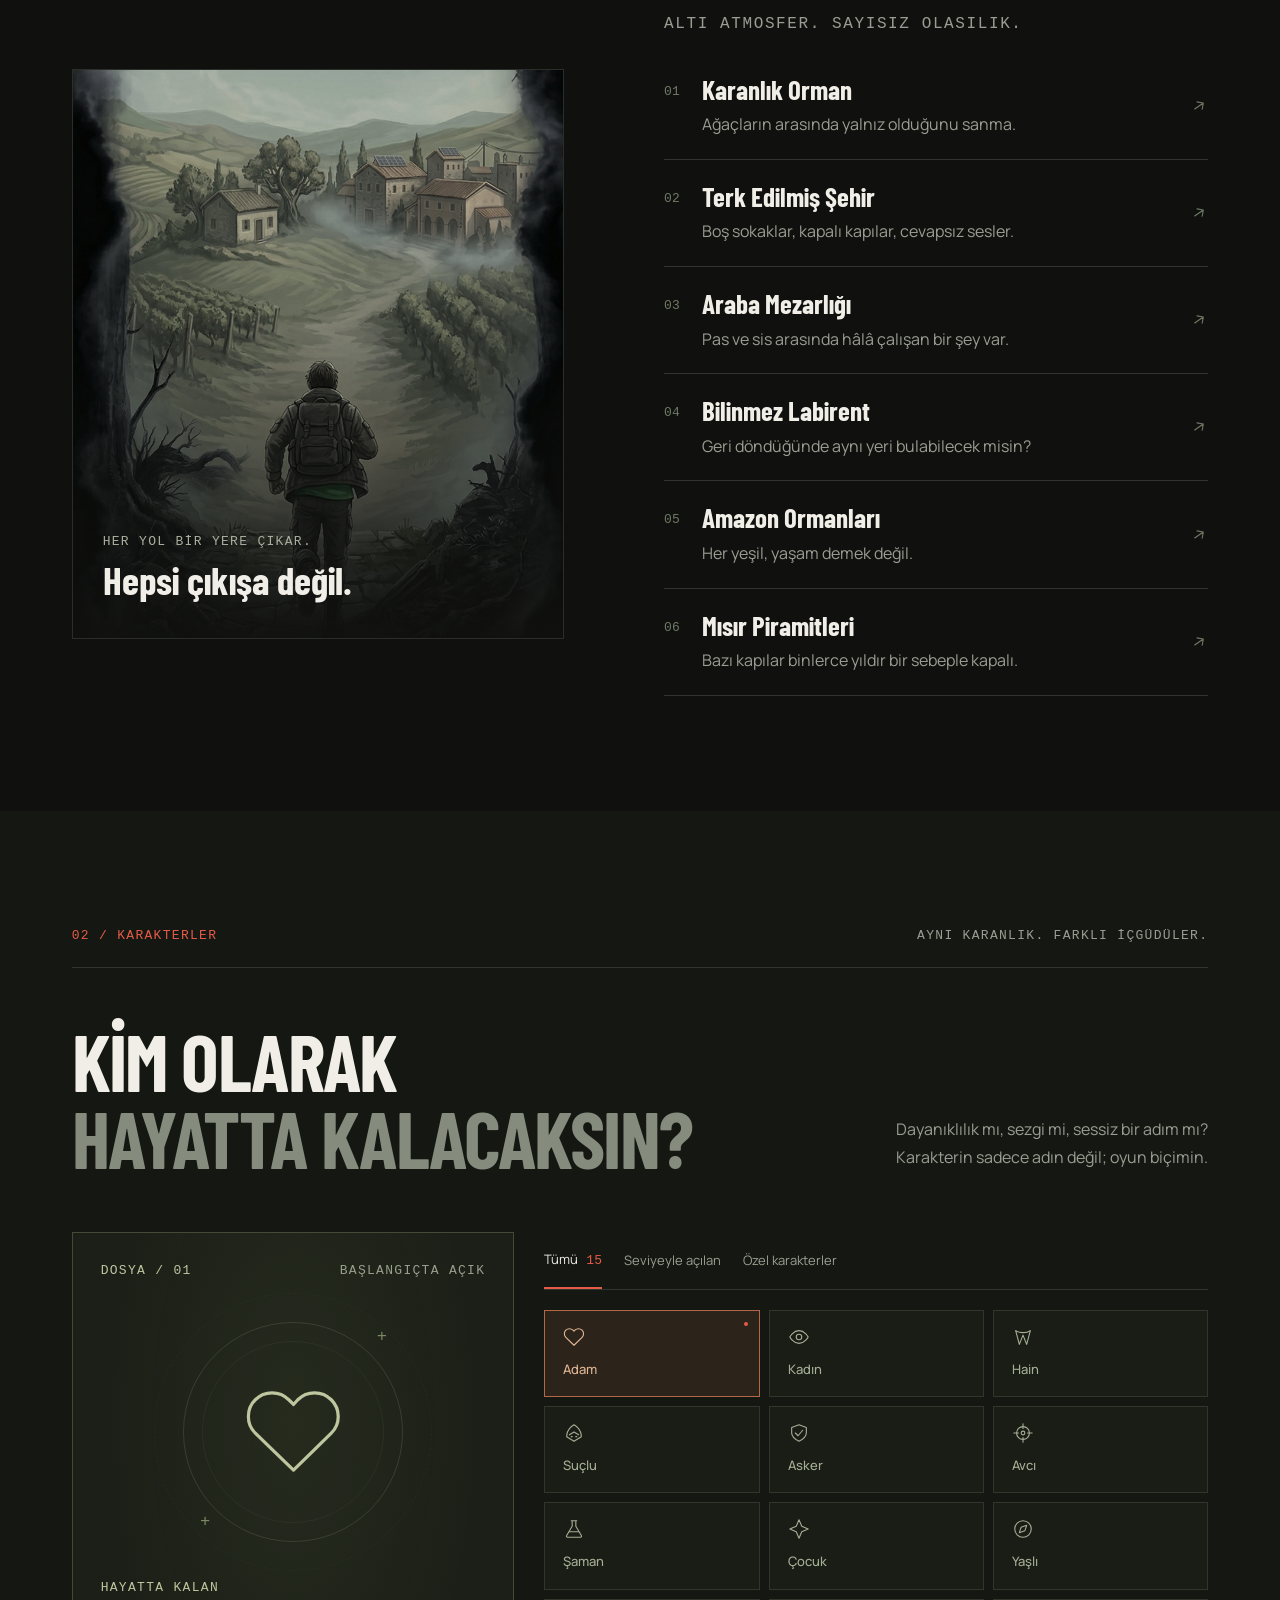
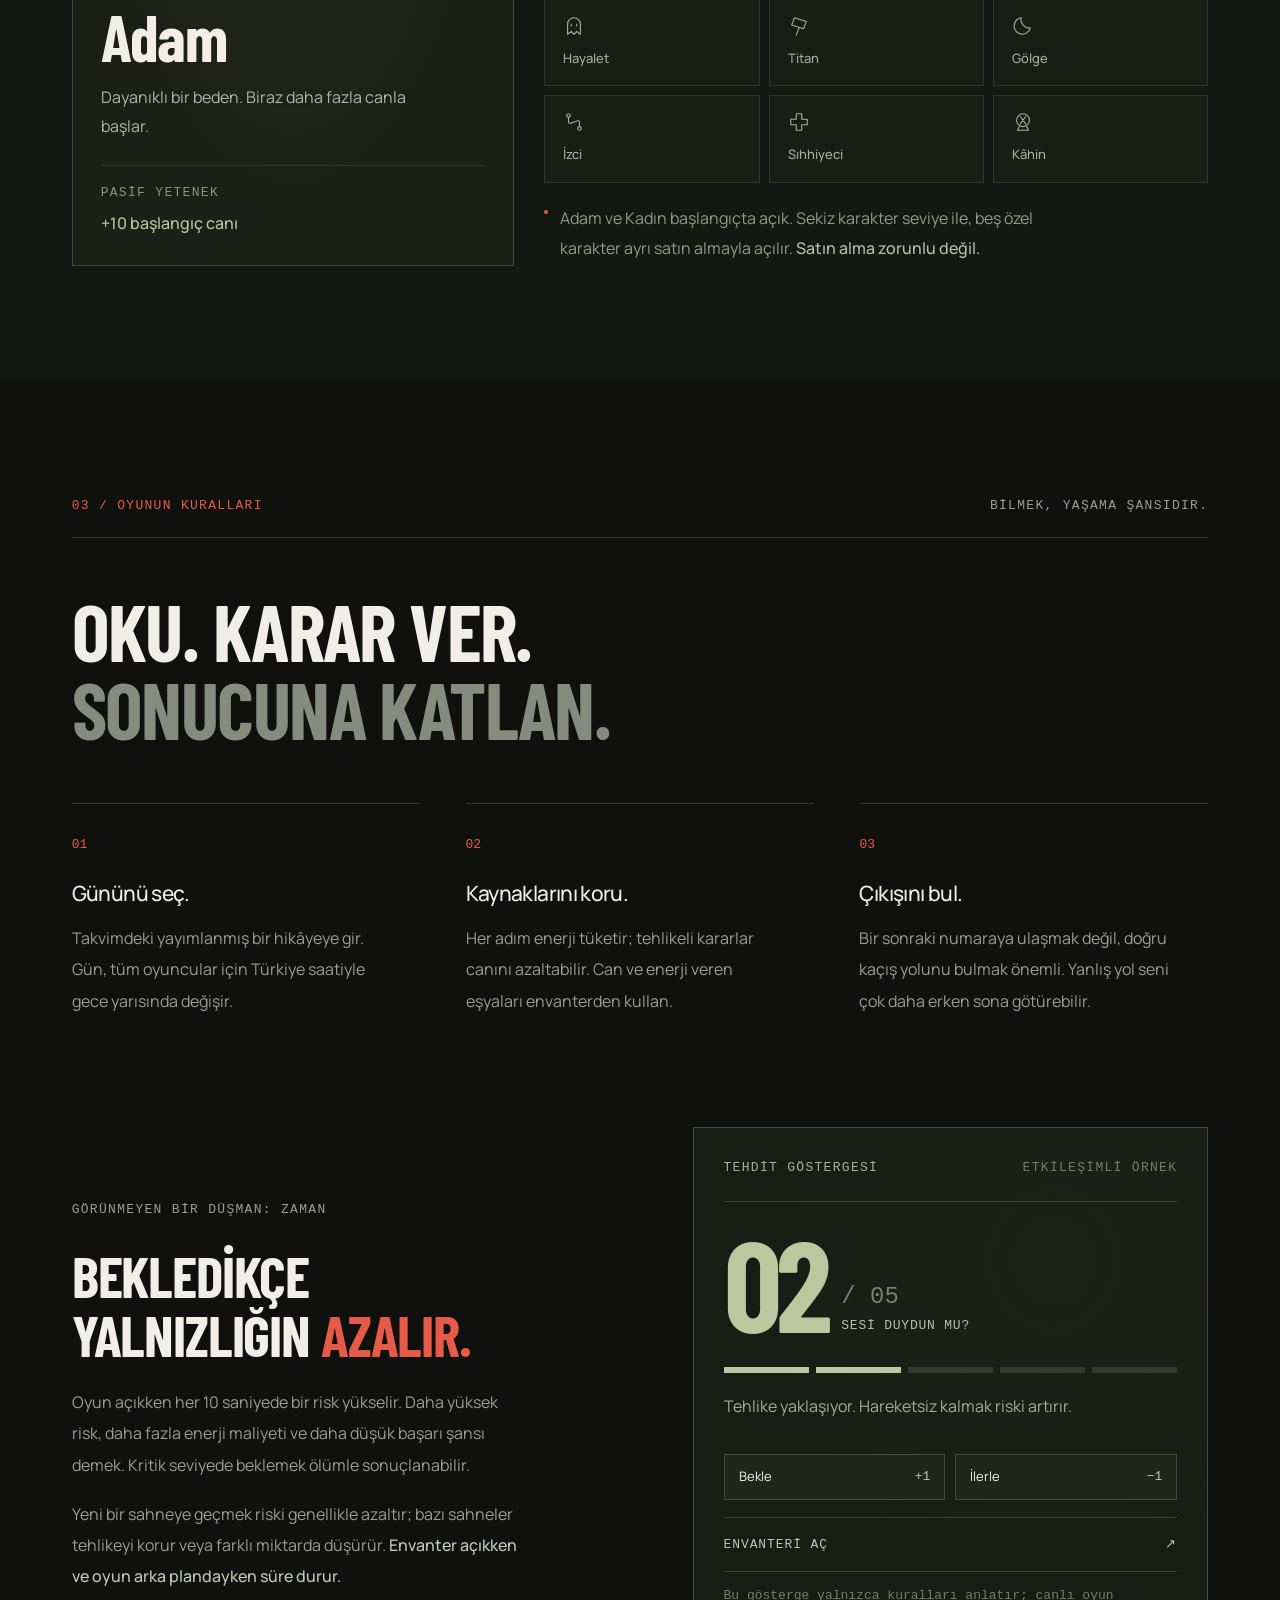
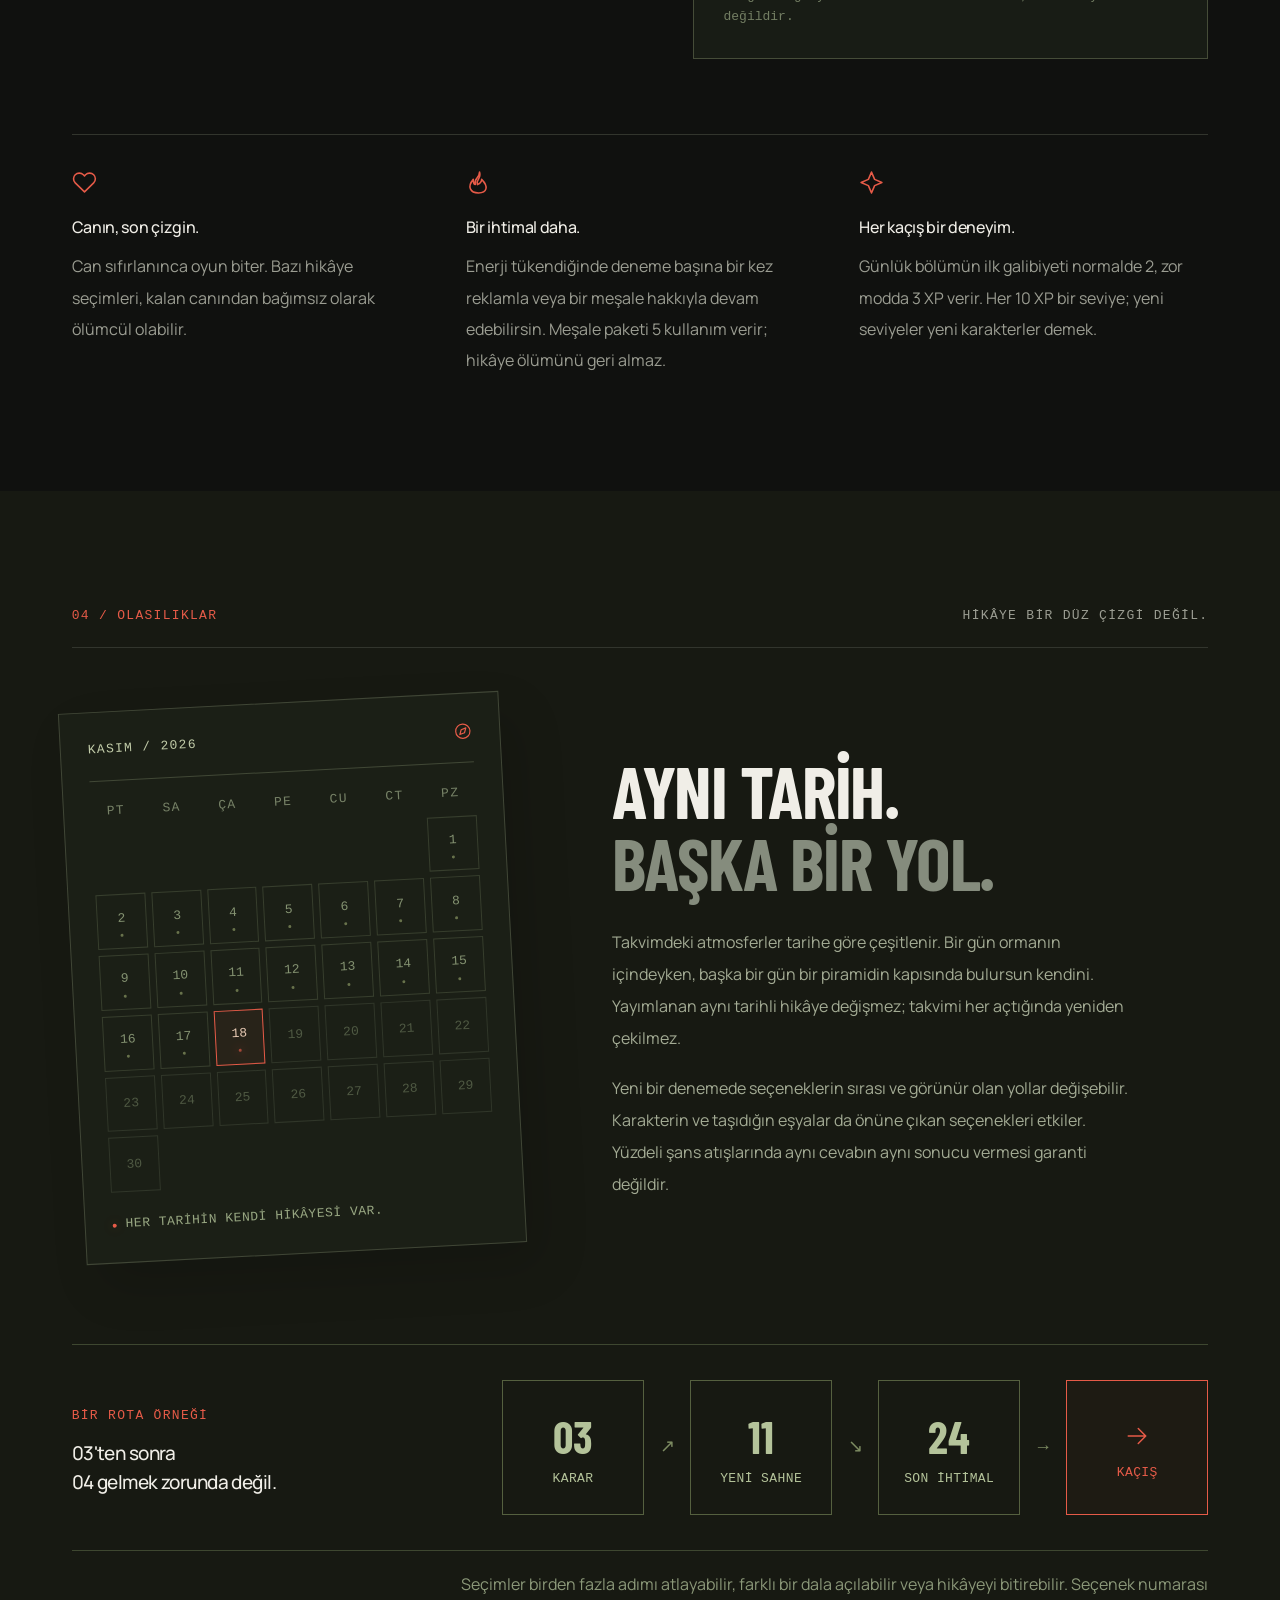
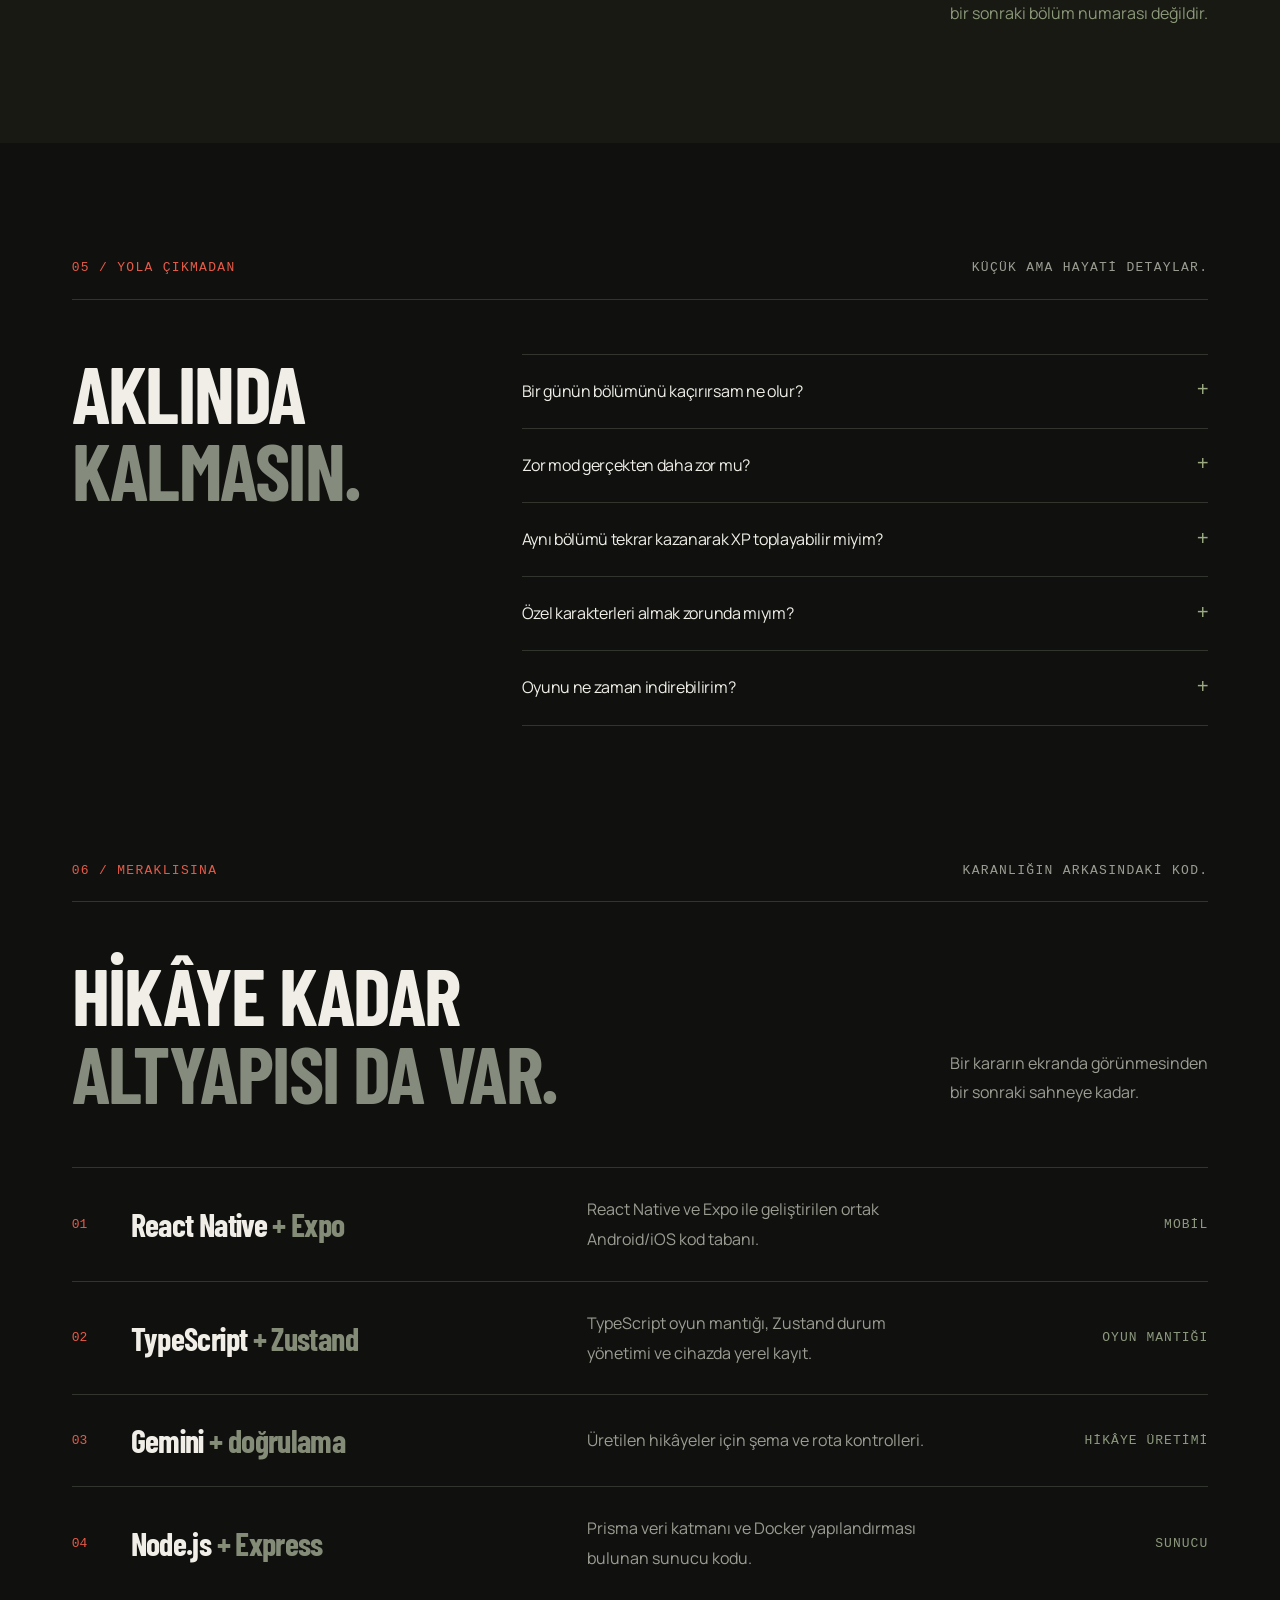
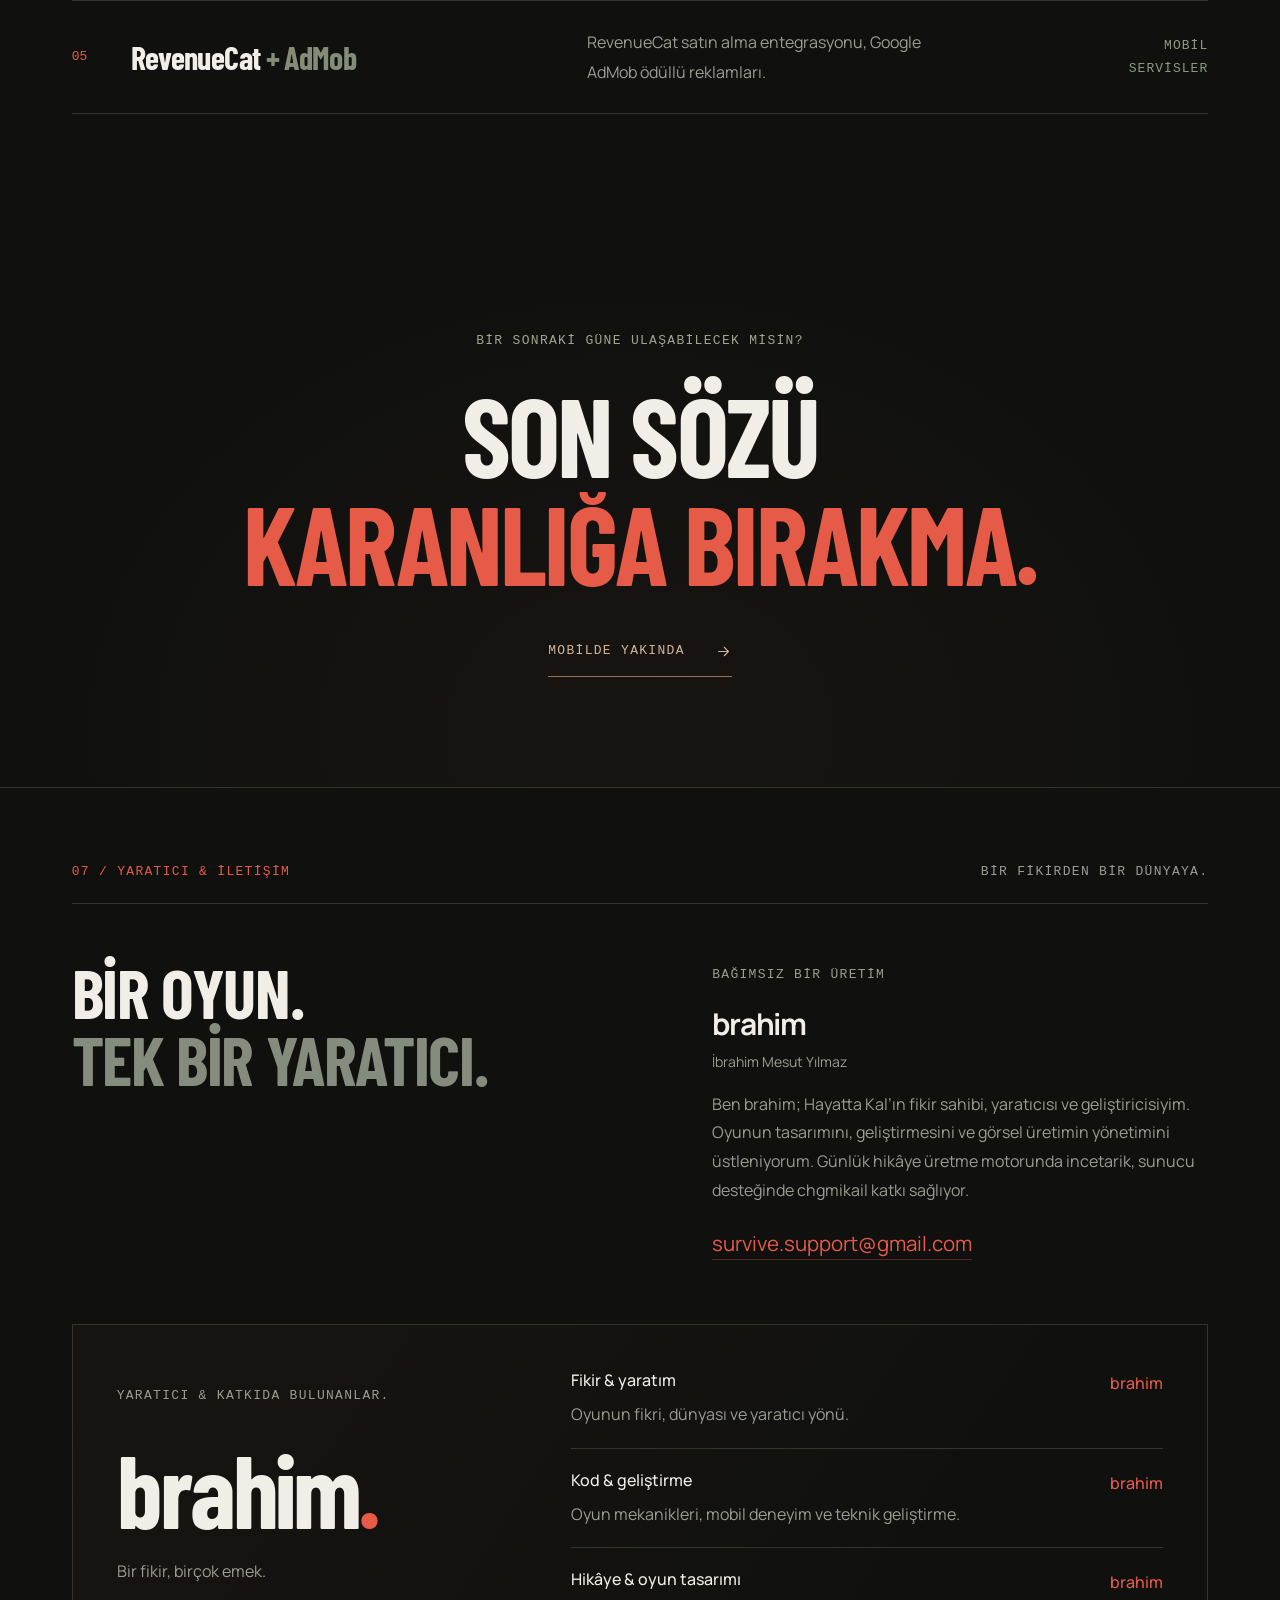
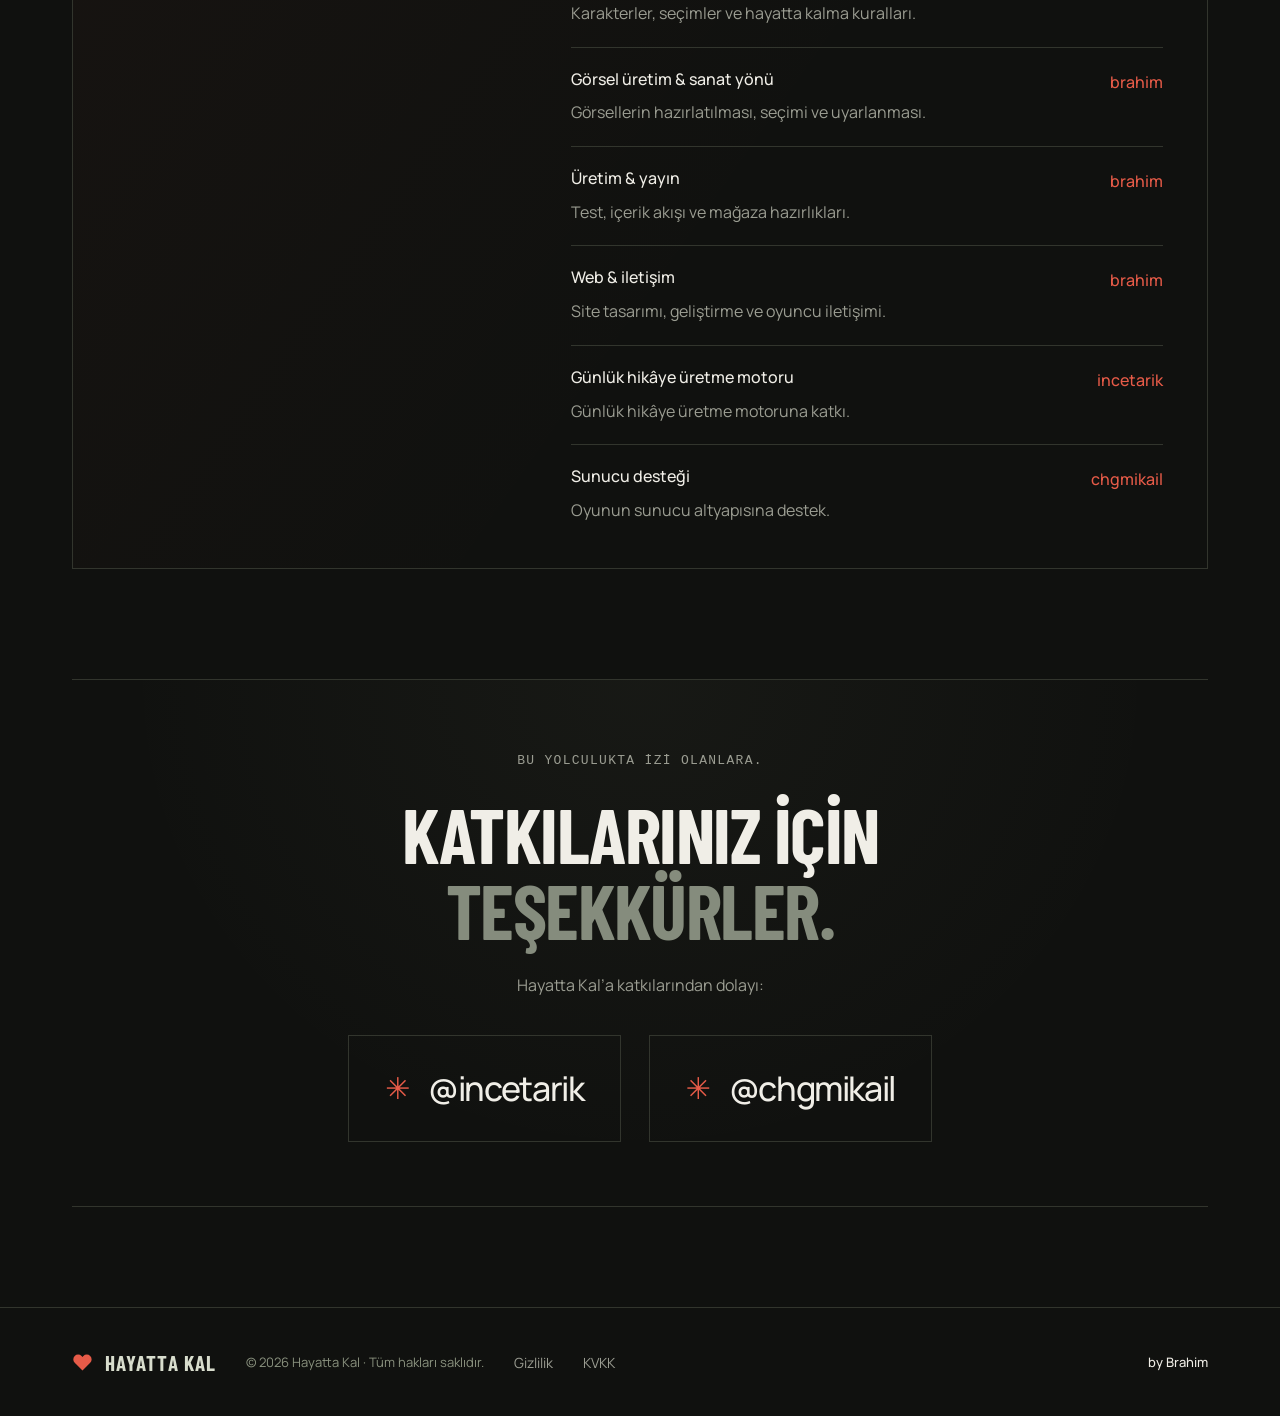
==== commit 164fcd44: "refactor: format HTML and add VS Code Live Server configuration" ====
--- a/index.html
+++ b/index.html
@@ -1,14 +1,17 @@
 <!doctype html>
 <html lang="tr">
+
 <head>
   <meta charset="utf-8">
   <meta name="viewport" content="width=device-width, initial-scale=1">
   <meta name="theme-color" content="#10110f">
-  <meta name="description" content="Hayatta Kal: her güne ayrı bir hikâye, her karara başka bir ihtimal. Karakterini seç, riskini yönet ve karanlıktan çıkış yolunu bul. Android ve iOS için hazırlanıyor.">
+  <meta name="description"
+    content="Hayatta Kal: her güne ayrı bir hikâye, her karara başka bir ihtimal. Karakterini seç, riskini yönet ve karanlıktan çıkış yolunu bul. Android ve iOS için hazırlanıyor.">
   <meta property="og:type" content="website">
   <meta property="og:locale" content="tr_TR">
   <meta property="og:title" content="Hayatta Kal — Her kararın bir bedeli var.">
-  <meta property="og:description" content="Metin tabanlı hayatta kalma oyunu. Bir takvim dolusu bilinmezlik. Android ve iOS için yakında.">
+  <meta property="og:description"
+    content="Metin tabanlı hayatta kalma oyunu. Bir takvim dolusu bilinmezlik. Android ve iOS için yakında.">
   <title>Hayatta Kal — Her kararın bir bedeli var.</title>
   <link rel="icon" href="favicon.png" type="image/png">
   <link rel="preload" href="splash.jpg" as="image">
@@ -18,40 +21,96 @@
   <script src="characters.js" defer></script>
   <script src="script.js" defer></script>
 </head>
+
 <body>
   <a class="skip-link" href="#hikaye">İçeriğe geç</a>
-  <svg class="svg-defs" xmlns="http://www.w3.org/2000/svg" aria-hidden="true"><defs>
-    <symbol id="i-heart" viewBox="0 0 24 24"><path d="M20.8 4.6a5.5 5.5 0 0 0-7.8 0L12 5.7l-1.1-1.1a5.5 5.5 0 0 0-7.8 7.8L12 21l8.8-8.6a5.5 5.5 0 0 0 0-7.8Z"/></symbol>
-    <symbol id="i-arrow" viewBox="0 0 24 24"><path d="M5 12h14m-6-6 6 6-6 6"/></symbol>
-    <symbol id="i-eye" viewBox="0 0 24 24"><path d="M2 12s3.5-7 10-7 10 7 10 7-3.5 7-10 7S2 12 2 12Z"/><circle cx="12" cy="12" r="3"/></symbol>
-    <symbol id="i-shield" viewBox="0 0 24 24"><path d="m12 3 8 3v6c0 5-8 9-8 9s-8-4-8-9V6l8-3Z"/><path d="m8 12 3 3 5-6"/></symbol>
-    <symbol id="i-fang" viewBox="0 0 24 24"><path d="m4 5 4 15 4-10 4 10 4-15M4 5c4 3 12 3 16 0"/></symbol>
-    <symbol id="i-hood" viewBox="0 0 24 24"><path d="M4 16C4 7 12 3 12 3s8 4 8 13l-8 5-8-5Z"/><path d="m7 14 5-3 5 3m-8 2h1m4 0h1"/></symbol>
-    <symbol id="i-target" viewBox="0 0 24 24"><circle cx="12" cy="12" r="7"/><circle cx="12" cy="12" r="2"/><path d="M12 2v5m0 10v5M2 12h5m10 0h5"/></symbol>
-    <symbol id="i-flask" viewBox="0 0 24 24"><path d="M9 3h6m-5 0v6L4 19c-1 2 1 2 2 2h12c1 0 3 0 2-2L14 9V3M7 15h10"/></symbol>
-    <symbol id="i-spark" viewBox="0 0 24 24"><path d="m12 2 3 7 7 3-7 3-3 7-3-7-7-3 7-3 3-7Z"/></symbol>
-    <symbol id="i-compass" viewBox="0 0 24 24"><circle cx="12" cy="12" r="9"/><path d="m16 8-2 6-6 2 2-6 6-2Z"/></symbol>
-    <symbol id="i-ghost" viewBox="0 0 24 24"><path d="M5 21V10a7 7 0 0 1 14 0v11l-4-3-3 3-3-3-4 3Z"/><path d="M9 10v2m6-2v2"/></symbol>
-    <symbol id="i-titan" viewBox="0 0 24 24"><path d="m7 3 13 4-3 8-13-4 3-8Zm5 11-3 8"/></symbol>
-    <symbol id="i-moon" viewBox="0 0 24 24"><path d="M20 14A9 9 0 0 1 10 3a9 9 0 1 0 10 11Z"/></symbol>
-    <symbol id="i-route" viewBox="0 0 24 24"><circle cx="6" cy="5" r="2"/><circle cx="18" cy="19" r="2"/><path d="M6 7v5c0 5 12-5 12 0v5"/></symbol>
-    <symbol id="i-plus" viewBox="0 0 24 24"><path d="M9 3h6v6h6v6h-6v6H9v-6H3V9h6V3Z"/></symbol>
-    <symbol id="i-orb" viewBox="0 0 24 24"><circle cx="12" cy="10" r="7"/><path d="m8 17-2 4h12l-2-4m-7-11 6 8m0-8-6 8"/></symbol>
-    <symbol id="i-fire" viewBox="0 0 24 24"><path d="M13 2c2 7-4 7-2 12 2-1 4-3 4-5 7 7 5 13-3 13S1 16 7 9c0 4 1 5 2 5-2-6 4-6 4-12Z"/></symbol>
-  </defs></svg>
+  <svg class="svg-defs" xmlns="http://www.w3.org/2000/svg" aria-hidden="true">
+    <defs>
+      <symbol id="i-heart" viewBox="0 0 24 24">
+        <path
+          d="M20.8 4.6a5.5 5.5 0 0 0-7.8 0L12 5.7l-1.1-1.1a5.5 5.5 0 0 0-7.8 7.8L12 21l8.8-8.6a5.5 5.5 0 0 0 0-7.8Z" />
+      </symbol>
+      <symbol id="i-arrow" viewBox="0 0 24 24">
+        <path d="M5 12h14m-6-6 6 6-6 6" />
+      </symbol>
+      <symbol id="i-eye" viewBox="0 0 24 24">
+        <path d="M2 12s3.5-7 10-7 10 7 10 7-3.5 7-10 7S2 12 2 12Z" />
+        <circle cx="12" cy="12" r="3" />
+      </symbol>
+      <symbol id="i-shield" viewBox="0 0 24 24">
+        <path d="m12 3 8 3v6c0 5-8 9-8 9s-8-4-8-9V6l8-3Z" />
+        <path d="m8 12 3 3 5-6" />
+      </symbol>
+      <symbol id="i-fang" viewBox="0 0 24 24">
+        <path d="m4 5 4 15 4-10 4 10 4-15M4 5c4 3 12 3 16 0" />
+      </symbol>
+      <symbol id="i-hood" viewBox="0 0 24 24">
+        <path d="M4 16C4 7 12 3 12 3s8 4 8 13l-8 5-8-5Z" />
+        <path d="m7 14 5-3 5 3m-8 2h1m4 0h1" />
+      </symbol>
+      <symbol id="i-target" viewBox="0 0 24 24">
+        <circle cx="12" cy="12" r="7" />
+        <circle cx="12" cy="12" r="2" />
+        <path d="M12 2v5m0 10v5M2 12h5m10 0h5" />
+      </symbol>
+      <symbol id="i-flask" viewBox="0 0 24 24">
+        <path d="M9 3h6m-5 0v6L4 19c-1 2 1 2 2 2h12c1 0 3 0 2-2L14 9V3M7 15h10" />
+      </symbol>
+      <symbol id="i-spark" viewBox="0 0 24 24">
+        <path d="m12 2 3 7 7 3-7 3-3 7-3-7-7-3 7-3 3-7Z" />
+      </symbol>
+      <symbol id="i-compass" viewBox="0 0 24 24">
+        <circle cx="12" cy="12" r="9" />
+        <path d="m16 8-2 6-6 2 2-6 6-2Z" />
+      </symbol>
+      <symbol id="i-ghost" viewBox="0 0 24 24">
+        <path d="M5 21V10a7 7 0 0 1 14 0v11l-4-3-3 3-3-3-4 3Z" />
+        <path d="M9 10v2m6-2v2" />
+      </symbol>
+      <symbol id="i-titan" viewBox="0 0 24 24">
+        <path d="m7 3 13 4-3 8-13-4 3-8Zm5 11-3 8" />
+      </symbol>
+      <symbol id="i-moon" viewBox="0 0 24 24">
+        <path d="M20 14A9 9 0 0 1 10 3a9 9 0 1 0 10 11Z" />
+      </symbol>
+      <symbol id="i-route" viewBox="0 0 24 24">
+        <circle cx="6" cy="5" r="2" />
+        <circle cx="18" cy="19" r="2" />
+        <path d="M6 7v5c0 5 12-5 12 0v5" />
+      </symbol>
+      <symbol id="i-plus" viewBox="0 0 24 24">
+        <path d="M9 3h6v6h6v6h-6v6H9v-6H3V9h6V3Z" />
+      </symbol>
+      <symbol id="i-orb" viewBox="0 0 24 24">
+        <circle cx="12" cy="10" r="7" />
+        <path d="m8 17-2 4h12l-2-4m-7-11 6 8m0-8-6 8" />
+      </symbol>
+      <symbol id="i-fire" viewBox="0 0 24 24">
+        <path d="M13 2c2 7-4 7-2 12 2-1 4-3 4-5 7 7 5 13-3 13S1 16 7 9c0 4 1 5 2 5-2-6 4-6 4-12Z" />
+      </symbol>
+    </defs>
+  </svg>
 
   <div class="scroll-progress" aria-hidden="true"></div>
   <header class="site-header">
-    <a class="brand" href="#baslangic" aria-label="Hayatta Kal ana sayfa"><svg class="brand-heart"><use href="#i-heart"/></svg><span>HAYATTA KAL<small>HER KARARIN BİR BEDELİ VAR.</small></span></a>
-    <nav id="main-nav" aria-label="Ana menü"><a href="#hikaye">Hikâye</a><a href="#karakterler">Karakterler</a><a href="#nasil-oynanir">Nasıl oynanır?</a><a href="#teknoloji">Meraklısına</a></nav>
+    <a class="brand" href="#baslangic" aria-label="Hayatta Kal ana sayfa"><svg class="brand-heart">
+        <use href="#i-heart" />
+      </svg><span>HAYATTA KAL<small>HER KARARIN BİR BEDELİ VAR.</small></span></a>
+    <nav id="main-nav" aria-label="Ana menü"><a href="#hikaye">Hikâye</a><a href="#karakterler">Karakterler</a><a
+        href="#nasil-oynanir">Nasıl oynanır?</a><a href="#teknoloji">Meraklısına</a></nav>
     <a class="header-cta" href="#indir"><span class="status-dot"></span> MOBİLDE YAKINDA</a>
-    <button class="menu-toggle" type="button" aria-controls="mobile-menu" aria-expanded="false" aria-label="Menüyü aç"><span aria-hidden="true"></span><span aria-hidden="true"></span></button>
+    <button class="menu-toggle" type="button" aria-controls="mobile-menu" aria-expanded="false"
+      aria-label="Menüyü aç"><span aria-hidden="true"></span><span aria-hidden="true"></span></button>
   </header>
 
   <div class="mobile-drawer" id="mobile-menu" inert>
     <button class="drawer-backdrop" type="button" aria-label="Menü dışına dokunarak kapat" tabindex="-1"></button>
     <div class="drawer-panel" role="dialog" aria-modal="true" aria-label="Mobil menü">
-      <div class="drawer-top"><a class="brand" href="#baslangic" aria-label="Mobil menü ana sayfa"><svg class="brand-heart"><use href="#i-heart"/></svg><span>HAYATTA KAL<small>HER KARARIN BİR BEDELİ VAR.</small></span></a><button class="drawer-close" type="button" aria-label="Mobil menüyü kapat"><span></span><span></span></button></div>
+      <div class="drawer-top"><a class="brand" href="#baslangic" aria-label="Mobil menü ana sayfa"><svg
+            class="brand-heart">
+            <use href="#i-heart" />
+          </svg><span>HAYATTA KAL<small>HER KARARIN BİR BEDELİ VAR.</small></span></a><button class="drawer-close"
+          type="button" aria-label="Mobil menüyü kapat"><span></span><span></span></button></div>
       <nav class="drawer-links" aria-label="Mobil gezinme">
         <a href="#hikaye" style="--index:0">Hikâye</a>
         <a href="#karakterler" style="--index:1">Karakterler</a>
@@ -66,164 +125,642 @@
   <main>
     <section class="hero section-shell" id="baslangic" aria-labelledby="hero-title">
       <div class="hero-grid" aria-hidden="true"></div>
-      <div class="hero-art" aria-hidden="true"><img src="splash.jpg" alt="" fetchpriority="high" width="828" height="1792"><div class="art-coordinate">KONUM: BİLİNMİYOR<br>TEHDİT: BELİRSİZ</div><div class="art-tag"><span class="status-dot"></span> BİR İHTİMAL DAHA VAR.</div></div>
+      <div class="hero-art" aria-hidden="true"><img src="splash.jpg" alt="" fetchpriority="high" width="828"
+          height="1792">
+        <div class="art-coordinate">KONUM: BİLİNMİYOR<br>TEHDİT: BELİRSİZ</div>
+        <div class="art-tag"><span class="status-dot"></span> BİR İHTİMAL DAHA VAR.</div>
+      </div>
       <div class="hero-copy">
         <div class="eyebrow"><span class="tiny-cross">+</span> HİKÂYE ODAKLI HAYATTA KALMA</div>
         <h1 id="hero-title">HAYATTA<br><span>KAL.</span></h1>
         <p class="hero-description">Karanlıkta bir yol var.<br>Hangisi olduğunu <em>sen seçeceksin.</em></p>
-        <p class="hero-subcopy">Bir takvim dolusu bilinmezlik. Farklı karakterler, dallanan hikâyeler ve geri alamayacağın kararlar.</p>
+        <p class="hero-subcopy">Bir takvim dolusu bilinmezlik. Farklı karakterler, dallanan hikâyeler ve geri
+          alamayacağın kararlar.</p>
         <div class="store-cards" id="indir" aria-label="İndirme seçenekleri yakında">
-          <button type="button" class="store-card" data-store="googlePlay" aria-disabled="true" aria-label="Google Play — yakında yayında">
-            <span class="store-card-inner"><span class="store-face store-front"><svg class="store-icon play-icon" viewBox="0 0 40 44" aria-hidden="true"><path d="M2 2 24 23 2 42Z" fill="#4bd1dd"/><path d="m2 2 27 15-5 6Z" fill="#66d17a"/><path d="m24 23 5 6L2 42Z" fill="#ff6677"/><path d="m29 17 9 5a1.2 1.2 0 0 1 0 2l-9 5-5-6Z" fill="#ffd25b"/></svg><span><small>ANDROID İÇİN</small><strong>Google Play</strong></span><span class="store-corner">↗</span></span><span class="store-face store-back" aria-hidden="true"><span class="status-dot"></span><strong>Yakında yayında</strong><small>İlk adımın burada başlayacak.</small></span></span>
+          <button type="button" class="store-card" data-store="googlePlay" aria-disabled="true"
+            aria-label="Google Play — yakında yayında">
+            <span class="store-card-inner"><span class="store-face store-front"><svg class="store-icon play-icon"
+                  viewBox="0 0 40 44" aria-hidden="true">
+                  <path d="M2 2 24 23 2 42Z" fill="#4bd1dd" />
+                  <path d="m2 2 27 15-5 6Z" fill="#66d17a" />
+                  <path d="m24 23 5 6L2 42Z" fill="#ff6677" />
+                  <path d="m29 17 9 5a1.2 1.2 0 0 1 0 2l-9 5-5-6Z" fill="#ffd25b" />
+                </svg><span><small>ANDROID İÇİN</small><strong>Google Play</strong></span><span
+                  class="store-corner">↗</span></span><span class="store-face store-back" aria-hidden="true"><span
+                  class="status-dot"></span><strong>Yakında yayında</strong><small>İlk adımın burada
+                  başlayacak.</small></span></span>
           </button>
-          <button type="button" class="store-card" data-store="appStore" aria-disabled="true" aria-label="App Store — yakında yayında">
-            <span class="store-card-inner"><span class="store-face store-front"><svg class="store-icon apple-icon" viewBox="0 0 24 24" aria-hidden="true"><path fill="currentColor" d="M17.05 12.54c.03 3.07 2.69 4.09 2.72 4.1-.02.07-.43 1.46-1.41 2.9-.85 1.24-1.73 2.48-3.12 2.51-1.37.03-1.81-.81-3.38-.81-1.56 0-2.05.78-3.35.84-1.34.05-2.36-1.34-3.22-2.57-1.75-2.52-3.08-7.12-1.28-10.23.89-1.55 2.48-2.53 4.2-2.56 1.31-.03 2.55.89 3.35.89.81 0 2.32-1.1 3.91-.94.66.03 2.51.27 3.7 2.01-.1.06-2.21 1.29-2.12 3.86ZM14.5 5.02c.71-.86 1.2-2.06 1.07-3.25-1.03.04-2.27.69-3.01 1.55-.66.77-1.24 2-1.08 3.17 1.15.09 2.32-.58 3.02-1.47Z"/></svg><span><small>iPHONE & iPAD İÇİN</small><strong>App Store</strong></span><span class="store-corner">↗</span></span><span class="store-face store-back" aria-hidden="true"><span class="status-dot"></span><strong>Yakında yayında</strong><small>Karanlık, cebine geliyor.</small></span></span>
+          <button type="button" class="store-card" data-store="appStore" aria-disabled="true"
+            aria-label="App Store — yakında yayında">
+            <span class="store-card-inner"><span class="store-face store-front"><svg class="store-icon apple-icon"
+                  viewBox="0 0 24 24" aria-hidden="true">
+                  <path fill="currentColor"
+                    d="M17.05 12.54c.03 3.07 2.69 4.09 2.72 4.1-.02.07-.43 1.46-1.41 2.9-.85 1.24-1.73 2.48-3.12 2.51-1.37.03-1.81-.81-3.38-.81-1.56 0-2.05.78-3.35.84-1.34.05-2.36-1.34-3.22-2.57-1.75-2.52-3.08-7.12-1.28-10.23.89-1.55 2.48-2.53 4.2-2.56 1.31-.03 2.55.89 3.35.89.81 0 2.32-1.1 3.91-.94.66.03 2.51.27 3.7 2.01-.1.06-2.21 1.29-2.12 3.86ZM14.5 5.02c.71-.86 1.2-2.06 1.07-3.25-1.03.04-2.27.69-3.01 1.55-.66.77-1.24 2-1.08 3.17 1.15.09 2.32-.58 3.02-1.47Z" />
+                </svg><span><small>iPHONE & iPAD İÇİN</small><strong>App Store</strong></span><span
+                  class="store-corner">↗</span></span><span class="store-face store-back" aria-hidden="true"><span
+                  class="status-dot"></span><strong>Yakında yayında</strong><small>Karanlık, cebine
+                  geliyor.</small></span></span>
           </button>
         </div>
         <p class="store-note">Şimdilik hazırlık aşamasında. İndirme bağlantıları yakında.</p>
       </div>
-      <div class="hero-bottom"><a class="scroll-cue" href="#hikaye"><span></span> HİKÂYEYE GİR</a><div class="hero-meta"><span>TÜRKÇE</span><i></i><span>ANDROID + iOS</span><i></i><span>15 KARAKTER</span></div><span class="edition">BİR SONRAKİ GÜNE ULAŞ.</span></div>
-    </section>
-
-    <div class="manifesto-strip" aria-hidden="true"><div>HER GÜN BAŞKA BİR İHTİMAL <span>✳</span> HER KARAR BAŞKA BİR SON <span>✳</span> HAYATTA KAL <span>✳</span></div></div>
+      <div class="hero-bottom"><a class="scroll-cue" href="#hikaye"><span></span> HİKÂYEYE GİR</a>
+        <div class="hero-meta"><span>TÜRKÇE</span><i></i><span>ANDROID + iOS</span><i></i><span>15 KARAKTER</span></div>
+        <span class="edition">BİR SONRAKİ GÜNE ULAŞ.</span>
+      </div>
+    </section>
+
+    <div class="manifesto-strip" aria-hidden="true">
+      <div>HER GÜN BAŞKA BİR İHTİMAL <span>✳</span> HER KARAR BAŞKA BİR SON <span>✳</span> HAYATTA KAL <span>✳</span>
+      </div>
+    </div>
 
     <section class="story-section section-shell" id="hikaye" aria-labelledby="story-title">
       <div class="section-label reveal"><span>01 / HİKÂYE</span><span>SONUNU SEN YAZ.</span></div>
-      <div class="story-intro"><h2 class="display-title reveal" id="story-title">BURADA BİR<br><span>KAHRAMAN YOK.</span></h2><div class="story-copy reveal"><p class="lead">Sadece bir gün daha<br>yaşamak isteyen <em>sen varsın.</em></p><p>Gözlerini bilmediğin bir yerde açarsın. Bir ormanda, terk edilmiş bir şehirde, çıkışı unutulmuş bir labirentte. Elinde birkaç eşya, önünde birbirinden şüpheli yollar.</p><p>İlerlemek tehlikeli. Beklemek de öyle. Bazen bir ses seni kurtarır; bazen peşine düşmen son kararın olur.</p></div></div>
+      <div class="story-intro">
+        <h2 class="display-title reveal" id="story-title">BURADA BİR<br><span>KAHRAMAN YOK.</span></h2>
+        <div class="story-copy reveal">
+          <p class="lead">Sadece bir gün daha<br>yaşamak isteyen <em>sen varsın.</em></p>
+          <p>Gözlerini bilmediğin bir yerde açarsın. Bir ormanda, terk edilmiş bir şehirde, çıkışı unutulmuş bir
+            labirentte. Elinde birkaç eşya, önünde birbirinden şüpheli yollar.</p>
+          <p>İlerlemek tehlikeli. Beklemek de öyle. Bazen bir ses seni kurtarır; bazen peşine düşmen son kararın olur.
+          </p>
+        </div>
+      </div>
       <div class="worlds-layout reveal">
-        <div class="story-image"><img src="well_done2.jpg" alt="Sisli bir geçitten uzak bir yerleşime doğru yürüyen hayatta kalan" width="828" height="1792" loading="lazy"><div class="image-caption"><span>HER YOL BİR YERE ÇIKAR.</span><strong>Hepsi çıkışa değil.</strong></div></div>
-        <div class="world-list"><p class="eyebrow">ALTI ATMOSFER. SAYISIZ OLASILIK.</p><div class="world-row"><span>01</span><div><h3>Karanlık Orman</h3><p>Ağaçların arasında yalnız olduğunu sanma.</p></div><svg><use href="#i-arrow"/></svg></div><div class="world-row"><span>02</span><div><h3>Terk Edilmiş Şehir</h3><p>Boş sokaklar, kapalı kapılar, cevapsız sesler.</p></div><svg><use href="#i-arrow"/></svg></div><div class="world-row"><span>03</span><div><h3>Araba Mezarlığı</h3><p>Pas ve sis arasında hâlâ çalışan bir şey var.</p></div><svg><use href="#i-arrow"/></svg></div><div class="world-row"><span>04</span><div><h3>Bilinmez Labirent</h3><p>Geri döndüğünde aynı yeri bulabilecek misin?</p></div><svg><use href="#i-arrow"/></svg></div><div class="world-row"><span>05</span><div><h3>Amazon Ormanları</h3><p>Her yeşil, yaşam demek değil.</p></div><svg><use href="#i-arrow"/></svg></div><div class="world-row"><span>06</span><div><h3>Mısır Piramitleri</h3><p>Bazı kapılar binlerce yıldır bir sebeple kapalı.</p></div><svg><use href="#i-arrow"/></svg></div></div>
+        <div class="story-image"><img src="well_done2.jpg"
+            alt="Sisli bir geçitten uzak bir yerleşime doğru yürüyen hayatta kalan" width="828" height="1792"
+            loading="lazy">
+          <div class="image-caption"><span>HER YOL BİR YERE ÇIKAR.</span><strong>Hepsi çıkışa değil.</strong></div>
+        </div>
+        <div class="world-list">
+          <p class="eyebrow">ALTI ATMOSFER. SAYISIZ OLASILIK.</p>
+          <div class="world-row"><span>01</span>
+            <div>
+              <h3>Karanlık Orman</h3>
+              <p>Ağaçların arasında yalnız olduğunu sanma.</p>
+            </div><svg>
+              <use href="#i-arrow" />
+            </svg>
+          </div>
+          <div class="world-row"><span>02</span>
+            <div>
+              <h3>Terk Edilmiş Şehir</h3>
+              <p>Boş sokaklar, kapalı kapılar, cevapsız sesler.</p>
+            </div><svg>
+              <use href="#i-arrow" />
+            </svg>
+          </div>
+          <div class="world-row"><span>03</span>
+            <div>
+              <h3>Araba Mezarlığı</h3>
+              <p>Pas ve sis arasında hâlâ çalışan bir şey var.</p>
+            </div><svg>
+              <use href="#i-arrow" />
+            </svg>
+          </div>
+          <div class="world-row"><span>04</span>
+            <div>
+              <h3>Bilinmez Labirent</h3>
+              <p>Geri döndüğünde aynı yeri bulabilecek misin?</p>
+            </div><svg>
+              <use href="#i-arrow" />
+            </svg>
+          </div>
+          <div class="world-row"><span>05</span>
+            <div>
+              <h3>Amazon Ormanları</h3>
+              <p>Her yeşil, yaşam demek değil.</p>
+            </div><svg>
+              <use href="#i-arrow" />
+            </svg>
+          </div>
+          <div class="world-row"><span>06</span>
+            <div>
+              <h3>Mısır Piramitleri</h3>
+              <p>Bazı kapılar binlerce yıldır bir sebeple kapalı.</p>
+            </div><svg>
+              <use href="#i-arrow" />
+            </svg>
+          </div>
+        </div>
       </div>
     </section>
 
     <section class="characters-section section-shell" id="karakterler" aria-labelledby="characters-title">
       <div class="section-label reveal"><span>02 / KARAKTERLER</span><span>AYNI KARANLIK. FARKLI İÇGÜDÜLER.</span></div>
-      <div class="section-heading reveal"><h2 class="display-title" id="characters-title">KİM OLARAK<br><span>HAYATTA KALACAKSIN?</span></h2><p>Dayanıklılık mı, sezgi mi, sessiz bir adım mı?<br>Karakterin sadece adın değil; oyun biçimin.</p></div>
+      <div class="section-heading reveal">
+        <h2 class="display-title" id="characters-title">KİM OLARAK<br><span>HAYATTA KALACAKSIN?</span></h2>
+        <p>Dayanıklılık mı, sezgi mi, sessiz bir adım mı?<br>Karakterin sadece adın değil; oyun biçimin.</p>
+      </div>
       <div class="character-workbench reveal">
-        <article class="character-profile" aria-live="polite" aria-atomic="true"><div class="profile-top"><span id="character-number">DOSYA / 01</span><span id="character-unlock">BAŞLANGIÇTA AÇIK</span></div><div class="character-seal" aria-hidden="true"><span class="seal-ring"></span><svg id="character-symbol"><use href="#i-heart"/></svg><span class="seal-cross a">+</span><span class="seal-cross b">+</span></div><div class="profile-bottom"><span class="eyebrow">HAYATTA KALAN</span><h3 id="character-name">Adam</h3><p id="character-description">Dayanıklı bir beden. Biraz daha fazla canla başlar.</p><div class="character-ability"><span>PASİF YETENEK</span><strong id="character-ability">+10 başlangıç canı</strong></div></div></article>
-        <div class="character-directory"><div class="character-filters" role="group" aria-label="Karakter grubu"><button class="active" type="button" data-filter="all" aria-pressed="true">Tümü <span>15</span></button><button type="button" data-filter="level" aria-pressed="false">Seviyeyle açılan</button><button type="button" data-filter="premium" aria-pressed="false">Özel karakterler</button></div><div class="character-grid" id="character-grid" role="group" aria-label="Karakter seçimi"></div><noscript><p>15 karakter: Adam, Kadın, Hain, Suçlu, Asker, Avcı, Şaman, Çocuk, Yaşlı, Hayalet, Titan, Gölge, İzci, Sıhhiyeci ve Kâhin. Karakter özelliklerini keşfetmek için JavaScript'i etkinleştir.</p></noscript><div class="character-footnote"><span class="status-dot"></span><p>Adam ve Kadın başlangıçta açık. Sekiz karakter seviye ile, beş özel karakter ayrı satın almayla açılır. <strong>Satın alma zorunlu değil.</strong></p></div></div>
+        <article class="character-profile" aria-live="polite" aria-atomic="true">
+          <div class="profile-top"><span id="character-number">DOSYA / 01</span><span id="character-unlock">BAŞLANGIÇTA
+              AÇIK</span></div>
+          <div class="character-seal" aria-hidden="true"><span class="seal-ring"></span><svg id="character-symbol">
+              <use href="#i-heart" />
+            </svg><span class="seal-cross a">+</span><span class="seal-cross b">+</span></div>
+          <div class="profile-bottom"><span class="eyebrow">HAYATTA KALAN</span>
+            <h3 id="character-name">Adam</h3>
+            <p id="character-description">Dayanıklı bir beden. Biraz daha fazla canla başlar.</p>
+            <div class="character-ability"><span>PASİF YETENEK</span><strong id="character-ability">+10 başlangıç
+                canı</strong></div>
+          </div>
+        </article>
+        <div class="character-directory">
+          <div class="character-filters" role="group" aria-label="Karakter grubu"><button class="active" type="button"
+              data-filter="all" aria-pressed="true">Tümü <span>15</span></button><button type="button"
+              data-filter="level" aria-pressed="false">Seviyeyle açılan</button><button type="button"
+              data-filter="premium" aria-pressed="false">Özel karakterler</button></div>
+          <div class="character-grid" id="character-grid" role="group" aria-label="Karakter seçimi"></div><noscript>
+            <p>15 karakter: Adam, Kadın, Hain, Suçlu, Asker, Avcı, Şaman, Çocuk, Yaşlı, Hayalet, Titan, Gölge, İzci,
+              Sıhhiyeci ve Kâhin. Karakter özelliklerini keşfetmek için JavaScript'i etkinleştir.</p>
+          </noscript>
+          <div class="character-footnote"><span class="status-dot"></span>
+            <p>Adam ve Kadın başlangıçta açık. Sekiz karakter seviye ile, beş özel karakter ayrı satın almayla açılır.
+              <strong>Satın alma zorunlu değil.</strong></p>
+          </div>
+        </div>
       </div>
     </section>
 
     <section class="how-section section-shell" id="nasil-oynanir" aria-labelledby="how-title">
       <div class="section-label reveal"><span>03 / OYUNUN KURALLARI</span><span>BİLMEK, YAŞAMA ŞANSIDIR.</span></div>
       <h2 class="display-title reveal" id="how-title">OKU. KARAR VER.<br><span>SONUCUNA KATLAN.</span></h2>
-      <div class="rules-row reveal"><article><span class="rule-number">01</span><h3>Gününü seç.</h3><p>Takvimdeki yayımlanmış bir hikâyeye gir. Gün, tüm oyuncular için Türkiye saatiyle gece yarısında değişir.</p></article><article><span class="rule-number">02</span><h3>Kaynaklarını koru.</h3><p>Her adım enerji tüketir; tehlikeli kararlar canını azaltabilir. Can ve enerji veren eşyaları envanterden kullan.</p></article><article><span class="rule-number">03</span><h3>Çıkışını bul.</h3><p>Bir sonraki numaraya ulaşmak değil, doğru kaçış yolunu bulmak önemli. Yanlış yol seni çok daha erken sona götürebilir.</p></article></div>
-      <div class="risk-layout reveal"><div class="risk-copy"><span class="eyebrow">GÖRÜNMEYEN BİR DÜŞMAN: ZAMAN</span><h3>BEKLEDİKÇE<br>YALNIZLIĞIN <em>AZALIR.</em></h3><p>Oyun açıkken her 10 saniyede bir risk yükselir. Daha yüksek risk, daha fazla enerji maliyeti ve daha düşük başarı şansı demek. Kritik seviyede beklemek ölümle sonuçlanabilir.</p><p>Yeni bir sahneye geçmek riski genellikle azaltır; bazı sahneler tehlikeyi korur veya farklı miktarda düşürür. <strong>Envanter açıkken ve oyun arka plandayken süre durur.</strong></p></div><div class="risk-lab"><div class="lab-head"><span>TEHDİT GÖSTERGESİ</span><span>ETKİLEŞİMLİ ÖRNEK</span></div><div class="risk-value"><span id="risk-value">02</span><span>/ 05<small id="risk-status">SESİ DUYDUN MU?</small></span></div><div class="risk-segments" aria-hidden="true"><i></i><i></i><i></i><i></i><i></i></div><p id="risk-message" aria-live="polite">Tehlike yaklaşıyor. Hareketsiz kalmak riski artırır.</p><div class="lab-controls"><button type="button" id="risk-wait">Bekle <span>+1</span></button><button type="button" id="risk-advance">İlerle <span>−1</span></button></div><button class="inventory-toggle" id="inventory-toggle" type="button" aria-pressed="false">ENVANTERİ AÇ <span>↗</span></button><span class="lab-note">Bu gösterge yalnızca kuralları anlatır; canlı oyun değildir.</span></div></div>
-      <div class="play-notes reveal"><article><svg><use href="#i-heart"/></svg><h3>Canın, son çizgin.</h3><p>Can sıfırlanınca oyun biter. Bazı hikâye seçimleri, kalan canından bağımsız olarak ölümcül olabilir.</p></article><article><svg><use href="#i-fire"/></svg><h3>Bir ihtimal daha.</h3><p>Enerji tükendiğinde deneme başına bir kez reklamla veya bir meşale hakkıyla devam edebilirsin. Meşale paketi 5 kullanım verir; hikâye ölümünü geri almaz.</p></article><article><svg><use href="#i-spark"/></svg><h3>Her kaçış bir deneyim.</h3><p>Günlük bölümün ilk galibiyeti normalde 2, zor modda 3 XP verir. Her 10 XP bir seviye; yeni seviyeler yeni karakterler demek.</p></article></div>
+      <div class="rules-row reveal">
+        <article><span class="rule-number">01</span>
+          <h3>Gününü seç.</h3>
+          <p>Takvimdeki yayımlanmış bir hikâyeye gir. Gün, tüm oyuncular için Türkiye saatiyle gece yarısında değişir.
+          </p>
+        </article>
+        <article><span class="rule-number">02</span>
+          <h3>Kaynaklarını koru.</h3>
+          <p>Her adım enerji tüketir; tehlikeli kararlar canını azaltabilir. Can ve enerji veren eşyaları envanterden
+            kullan.</p>
+        </article>
+        <article><span class="rule-number">03</span>
+          <h3>Çıkışını bul.</h3>
+          <p>Bir sonraki numaraya ulaşmak değil, doğru kaçış yolunu bulmak önemli. Yanlış yol seni çok daha erken sona
+            götürebilir.</p>
+        </article>
+      </div>
+      <div class="risk-layout reveal">
+        <div class="risk-copy"><span class="eyebrow">GÖRÜNMEYEN BİR DÜŞMAN: ZAMAN</span>
+          <h3>BEKLEDİKÇE<br>YALNIZLIĞIN <em>AZALIR.</em></h3>
+          <p>Oyun açıkken her 10 saniyede bir risk yükselir. Daha yüksek risk, daha fazla enerji maliyeti ve daha düşük
+            başarı şansı demek. Kritik seviyede beklemek ölümle sonuçlanabilir.</p>
+          <p>Yeni bir sahneye geçmek riski genellikle azaltır; bazı sahneler tehlikeyi korur veya farklı miktarda
+            düşürür. <strong>Envanter açıkken ve oyun arka plandayken süre durur.</strong></p>
+        </div>
+        <div class="risk-lab">
+          <div class="lab-head"><span>TEHDİT GÖSTERGESİ</span><span>ETKİLEŞİMLİ ÖRNEK</span></div>
+          <div class="risk-value"><span id="risk-value">02</span><span>/ 05<small id="risk-status">SESİ DUYDUN
+                MU?</small></span></div>
+          <div class="risk-segments" aria-hidden="true"><i></i><i></i><i></i><i></i><i></i></div>
+          <p id="risk-message" aria-live="polite">Tehlike yaklaşıyor. Hareketsiz kalmak riski artırır.</p>
+          <div class="lab-controls"><button type="button" id="risk-wait">Bekle <span>+1</span></button><button
+              type="button" id="risk-advance">İlerle <span>−1</span></button></div><button class="inventory-toggle"
+            id="inventory-toggle" type="button" aria-pressed="false">ENVANTERİ AÇ <span>↗</span></button><span
+            class="lab-note">Bu gösterge yalnızca kuralları anlatır; canlı oyun değildir.</span>
+        </div>
+      </div>
+      <div class="play-notes reveal">
+        <article><svg>
+            <use href="#i-heart" />
+          </svg>
+          <h3>Canın, son çizgin.</h3>
+          <p>Can sıfırlanınca oyun biter. Bazı hikâye seçimleri, kalan canından bağımsız olarak ölümcül olabilir.</p>
+        </article>
+        <article><svg>
+            <use href="#i-fire" />
+          </svg>
+          <h3>Bir ihtimal daha.</h3>
+          <p>Enerji tükendiğinde deneme başına bir kez reklamla veya bir meşale hakkıyla devam edebilirsin. Meşale
+            paketi 5 kullanım verir; hikâye ölümünü geri almaz.</p>
+        </article>
+        <article><svg>
+            <use href="#i-spark" />
+          </svg>
+          <h3>Her kaçış bir deneyim.</h3>
+          <p>Günlük bölümün ilk galibiyeti normalde 2, zor modda 3 XP verir. Her 10 XP bir seviye; yeni seviyeler yeni
+            karakterler demek.</p>
+        </article>
+      </div>
     </section>
 
     <section class="routes-section section-shell" aria-labelledby="routes-title">
       <div class="section-label reveal"><span>04 / OLASILIKLAR</span><span>HİKÂYE BİR DÜZ ÇİZGİ DEĞİL.</span></div>
-      <div class="routes-layout"><div class="calendar-preview reveal"><div class="calendar-heading"><span>KASIM / 2026</span><svg><use href="#i-compass"/></svg></div><div class="calendar-week" aria-hidden="true"><span>PT</span><span>SA</span><span>ÇA</span><span>PE</span><span>CU</span><span>CT</span><span>PZ</span></div><div class="calendar-days" id="calendar-preview" aria-hidden="true"></div><div class="calendar-caption"><span class="status-dot"></span>HER TARİHİN KENDİ HİKÂYESİ VAR.</div></div><div class="routes-copy reveal"><h2 class="display-title" id="routes-title">AYNI TARİH.<br><span>BAŞKA BİR YOL.</span></h2><p>Takvimdeki atmosferler tarihe göre çeşitlenir. Bir gün ormanın içindeyken, başka bir gün bir piramidin kapısında bulursun kendini. Yayımlanan aynı tarihli hikâye değişmez; takvimi her açtığında yeniden çekilmez.</p><p>Yeni bir denemede seçeneklerin sırası ve görünür olan yollar değişebilir. Karakterin ve taşıdığın eşyalar da önüne çıkan seçenekleri etkiler. Yüzdeli şans atışlarında aynı cevabın aynı sonucu vermesi garanti değildir.</p></div></div>
-      <div class="branching-path reveal"><div class="path-description"><span class="eyebrow">BİR ROTA ÖRNEĞİ</span><h3>03'ten sonra<br>04 gelmek zorunda değil.</h3></div><div class="path-nodes" aria-label="Örnek rota: adım 3, adım 11, adım 24, kaçış"><span>03<small>KARAR</small></span><i>↗</i><span>11<small>YENİ SAHNE</small></span><i>↘</i><span>24<small>SON İHTİMAL</small></span><i>→</i><span class="exit-node"><svg><use href="#i-arrow"/></svg><small>KAÇIŞ</small></span></div></div>
-      <p class="route-footnote reveal">Seçimler birden fazla adımı atlayabilir, farklı bir dala açılabilir veya hikâyeyi bitirebilir. Seçenek numarası bir sonraki bölüm numarası değildir.</p>
-    </section>
-
-    <section class="faq-section section-shell" aria-labelledby="details-title"><div class="section-label reveal"><span>05 / YOLA ÇIKMADAN</span><span>KÜÇÜK AMA HAYATİ DETAYLAR.</span></div><div class="faq-layout"><h2 class="display-title reveal" id="details-title">AKLINDA<br><span>KALMASIN.</span></h2><div class="faq-list reveal"><details><summary>Bir günün bölümünü kaçırırsam ne olur?<span>+</span></summary><p>O günün yayımlanmış bölümüne Türkiye saatiyle 23:59:59'a kadar girersen erişimin korunur. Hiç girmediğin geçmiş günler kilitlenir; tamamladığın ödüllü reklamla açabilirsin. Reklamları Kaldır satın alımı yayımlanmış geçmiş günlere reklamsız erişim sağlar; gelecek günleri erkenden açmaz.</p></details><details><summary>Zor mod gerçekten daha zor mu?<span>+</span></summary><p>Evet. Şans atışlarına 15 yüzde puanı ceza, alınan hasara %60 artış ve adım başına 5 ek enerji maliyeti uygulanır. Karakter etkileri ve yuvarlama sonuçları değiştirebilir. Zor modu satın aldıktan sonra açıp kapatabilirsin; tercihin yeni oyun denemesinde uygulanır.</p></details><details><summary>Aynı bölümü tekrar kazanarak XP toplayabilir miyim?<span>+</span></summary><p>Bir tarihin yalnız ilk galibiyeti XP verir. Yeniden oynamak yeni yolları görmek için bir fırsattır; aynı günlük hikâyeden tekrar XP kazanılmaz.</p></details><details><summary>Özel karakterleri almak zorunda mıyım?<span>+</span></summary><p>Hayır. İki başlangıç karakteri ve seviyeyle açılan sekiz karakter bulunur. Beş özel karakter ayrı satın alımlardır. Kalıcı karakter haklarıyla beş kullanımlık tüketilebilir meşale paketi farklı ürünlerdir.</p></details><details><summary>Oyunu ne zaman indirebilirim?<span>+</span></summary><p>Mobil sürümler hazırlanıyor. Google Play ve App Store bağlantıları hazır olduğunda bu sayfaya eklenecek. Şu an mağaza kartları indirme başlatmaz.</p></details></div></div></section>
-
-    <section class="tech-section section-shell" id="teknoloji" aria-labelledby="tech-title"><div class="section-label reveal"><span>06 / MERAKLISINA</span><span>KARANLIĞIN ARKASINDAKİ KOD.</span></div><div class="section-heading reveal"><h2 class="display-title" id="tech-title">HİKÂYE KADAR<br><span>ALTYAPISI DA VAR.</span></h2><p>Bir kararın ekranda görünmesinden<br>bir sonraki sahneye kadar.</p></div><div class="tech-list reveal"><div><span>01</span><h3>React Native <b>+ Expo</b></h3><p>React Native ve Expo ile geliştirilen ortak Android/iOS kod tabanı.</p><small>MOBİL</small></div><div><span>02</span><h3>TypeScript <b>+ Zustand</b></h3><p>TypeScript oyun mantığı, Zustand durum yönetimi ve cihazda yerel kayıt.</p><small>OYUN MANTIĞI</small></div><div><span>03</span><h3>Gemini <b>+ doğrulama</b></h3><p>Üretilen hikâyeler için şema ve rota kontrolleri.</p><small>HİKÂYE ÜRETİMİ</small></div><div><span>04</span><h3>Node.js <b>+ Express</b></h3><p>Prisma veri katmanı ve Docker yapılandırması bulunan sunucu kodu.</p><small>SUNUCU</small></div><div><span>05</span><h3>RevenueCat <b>+ AdMob</b></h3><p>RevenueCat satın alma entegrasyonu, Google AdMob ödüllü reklamları.</p><small>MOBİL SERVİSLER</small></div></div></section>
-
-    <section class="closing-section section-shell reveal"><span class="eyebrow">BİR SONRAKİ GÜNE ULAŞABİLECEK MİSİN?</span><h2>SON SÖZÜ<br><em>KARANLIĞA BIRAKMA.</em></h2><a class="text-link" href="#indir">MOBİLDE YAKINDA <svg><use href="#i-arrow"/></svg></a></section>
+      <div class="routes-layout">
+        <div class="calendar-preview reveal">
+          <div class="calendar-heading"><span>KASIM / 2026</span><svg>
+              <use href="#i-compass" />
+            </svg></div>
+          <div class="calendar-week" aria-hidden="true">
+            <span>PT</span><span>SA</span><span>ÇA</span><span>PE</span><span>CU</span><span>CT</span><span>PZ</span>
+          </div>
+          <div class="calendar-days" id="calendar-preview" aria-hidden="true"></div>
+          <div class="calendar-caption"><span class="status-dot"></span>HER TARİHİN KENDİ HİKÂYESİ VAR.</div>
+        </div>
+        <div class="routes-copy reveal">
+          <h2 class="display-title" id="routes-title">AYNI TARİH.<br><span>BAŞKA BİR YOL.</span></h2>
+          <p>Takvimdeki atmosferler tarihe göre çeşitlenir. Bir gün ormanın içindeyken, başka bir gün bir piramidin
+            kapısında bulursun kendini. Yayımlanan aynı tarihli hikâye değişmez; takvimi her açtığında yeniden çekilmez.
+          </p>
+          <p>Yeni bir denemede seçeneklerin sırası ve görünür olan yollar değişebilir. Karakterin ve taşıdığın eşyalar
+            da önüne çıkan seçenekleri etkiler. Yüzdeli şans atışlarında aynı cevabın aynı sonucu vermesi garanti
+            değildir.</p>
+        </div>
+      </div>
+      <div class="branching-path reveal">
+        <div class="path-description"><span class="eyebrow">BİR ROTA ÖRNEĞİ</span>
+          <h3>03'ten sonra<br>04 gelmek zorunda değil.</h3>
+        </div>
+        <div class="path-nodes" aria-label="Örnek rota: adım 3, adım 11, adım 24, kaçış">
+          <span>03<small>KARAR</small></span><i>↗</i><span>11<small>YENİ SAHNE</small></span><i>↘</i><span>24<small>SON
+              İHTİMAL</small></span><i>→</i><span class="exit-node"><svg>
+              <use href="#i-arrow" />
+            </svg><small>KAÇIŞ</small></span></div>
+      </div>
+      <p class="route-footnote reveal">Seçimler birden fazla adımı atlayabilir, farklı bir dala açılabilir veya hikâyeyi
+        bitirebilir. Seçenek numarası bir sonraki bölüm numarası değildir.</p>
+    </section>
+
+    <section class="faq-section section-shell" aria-labelledby="details-title">
+      <div class="section-label reveal"><span>05 / YOLA ÇIKMADAN</span><span>KÜÇÜK AMA HAYATİ DETAYLAR.</span></div>
+      <div class="faq-layout">
+        <h2 class="display-title reveal" id="details-title">AKLINDA<br><span>KALMASIN.</span></h2>
+        <div class="faq-list reveal">
+          <details>
+            <summary>Bir günün bölümünü kaçırırsam ne olur?<span>+</span></summary>
+            <p>O günün yayımlanmış bölümüne Türkiye saatiyle 23:59:59'a kadar girersen erişimin korunur. Hiç girmediğin
+              geçmiş günler kilitlenir; tamamladığın ödüllü reklamla açabilirsin. Reklamları Kaldır satın alımı
+              yayımlanmış geçmiş günlere reklamsız erişim sağlar; gelecek günleri erkenden açmaz.</p>
+          </details>
+          <details>
+            <summary>Zor mod gerçekten daha zor mu?<span>+</span></summary>
+            <p>Evet. Şans atışlarına 15 yüzde puanı ceza, alınan hasara %60 artış ve adım başına 5 ek enerji maliyeti
+              uygulanır. Karakter etkileri ve yuvarlama sonuçları değiştirebilir. Zor modu satın aldıktan sonra açıp
+              kapatabilirsin; tercihin yeni oyun denemesinde uygulanır.</p>
+          </details>
+          <details>
+            <summary>Aynı bölümü tekrar kazanarak XP toplayabilir miyim?<span>+</span></summary>
+            <p>Bir tarihin yalnız ilk galibiyeti XP verir. Yeniden oynamak yeni yolları görmek için bir fırsattır; aynı
+              günlük hikâyeden tekrar XP kazanılmaz.</p>
+          </details>
+          <details>
+            <summary>Özel karakterleri almak zorunda mıyım?<span>+</span></summary>
+            <p>Hayır. İki başlangıç karakteri ve seviyeyle açılan sekiz karakter bulunur. Beş özel karakter ayrı satın
+              alımlardır. Kalıcı karakter haklarıyla beş kullanımlık tüketilebilir meşale paketi farklı ürünlerdir.</p>
+          </details>
+          <details>
+            <summary>Oyunu ne zaman indirebilirim?<span>+</span></summary>
+            <p>Mobil sürümler hazırlanıyor. Google Play ve App Store bağlantıları hazır olduğunda bu sayfaya eklenecek.
+              Şu an mağaza kartları indirme başlatmaz.</p>
+          </details>
+        </div>
+      </div>
+    </section>
+
+    <section class="tech-section section-shell" id="teknoloji" aria-labelledby="tech-title">
+      <div class="section-label reveal"><span>06 / MERAKLISINA</span><span>KARANLIĞIN ARKASINDAKİ KOD.</span></div>
+      <div class="section-heading reveal">
+        <h2 class="display-title" id="tech-title">HİKÂYE KADAR<br><span>ALTYAPISI DA VAR.</span></h2>
+        <p>Bir kararın ekranda görünmesinden<br>bir sonraki sahneye kadar.</p>
+      </div>
+      <div class="tech-list reveal">
+        <div><span>01</span>
+          <h3>React Native <b>+ Expo</b></h3>
+          <p>React Native ve Expo ile geliştirilen ortak Android/iOS kod tabanı.</p><small>MOBİL</small>
+        </div>
+        <div><span>02</span>
+          <h3>TypeScript <b>+ Zustand</b></h3>
+          <p>TypeScript oyun mantığı, Zustand durum yönetimi ve cihazda yerel kayıt.</p><small>OYUN MANTIĞI</small>
+        </div>
+        <div><span>03</span>
+          <h3>Gemini <b>+ doğrulama</b></h3>
+          <p>Üretilen hikâyeler için şema ve rota kontrolleri.</p><small>HİKÂYE ÜRETİMİ</small>
+        </div>
+        <div><span>04</span>
+          <h3>Node.js <b>+ Express</b></h3>
+          <p>Prisma veri katmanı ve Docker yapılandırması bulunan sunucu kodu.</p><small>SUNUCU</small>
+        </div>
+        <div><span>05</span>
+          <h3>RevenueCat <b>+ AdMob</b></h3>
+          <p>RevenueCat satın alma entegrasyonu, Google AdMob ödüllü reklamları.</p><small>MOBİL SERVİSLER</small>
+        </div>
+      </div>
+    </section>
+
+    <section class="closing-section section-shell reveal"><span class="eyebrow">BİR SONRAKİ GÜNE ULAŞABİLECEK
+        MİSİN?</span>
+      <h2>SON SÖZÜ<br><em>KARANLIĞA BIRAKMA.</em></h2><a class="text-link" href="#indir">MOBİLDE YAKINDA <svg>
+          <use href="#i-arrow" />
+        </svg></a>
+    </section>
 
     <section class="contact-section section-shell" id="iletisim" aria-labelledby="contact-title">
-      <div class="section-label reveal"><span>07 / YARATICI & İLETİŞİM</span><span>BİR FİKİRDEN BİR DÜNYAYA.</span></div>
-      <div class="contact-intro reveal"><h2 class="display-title" id="contact-title">BİR OYUN.<br><span>TEK BİR YARATICI.</span></h2><div><span class="eyebrow">BAĞIMSIZ BİR ÜRETİM</span><h3>brahim <small>İbrahim Mesut Yılmaz</small></h3><p>Ben brahim; Hayatta Kal’ın fikir sahibi, yaratıcısı ve geliştiricisiyim. Oyunun tasarımını, geliştirmesini ve görsel üretimin yönetimini üstleniyorum. Günlük hikâye üretme motorunda incetarik, sunucu desteğinde mikail katkı sağlıyor.</p><a class="contact-email" href="mailto:survive.support@gmail.com">survive.support@gmail.com</a></div></div>
-      <div class="creator-ledger reveal"><div class="creator-signature"><span class="eyebrow">YARATICI & KATKIDA BULUNANLAR.</span><strong>brahim<span>.</span></strong><p>Bir fikir, birçok emek.</p></div><div class="creator-roles"><article><h3>Fikir & yaratım</h3><strong class="role-credit">brahim</strong><p>Oyunun fikri, dünyası ve yaratıcı yönü.</p></article><article><h3>Kod & geliştirme</h3><strong class="role-credit">brahim</strong><p>Oyun mekanikleri, mobil deneyim ve teknik geliştirme.</p></article><article><h3>Hikâye & oyun tasarımı</h3><strong class="role-credit">brahim</strong><p>Karakterler, seçimler ve hayatta kalma kuralları.</p></article><article><h3>Görsel üretim & sanat yönü</h3><strong class="role-credit">brahim</strong><p>Görsellerin hazırlatılması, seçimi ve uyarlanması.</p></article><article><h3>Üretim & yayın</h3><strong class="role-credit">brahim</strong><p>Test, içerik akışı ve mağaza hazırlıkları.</p></article><article><h3>Web & iletişim</h3><strong class="role-credit">brahim</strong><p>Site tasarımı, geliştirme ve oyuncu iletişimi.</p></article><article><h3>Günlük hikâye üretme motoru</h3><strong class="role-credit">incetarik</strong><p>Günlük hikâye üretme motoruna katkı.</p></article><article><h3>Sunucu desteği</h3><strong class="role-credit">mikail</strong><p>Oyunun sunucu altyapısına destek.</p></article></div></div>
+      <div class="section-label reveal"><span>07 / YARATICI & İLETİŞİM</span><span>BİR FİKİRDEN BİR DÜNYAYA.</span>
+      </div>
+      <div class="contact-intro reveal">
+        <h2 class="display-title" id="contact-title">BİR OYUN.<br><span>TEK BİR YARATICI.</span></h2>
+        <div><span class="eyebrow">BAĞIMSIZ BİR ÜRETİM</span>
+          <h3>brahim <small>İbrahim Mesut Yılmaz</small></h3>
+          <p>Ben brahim; Hayatta Kal’ın fikir sahibi, yaratıcısı ve geliştiricisiyim. Oyunun tasarımını, geliştirmesini
+            ve görsel üretimin yönetimini üstleniyorum. Günlük hikâye üretme motorunda incetarik, sunucu desteğinde
+            chgmikail katkı sağlıyor.</p><a class="contact-email"
+            href="mailto:survive.support@gmail.com">survive.support@gmail.com</a>
+        </div>
+      </div>
+      <div class="creator-ledger reveal">
+        <div class="creator-signature"><span class="eyebrow">YARATICI & KATKIDA
+            BULUNANLAR.</span><strong>brahim<span>.</span></strong>
+          <p>Bir fikir, birçok emek.</p>
+        </div>
+        <div class="creator-roles">
+          <article>
+            <h3>Fikir & yaratım</h3><strong class="role-credit">brahim</strong>
+            <p>Oyunun fikri, dünyası ve yaratıcı yönü.</p>
+          </article>
+          <article>
+            <h3>Kod & geliştirme</h3><strong class="role-credit">brahim</strong>
+            <p>Oyun mekanikleri, mobil deneyim ve teknik geliştirme.</p>
+          </article>
+          <article>
+            <h3>Hikâye & oyun tasarımı</h3><strong class="role-credit">brahim</strong>
+            <p>Karakterler, seçimler ve hayatta kalma kuralları.</p>
+          </article>
+          <article>
+            <h3>Görsel üretim & sanat yönü</h3><strong class="role-credit">brahim</strong>
+            <p>Görsellerin hazırlatılması, seçimi ve uyarlanması.</p>
+          </article>
+          <article>
+            <h3>Üretim & yayın</h3><strong class="role-credit">brahim</strong>
+            <p>Test, içerik akışı ve mağaza hazırlıkları.</p>
+          </article>
+          <article>
+            <h3>Web & iletişim</h3><strong class="role-credit">brahim</strong>
+            <p>Site tasarımı, geliştirme ve oyuncu iletişimi.</p>
+          </article>
+          <article>
+            <h3>Günlük hikâye üretme motoru</h3><strong class="role-credit">incetarik</strong>
+            <p>Günlük hikâye üretme motoruna katkı.</p>
+          </article>
+          <article>
+            <h3>Sunucu desteği</h3><strong class="role-credit">chgmikail</strong>
+            <p>Oyunun sunucu altyapısına destek.</p>
+          </article>
+        </div>
+      </div>
     </section>
 
     <section class="thanks-section section-shell" id="tesekkurler" aria-labelledby="thanks-title">
-      <div class="thanks-inner reveal"><span class="eyebrow">BU YOLCULUKTA İZİ OLANLARA.</span><h2 class="display-title" id="thanks-title">KATKILARINIZ İÇİN<br><span>TEŞEKKÜRLER.</span></h2><p>Hayatta Kal’a katkılarından dolayı:</p><div class="thanks-names"><div><span class="thanks-mark" aria-hidden="true">✳</span><strong>@incetarik</strong></div><div><span class="thanks-mark" aria-hidden="true">✳</span><strong>@mikail</strong></div></div></div>
+      <div class="thanks-inner reveal"><span class="eyebrow">BU YOLCULUKTA İZİ OLANLARA.</span>
+        <h2 class="display-title" id="thanks-title">KATKILARINIZ İÇİN<br><span>TEŞEKKÜRLER.</span></h2>
+        <p>Hayatta Kal’a katkılarından dolayı:</p>
+        <div class="thanks-names">
+          <div><span class="thanks-mark" aria-hidden="true">✳</span><strong>@incetarik</strong></div>
+          <div><span class="thanks-mark" aria-hidden="true">✳</span><strong>@chgmikail</strong></div>
+        </div>
+      </div>
     </section>
   </main>
-  <footer class="site-footer section-shell"><a class="brand" href="#baslangic"><svg class="brand-heart"><use href="#i-heart"/></svg><span>HAYATTA KAL</span></a><span class="copyright">© <span id="copyright-year">2026</span> Hayatta Kal · Tüm hakları saklıdır.</span><button class="privacy-trigger" data-legal-target="privacy" type="button" aria-haspopup="dialog">Gizlilik</button><button class="privacy-trigger kvkk-trigger" data-legal-target="kvkk" type="button" aria-haspopup="dialog">KVKK</button><span class="site-credit"><strong>by Brahim</strong></span></footer>
-
-  <dialog class="privacy-modal privacy-modal" data-legal-modal="privacy" aria-labelledby="privacy-title"><div class="privacy-toolbar"><span class="eyebrow">HAYATTA KAL / GİZLİLİK</span><button class="drawer-close legal-close" type="button" aria-label="Gizlilik Politikası penceresini kapat"><span></span><span></span></button></div><div class="privacy-content">
-
-  <h2 id="privacy-title">Gizlilik Politikası</h2>
-  <p class="date">Son güncelleme: 18 Kasım 2026</p>
-  <p>Bu politika, İbrahim Mesut Yılmaz tarafından sunulan Hayatta Kal tanıtım sitesinin ve cihaz içi kayıt kullanan mobil oyunun veri kullanımını açıklar. Gizlilik ve destek iletişimi: <a href="mailto:survive.support@gmail.com">survive.support@gmail.com</a>.</p>
-
-
-  <h3>Tanıtım sitesi, çerezler ve dış bağlantılar</h3>
-  <p>Tanıtım sitesinin mevcut sürümünde üyelik, iletişim formu, reklam SDK’sı, ziyaretçi analiz kodu, pazarlama çerezi veya tarayıcıda izleme amaçlı yerel depolama bulunmaz. Yazı tipleri ve görseller sitenin kendi dosyalarından yüklenir. Siteyi ziyaret etmek mobil oyunun reklam veya satın alma servislerini çalıştırmaz.</p>
-  <p>Sayfanın iletilmesi ve güvenliği için barındırma altyapısı IP adresi, istek zamanı, istenen sayfa, HTTP sonucu ve tarayıcının ilettiği teknik bilgileri işleyebilir. İletişim bağlantısı kendi e-posta uygulamanı açar; mesajı sen gönderdiğinde e-posta sağlayıcıları da bu iletişimi işler. Dış servislerin bağlantıları, o servise geçtiğinde kendi gizlilik koşullarına tabidir.</p>
-
-  <h3>Oyun kaydı ve günlük içerik</h3>
-  <p>XP, seviye, karakter seçimi, başarımlar, günlük sonuçlar, reklamla açılan günler, meşale kullanım bakiyesi, aynı meşale işleminin tekrar verilmesini engelleyen işlem referansları ve ses tercihleri cihazdaki uygulama alanında saklanır. Mevcut sürümde oyuncu hesabı oluşturma ve geliştirici tarafından sağlanan cihazlar arası bulut kayıt hizmeti yoktur. İşletim sisteminin yedekleme işlevleri cihaz ayarlarına göre ayrıca çalışabilir; bunlar oyun içi bir bulut kayıt hizmeti değildir.</p>
-  <p>Günlük hikâyeler internet üzerinden indirilir. Bu bağlantılar sırasında içerik barındırma sağlayıcısı IP adresi, istek zamanı ve istenen dosya gibi teknik erişim verilerini işleyebilir. Oyun ilerlemesi günlük hikâye indirme isteğine eklenmez. Bu cihaz içi kayıt/CDN sürümünde oyun olayları geliştiricinin ayrı bir analiz API'sine gönderilmez. Kaynak kodunda API ve hesap aktarımı için hazırlıklar bulunması, bu hizmetlerin bu sürümde açık olduğu anlamına gelmez. Sunucu tabanlı kayıt veya olay analizi kullanıma sunulmadan önce veri akışı ve bu metin güncellenir.</p>
-
-  <h3>Ödüllü reklamlar</h3>
-  <p>Yaş veya doğum tarihi sormayız. Bütün oyuncular için genel izleyici (G) reklam içerik sınırı, kişiselleştirilmemiş reklam isteği ve rıza yaşının altındaki kullanıcılar için sunulan kısıtlı veri işleme etiketleri uygulanır. Bunlar reklam içeriği ve veri işlemesini sınırlayan ayarlardır; her reklamın içeriği hakkında mutlak garanti değildir.</p>
-  <p>Kaçırılan geçmiş günleri açmak veya enerji tükendiğinde bir oyun denemesinde en fazla bir kez devam etmek için isteğe bağlı Google AdMob ödüllü reklamları kullanılır. Reklam hizmeti IP adresi ve buna dayanan yaklaşık konum, cihaz/reklam kimlikleri, reklamla etkileşim ve teknik tanı bilgilerini reklam sunma, ölçüm ve kötüye kullanımı önleme amacıyla işleyebilir. Kişiselleştirilmemiş reklam isteği kullanılması bütün teknik veri işlemenin durduğu anlamına gelmez.</p>
-  <p>Reklam isteğinden önce Google'ın izin durumu kontrol edilir. Bu sürümde tüm kullanıcılara uygulanan koruyucu etiketler nedeniyle Google ek izin formu göstermeyebilir. Uygulamanın Ayarlar bölümündeki “Reklam gizlilik seçenekleri” mevcut durumu açıklar ve gerektiğinde sunulan formu açar. İşletim sisteminin reklam gizliliği kontrollerini de kullanabilirsin. Reklamları Kaldır hakkı, yayımlanmış geçmiş günlere reklam izlemeden erişim sağlar.</p>
-  <p>Kişiselleştirilmemiş reklam veya Google izin formunun gösterilmemesi, tek başına KVKK kapsamında açık rıza alındığı anlamına gelmez. Rıza gerektiren veri işleme için ayrıca geçerli bir tercih mekanizması gerekir.</p>
-  <p>Google'ın veri kullanımı: <a href="https://policies.google.com/privacy" target="_blank" rel="noopener noreferrer">Google Gizlilik Politikası</a> ve <a href="https://policies.google.com/technologies/partner-sites" target="_blank" rel="noopener noreferrer">iş ortağı uygulamalarından gelen bilgiler</a>.</p>
-
-  <h3>Satın alımlar</h3>
-  <p>Reklam kaldırma, zor mod ve karakterler kalıcı satın alma haklarıdır; iade veya hakkın iptali durumunda kaldırılabilirler. Meşale paketi ise beş kullanım veren tüketilebilir bir üründür. Mevcut cihaz içi kayıt yapısında kullanılmış veya kalan meşale haklarının uygulama verileri silindikten ya da cihaz değiştirildikten sonra geri yüklenmesi garanti edilmez.</p>
-  <p>Ödemeler Android'de Google Play, iOS'ta Apple App Store tarafından yürütülür. Kart bilgileri oyun tarafından alınmaz. Satın alma haklarını doğrulamak ve geri yüklemek için RevenueCat kullanılır. Bu hizmet satın alma geçmişini, işlem ve ürün referanslarını, uygulamaya ait müşteri kimliğini ve doğrulama için gerekli teknik bilgileri işler. Oyunda ad, telefon veya e-posta adresini RevenueCat müşteri özelliği olarak toplamayız.</p>
-  <p>Satın alma kayıtları, hakların doğrulanması ve geri yüklenmesi için saklanır. Oyun verilerini silmek mağaza satın alımlarını veya mağazanın yasal olarak tuttuğu işlem kayıtlarını otomatik olarak silmez. <a href="https://www.revenuecat.com/privacy" target="_blank" rel="noopener noreferrer">RevenueCat Gizlilik Politikası</a>, <a href="https://policies.google.com/privacy" target="_blank" rel="noopener noreferrer">Google Gizlilik Politikası</a> ve iOS için <a href="https://www.apple.com/legal/privacy/" target="_blank" rel="noopener noreferrer">Apple Gizlilik Politikası</a> ayrıca geçerlidir.</p>
-
-  <h3>Destek mesajları</h3>
-  <p>Destek için e-posta gönderirsen, e-posta adresin ve kendi eklediğin bilgiler talebini yanıtlamak için kullanılır. Oyun otomatik olarak bir destek e-postası göndermez. Şifre, kart bilgisi veya kimlik belgesi göndermeni istemeyiz.</p>
-
-  <h3>Cihaz kaydını silme ve satın almaları geri yükleme</h3>
-  <p>Cihazdaki kayıt, işletim sistemi üzerinden uygulama verilerini sildiğinde kaldırılabilir; sistem yedeklerini ayrıca yönetmen gerekebilir. Bu işlem oyun ilerlemesini silebilir. Kalıcı satın alma haklarını ilgili platformdaki aynı mağaza hesabıyla geri yüklemek ayrı bir işlemdir. Android'den iOS'a satın alma hakkı taşınması mevcut sürümde vaat edilmez.</p>
-  <p>Geliştiricinin veya hizmet sağlayıcılarının işlediği veriler hakkında bilgi, düzeltme veya silme talebi için <a href="mailto:survive.support@gmail.com?subject=Hayatta%20Kal%20gizlilik%20talebi">survive.support@gmail.com</a> adresine başvurabilirsin. İlgili kaydı bulmak için gerekli en az bilgi, örneğin bir satın alma işlem referansı, istenebilir. Talep, ilgili kayıtla eşleştirilerek değerlendirilir; yasal saklama ve işlem doğrulama gereklilikleri ayrıca dikkate alınır. Google ve RevenueCat'in kendi hizmetlerindeki veri işlemesi ve saklama kuralları kendi politikalarında açıklanır.</p>
-
-  <h3>Güvenlik ve hizmet sağlayıcıları</h3>
-  <p>İçerik, reklam ve satın alma servisleriyle ağ iletişiminde HTTPS kullanılır. Google, RevenueCat ve barındırma sağlayıcıları hizmetlerini farklı ülkelerdeki altyapılarında işleyebilir. Hiçbir saklama veya aktarım yöntemi mutlak güvenlik garantisi vermez.</p>
-
-
-  <h3>Hukuki sebepler ve KVKK hakları</h3>
-  <p>Veri sorumlusu İbrahim Mesut Yılmaz’dır. Hizmetin sunulması ve satın alma haklarının doğrulanmasıyla doğrudan ilgili gerekli işlemler KVKK m.5/2(c); güvenlik için zorunlu ve haklarına ölçüsüz müdahale etmeyen işlemler m.5/2(f); bir hakkın tesisi, kullanılması veya korunması m.5/2(e); somut yasal yükümlülükler için gereken işlemler m.5/2(ç) çerçevesinde değerlendirilir. Reklam veya isteğe bağlı takip için bunlardan birine dayanılamıyorsa m.5/1 uyarınca ayrı açık rıza gerekir. Ayrıntılı amaç/veri eşleştirmesi <a href="kvkk.html">KVKK Aydınlatma Metni</a> içindedir.</p>
-  <p>Verilerinin işlenmesini öğrenme, bilgi isteme, amacını ve alıcılarını öğrenme, yanlış kayıtları düzelttirme, şartları oluştuğunda silme/yok etme ve alıcılara bildirim isteme, yalnız otomatik analizle aleyhine çıkan sonuca itiraz etme ve hukuka aykırı işleme zararının giderilmesini isteme hakların vardır. Başvuru için <a href="mailto:survive.support@gmail.com?subject=KVKK%20basvurusu">survive.support@gmail.com</a> adresini kullanabilirsin. Kimliğini ve talebini güvenli biçimde eşleştirmek için gerekli asgari bilgi istenebilir. Başvurular en kısa sürede, en geç 30 gün içinde yazılı veya elektronik olarak yanıtlanır; kanuni başvuru yolların saklıdır.</p>
-
-  <h3>Saklama ölçütleri ve silme</h3>
-  <p>Cihazdaki oyun verileri sen uygulama verilerini silene kadar kalabilir. Teknik erişim kayıtları yalnız hizmetin işletilmesi ve güvenliğin sağlanması için gerekli süreyle; destek mesajları talebin sonuçlandırılması ve gerekli takibiyle sınırlı olarak tutulur. Satın alma/işlem kayıtları hakların doğrulanması ve geri yüklenmesi için gerektiği sürece, bir uyuşmazlığa konu kayıtlar ilgili hakkın korunması için gereken süreyle sınırlı saklanır. Somut bir yasal saklama zorunluluğu varsa yalnız ilgili kayıt ve süre bakımından uygulanır; süresiz saklama amacı yoktur.</p>
-  <p>İşleme şartları ortadan kalktığında kayıtlar ilgili mevzuat uyarınca silinir, yok edilir veya gerçek anlamda anonimleştirilir. Geliştirici kontrolündeki kayıtlar ile sağlayıcıların kendi sorumluluğundaki mağaza, reklam ve e-posta kayıtları farklı olabilir; bir talepte hangi kayıt için hangi işlem yapıldığı açıklanır. RevenueCat’teki bir müşteri kaydının silinmesi mağazadaki satın almayı iptal etmekle aynı işlem değildir. Veri silme bir iade talebi de değildir.</p>
-
-  <h3>Alıcılar ve yurt dışı işlemler</h3>
-  <p>Teknik erişim verileri barındırma sağlayıcılarınca, satın alma/uygulama müşteri kimliği ve işlem referansları RevenueCat ve ilgili mağazaca, reklam verileri Google AdMob tarafından, destek mesajları ise e-posta sağlayıcısı Google/Gmail üzerinden işlenir. Yetkili mercilere veri ancak somut hukuki zorunluluk kapsamında iletilebilir. Geliştirici oyun ilerlemesini reklam hedefleme listesi veya üçüncü kişilere satılacak bir veri listesi olarak kullanmaz.</p>
-  <p>Google, Apple ve RevenueCat gibi hizmetlerin kullanımı yurt dışındaki sistemlerde veri işlenmesini içerebilir. İşleme hukuki sebebi ile yurt dışına aktarımın hukuki dayanağı farklı konulardır: aktarım için KVKK m.9’daki uygun şart ve güvenceler ayrıca sağlanmalıdır. Bu metni okumak veya “Kapat” düğmesine basmak aktarım rızası değildir; bu metin tek başına bir aktarım sözleşmesinin yerine geçmez.</p>
-
-  <h3>Yaş grubu ve hassas bilgiler</h3>
-  <p>Oyun 13 yaş ve üzeri kitle için hazırlanır; yaş veya doğum tarihi alanı bulunmaz. Reklamlar için uygulanan koruyucu ayarlar, çocukların verileri ve gerekli olduğunda veli/vasi onayıyla ilgili yükümlülüklerin yerine geçtiği anlamına gelmez. Destek mesajında sağlık, kimlik belgesi, parola veya kart bilgisi paylaşma. Çocuğa ait verilerle ilgili talepler de destek adresine iletilebilir.</p>
-
-  <h3>Politika değişiklikleri</h3>
-  <p>Veri kullanımı veya oyun özellikleri değiştiğinde bu sayfa ve güncelleme tarihi yenilenir. Hesap veya bulut kayıt hizmeti eklenirse, bu hizmete ilişkin bilgiler kullanıma sunulmadan önce açıklanır.</p>
-
-</div></dialog>
-  <dialog class="privacy-modal kvkk-modal" data-legal-modal="kvkk" aria-labelledby="kvkk-title"><div class="privacy-toolbar"><span class="eyebrow">HAYATTA KAL / KVKK</span><button class="drawer-close legal-close" type="button" aria-label="KVKK Aydınlatma Metni penceresini kapat"><span></span><span></span></button></div><div class="privacy-content">
-  <h2 id="kvkk-title">KVKK Aydınlatma Metni</h2>
-  <p class="date">Son güncelleme: 18 Kasım 2026</p>
-  <p>Bu metin, 6698 sayılı Kişisel Verilerin Korunması Kanunu’nun 10. maddesi kapsamında Hayatta Kal tanıtım sitesini ziyaret edenleri, mobil oyunun cihaz içi kayıt sürümünü kullananları ve destek için iletişim kuranları bilgilendirir. Açık rıza metni değildir; okuma, siteye girme veya pencereyi kapatma rıza sayılmaz.</p>
-  <h3>Veri sorumlusu ve iletişim</h3>
-  <p>Veri sorumlusu <strong>İbrahim Mesut Yılmaz (Brahim)</strong>’dır. Destek ve kişisel veri başvuruları: <a href="mailto:survive.support@gmail.com?subject=KVKK%20basvurusu">survive.support@gmail.com</a>.</p>
-  <h3>Veriler, toplama yöntemleri, amaçlar ve hukuki sebepler</h3>
-  <ul>
-    <li><strong>Web/oyun içeriği erişimi:</strong> IP adresi, istek zamanı, istenen kaynak ve tarayıcı/ağ teknik bilgileri elektronik HTTP istekleriyle altyapıya ulaşır. İstenen sayfanın ve günlük içeriğin sunulması için gerekli kısım m.5/2(c); güvenlik ve kötüye kullanım önleme için zorunlu, ölçülü kısım m.5/2(f) kapsamında işlenir.</li>
-    <li><strong>Oyun kaydı:</strong> XP, seviye, karakterler, bölüm sonucu, eşya ve meşale bakiyesi cihazda tutulur; oyunun çalışması için gerekli işlemler m.5/2(c) kapsamındadır. Bu CDN sürümünde geliştiriciye bulut ilerleme kaydı veya oyun olayı analizi gönderilmez.</li>
-    <li><strong>Satın alma:</strong> RevenueCat uygulama müşteri kimliği, satın alma geçmişi, ürün/işlem referansları ve doğrulama verileri SDK/mağaza bağlantılarıyla işlenir. Hakkı sağlama ve geri yükleme için gerekli kısım m.5/2(c); somut hak uyuşmazlığı kayıtları m.5/2(e) kapsamındadır. Kart bilgileri geliştirici tarafından alınmaz.</li>
-    <li><strong>Destek:</strong> E-postayla bildirdiğin adres, ad ve mesaj içeriği talebini yanıtlamak için alınır. Mevcut hizmet veya satın alma talebiyle doğrudan ilgili gerekli kısım m.5/2(c), hakkın korunmasına ilişkin kayıtlar m.5/2(e); diğer destek taleplerinin yanıtlanması için zorunlu ve ölçülü kısım m.5/2(f) kapsamında değerlendirilir.</li>
-    <li><strong>Reklam:</strong> Mobil oyunda etkinleştirilen Google AdMob, reklam sunumu, ölçüm ve sahtekârlık önleme için IP/yaklaşık konum, cihaz veya uygulama kimlikleri, etkileşim ve tanı bilgileri işleyebilir. Hizmet için zorunlu olmayan ve başka işleme şartına dayanmayan reklam/takip işlemleri m.5/1 kapsamında ayrı açık rıza gerektirir. Kişiselleştirilmemiş reklam ve UMP ayarları tek başına KVKK rızası oluşturmaz.</li>
-    <li><strong>Hukuki yükümlülük:</strong> Yetkili makam başvuruları ve kanuni taleplere cevap için somut olarak gerekli kayıtlar, ilgili yükümlülükle sınırlı şekilde m.5/2(ç) kapsamında işlenir. Başka amaçlara yönelik toplu veya sınırsız bir hukuki sebep uygulanmaz.</li>
-  </ul>
-  <h3>Kimlere ve hangi amaçla aktarım yapılır?</h3>
-  <p>Web ve günlük içerik erişiminde barındırma sağlayıcıları teknik verileri hizmeti sunmak ve korumak için işler. Satın alma verileri hak doğrulama için RevenueCat ile Google Play veya iOS’ta Apple App Store’a; reklam verileri reklam/ölçüm/güvenlik için Google AdMob’a; destek mesajları iletişim için Google/Gmail e-posta altyapısına ulaşır. Mevzuat gerektirirse yalnız gerekli veriler yetkili mercilerle paylaşılır. Sağlayıcıların kendi sorumluluklarındaki işlemler ayrıca kendi politikalarına tabidir.</p>
-  <h3>Yurt dışına aktarım</h3>
-  <p>Google, Apple, RevenueCat ve e-posta hizmetleri yurt dışı altyapı kullanabilir. Böyle bir aktarımda KVKK m.9 kapsamında geçerli bir aktarım şartı ve gerekli güvenceler bulunmalıdır. Bir hizmetin gizlilik politikasına bağlantı verilmesi veya bu metnin okunması, bu şartların sağlandığını veya bir standart sözleşmenin imzalandığını göstermez. Açık rıza gereken hallerde rıza ayrıca istenir; rutin aktarımın hukuki dayanağı yalnızca bu metinle veya reklam izleme düğmesiyle kurulamaz.</p>
-  <h3>Saklama ve imha</h3>
-  <p>Cihaz kaydı, uygulama verilerini sildiğinde kaldırılabilir; işletim sistemi yedeklerini ayrıca yönetmen gerekebilir. Erişim/güvenlik kayıtları işletim ve güvenlik ihtiyacıyla, destek kayıtları talebin çözümü ve gerekli takibiyle, işlem kayıtları satın alma hakkının sunulması/geri yüklenmesiyle sınırlıdır. Somut uyuşmazlık veya yasal zorunluluk varsa yalnız ilgili kayıt gerekli süreyle saklanır. İşleme şartları sona erdiğinde mevzuata uygun silme, yok etme veya anonimleştirme uygulanır. Mağazaların kendi yükümlülükleri nedeniyle tuttuğu kayıtlar farklı sürelerde tutulabilir.</p>
-  <h3>Kanun’un 11. maddesindeki hakların</h3>
-  <ul><li>Kişisel verilerinin işlenip işlenmediğini öğrenme ve işlenmişse bilgi isteme;</li><li>İşleme amacını ve bu amaca uygun kullanımını öğrenme;</li><li>Yurt içinde veya yurt dışında aktarım yapılan üçüncü kişileri bilme;</li><li>Eksik veya yanlış işlenen verilerini düzelttirme;</li><li>Kanuni şartlarda silme/yok etme ve düzeltme veya silme işlemlerinin alıcılara bildirilmesini isteme;</li><li>Yalnız otomatik analizle aleyhine oluşan sonuca itiraz etme;</li><li>Hukuka aykırı işleme nedeniyle zararının giderilmesini talep etme.</li></ul>
-  <h3>Başvuru ve cevap</h3>
-  <p>Talebini <a href="mailto:survive.support@gmail.com?subject=KVKK%20basvurusu">survive.support@gmail.com</a> adresine gönderebilirsin. Başvuruda adını, iletişim bilgini ve talebini açıkça belirt. KVKK ve Veri Sorumlusuna Başvuru Usul ve Esasları Hakkında Tebliğ’deki başvuru yöntemleri ve zorunlu unsurlar saklıdır; kimlik doğrulama gerekirse güvenli yöntem ve gerekli en az bilgi ayrıca bildirilir. Sıradan bir destek mesajında kimlik belgesi veya parola gönderme.</p>
-  <p>Başvurular en kısa sürede ve en geç 30 gün içinde yazılı veya elektronik olarak sonuçlandırılır. Kural olarak ücretsizdir; ayrıca maliyet doğarsa yalnız Kurul tarifesi uygulanabilir. Ret, yetersiz cevap veya süresinde cevap verilmemesi halinde, kanuni süre ve usullerde Kişisel Verileri Koruma Kuruluna şikâyet hakkın vardır.</p>
-  <h3>Tanıtım sitesinde çerez ve gelecekteki değişiklikler</h3>
-  <p>Mevcut site kodunda reklam/analiz çerezi veya izleme SDK’sı yoktur; bu nedenle siteye sahte bir çerez kabul ekranı eklenmez. Mobil reklam servisleri farklıdır. Hesap, bulut kayıt, analiz veya başka isteğe bağlı izleme eklenirse bu metin ve gereken izin/başvuru mekanizmaları ilgili işleme başlamadan önce güncellenir.</p>
-  <p>Ayrıntılı servis açıklamaları için <a href="privacy.html">Gizlilik Politikası</a> geçerlidir.</p>
-</div></dialog>
+  <footer class="site-footer section-shell"><a class="brand" href="#baslangic"><svg class="brand-heart">
+        <use href="#i-heart" />
+      </svg><span>HAYATTA KAL</span></a><span class="copyright">© <span id="copyright-year">2026</span> Hayatta Kal ·
+      Tüm hakları saklıdır.</span><button class="privacy-trigger" data-legal-target="privacy" type="button"
+      aria-haspopup="dialog">Gizlilik</button><button class="privacy-trigger kvkk-trigger" data-legal-target="kvkk"
+      type="button" aria-haspopup="dialog">KVKK</button><span class="site-credit"><strong>by Brahim</strong></span>
+  </footer>
+
+  <dialog class="privacy-modal privacy-modal" data-legal-modal="privacy" aria-labelledby="privacy-title">
+    <div class="privacy-toolbar"><span class="eyebrow">HAYATTA KAL / GİZLİLİK</span><button
+        class="drawer-close legal-close" type="button"
+        aria-label="Gizlilik Politikası penceresini kapat"><span></span><span></span></button></div>
+    <div class="privacy-content">
+
+      <h2 id="privacy-title">Gizlilik Politikası</h2>
+      <p class="date">Son güncelleme: 18 Kasım 2026</p>
+      <p>Bu politika, İbrahim Mesut Yılmaz tarafından sunulan Hayatta Kal tanıtım sitesinin ve cihaz içi kayıt kullanan
+        mobil oyunun veri kullanımını açıklar. Gizlilik ve destek iletişimi: <a
+          href="mailto:survive.support@gmail.com">survive.support@gmail.com</a>.</p>
+
+
+      <h3>Tanıtım sitesi, çerezler ve dış bağlantılar</h3>
+      <p>Tanıtım sitesinin mevcut sürümünde üyelik, iletişim formu, reklam SDK’sı, ziyaretçi analiz kodu, pazarlama
+        çerezi veya tarayıcıda izleme amaçlı yerel depolama bulunmaz. Yazı tipleri ve görseller sitenin kendi
+        dosyalarından yüklenir. Siteyi ziyaret etmek mobil oyunun reklam veya satın alma servislerini çalıştırmaz.</p>
+      <p>Sayfanın iletilmesi ve güvenliği için barındırma altyapısı IP adresi, istek zamanı, istenen sayfa, HTTP sonucu
+        ve tarayıcının ilettiği teknik bilgileri işleyebilir. İletişim bağlantısı kendi e-posta uygulamanı açar; mesajı
+        sen gönderdiğinde e-posta sağlayıcıları da bu iletişimi işler. Dış servislerin bağlantıları, o servise
+        geçtiğinde kendi gizlilik koşullarına tabidir.</p>
+
+      <h3>Oyun kaydı ve günlük içerik</h3>
+      <p>XP, seviye, karakter seçimi, başarımlar, günlük sonuçlar, reklamla açılan günler, meşale kullanım bakiyesi,
+        aynı meşale işleminin tekrar verilmesini engelleyen işlem referansları ve ses tercihleri cihazdaki uygulama
+        alanında saklanır. Mevcut sürümde oyuncu hesabı oluşturma ve geliştirici tarafından sağlanan cihazlar arası
+        bulut kayıt hizmeti yoktur. İşletim sisteminin yedekleme işlevleri cihaz ayarlarına göre ayrıca çalışabilir;
+        bunlar oyun içi bir bulut kayıt hizmeti değildir.</p>
+      <p>Günlük hikâyeler internet üzerinden indirilir. Bu bağlantılar sırasında içerik barındırma sağlayıcısı IP
+        adresi, istek zamanı ve istenen dosya gibi teknik erişim verilerini işleyebilir. Oyun ilerlemesi günlük hikâye
+        indirme isteğine eklenmez. Bu cihaz içi kayıt/CDN sürümünde oyun olayları geliştiricinin ayrı bir analiz
+        API'sine gönderilmez. Kaynak kodunda API ve hesap aktarımı için hazırlıklar bulunması, bu hizmetlerin bu sürümde
+        açık olduğu anlamına gelmez. Sunucu tabanlı kayıt veya olay analizi kullanıma sunulmadan önce veri akışı ve bu
+        metin güncellenir.</p>
+
+      <h3>Ödüllü reklamlar</h3>
+      <p>Yaş veya doğum tarihi sormayız. Bütün oyuncular için genel izleyici (G) reklam içerik sınırı,
+        kişiselleştirilmemiş reklam isteği ve rıza yaşının altındaki kullanıcılar için sunulan kısıtlı veri işleme
+        etiketleri uygulanır. Bunlar reklam içeriği ve veri işlemesini sınırlayan ayarlardır; her reklamın içeriği
+        hakkında mutlak garanti değildir.</p>
+      <p>Kaçırılan geçmiş günleri açmak veya enerji tükendiğinde bir oyun denemesinde en fazla bir kez devam etmek için
+        isteğe bağlı Google AdMob ödüllü reklamları kullanılır. Reklam hizmeti IP adresi ve buna dayanan yaklaşık konum,
+        cihaz/reklam kimlikleri, reklamla etkileşim ve teknik tanı bilgilerini reklam sunma, ölçüm ve kötüye kullanımı
+        önleme amacıyla işleyebilir. Kişiselleştirilmemiş reklam isteği kullanılması bütün teknik veri işlemenin durduğu
+        anlamına gelmez.</p>
+      <p>Reklam isteğinden önce Google'ın izin durumu kontrol edilir. Bu sürümde tüm kullanıcılara uygulanan koruyucu
+        etiketler nedeniyle Google ek izin formu göstermeyebilir. Uygulamanın Ayarlar bölümündeki “Reklam gizlilik
+        seçenekleri” mevcut durumu açıklar ve gerektiğinde sunulan formu açar. İşletim sisteminin reklam gizliliği
+        kontrollerini de kullanabilirsin. Reklamları Kaldır hakkı, yayımlanmış geçmiş günlere reklam izlemeden erişim
+        sağlar.</p>
+      <p>Kişiselleştirilmemiş reklam veya Google izin formunun gösterilmemesi, tek başına KVKK kapsamında açık rıza
+        alındığı anlamına gelmez. Rıza gerektiren veri işleme için ayrıca geçerli bir tercih mekanizması gerekir.</p>
+      <p>Google'ın veri kullanımı: <a href="https://policies.google.com/privacy" target="_blank"
+          rel="noopener noreferrer">Google Gizlilik Politikası</a> ve <a
+          href="https://policies.google.com/technologies/partner-sites" target="_blank" rel="noopener noreferrer">iş
+          ortağı uygulamalarından gelen bilgiler</a>.</p>
+
+      <h3>Satın alımlar</h3>
+      <p>Reklam kaldırma, zor mod ve karakterler kalıcı satın alma haklarıdır; iade veya hakkın iptali durumunda
+        kaldırılabilirler. Meşale paketi ise beş kullanım veren tüketilebilir bir üründür. Mevcut cihaz içi kayıt
+        yapısında kullanılmış veya kalan meşale haklarının uygulama verileri silindikten ya da cihaz değiştirildikten
+        sonra geri yüklenmesi garanti edilmez.</p>
+      <p>Ödemeler Android'de Google Play, iOS'ta Apple App Store tarafından yürütülür. Kart bilgileri oyun tarafından
+        alınmaz. Satın alma haklarını doğrulamak ve geri yüklemek için RevenueCat kullanılır. Bu hizmet satın alma
+        geçmişini, işlem ve ürün referanslarını, uygulamaya ait müşteri kimliğini ve doğrulama için gerekli teknik
+        bilgileri işler. Oyunda ad, telefon veya e-posta adresini RevenueCat müşteri özelliği olarak toplamayız.</p>
+      <p>Satın alma kayıtları, hakların doğrulanması ve geri yüklenmesi için saklanır. Oyun verilerini silmek mağaza
+        satın alımlarını veya mağazanın yasal olarak tuttuğu işlem kayıtlarını otomatik olarak silmez. <a
+          href="https://www.revenuecat.com/privacy" target="_blank" rel="noopener noreferrer">RevenueCat Gizlilik
+          Politikası</a>, <a href="https://policies.google.com/privacy" target="_blank" rel="noopener noreferrer">Google
+          Gizlilik Politikası</a> ve iOS için <a href="https://www.apple.com/legal/privacy/" target="_blank"
+          rel="noopener noreferrer">Apple Gizlilik Politikası</a> ayrıca geçerlidir.</p>
+
+      <h3>Destek mesajları</h3>
+      <p>Destek için e-posta gönderirsen, e-posta adresin ve kendi eklediğin bilgiler talebini yanıtlamak için
+        kullanılır. Oyun otomatik olarak bir destek e-postası göndermez. Şifre, kart bilgisi veya kimlik belgesi
+        göndermeni istemeyiz.</p>
+
+      <h3>Cihaz kaydını silme ve satın almaları geri yükleme</h3>
+      <p>Cihazdaki kayıt, işletim sistemi üzerinden uygulama verilerini sildiğinde kaldırılabilir; sistem yedeklerini
+        ayrıca yönetmen gerekebilir. Bu işlem oyun ilerlemesini silebilir. Kalıcı satın alma haklarını ilgili
+        platformdaki aynı mağaza hesabıyla geri yüklemek ayrı bir işlemdir. Android'den iOS'a satın alma hakkı taşınması
+        mevcut sürümde vaat edilmez.</p>
+      <p>Geliştiricinin veya hizmet sağlayıcılarının işlediği veriler hakkında bilgi, düzeltme veya silme talebi için <a
+          href="mailto:survive.support@gmail.com?subject=Hayatta%20Kal%20gizlilik%20talebi">survive.support@gmail.com</a>
+        adresine başvurabilirsin. İlgili kaydı bulmak için gerekli en az bilgi, örneğin bir satın alma işlem referansı,
+        istenebilir. Talep, ilgili kayıtla eşleştirilerek değerlendirilir; yasal saklama ve işlem doğrulama
+        gereklilikleri ayrıca dikkate alınır. Google ve RevenueCat'in kendi hizmetlerindeki veri işlemesi ve saklama
+        kuralları kendi politikalarında açıklanır.</p>
+
+      <h3>Güvenlik ve hizmet sağlayıcıları</h3>
+      <p>İçerik, reklam ve satın alma servisleriyle ağ iletişiminde HTTPS kullanılır. Google, RevenueCat ve barındırma
+        sağlayıcıları hizmetlerini farklı ülkelerdeki altyapılarında işleyebilir. Hiçbir saklama veya aktarım yöntemi
+        mutlak güvenlik garantisi vermez.</p>
+
+
+      <h3>Hukuki sebepler ve KVKK hakları</h3>
+      <p>Veri sorumlusu İbrahim Mesut Yılmaz’dır. Hizmetin sunulması ve satın alma haklarının doğrulanmasıyla doğrudan
+        ilgili gerekli işlemler KVKK m.5/2(c); güvenlik için zorunlu ve haklarına ölçüsüz müdahale etmeyen işlemler
+        m.5/2(f); bir hakkın tesisi, kullanılması veya korunması m.5/2(e); somut yasal yükümlülükler için gereken
+        işlemler m.5/2(ç) çerçevesinde değerlendirilir. Reklam veya isteğe bağlı takip için bunlardan birine
+        dayanılamıyorsa m.5/1 uyarınca ayrı açık rıza gerekir. Ayrıntılı amaç/veri eşleştirmesi <a href="kvkk.html">KVKK
+          Aydınlatma Metni</a> içindedir.</p>
+      <p>Verilerinin işlenmesini öğrenme, bilgi isteme, amacını ve alıcılarını öğrenme, yanlış kayıtları düzelttirme,
+        şartları oluştuğunda silme/yok etme ve alıcılara bildirim isteme, yalnız otomatik analizle aleyhine çıkan sonuca
+        itiraz etme ve hukuka aykırı işleme zararının giderilmesini isteme hakların vardır. Başvuru için <a
+          href="mailto:survive.support@gmail.com?subject=KVKK%20basvurusu">survive.support@gmail.com</a> adresini
+        kullanabilirsin. Kimliğini ve talebini güvenli biçimde eşleştirmek için gerekli asgari bilgi istenebilir.
+        Başvurular en kısa sürede, en geç 30 gün içinde yazılı veya elektronik olarak yanıtlanır; kanuni başvuru
+        yolların saklıdır.</p>
+
+      <h3>Saklama ölçütleri ve silme</h3>
+      <p>Cihazdaki oyun verileri sen uygulama verilerini silene kadar kalabilir. Teknik erişim kayıtları yalnız hizmetin
+        işletilmesi ve güvenliğin sağlanması için gerekli süreyle; destek mesajları talebin sonuçlandırılması ve gerekli
+        takibiyle sınırlı olarak tutulur. Satın alma/işlem kayıtları hakların doğrulanması ve geri yüklenmesi için
+        gerektiği sürece, bir uyuşmazlığa konu kayıtlar ilgili hakkın korunması için gereken süreyle sınırlı saklanır.
+        Somut bir yasal saklama zorunluluğu varsa yalnız ilgili kayıt ve süre bakımından uygulanır; süresiz saklama
+        amacı yoktur.</p>
+      <p>İşleme şartları ortadan kalktığında kayıtlar ilgili mevzuat uyarınca silinir, yok edilir veya gerçek anlamda
+        anonimleştirilir. Geliştirici kontrolündeki kayıtlar ile sağlayıcıların kendi sorumluluğundaki mağaza, reklam ve
+        e-posta kayıtları farklı olabilir; bir talepte hangi kayıt için hangi işlem yapıldığı açıklanır. RevenueCat’teki
+        bir müşteri kaydının silinmesi mağazadaki satın almayı iptal etmekle aynı işlem değildir. Veri silme bir iade
+        talebi de değildir.</p>
+
+      <h3>Alıcılar ve yurt dışı işlemler</h3>
+      <p>Teknik erişim verileri barındırma sağlayıcılarınca, satın alma/uygulama müşteri kimliği ve işlem referansları
+        RevenueCat ve ilgili mağazaca, reklam verileri Google AdMob tarafından, destek mesajları ise e-posta sağlayıcısı
+        Google/Gmail üzerinden işlenir. Yetkili mercilere veri ancak somut hukuki zorunluluk kapsamında iletilebilir.
+        Geliştirici oyun ilerlemesini reklam hedefleme listesi veya üçüncü kişilere satılacak bir veri listesi olarak
+        kullanmaz.</p>
+      <p>Google, Apple ve RevenueCat gibi hizmetlerin kullanımı yurt dışındaki sistemlerde veri işlenmesini içerebilir.
+        İşleme hukuki sebebi ile yurt dışına aktarımın hukuki dayanağı farklı konulardır: aktarım için KVKK m.9’daki
+        uygun şart ve güvenceler ayrıca sağlanmalıdır. Bu metni okumak veya “Kapat” düğmesine basmak aktarım rızası
+        değildir; bu metin tek başına bir aktarım sözleşmesinin yerine geçmez.</p>
+
+      <h3>Yaş grubu ve hassas bilgiler</h3>
+      <p>Oyun 13 yaş ve üzeri kitle için hazırlanır; yaş veya doğum tarihi alanı bulunmaz. Reklamlar için uygulanan
+        koruyucu ayarlar, çocukların verileri ve gerekli olduğunda veli/vasi onayıyla ilgili yükümlülüklerin yerine
+        geçtiği anlamına gelmez. Destek mesajında sağlık, kimlik belgesi, parola veya kart bilgisi paylaşma. Çocuğa ait
+        verilerle ilgili talepler de destek adresine iletilebilir.</p>
+
+      <h3>Politika değişiklikleri</h3>
+      <p>Veri kullanımı veya oyun özellikleri değiştiğinde bu sayfa ve güncelleme tarihi yenilenir. Hesap veya bulut
+        kayıt hizmeti eklenirse, bu hizmete ilişkin bilgiler kullanıma sunulmadan önce açıklanır.</p>
+
+    </div>
+  </dialog>
+  <dialog class="privacy-modal kvkk-modal" data-legal-modal="kvkk" aria-labelledby="kvkk-title">
+    <div class="privacy-toolbar"><span class="eyebrow">HAYATTA KAL / KVKK</span><button class="drawer-close legal-close"
+        type="button" aria-label="KVKK Aydınlatma Metni penceresini kapat"><span></span><span></span></button></div>
+    <div class="privacy-content">
+      <h2 id="kvkk-title">KVKK Aydınlatma Metni</h2>
+      <p class="date">Son güncelleme: 18 Kasım 2026</p>
+      <p>Bu metin, 6698 sayılı Kişisel Verilerin Korunması Kanunu’nun 10. maddesi kapsamında Hayatta Kal tanıtım
+        sitesini ziyaret edenleri, mobil oyunun cihaz içi kayıt sürümünü kullananları ve destek için iletişim kuranları
+        bilgilendirir. Açık rıza metni değildir; okuma, siteye girme veya pencereyi kapatma rıza sayılmaz.</p>
+      <h3>Veri sorumlusu ve iletişim</h3>
+      <p>Veri sorumlusu <strong>İbrahim Mesut Yılmaz (Brahim)</strong>’dır. Destek ve kişisel veri başvuruları: <a
+          href="mailto:survive.support@gmail.com?subject=KVKK%20basvurusu">survive.support@gmail.com</a>.</p>
+      <h3>Veriler, toplama yöntemleri, amaçlar ve hukuki sebepler</h3>
+      <ul>
+        <li><strong>Web/oyun içeriği erişimi:</strong> IP adresi, istek zamanı, istenen kaynak ve tarayıcı/ağ teknik
+          bilgileri elektronik HTTP istekleriyle altyapıya ulaşır. İstenen sayfanın ve günlük içeriğin sunulması için
+          gerekli kısım m.5/2(c); güvenlik ve kötüye kullanım önleme için zorunlu, ölçülü kısım m.5/2(f) kapsamında
+          işlenir.</li>
+        <li><strong>Oyun kaydı:</strong> XP, seviye, karakterler, bölüm sonucu, eşya ve meşale bakiyesi cihazda tutulur;
+          oyunun çalışması için gerekli işlemler m.5/2(c) kapsamındadır. Bu CDN sürümünde geliştiriciye bulut ilerleme
+          kaydı veya oyun olayı analizi gönderilmez.</li>
+        <li><strong>Satın alma:</strong> RevenueCat uygulama müşteri kimliği, satın alma geçmişi, ürün/işlem
+          referansları ve doğrulama verileri SDK/mağaza bağlantılarıyla işlenir. Hakkı sağlama ve geri yükleme için
+          gerekli kısım m.5/2(c); somut hak uyuşmazlığı kayıtları m.5/2(e) kapsamındadır. Kart bilgileri geliştirici
+          tarafından alınmaz.</li>
+        <li><strong>Destek:</strong> E-postayla bildirdiğin adres, ad ve mesaj içeriği talebini yanıtlamak için alınır.
+          Mevcut hizmet veya satın alma talebiyle doğrudan ilgili gerekli kısım m.5/2(c), hakkın korunmasına ilişkin
+          kayıtlar m.5/2(e); diğer destek taleplerinin yanıtlanması için zorunlu ve ölçülü kısım m.5/2(f) kapsamında
+          değerlendirilir.</li>
+        <li><strong>Reklam:</strong> Mobil oyunda etkinleştirilen Google AdMob, reklam sunumu, ölçüm ve sahtekârlık
+          önleme için IP/yaklaşık konum, cihaz veya uygulama kimlikleri, etkileşim ve tanı bilgileri işleyebilir. Hizmet
+          için zorunlu olmayan ve başka işleme şartına dayanmayan reklam/takip işlemleri m.5/1 kapsamında ayrı açık rıza
+          gerektirir. Kişiselleştirilmemiş reklam ve UMP ayarları tek başına KVKK rızası oluşturmaz.</li>
+        <li><strong>Hukuki yükümlülük:</strong> Yetkili makam başvuruları ve kanuni taleplere cevap için somut olarak
+          gerekli kayıtlar, ilgili yükümlülükle sınırlı şekilde m.5/2(ç) kapsamında işlenir. Başka amaçlara yönelik
+          toplu veya sınırsız bir hukuki sebep uygulanmaz.</li>
+      </ul>
+      <h3>Kimlere ve hangi amaçla aktarım yapılır?</h3>
+      <p>Web ve günlük içerik erişiminde barındırma sağlayıcıları teknik verileri hizmeti sunmak ve korumak için işler.
+        Satın alma verileri hak doğrulama için RevenueCat ile Google Play veya iOS’ta Apple App Store’a; reklam verileri
+        reklam/ölçüm/güvenlik için Google AdMob’a; destek mesajları iletişim için Google/Gmail e-posta altyapısına
+        ulaşır. Mevzuat gerektirirse yalnız gerekli veriler yetkili mercilerle paylaşılır. Sağlayıcıların kendi
+        sorumluluklarındaki işlemler ayrıca kendi politikalarına tabidir.</p>
+      <h3>Yurt dışına aktarım</h3>
+      <p>Google, Apple, RevenueCat ve e-posta hizmetleri yurt dışı altyapı kullanabilir. Böyle bir aktarımda KVKK m.9
+        kapsamında geçerli bir aktarım şartı ve gerekli güvenceler bulunmalıdır. Bir hizmetin gizlilik politikasına
+        bağlantı verilmesi veya bu metnin okunması, bu şartların sağlandığını veya bir standart sözleşmenin
+        imzalandığını göstermez. Açık rıza gereken hallerde rıza ayrıca istenir; rutin aktarımın hukuki dayanağı
+        yalnızca bu metinle veya reklam izleme düğmesiyle kurulamaz.</p>
+      <h3>Saklama ve imha</h3>
+      <p>Cihaz kaydı, uygulama verilerini sildiğinde kaldırılabilir; işletim sistemi yedeklerini ayrıca yönetmen
+        gerekebilir. Erişim/güvenlik kayıtları işletim ve güvenlik ihtiyacıyla, destek kayıtları talebin çözümü ve
+        gerekli takibiyle, işlem kayıtları satın alma hakkının sunulması/geri yüklenmesiyle sınırlıdır. Somut uyuşmazlık
+        veya yasal zorunluluk varsa yalnız ilgili kayıt gerekli süreyle saklanır. İşleme şartları sona erdiğinde
+        mevzuata uygun silme, yok etme veya anonimleştirme uygulanır. Mağazaların kendi yükümlülükleri nedeniyle tuttuğu
+        kayıtlar farklı sürelerde tutulabilir.</p>
+      <h3>Kanun’un 11. maddesindeki hakların</h3>
+      <ul>
+        <li>Kişisel verilerinin işlenip işlenmediğini öğrenme ve işlenmişse bilgi isteme;</li>
+        <li>İşleme amacını ve bu amaca uygun kullanımını öğrenme;</li>
+        <li>Yurt içinde veya yurt dışında aktarım yapılan üçüncü kişileri bilme;</li>
+        <li>Eksik veya yanlış işlenen verilerini düzelttirme;</li>
+        <li>Kanuni şartlarda silme/yok etme ve düzeltme veya silme işlemlerinin alıcılara bildirilmesini isteme;</li>
+        <li>Yalnız otomatik analizle aleyhine oluşan sonuca itiraz etme;</li>
+        <li>Hukuka aykırı işleme nedeniyle zararının giderilmesini talep etme.</li>
+      </ul>
+      <h3>Başvuru ve cevap</h3>
+      <p>Talebini <a href="mailto:survive.support@gmail.com?subject=KVKK%20basvurusu">survive.support@gmail.com</a>
+        adresine gönderebilirsin. Başvuruda adını, iletişim bilgini ve talebini açıkça belirt. KVKK ve Veri Sorumlusuna
+        Başvuru Usul ve Esasları Hakkında Tebliğ’deki başvuru yöntemleri ve zorunlu unsurlar saklıdır; kimlik doğrulama
+        gerekirse güvenli yöntem ve gerekli en az bilgi ayrıca bildirilir. Sıradan bir destek mesajında kimlik belgesi
+        veya parola gönderme.</p>
+      <p>Başvurular en kısa sürede ve en geç 30 gün içinde yazılı veya elektronik olarak sonuçlandırılır. Kural olarak
+        ücretsizdir; ayrıca maliyet doğarsa yalnız Kurul tarifesi uygulanabilir. Ret, yetersiz cevap veya süresinde
+        cevap verilmemesi halinde, kanuni süre ve usullerde Kişisel Verileri Koruma Kuruluna şikâyet hakkın vardır.</p>
+      <h3>Tanıtım sitesinde çerez ve gelecekteki değişiklikler</h3>
+      <p>Mevcut site kodunda reklam/analiz çerezi veya izleme SDK’sı yoktur; bu nedenle siteye sahte bir çerez kabul
+        ekranı eklenmez. Mobil reklam servisleri farklıdır. Hesap, bulut kayıt, analiz veya başka isteğe bağlı izleme
+        eklenirse bu metin ve gereken izin/başvuru mekanizmaları ilgili işleme başlamadan önce güncellenir.</p>
+      <p>Ayrıntılı servis açıklamaları için <a href="privacy.html">Gizlilik Politikası</a> geçerlidir.</p>
+    </div>
+  </dialog>
 </body>
-</html>
+
+</html>
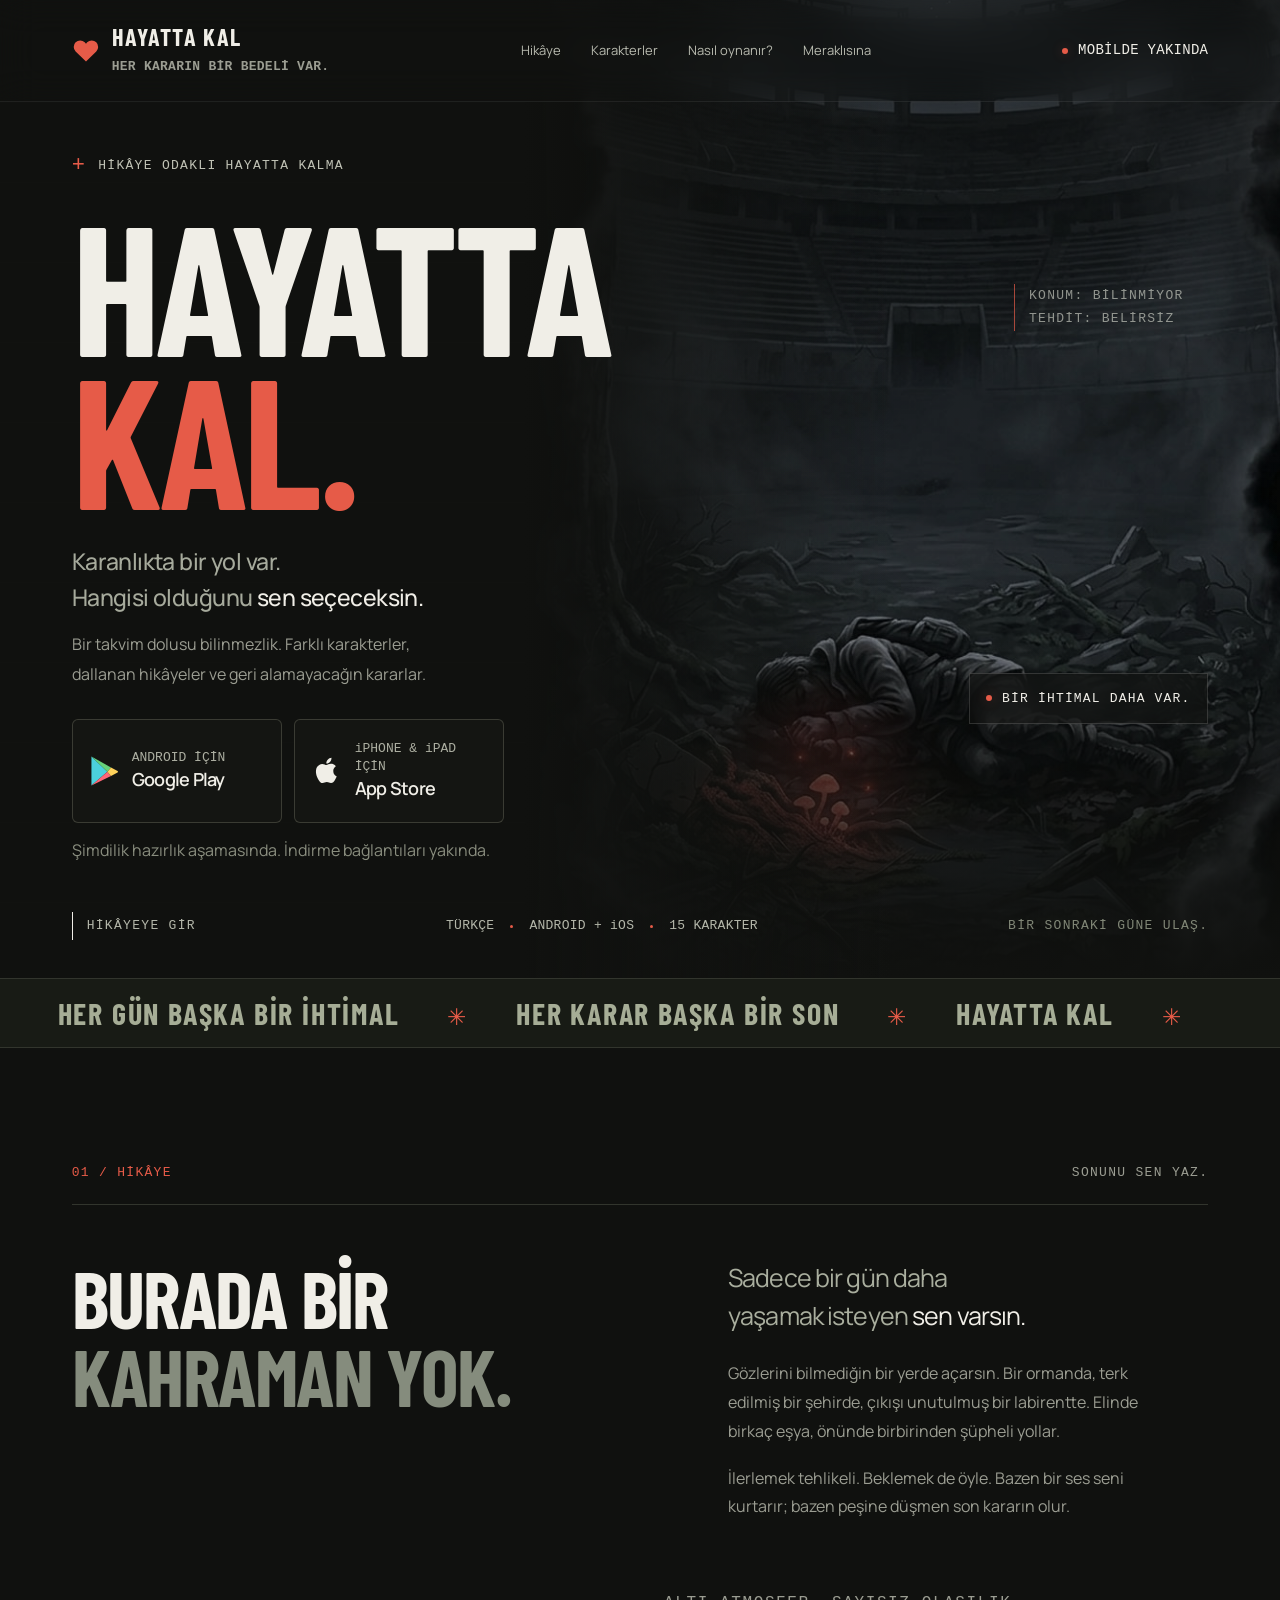
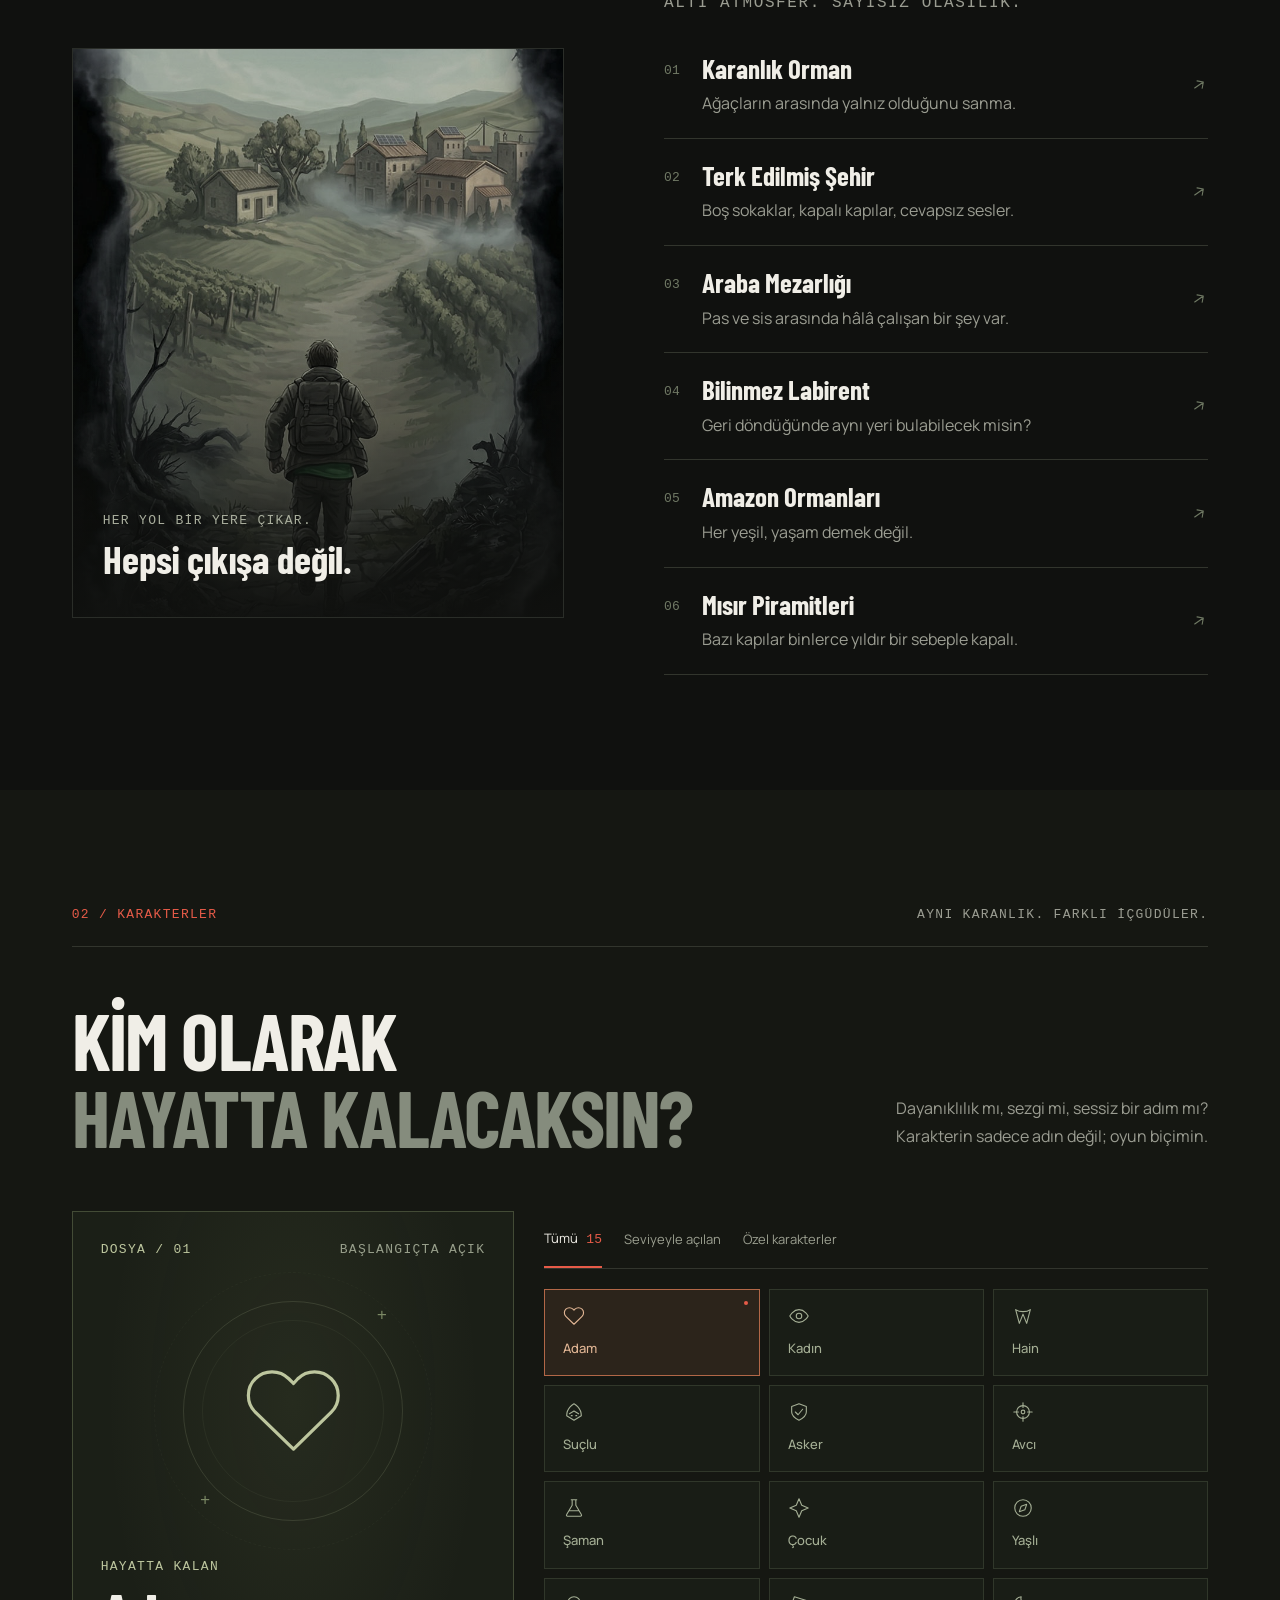
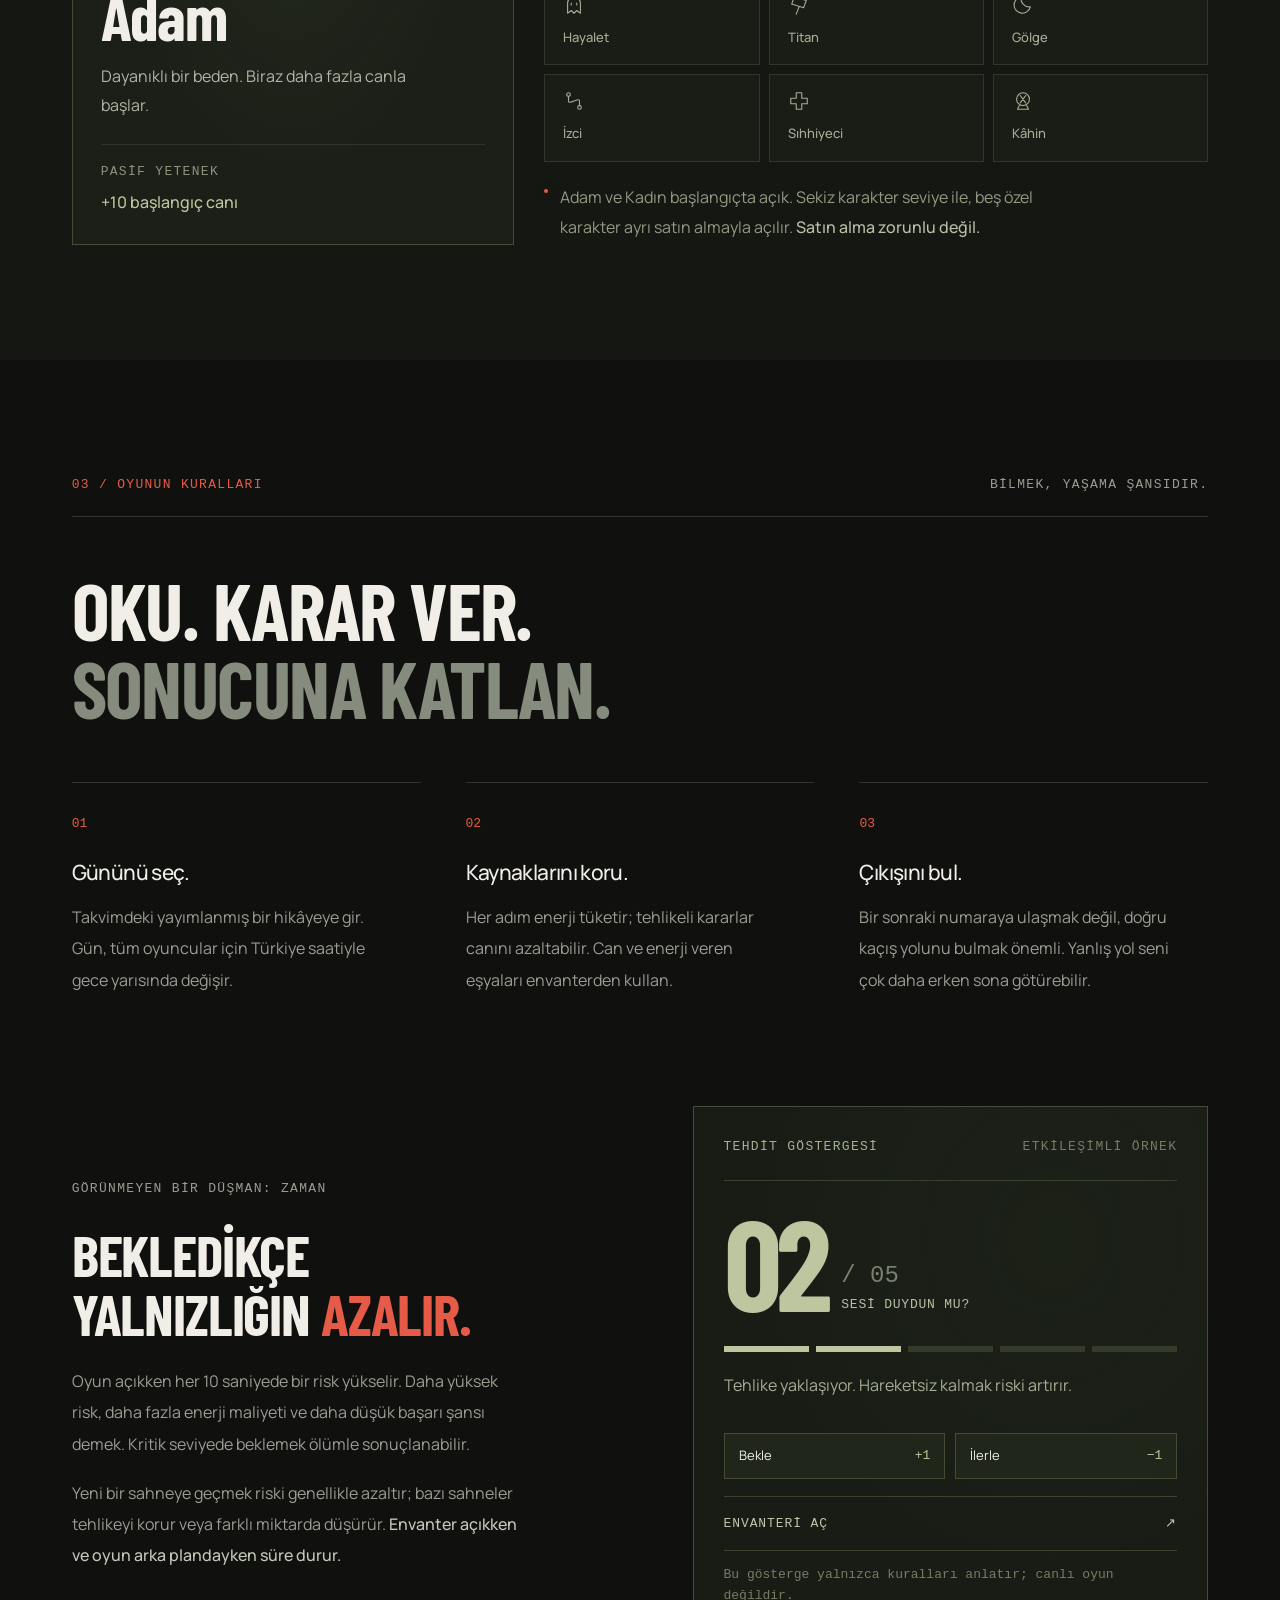
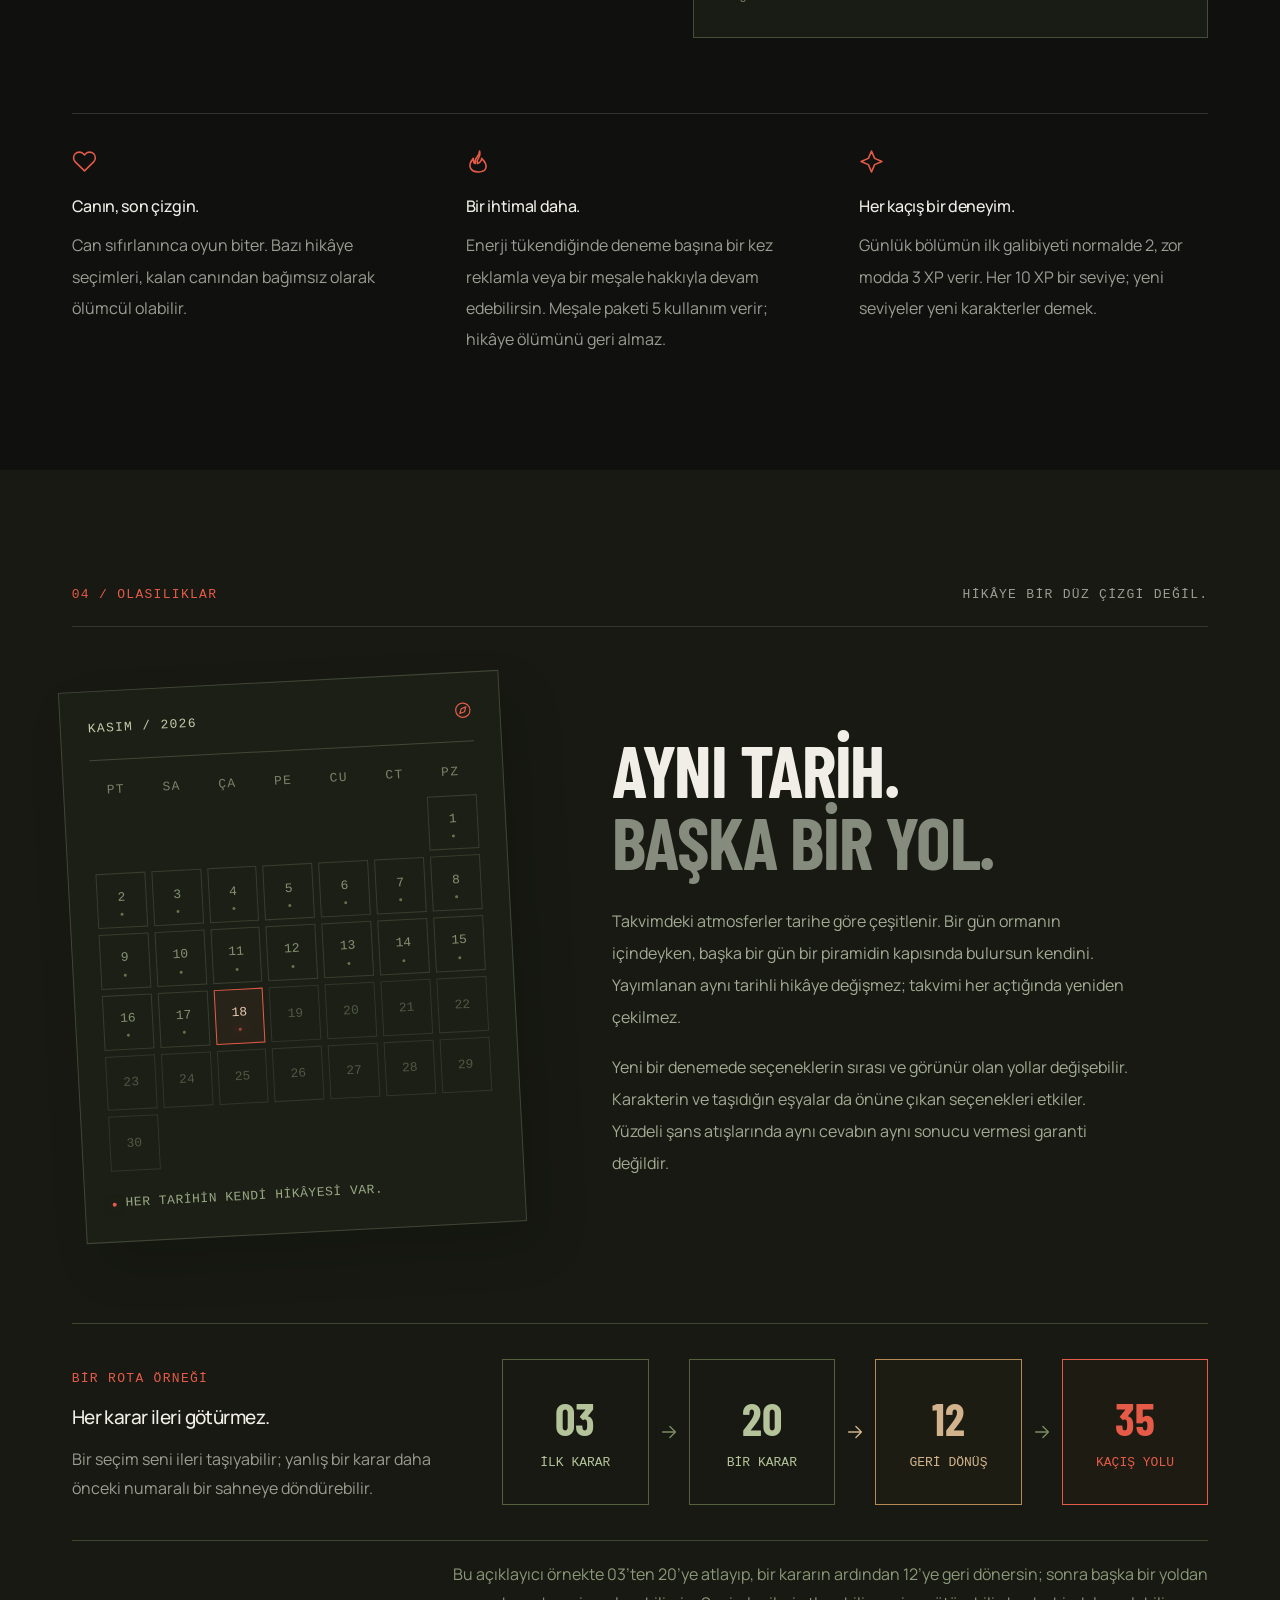
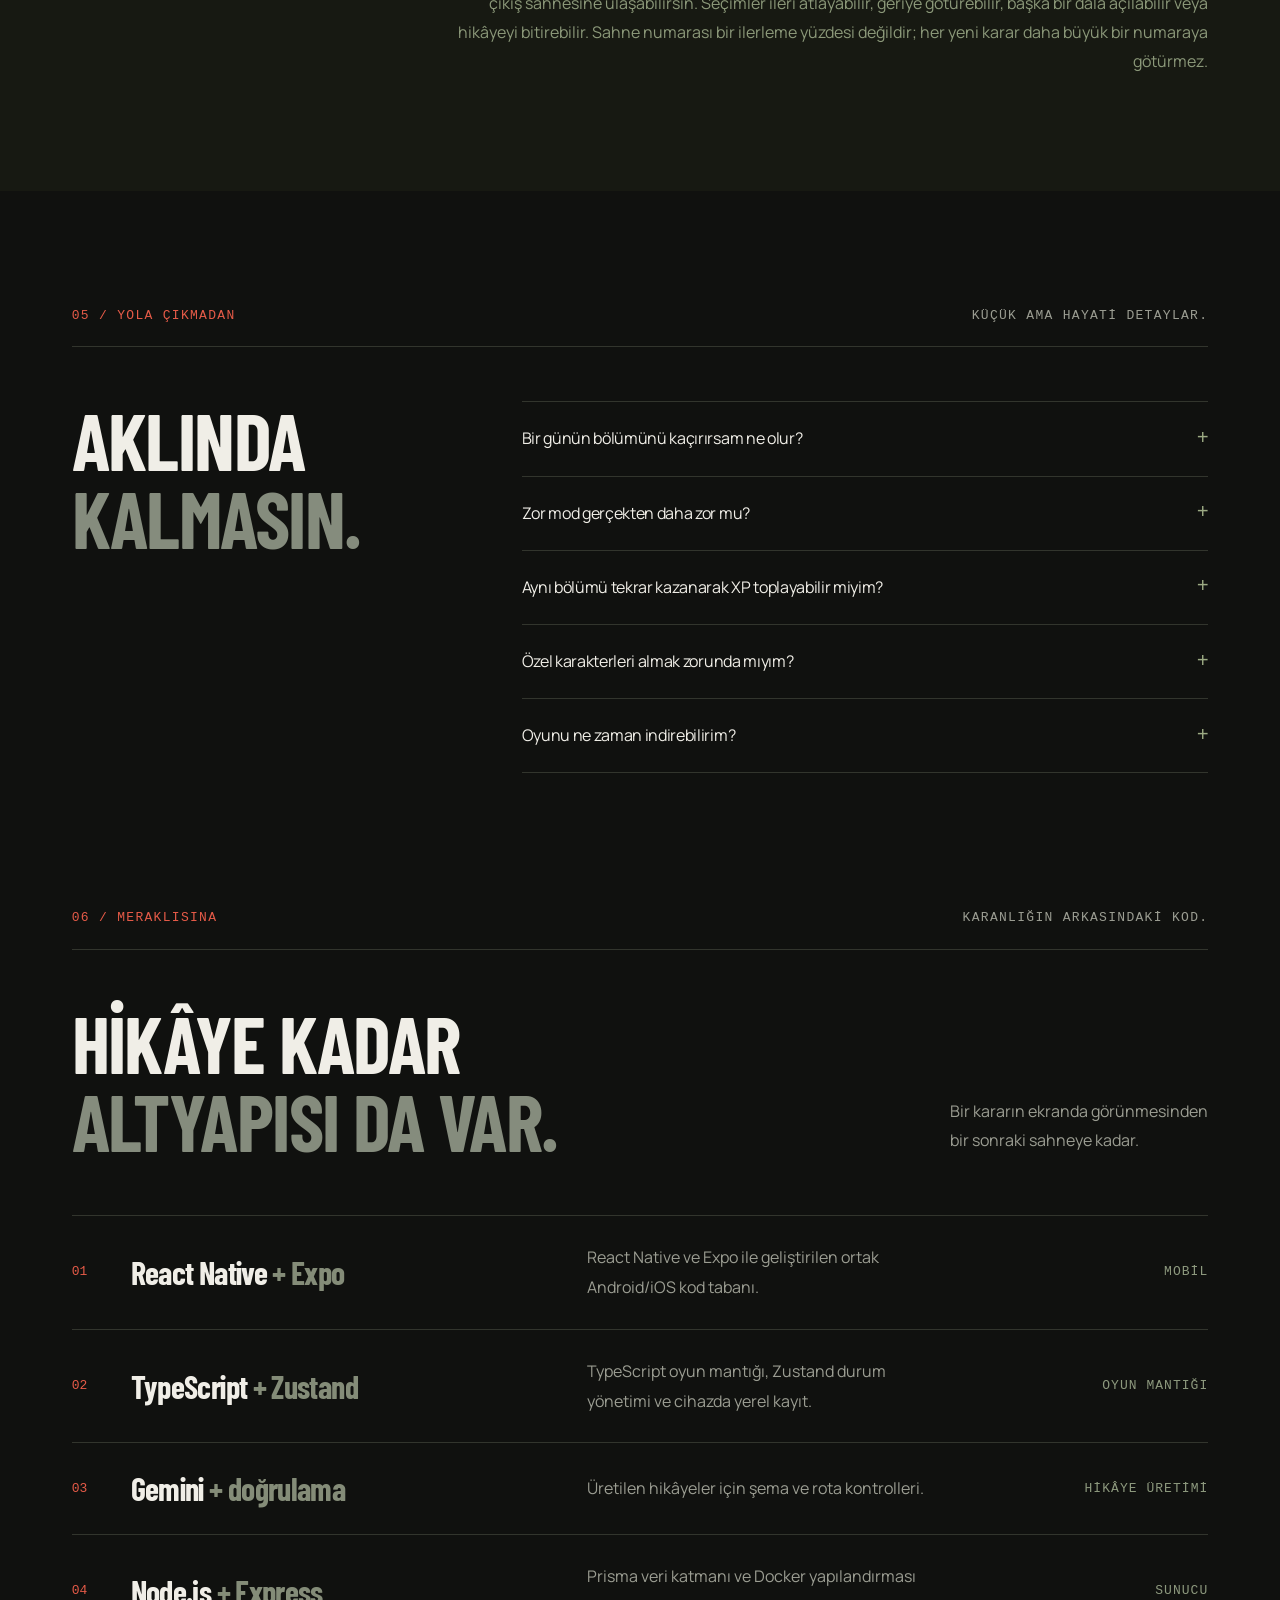
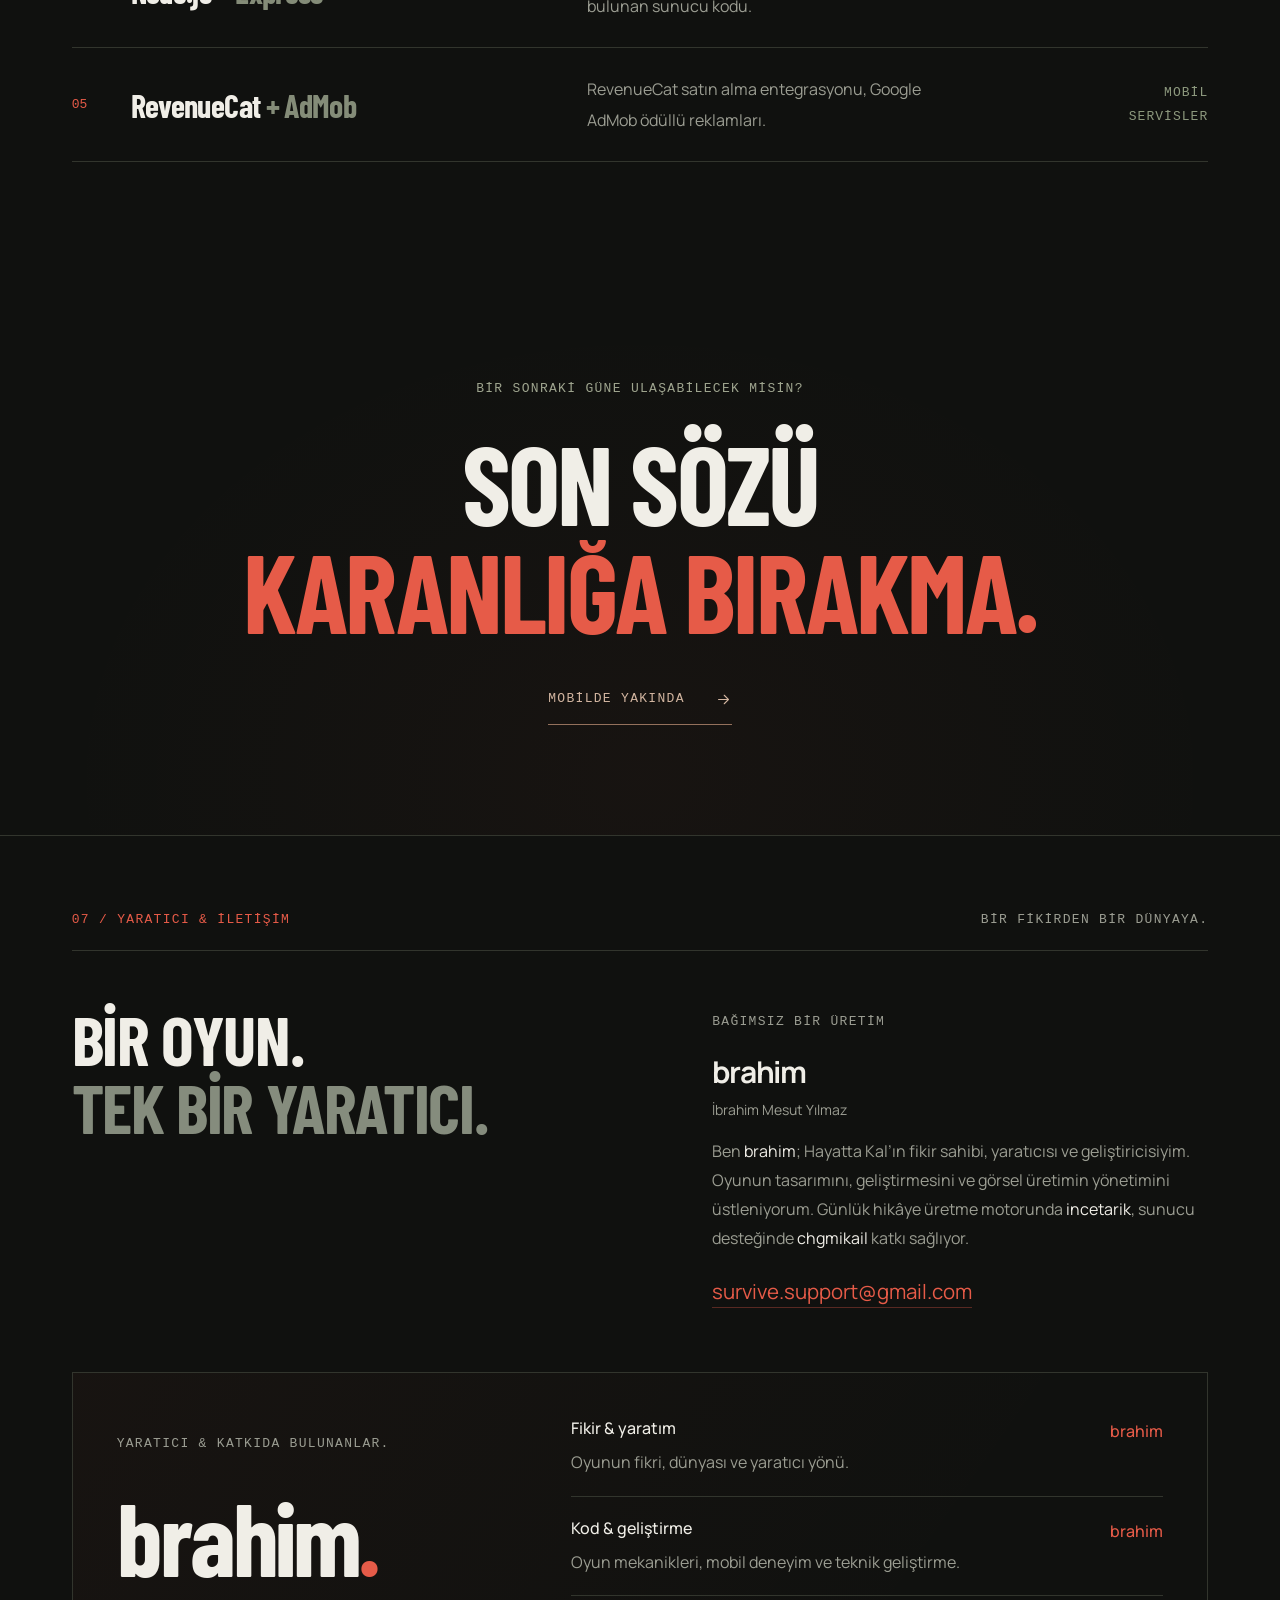
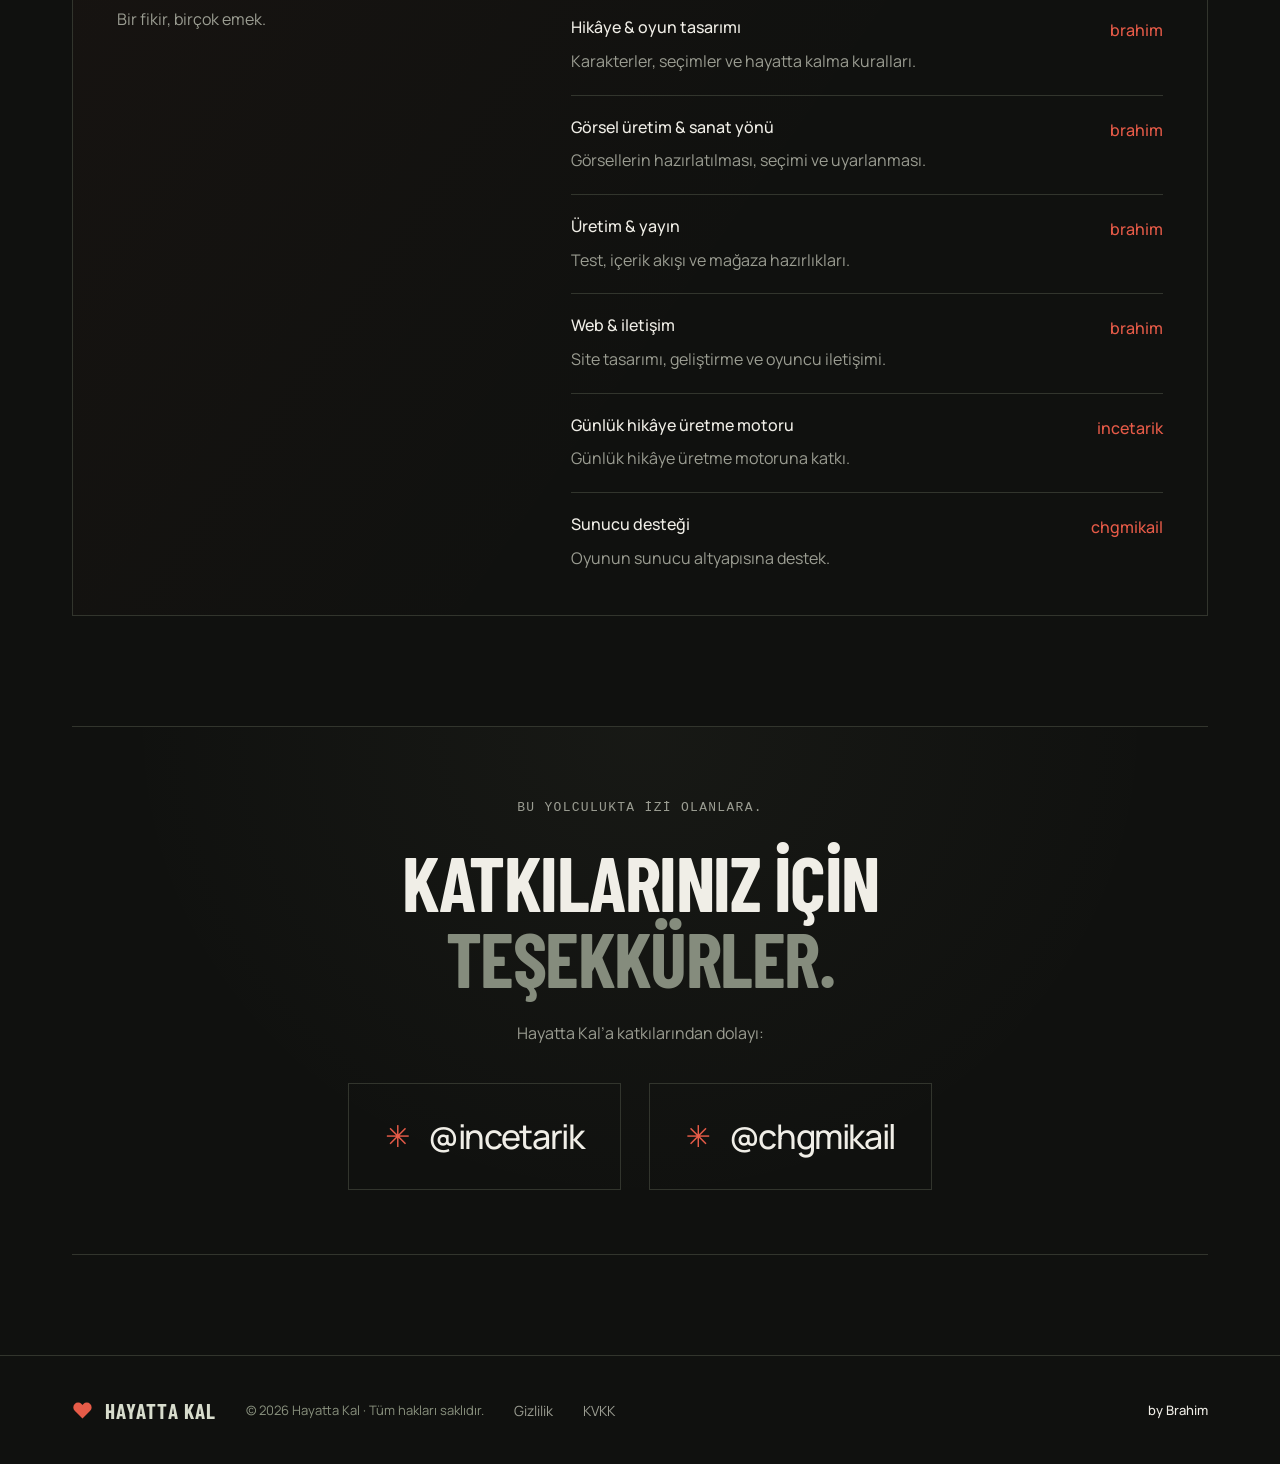
==== commit 1c5cc204: "refactor: update UI components, improve HTML semantics, and add marquee effects" ====
--- a/index.html
+++ b/index.html
@@ -165,14 +165,13 @@
         <p class="store-note">Şimdilik hazırlık aşamasında. İndirme bağlantıları yakında.</p>
       </div>
       <div class="hero-bottom"><a class="scroll-cue" href="#hikaye"><span></span> HİKÂYEYE GİR</a>
-        <div class="hero-meta"><span>TÜRKÇE</span><i></i><span>ANDROID + iOS</span><i></i><span>15 KARAKTER</span></div>
+        <div class="hero-meta marquee" data-marquee><div class="marquee-track"><div class="marquee-content"><span>TÜRKÇE</span><i></i><span>ANDROID + iOS</span><i></i><span>15 KARAKTER</span></div></div></div>
         <span class="edition">BİR SONRAKİ GÜNE ULAŞ.</span>
       </div>
     </section>
 
-    <div class="manifesto-strip" aria-hidden="true">
-      <div>HER GÜN BAŞKA BİR İHTİMAL <span>✳</span> HER KARAR BAŞKA BİR SON <span>✳</span> HAYATTA KAL <span>✳</span>
-      </div>
+    <div class="manifesto-strip marquee" data-marquee aria-hidden="true">
+      <div class="marquee-track"><div class="marquee-content">HER GÜN BAŞKA BİR İHTİMAL <span>✳</span> HER KARAR BAŞKA BİR SON <span>✳</span> HAYATTA KAL <span>✳</span></div></div>
     </div>
 
     <section class="story-section section-shell" id="hikaye" aria-labelledby="story-title">
@@ -371,18 +370,19 @@
             değildir.</p>
         </div>
       </div>
-      <div class="branching-path reveal">
-        <div class="path-description"><span class="eyebrow">BİR ROTA ÖRNEĞİ</span>
-          <h3>03'ten sonra<br>04 gelmek zorunda değil.</h3>
-        </div>
-        <div class="path-nodes" aria-label="Örnek rota: adım 3, adım 11, adım 24, kaçış">
-          <span>03<small>KARAR</small></span><i>↗</i><span>11<small>YENİ SAHNE</small></span><i>↘</i><span>24<small>SON
-              İHTİMAL</small></span><i>→</i><span class="exit-node"><svg>
-              <use href="#i-arrow" />
-            </svg><small>KAÇIŞ</small></span></div>
-      </div>
-      <p class="route-footnote reveal">Seçimler birden fazla adımı atlayabilir, farklı bir dala açılabilir veya hikâyeyi
-        bitirebilir. Seçenek numarası bir sonraki bölüm numarası değildir.</p>
+      <div class="branching-path reveal" id="rota-ornegi">
+        <div class="path-description"><span class="eyebrow">BİR ROTA ÖRNEĞİ</span><h3>Her karar ileri götürmez.</h3><p>Bir seçim seni ileri taşıyabilir; yanlış bir karar daha önceki numaralı bir sahneye döndürebilir.</p></div>
+        <div class="path-nodes" role="img" aria-label="Örnek rota: 3. sahneden 20. sahneye ilerle, bir kararla 12. sahneye geri dön, ardından farklı bir yoldan 35. sahnedeki kaçış yoluna ulaş.">
+          <span class="path-node node-start">03<small>İLK KARAR</small></span>
+          <i class="path-arrow arrow-first" aria-hidden="true"><svg><use href="#i-arrow"/></svg></i>
+          <span class="path-node node-choice">20<small>BİR KARAR</small></span>
+          <i class="path-arrow arrow-backtrack" aria-hidden="true"><svg><use href="#i-arrow"/></svg></i>
+          <span class="path-node node-backtrack">12<small>GERİ DÖNÜŞ</small></span>
+          <i class="path-arrow arrow-last" aria-hidden="true"><svg><use href="#i-arrow"/></svg></i>
+          <span class="path-node exit-node node-exit">35<small>KAÇIŞ YOLU</small></span>
+        </div>
+      </div>
+      <p class="route-footnote reveal">Bu açıklayıcı örnekte 03’ten 20’ye atlayıp, bir kararın ardından 12’ye geri dönersin; sonra başka bir yoldan çıkış sahnesine ulaşabilirsin. Seçimler ileri atlayabilir, geriye götürebilir, başka bir dala açılabilir veya hikâyeyi bitirebilir. Sahne numarası bir ilerleme yüzdesi değildir; her yeni karar daha büyük bir numaraya götürmez.</p>
     </section>
 
     <section class="faq-section section-shell" aria-labelledby="details-title">
@@ -390,33 +390,18 @@
       <div class="faq-layout">
         <h2 class="display-title reveal" id="details-title">AKLINDA<br><span>KALMASIN.</span></h2>
         <div class="faq-list reveal">
-          <details>
-            <summary>Bir günün bölümünü kaçırırsam ne olur?<span>+</span></summary>
-            <p>O günün yayımlanmış bölümüne Türkiye saatiyle 23:59:59'a kadar girersen erişimin korunur. Hiç girmediğin
+          <article class="faq-item is-open"><h3><button class="faq-question" type="button" id="faq-question-1" aria-expanded="true" aria-controls="faq-answer-1">Bir günün bölümünü kaçırırsam ne olur?<span>+</span></button></h3><div class="faq-answer" id="faq-answer-1" role="region" aria-labelledby="faq-question-1"><div class="faq-answer-inner"><p>O günün yayımlanmış bölümüne Türkiye saatiyle 23:59:59'a kadar girersen erişimin korunur. Hiç girmediğin
               geçmiş günler kilitlenir; tamamladığın ödüllü reklamla açabilirsin. Reklamları Kaldır satın alımı
-              yayımlanmış geçmiş günlere reklamsız erişim sağlar; gelecek günleri erkenden açmaz.</p>
-          </details>
-          <details>
-            <summary>Zor mod gerçekten daha zor mu?<span>+</span></summary>
-            <p>Evet. Şans atışlarına 15 yüzde puanı ceza, alınan hasara %60 artış ve adım başına 5 ek enerji maliyeti
+              yayımlanmış geçmiş günlere reklamsız erişim sağlar; gelecek günleri erkenden açmaz.</p></div></div></article>
+          <article class="faq-item is-open"><h3><button class="faq-question" type="button" id="faq-question-2" aria-expanded="true" aria-controls="faq-answer-2">Zor mod gerçekten daha zor mu?<span>+</span></button></h3><div class="faq-answer" id="faq-answer-2" role="region" aria-labelledby="faq-question-2"><div class="faq-answer-inner"><p>Evet. Şans atışlarına 15 yüzde puanı ceza, alınan hasara %60 artış ve adım başına 5 ek enerji maliyeti
               uygulanır. Karakter etkileri ve yuvarlama sonuçları değiştirebilir. Zor modu satın aldıktan sonra açıp
-              kapatabilirsin; tercihin yeni oyun denemesinde uygulanır.</p>
-          </details>
-          <details>
-            <summary>Aynı bölümü tekrar kazanarak XP toplayabilir miyim?<span>+</span></summary>
-            <p>Bir tarihin yalnız ilk galibiyeti XP verir. Yeniden oynamak yeni yolları görmek için bir fırsattır; aynı
-              günlük hikâyeden tekrar XP kazanılmaz.</p>
-          </details>
-          <details>
-            <summary>Özel karakterleri almak zorunda mıyım?<span>+</span></summary>
-            <p>Hayır. İki başlangıç karakteri ve seviyeyle açılan sekiz karakter bulunur. Beş özel karakter ayrı satın
-              alımlardır. Kalıcı karakter haklarıyla beş kullanımlık tüketilebilir meşale paketi farklı ürünlerdir.</p>
-          </details>
-          <details>
-            <summary>Oyunu ne zaman indirebilirim?<span>+</span></summary>
-            <p>Mobil sürümler hazırlanıyor. Google Play ve App Store bağlantıları hazır olduğunda bu sayfaya eklenecek.
-              Şu an mağaza kartları indirme başlatmaz.</p>
-          </details>
+              kapatabilirsin; tercihin yeni oyun denemesinde uygulanır.</p></div></div></article>
+          <article class="faq-item is-open"><h3><button class="faq-question" type="button" id="faq-question-3" aria-expanded="true" aria-controls="faq-answer-3">Aynı bölümü tekrar kazanarak XP toplayabilir miyim?<span>+</span></button></h3><div class="faq-answer" id="faq-answer-3" role="region" aria-labelledby="faq-question-3"><div class="faq-answer-inner"><p>Bir tarihin yalnız ilk galibiyeti XP verir. Yeniden oynamak yeni yolları görmek için bir fırsattır; aynı
+              günlük hikâyeden tekrar XP kazanılmaz.</p></div></div></article>
+          <article class="faq-item is-open"><h3><button class="faq-question" type="button" id="faq-question-4" aria-expanded="true" aria-controls="faq-answer-4">Özel karakterleri almak zorunda mıyım?<span>+</span></button></h3><div class="faq-answer" id="faq-answer-4" role="region" aria-labelledby="faq-question-4"><div class="faq-answer-inner"><p>Hayır. İki başlangıç karakteri ve seviyeyle açılan sekiz karakter bulunur. Beş özel karakter ayrı satın
+              alımlardır. Kalıcı karakter haklarıyla beş kullanımlık tüketilebilir meşale paketi farklı ürünlerdir.</p></div></div></article>
+          <article class="faq-item is-open"><h3><button class="faq-question" type="button" id="faq-question-5" aria-expanded="true" aria-controls="faq-answer-5">Oyunu ne zaman indirebilirim?<span>+</span></button></h3><div class="faq-answer" id="faq-answer-5" role="region" aria-labelledby="faq-question-5"><div class="faq-answer-inner"><p>Mobil sürümler hazırlanıyor. Google Play ve App Store bağlantıları hazır olduğunda bu sayfaya eklenecek.
+              Şu an mağaza kartları indirme başlatmaz.</p></div></div></article>
         </div>
       </div>
     </section>
@@ -464,49 +449,49 @@
       <div class="contact-intro reveal">
         <h2 class="display-title" id="contact-title">BİR OYUN.<br><span>TEK BİR YARATICI.</span></h2>
         <div><span class="eyebrow">BAĞIMSIZ BİR ÜRETİM</span>
-          <h3>brahim <small>İbrahim Mesut Yılmaz</small></h3>
-          <p>Ben brahim; Hayatta Kal’ın fikir sahibi, yaratıcısı ve geliştiricisiyim. Oyunun tasarımını, geliştirmesini
-            ve görsel üretimin yönetimini üstleniyorum. Günlük hikâye üretme motorunda incetarik, sunucu desteğinde
-            chgmikail katkı sağlıyor.</p><a class="contact-email"
+          <h3><a href="https://github.com/imyilmaz" target="_blank" rel="noopener noreferrer">brahim <small>İbrahim Mesut Yılmaz</small></a></h3>
+          <p>Ben <a href="https://github.com/imyilmaz" target="_blank" rel="noopener noreferrer">brahim</a>; Hayatta Kal’ın fikir sahibi, yaratıcısı ve geliştiricisiyim. Oyunun tasarımını, geliştirmesini
+            ve görsel üretimin yönetimini üstleniyorum. Günlük hikâye üretme motorunda <a href="https://github.com/incetarik" target="_blank" rel="noopener noreferrer">incetarik</a>, sunucu desteğinde
+            <a href="https://github.com/chgmikail" target="_blank" rel="noopener noreferrer">chgmikail</a> katkı sağlıyor.</p><a class="contact-email"
             href="mailto:survive.support@gmail.com">survive.support@gmail.com</a>
         </div>
       </div>
       <div class="creator-ledger reveal">
         <div class="creator-signature"><span class="eyebrow">YARATICI & KATKIDA
-            BULUNANLAR.</span><strong>brahim<span>.</span></strong>
+            BULUNANLAR.</span><strong><a href="https://github.com/imyilmaz" target="_blank" rel="noopener noreferrer">brahim<span>.</span></a></strong>
           <p>Bir fikir, birçok emek.</p>
         </div>
         <div class="creator-roles">
           <article>
-            <h3>Fikir & yaratım</h3><strong class="role-credit">brahim</strong>
+            <h3>Fikir & yaratım</h3><a class="role-credit" href="https://github.com/imyilmaz" target="_blank" rel="noopener noreferrer">brahim</a>
             <p>Oyunun fikri, dünyası ve yaratıcı yönü.</p>
           </article>
           <article>
-            <h3>Kod & geliştirme</h3><strong class="role-credit">brahim</strong>
+            <h3>Kod & geliştirme</h3><a class="role-credit" href="https://github.com/imyilmaz" target="_blank" rel="noopener noreferrer">brahim</a>
             <p>Oyun mekanikleri, mobil deneyim ve teknik geliştirme.</p>
           </article>
           <article>
-            <h3>Hikâye & oyun tasarımı</h3><strong class="role-credit">brahim</strong>
+            <h3>Hikâye & oyun tasarımı</h3><a class="role-credit" href="https://github.com/imyilmaz" target="_blank" rel="noopener noreferrer">brahim</a>
             <p>Karakterler, seçimler ve hayatta kalma kuralları.</p>
           </article>
           <article>
-            <h3>Görsel üretim & sanat yönü</h3><strong class="role-credit">brahim</strong>
+            <h3>Görsel üretim & sanat yönü</h3><a class="role-credit" href="https://github.com/imyilmaz" target="_blank" rel="noopener noreferrer">brahim</a>
             <p>Görsellerin hazırlatılması, seçimi ve uyarlanması.</p>
           </article>
           <article>
-            <h3>Üretim & yayın</h3><strong class="role-credit">brahim</strong>
+            <h3>Üretim & yayın</h3><a class="role-credit" href="https://github.com/imyilmaz" target="_blank" rel="noopener noreferrer">brahim</a>
             <p>Test, içerik akışı ve mağaza hazırlıkları.</p>
           </article>
           <article>
-            <h3>Web & iletişim</h3><strong class="role-credit">brahim</strong>
+            <h3>Web & iletişim</h3><a class="role-credit" href="https://github.com/imyilmaz" target="_blank" rel="noopener noreferrer">brahim</a>
             <p>Site tasarımı, geliştirme ve oyuncu iletişimi.</p>
           </article>
           <article>
-            <h3>Günlük hikâye üretme motoru</h3><strong class="role-credit">incetarik</strong>
+            <h3>Günlük hikâye üretme motoru</h3><a class="role-credit" href="https://github.com/incetarik" target="_blank" rel="noopener noreferrer">incetarik</a>
             <p>Günlük hikâye üretme motoruna katkı.</p>
           </article>
           <article>
-            <h3>Sunucu desteği</h3><strong class="role-credit">chgmikail</strong>
+            <h3>Sunucu desteği</h3><a class="role-credit" href="https://github.com/chgmikail" target="_blank" rel="noopener noreferrer">chgmikail</a>
             <p>Oyunun sunucu altyapısına destek.</p>
           </article>
         </div>
@@ -518,8 +503,8 @@
         <h2 class="display-title" id="thanks-title">KATKILARINIZ İÇİN<br><span>TEŞEKKÜRLER.</span></h2>
         <p>Hayatta Kal’a katkılarından dolayı:</p>
         <div class="thanks-names">
-          <div><span class="thanks-mark" aria-hidden="true">✳</span><strong>@incetarik</strong></div>
-          <div><span class="thanks-mark" aria-hidden="true">✳</span><strong>@chgmikail</strong></div>
+          <a class="contributor-card" href="https://github.com/incetarik" target="_blank" rel="noopener noreferrer"><span class="thanks-mark" aria-hidden="true">✳</span><strong>@incetarik</strong></a>
+          <a class="contributor-card" href="https://github.com/chgmikail" target="_blank" rel="noopener noreferrer"><span class="thanks-mark" aria-hidden="true">✳</span><strong>@chgmikail</strong></a>
         </div>
       </div>
     </section>
@@ -529,7 +514,7 @@
       </svg><span>HAYATTA KAL</span></a><span class="copyright">© <span id="copyright-year">2026</span> Hayatta Kal ·
       Tüm hakları saklıdır.</span><button class="privacy-trigger" data-legal-target="privacy" type="button"
       aria-haspopup="dialog">Gizlilik</button><button class="privacy-trigger kvkk-trigger" data-legal-target="kvkk"
-      type="button" aria-haspopup="dialog">KVKK</button><span class="site-credit"><strong>by Brahim</strong></span>
+      type="button" aria-haspopup="dialog">KVKK</button><span class="site-credit"><a href="https://github.com/imyilmaz" target="_blank" rel="noopener noreferrer">by Brahim</a></span>
   </footer>
 
   <dialog class="privacy-modal privacy-modal" data-legal-modal="privacy" aria-labelledby="privacy-title">
--- a/styles.css
+++ b/styles.css
@@ -6,12 +6,12 @@
 .characters-section{background:#151712;max-width:none;padding-inline:max(var(--gutter),calc((100vw - 1504px)/2 + var(--gutter)))}.section-heading{display:flex;justify-content:space-between;gap:40px;align-items:flex-end;margin-bottom:55px}.section-heading>p{max-width:345px;font-size:13px;color:var(--muted);padding-bottom:5px}.character-workbench{display:grid;grid-template-columns:.8fr 1.2fr;gap:30px}.character-profile{--profile-color:#bdc69e;position:relative;display:flex;flex-direction:column;justify-content:space-between;border:1px solid #434b36;background:radial-gradient(ellipse at 50% 30%,#b1bf7b13,transparent 60%),#1b1f17;min-height:580px;padding:28px;overflow:hidden;transition:background .3s,border-color .3s}.character-profile[data-kind="premium"]{--profile-color:#e79d77;background:radial-gradient(ellipse at 50% 30%,#d177531a,transparent 65%),#211c18;border-color:#614237}.profile-top{font-size:13px;display:flex;justify-content:space-between;gap:10px;color:var(--profile-color)}.profile-top>span:last-child{text-align:right;color:#989f8b}.character-seal{position:relative;width:220px;height:220px;margin:30px auto 20px;display:grid;place-items:center;color:var(--profile-color)}.character-seal>svg{width:103px;height:103px;stroke-width:.75;position:relative;z-index:1}.seal-ring{position:absolute;inset:0;border:1px solid #a4b08a2e;border-radius:50%}.seal-ring:before,.seal-ring:after{content:"";position:absolute;border-radius:50%;border:1px solid #a4b08a12}.seal-ring:before{inset:18px}.seal-ring:after{inset:-30px;border-style:dashed;opacity:.7}.seal-cross{position:absolute;font-family:var(--mono);font-size:17px;color:#7b8864}.seal-cross.a{top:0;right:16px}.seal-cross.b{bottom:4px;left:17px}.profile-bottom>.eyebrow{font-size:13px;color:var(--profile-color)}.profile-bottom h3{font-family:var(--display);font-weight:700;font-size:64px;line-height:1;margin-top:5px;letter-spacing:-.02em}.profile-bottom>p{font-size:13px;color:#b0b6a5;margin-top:14px;min-height:44px;max-width:340px;line-height:1.8}.character-ability{border-top:1px solid #a4b08a25;margin-top:24px;padding-top:17px;display:flex;flex-direction:column;gap:5px}.character-ability>span{font-size:13px;color:#8c947e}.character-ability strong{font-weight:500;font-size:13px;color:var(--profile-color)}.character-directory{padding:3px 0}.character-filters{display:flex;align-items:center;gap:22px;margin-bottom:20px;border-bottom:1px solid var(--line)}.character-filters button{border:0;background:transparent;font-size:13px;padding:13px 0 16px;color:#9b9f90;position:relative;min-height:44px}.character-filters button.active{color:var(--ink)}.character-filters button.active:after{content:"";height:2px;position:absolute;inset:auto 0 0;background:var(--red)}.character-filters button span{font-family:var(--mono);font-size:13px;color:var(--red);margin-left:5px}.character-grid{display:grid;grid-template-columns:repeat(3,minmax(0,1fr));gap:9px;min-height:425px;align-content:start}.character-tile{display:flex;flex-direction:column;align-items:flex-start;justify-content:center;gap:10px;min-height:83px;padding:15px 18px;background:#191d16;border:1px solid #30372a;text-align:left;position:relative;transition:background .2s,border-color .2s,color .2s;color:#a5af95}.character-tile>svg{width:22px;height:22px;stroke-width:1.2}.character-tile>span{font-size:13px;font-weight:500}.character-tile:hover{background:#24291f;border-color:#5e674e}.character-tile[aria-pressed="true"]{background:#2c241b;border-color:#b26747;color:#e2b695}.character-tile[aria-pressed="true"]:after{content:"";position:absolute;right:11px;top:11px;width:4px;height:4px;border-radius:50%;background:var(--red)}.character-tile[hidden]{display:none}.character-footnote{display:flex;gap:12px;margin-top:20px;align-items:flex-start}.character-footnote .status-dot{width:4px;height:4px;flex-basis:4px;margin-top:7px}.character-footnote p{font-size:13px;line-height:1.9;color:#929b83;max-width:490px}.character-footnote strong{font-weight:500;color:#b7c0a6}
 .rules-row{display:grid;grid-template-columns:repeat(3,minmax(0,1fr));gap:45px;margin-top:55px}.rules-row article{border-top:1px solid var(--line);padding-top:24px}.rule-number{font-family:var(--mono);color:var(--red);font-size:13px}.rules-row h3{font-size:21px;font-weight:500;letter-spacing:-.03em;margin-top:19px}.rules-row p{font-size:13px;color:var(--muted);line-height:1.95;margin-top:10px;max-width:325px}.risk-layout{display:grid;grid-template-columns:1fr 1fr;gap:105px;margin-top:110px;align-items:center}.risk-copy .eyebrow{font-size:13px}.risk-copy h3{font-family:var(--display);font-weight:700;font-size:clamp(45px,4.5vw,65px);line-height:1.02;margin:24px 0;letter-spacing:-.02em}.risk-copy h3 em{color:var(--red)}.risk-copy p{font-size:13px;line-height:1.95;color:var(--muted);max-width:450px}.risk-copy strong{color:#c3c9b8;font-weight:500}.risk-lab{--risk-color:#d0b675;border:1px solid #454c38;background:radial-gradient(ellipse at 70% 25%,#a9ba6b08,transparent 60%),#181c15;padding:30px}.lab-head{display:flex;justify-content:space-between;gap:20px;color:#a6b193;font-size:13px;padding-bottom:22px;border-bottom:1px solid #3b432f}.lab-head>span:last-child{font-size:13px;color:#737e63}.risk-value{display:flex;align-items:flex-end;gap:14px;padding:20px 0 24px}.risk-value>span:first-child{font-family:var(--display);font-size:128px;line-height:.95;color:var(--risk-color);font-weight:700;letter-spacing:-.04em}.risk-value>span:last-child{font-family:var(--mono);font-size:24px;color:#77816b;line-height:1.6;padding-bottom:6px}.risk-value small{display:block;font-size:13px;color:#b6c0a5;letter-spacing:.06em}.risk-segments{display:flex;gap:7px}.risk-segments>i{flex:1;height:6px;background:#333b2b;transition:background .25s}.risk-segments>i.on{background:var(--risk-color)}.risk-lab>p{font-size:13px;color:#a4ae94;min-height:43px;line-height:1.9;margin-top:18px}.lab-controls{display:flex;gap:10px;margin-top:20px}.lab-controls button{display:flex;justify-content:space-between;align-items:center;flex:1;background:#20261a;border:1px solid #424e34;min-height:44px;padding:10px 14px;font-size:13px}.lab-controls span{font-family:var(--mono);color:var(--olive)}.lab-controls button:hover{border-color:#b0bc95}.lab-controls button:disabled{opacity:.35}.inventory-toggle{display:flex;align-items:center;justify-content:space-between;background:none;border:0;border-block:1px solid #3b432f;width:100%;padding:15px 0;font-family:var(--mono);font-size:13px;letter-spacing:.07em;margin-top:17px;color:#bdc7aa;min-height:44px}.inventory-toggle[aria-pressed="true"]{color:var(--red)}.lab-note{display:block;font-size:13px;letter-spacing:0;color:#737e63;margin-top:14px}.play-notes{display:grid;grid-template-columns:repeat(3,minmax(0,1fr));gap:45px;margin-top:75px;padding-top:35px;border-top:1px solid var(--line)}.play-notes>article>svg{color:var(--red);width:25px;height:25px;margin-bottom:18px}.play-notes h3{font-size:16px;font-weight:500;letter-spacing:-.02em}.play-notes p{font-size:13px;line-height:1.95;color:var(--muted);margin-top:10px}
 .routes-section{background:#171912;max-width:none;padding-inline:max(var(--gutter),calc((100vw - 1504px)/2 + var(--gutter)))}.routes-layout{display:grid;grid-template-columns:.85fr 1.15fr;gap:100px;align-items:center}.calendar-preview{border:1px solid #404636;background:#1b1f16;padding:27px;max-width:450px;width:100%;transform:rotate(-3deg);box-shadow:15px 24px 50px #0002}.calendar-heading{display:flex;justify-content:space-between;align-items:center;border-bottom:1px solid #414836;padding-bottom:20px;margin-bottom:20px;color:#c2cca9;font-size:13px}.calendar-heading svg{width:19px;height:19px;color:var(--red)}.calendar-week,.calendar-days{display:grid;grid-template-columns:repeat(7,minmax(0,1fr));gap:6px}.calendar-week{text-align:center;font-size:13px;color:#778267;margin-bottom:12px}.calendar-day{aspect-ratio:1/1.1;border:1px solid #373e2d;display:flex;justify-content:center;align-items:center;flex-direction:column;gap:4px;font-family:var(--mono);font-size:13px;color:#849271;position:relative}.calendar-day.empty{border-color:transparent}.calendar-day.future{color:#4f5943;border-color:#303629}.calendar-day.selected{border-color:var(--red);background:#e65b4810;color:#e8cab4}.day-mark{width:3px;height:3px;background:#929f68;border-radius:50%;opacity:.65}.selected .day-mark{background:var(--red);box-shadow:0 0 10px var(--red)}.calendar-caption{font-size:13px;margin-top:22px;color:#98a782;display:flex;align-items:center;gap:9px}.calendar-caption>.status-dot{width:4px;height:4px;flex-basis:4px}.routes-copy .display-title{font-size:clamp(48px,5.7vw,78px);margin-bottom:28px}.routes-copy p{font-size:13px;line-height:2;color:#a3ab94;max-width:520px}.branching-path{display:grid;grid-template-columns:.7fr 1.3fr;align-items:center;gap:50px;margin-top:90px;border-block:1px solid #3e4730;padding:35px 0}.path-description .eyebrow{font-size:13px;color:var(--red)}.path-description h3{font-size:19px;line-height:1.5;font-weight:500;letter-spacing:-.03em;margin-top:12px}.path-nodes{display:grid;grid-template-columns:1fr 30px 1fr 30px 1fr 30px 1fr;gap:8px;align-items:center}.path-nodes>span{aspect-ratio:1.05;border:1px solid #55603f;display:flex;align-items:center;justify-content:center;flex-direction:column;font-family:var(--display);font-size:45px;font-weight:700;line-height:1.2;color:#b4c39a;gap:8px}.path-nodes small{font-family:var(--mono);font-weight:400;font-size:13px;letter-spacing:.03em;text-align:center;padding-inline:3px}.path-nodes i{font-family:var(--mono);font-style:normal;color:#7c8b61;text-align:center;font-size:18px}.path-nodes>span.exit-node{border-color:var(--red);background:#e65b4808;color:var(--red)}.exit-node svg{width:30px;height:30px;stroke-width:1.2;margin-block:6px}.route-footnote{font-size:13px;color:#8b9879;text-align:right;margin-top:19px;max-width:760px;margin-left:auto}
-.faq-layout{display:grid;grid-template-columns:.7fr 1.3fr;gap:80px}.faq-list details{border-top:1px solid var(--line)}.faq-list details:last-child{border-bottom:1px solid var(--line)}.faq-list summary{list-style:none;display:flex;justify-content:space-between;align-items:center;gap:20px;padding:23px 0;font-size:14px;line-height:1.7;letter-spacing:-.02em}.faq-list summary::-webkit-details-marker{display:none}.faq-list summary>span{font-family:var(--mono);font-size:20px;font-weight:400;line-height:1;color:#9caa83;transition:transform .2s}.faq-list details[open] summary>span{transform:rotate(45deg);color:var(--red)}.faq-list details>p{font-size:13px;color:var(--muted);line-height:2;margin:0 28px 24px 0;max-width:600px}.tech-section{padding-top:20px}.tech-list>div{display:grid;grid-template-columns:35px 1.1fr 1.2fr 125px;gap:24px;align-items:center;padding-block:26px;border-bottom:1px solid var(--line)}.tech-list>div:first-child{border-top:1px solid var(--line)}.tech-list>div>span{font-family:var(--mono);font-size:13px;color:var(--red)}.tech-list h3{font-family:var(--display);font-weight:700;font-size:32px;line-height:1.2;letter-spacing:-.02em}.tech-list h3 b{color:#848c78;font-weight:700}.tech-list p{font-size:13px;color:var(--muted);max-width:350px;line-height:1.9}.tech-list small{font-family:var(--mono);font-size:13px;letter-spacing:.08em;color:#8d997e;text-align:right}.closing-section{text-align:center;padding-block:95px 110px;background:radial-gradient(ellipse at 50% 90%,#e65b4809,transparent 65%)}.closing-section>.eyebrow{font-size:13px;color:#9fa58f}.closing-section h2{font-family:var(--display);font-weight:700;font-size:clamp(65px,8.6vw,128px);line-height:.98;margin-block:28px 30px;letter-spacing:-.025em}.closing-section h2 em{display:block;color:var(--red)}.text-link{display:inline-flex;align-items:center;gap:30px;padding:14px 0;border-bottom:1px solid #94715c;color:#d2b5a0;font-size:13px}.text-link svg{width:17px;height:17px;transition:transform .2s}.text-link:hover svg{transform:translateX(6px)}.site-footer{display:flex;align-items:center;gap:25px;justify-content:space-between;min-height:110px;border-top:1px solid var(--line);color:#8a927f}.site-footer .brand>span{font-size:21px;color:#d8ddcd}.site-footer .brand-heart{width:21px;height:21px}.site-footer>span{font-size:13px}.site-footer>a:not(.brand){font-size:13px;display:flex;align-items:center;gap:8px;min-height:44px}.site-footer>a>svg:not(.brand-heart){width:14px;height:14px}
+.faq-layout{display:grid;grid-template-columns:.7fr 1.3fr;gap:80px}.faq-list .faq-item{border-top:1px solid var(--line)}.faq-list .faq-item:last-child{border-bottom:1px solid var(--line)}.faq-list .faq-question{list-style:none;display:flex;justify-content:space-between;align-items:center;gap:20px;padding:23px 0;font-size:14px;line-height:1.7;letter-spacing:-.02em}.faq-list .faq-question::-webkit-details-marker{display:none}.faq-list .faq-question>span{font-family:var(--mono);font-size:20px;font-weight:400;line-height:1;color:#9caa83;transition:transform .2s}.faq-list .faq-item.is-open .faq-question>span{transform:rotate(45deg);color:var(--red)}.faq-answer-inner>p{font-size:13px;color:var(--muted);line-height:2;margin:0 28px 24px 0;max-width:600px}.tech-section{padding-top:20px}.tech-list>div{display:grid;grid-template-columns:35px 1.1fr 1.2fr 125px;gap:24px;align-items:center;padding-block:26px;border-bottom:1px solid var(--line)}.tech-list>div:first-child{border-top:1px solid var(--line)}.tech-list>div>span{font-family:var(--mono);font-size:13px;color:var(--red)}.tech-list h3{font-family:var(--display);font-weight:700;font-size:32px;line-height:1.2;letter-spacing:-.02em}.tech-list h3 b{color:#848c78;font-weight:700}.tech-list p{font-size:13px;color:var(--muted);max-width:350px;line-height:1.9}.tech-list small{font-family:var(--mono);font-size:13px;letter-spacing:.08em;color:#8d997e;text-align:right}.closing-section{text-align:center;padding-block:95px 110px;background:radial-gradient(ellipse at 50% 90%,#e65b4809,transparent 65%)}.closing-section>.eyebrow{font-size:13px;color:#9fa58f}.closing-section h2{font-family:var(--display);font-weight:700;font-size:clamp(65px,8.6vw,128px);line-height:.98;margin-block:28px 30px;letter-spacing:-.025em}.closing-section h2 em{display:block;color:var(--red)}.text-link{display:inline-flex;align-items:center;gap:30px;padding:14px 0;border-bottom:1px solid #94715c;color:#d2b5a0;font-size:13px}.text-link svg{width:17px;height:17px;transition:transform .2s}.text-link:hover svg{transform:translateX(6px)}.site-footer{display:flex;align-items:center;gap:25px;justify-content:space-between;min-height:110px;border-top:1px solid var(--line);color:#8a927f}.site-footer .brand>span{font-size:21px;color:#d8ddcd}.site-footer .brand-heart{width:21px;height:21px}.site-footer>span{font-size:13px}.site-footer>a:not(.brand){font-size:13px;display:flex;align-items:center;gap:8px;min-height:44px}.site-footer>a>svg:not(.brand-heart){width:14px;height:14px}
 .has-js .reveal{opacity:0;transform:translateY(24px);transition:opacity .8s ease,transform .8s cubic-bezier(.2,.7,.25,1)}.has-js .reveal.is-visible{opacity:1;transform:none}.has-js .calendar-preview.reveal{transform:translateY(24px) rotate(-3deg)}.has-js .calendar-preview.reveal.is-visible{transform:rotate(-3deg)}@keyframes scroll-line{0%,100%{transform:scaleY(.08);transform-origin:top}50%{transform:scaleY(.8);transform-origin:bottom}}
 @media(min-width:1700px){.site-header{padding-inline:max(var(--gutter),calc((100vw - 1504px)/2 + var(--gutter)))}.hero-art{width:60%;right:0}}
 @media(max-width:1100px){.site-header nav{gap:20px}.header-cta{font-size:13px}.hero-copy{width:62%}.hero h1{font-size:clamp(115px,16vw,180px)}.hero-art{width:65%;right:-10%}.art-coordinate{right:21%}.art-tag{right:20%;font-size:13px}.story-intro{gap:45px}.worlds-layout{gap:55px}.world-row{padding-block:17px}.character-workbench{grid-template-columns:.85fr 1.15fr;gap:22px}.character-profile{padding:24px;min-height:575px}.character-tile{padding:14px 12px;min-height:82px}.character-filters{gap:14px}.character-filters button{font-size:13px}.risk-layout{gap:55px}.risk-lab{padding:25px}.routes-layout{gap:60px}.path-nodes{grid-template-columns:1fr 17px 1fr 17px 1fr 17px 1fr}.tech-list>div{grid-template-columns:25px 1.2fr 1fr 88px;gap:20px}.tech-list h3{font-size:27px}.edition{display:none}}
-@media(max-width:840px){:root{--gutter:28px}.site-header{height:84px;gap:18px}.site-header .brand>span{font-size:22px}.site-header .brand-heart{width:24px;height:24px}.header-cta{margin-left:auto;font-size:13px;gap:7px}.menu-toggle{display:flex;width:38px;height:44px;padding:12px 5px;flex-direction:column;justify-content:center;gap:5px;border:0;background:none}.menu-toggle span{display:block;width:23px;height:1px;background:var(--ink);transition:transform .2s}.site-header nav{display:none;position:absolute;inset:84px 0 auto;background:#171a14;flex-direction:column;align-items:stretch;gap:0;padding:15px var(--gutter) 22px;border-bottom:1px solid var(--line)}.site-header nav a{padding-block:15px;border-bottom:1px solid #ffffff0e;font-size:14px}.site-header.is-menu-open nav{display:flex}.is-menu-open .menu-toggle span:first-child{transform:translateY(3px) rotate(45deg)}.is-menu-open .menu-toggle span:last-child{transform:translateY(-3px) rotate(-45deg)}.hero{padding-top:135px;min-height:840px}.hero-copy{width:71%;max-width:600px}.hero h1{font-size:clamp(115px,18vw,160px)}.hero-art{width:85%;right:-25%;opacity:.8}.art-coordinate{right:28%;top:33%;font-size:13px}.art-tag{display:none}.hero-meta{gap:10px;font-size:13px}.hero-bottom{bottom:30px}.store-front strong{font-size:16px}.store-face{gap:10px;padding:14px}.store-card{height:73px}.store-icon{width:25px;height:30px}.story-section,.characters-section,.how-section,.routes-section,.faq-section,.tech-section{padding-block:85px}.section-label{margin-bottom:40px;font-size:13px}.section-label>span:last-child{max-width:48%;text-align:right}.story-intro{grid-template-columns:1fr 1fr;gap:30px}.story-copy .lead{font-size:20px}.worlds-layout{gap:35px;grid-template-columns:.9fr 1.1fr;margin-top:50px}.story-image{height:530px}.image-caption{left:23px;right:20px}.image-caption strong{font-size:32px}.world-row{gap:14px}.world-row h3{font-size:24px}.world-row p{font-size:13px}.section-heading{display:block}.section-heading>p{margin-top:24px;max-width:none}.character-workbench{grid-template-columns:.85fr 1.15fr;gap:20px}.character-grid{grid-template-columns:repeat(3,minmax(0,1fr));gap:7px;min-height:410px}.character-tile{min-height:76px;padding:10px;gap:6px}.character-tile>span{font-size:13px}.character-tile>svg{width:20px;height:20px}.character-filters{gap:14px;flex-wrap:wrap;row-gap:0}.character-filters button{font-size:13px;line-height:1.5;padding-block:9px}.character-profile{padding:20px;min-height:570px}.character-seal{width:155px;height:155px;margin-block:50px 40px}.character-seal>svg{width:78px;height:78px}.profile-bottom h3{font-size:52px}.profile-top{font-size:13px}.profile-bottom>p{font-size:13px}.character-ability strong{font-size:13px}.rules-row,.play-notes{gap:25px}.rules-row h3{font-size:18px}.rules-row p,.play-notes p{font-size:13px}.risk-layout{gap:32px;margin-top:75px}.risk-copy h3{font-size:46px}.risk-copy p{font-size:13px}.risk-lab{padding:20px}.lab-head{font-size:13px;gap:12px}.lab-head>span:last-child{font-size:13px;max-width:44%;text-align:right}.risk-value>span:first-child{font-size:110px}.lab-controls button{padding-inline:10px;font-size:13px}.routes-layout{gap:35px}.calendar-preview{padding:20px}.calendar-days,.calendar-week{gap:4px}.calendar-day{font-size:13px}.calendar-caption{font-size:13px}.routes-copy .display-title{font-size:52px}.routes-copy p{font-size:13px}.branching-path{gap:28px;grid-template-columns:.7fr 1.3fr;margin-top:65px}.path-description h3{font-size:16px}.path-nodes{gap:4px;grid-template-columns:1fr 13px 1fr 13px 1fr 13px 1fr}.path-nodes>span{font-size:35px}.path-nodes small{font-size:13px}.path-nodes i{font-size:14px}.faq-layout{gap:40px;grid-template-columns:.65fr 1.35fr}.faq-list summary{font-size:13px}.tech-section{padding-top:0}.tech-list>div{grid-template-columns:20px 1.1fr 1fr;gap:18px;padding-block:23px}.tech-list h3{font-size:25px}.tech-list p{font-size:13px}.tech-list small{display:none}.site-footer{flex-wrap:wrap;justify-content:flex-start;gap:14px 30px;padding-block:28px}.site-footer>span{order:5;flex-basis:100%}.site-footer .brand{margin-right:auto}}
-@media(max-width:600px){:root{--gutter:22px}.site-header{height:76px;gap:14px}.site-header .brand>span{font-size:20px}.brand small{font-size:13px;margin-top:7px}.site-header .brand-heart{width:21px;height:21px}.brand{gap:9px}.header-cta{font-size:13px;gap:6px}.header-cta .status-dot{width:4px;height:4px;flex-basis:4px}.menu-toggle{width:27px}.site-header nav{top:76px}.hero{padding-top:125px;padding-bottom:130px;min-height:790px}.hero-copy{width:100%}.hero .eyebrow{font-size:13px;letter-spacing:.08em}.hero h1{font-size:clamp(112px,27.5vw,160px);margin-top:28px;margin-bottom:28px}.hero-art{right:-34%;width:125%;opacity:.5;top:75px}.hero-art:after{background:linear-gradient(90deg,var(--bg),#10110f50 45%,#10110f20),linear-gradient(0deg,var(--bg),transparent 55%)}.art-coordinate{right:31%;top:24%;font-size:13px;opacity:.8}.hero-description{font-size:21px}.hero-subcopy{font-size:13px;max-width:300px;line-height:1.9}.store-cards{gap:10px;margin-top:27px;max-width:400px}.store-card{flex:1 1 0;height:72px}.store-face{gap:10px;padding:12px}.store-front small{font-size:13px}.store-front strong{font-size:16px;letter-spacing:-.05em}.store-icon{width:23px;height:29px}.store-corner{font-size:13px;right:7px;top:6px}.store-back strong{font-size:13px}.store-back small{font-size:13px}.store-note{font-size:13px;margin-top:11px}.hero-bottom{bottom:29px;align-items:flex-start;flex-direction:column;gap:20px}.scroll-cue{font-size:13px}.scroll-cue>span{height:21px}.hero-meta{font-size:13px;letter-spacing:.09em;gap:12px}.manifesto-strip{padding-block:16px}.manifesto-strip>div{font-size:24px;text-align:left;padding-left:22px}.manifesto-strip span{margin-inline:23px;font-size:18px}.story-section,.characters-section,.how-section,.routes-section,.faq-section,.tech-section{padding-block:68px}.section-label{margin-bottom:34px;font-size:13px;letter-spacing:.04em;gap:12px;padding-bottom:16px}.display-title{font-size:clamp(49px,11.8vw,68px)}.story-intro,.worlds-layout,.character-workbench,.risk-layout,.routes-layout,.faq-layout{grid-template-columns:1fr;gap:30px}.story-copy{max-width:none;font-size:13px}.story-copy .lead{font-size:23px}.story-copy .lead br{display:none}.worlds-layout{margin-top:38px;gap:35px}.story-image{height:420px;max-width:100%}.story-image img{object-position:center 51%}.image-caption{bottom:24px;left:24px}.image-caption strong{font-size:37px}.world-row{padding-block:17px;gap:18px}.world-row h3{font-size:27px}.world-row p{font-size:13px}.world-list>.eyebrow{font-size:13px}.section-heading{margin-bottom:32px}.section-heading>p{font-size:13px;margin-top:22px}.character-profile{min-height:460px;padding:23px}.profile-top{font-size:13px}.character-seal{width:155px;height:155px;margin:38px auto 25px}.character-seal>svg{width:76px;height:76px}.profile-bottom h3{font-size:55px}.profile-bottom>p{font-size:13px;min-height:0;max-width:100%}.character-ability{margin-top:17px;padding-top:14px}.character-ability strong{font-size:13px}.character-filters{justify-content:space-between;gap:8px}.character-filters button{font-size:13px;min-height:44px}.character-grid{min-height:0;gap:8px}.character-tile{min-height:83px;padding:13px;gap:9px}.character-tile>span{font-size:13px}.character-tile>svg{width:22px;height:22px}.character-footnote{margin-top:20px}.character-footnote p{font-size:13px}.rules-row{grid-template-columns:1fr;gap:25px;margin-top:35px}.rules-row article{display:grid;grid-template-columns:30px 1fr;column-gap:10px;padding-top:20px}.rules-row .rule-number{grid-column:1;grid-row:1;margin-top:5px}.rules-row h3{grid-column:2;margin-top:0;font-size:20px}.rules-row p{grid-column:2;margin-top:7px;max-width:none;font-size:13px}.risk-layout{margin-top:62px;gap:30px}.risk-copy h3{font-size:55px;margin-block:20px}.risk-copy p{font-size:13px;max-width:none}.risk-copy .eyebrow{font-size:13px}.risk-lab{padding:25px}.lab-head{font-size:13px}.lab-head>span:last-child{font-size:13px}.risk-value>span:first-child{font-size:126px}.risk-lab>p{font-size:13px}.lab-controls button{font-size:13px;padding-inline:14px}.lab-note{font-size:13px}.play-notes{grid-template-columns:1fr;gap:26px;margin-top:40px;padding-top:30px}.play-notes article{display:grid;grid-template-columns:26px 1fr;column-gap:15px}.play-notes article>svg{grid-column:1;grid-row:1 / 3;width:22px;height:22px;margin-top:3px}.play-notes h3{grid-column:2;font-size:17px}.play-notes p{grid-column:2;font-size:13px;margin-top:8px}.calendar-preview{max-width:350px;justify-self:center;padding:23px;margin:12px 0 25px}.calendar-day{font-size:13px}.calendar-caption{font-size:13px}.routes-copy .display-title{font-size:58px}.routes-copy p{font-size:13px}.branching-path{grid-template-columns:1fr;gap:26px;margin-top:35px;padding-block:28px}.path-description h3{font-size:19px;margin-top:8px}.path-description h3 br{display:none}.path-nodes{grid-template-columns:1fr 14px 1fr 14px 1fr 14px 1fr;gap:5px}.path-nodes>span{font-size:36px;gap:6px}.path-nodes small{font-size:13px}.path-nodes i{font-size:15px}.exit-node svg{width:25px;height:25px;margin-block:4px}.route-footnote{text-align:left;font-size:13px}.faq-layout{gap:30px}.faq-list summary{font-size:13px;padding-block:21px}.faq-list details>p{font-size:13px}.tech-section{padding-top:0}.tech-list>div{grid-template-columns:19px 1fr;gap:8px 16px;padding-block:23px}.tech-list h3{font-size:29px}.tech-list p{grid-column:2;font-size:13px;max-width:none}.tech-list>div>span{padding-top:5px;align-self:start}.closing-section{padding-block:35px 65px}.closing-section>.eyebrow{font-size:13px}.closing-section h2{font-size:clamp(53px,12.4vw,76px);margin-block:25px}.text-link{font-size:13px}.site-footer{padding-block:24px;gap:14px 22px}.site-footer .brand>span{font-size:20px}.site-footer .brand{margin-right:auto}.site-footer>span{font-size:13px}.site-footer>a:not(.brand){font-size:13px}}
+@media(max-width:840px){:root{--gutter:28px}.site-header{height:84px;gap:18px}.site-header .brand>span{font-size:22px}.site-header .brand-heart{width:24px;height:24px}.header-cta{margin-left:auto;font-size:13px;gap:7px}.menu-toggle{display:flex;width:38px;height:44px;padding:12px 5px;flex-direction:column;justify-content:center;gap:5px;border:0;background:none}.menu-toggle span{display:block;width:23px;height:1px;background:var(--ink);transition:transform .2s}.site-header nav{display:none;position:absolute;inset:84px 0 auto;background:#171a14;flex-direction:column;align-items:stretch;gap:0;padding:15px var(--gutter) 22px;border-bottom:1px solid var(--line)}.site-header nav a{padding-block:15px;border-bottom:1px solid #ffffff0e;font-size:14px}.site-header.is-menu-open nav{display:flex}.is-menu-open .menu-toggle span:first-child{transform:translateY(3px) rotate(45deg)}.is-menu-open .menu-toggle span:last-child{transform:translateY(-3px) rotate(-45deg)}.hero{padding-top:135px;min-height:840px}.hero-copy{width:71%;max-width:600px}.hero h1{font-size:clamp(115px,18vw,160px)}.hero-art{width:85%;right:-25%;opacity:.8}.art-coordinate{right:28%;top:33%;font-size:13px}.art-tag{display:none}.hero-meta{gap:10px;font-size:13px}.hero-bottom{bottom:30px}.store-front strong{font-size:16px}.store-face{gap:10px;padding:14px}.store-card{height:73px}.store-icon{width:25px;height:30px}.story-section,.characters-section,.how-section,.routes-section,.faq-section,.tech-section{padding-block:85px}.section-label{margin-bottom:40px;font-size:13px}.section-label>span:last-child{max-width:48%;text-align:right}.story-intro{grid-template-columns:1fr 1fr;gap:30px}.story-copy .lead{font-size:20px}.worlds-layout{gap:35px;grid-template-columns:.9fr 1.1fr;margin-top:50px}.story-image{height:530px}.image-caption{left:23px;right:20px}.image-caption strong{font-size:32px}.world-row{gap:14px}.world-row h3{font-size:24px}.world-row p{font-size:13px}.section-heading{display:block}.section-heading>p{margin-top:24px;max-width:none}.character-workbench{grid-template-columns:.85fr 1.15fr;gap:20px}.character-grid{grid-template-columns:repeat(3,minmax(0,1fr));gap:7px;min-height:410px}.character-tile{min-height:76px;padding:10px;gap:6px}.character-tile>span{font-size:13px}.character-tile>svg{width:20px;height:20px}.character-filters{gap:14px;flex-wrap:wrap;row-gap:0}.character-filters button{font-size:13px;line-height:1.5;padding-block:9px}.character-profile{padding:20px;min-height:570px}.character-seal{width:155px;height:155px;margin-block:50px 40px}.character-seal>svg{width:78px;height:78px}.profile-bottom h3{font-size:52px}.profile-top{font-size:13px}.profile-bottom>p{font-size:13px}.character-ability strong{font-size:13px}.rules-row,.play-notes{gap:25px}.rules-row h3{font-size:18px}.rules-row p,.play-notes p{font-size:13px}.risk-layout{gap:32px;margin-top:75px}.risk-copy h3{font-size:46px}.risk-copy p{font-size:13px}.risk-lab{padding:20px}.lab-head{font-size:13px;gap:12px}.lab-head>span:last-child{font-size:13px;max-width:44%;text-align:right}.risk-value>span:first-child{font-size:110px}.lab-controls button{padding-inline:10px;font-size:13px}.routes-layout{gap:35px}.calendar-preview{padding:20px}.calendar-days,.calendar-week{gap:4px}.calendar-day{font-size:13px}.calendar-caption{font-size:13px}.routes-copy .display-title{font-size:52px}.routes-copy p{font-size:13px}.branching-path{gap:28px;grid-template-columns:.7fr 1.3fr;margin-top:65px}.path-description h3{font-size:16px}.path-nodes{gap:4px;grid-template-columns:1fr 13px 1fr 13px 1fr 13px 1fr}.path-nodes>span{font-size:35px}.path-nodes small{font-size:13px}.path-nodes i{font-size:14px}.faq-layout{gap:40px;grid-template-columns:.65fr 1.35fr}.faq-list .faq-question{font-size:13px}.tech-section{padding-top:0}.tech-list>div{grid-template-columns:20px 1.1fr 1fr;gap:18px;padding-block:23px}.tech-list h3{font-size:25px}.tech-list p{font-size:13px}.tech-list small{display:none}.site-footer{flex-wrap:wrap;justify-content:flex-start;gap:14px 30px;padding-block:28px}.site-footer>span{order:5;flex-basis:100%}.site-footer .brand{margin-right:auto}}
+@media(max-width:600px){:root{--gutter:22px}.site-header{height:76px;gap:14px}.site-header .brand>span{font-size:20px}.brand small{font-size:13px;margin-top:7px}.site-header .brand-heart{width:21px;height:21px}.brand{gap:9px}.header-cta{font-size:13px;gap:6px}.header-cta .status-dot{width:4px;height:4px;flex-basis:4px}.menu-toggle{width:27px}.site-header nav{top:76px}.hero{padding-top:125px;padding-bottom:130px;min-height:790px}.hero-copy{width:100%}.hero .eyebrow{font-size:13px;letter-spacing:.08em}.hero h1{font-size:clamp(112px,27.5vw,160px);margin-top:28px;margin-bottom:28px}.hero-art{right:-34%;width:125%;opacity:.5;top:75px}.hero-art:after{background:linear-gradient(90deg,var(--bg),#10110f50 45%,#10110f20),linear-gradient(0deg,var(--bg),transparent 55%)}.art-coordinate{right:31%;top:24%;font-size:13px;opacity:.8}.hero-description{font-size:21px}.hero-subcopy{font-size:13px;max-width:300px;line-height:1.9}.store-cards{gap:10px;margin-top:27px;max-width:400px}.store-card{flex:1 1 0;height:72px}.store-face{gap:10px;padding:12px}.store-front small{font-size:13px}.store-front strong{font-size:16px;letter-spacing:-.05em}.store-icon{width:23px;height:29px}.store-corner{font-size:13px;right:7px;top:6px}.store-back strong{font-size:13px}.store-back small{font-size:13px}.store-note{font-size:13px;margin-top:11px}.hero-bottom{bottom:29px;align-items:flex-start;flex-direction:column;gap:20px}.scroll-cue{font-size:13px}.scroll-cue>span{height:21px}.hero-meta{font-size:13px;letter-spacing:.09em;gap:12px}.manifesto-strip{padding-block:16px}.manifesto-strip>div{font-size:24px;text-align:left;padding-left:22px}.manifesto-strip span{margin-inline:23px;font-size:18px}.story-section,.characters-section,.how-section,.routes-section,.faq-section,.tech-section{padding-block:68px}.section-label{margin-bottom:34px;font-size:13px;letter-spacing:.04em;gap:12px;padding-bottom:16px}.display-title{font-size:clamp(49px,11.8vw,68px)}.story-intro,.worlds-layout,.character-workbench,.risk-layout,.routes-layout,.faq-layout{grid-template-columns:1fr;gap:30px}.story-copy{max-width:none;font-size:13px}.story-copy .lead{font-size:23px}.story-copy .lead br{display:none}.worlds-layout{margin-top:38px;gap:35px}.story-image{height:420px;max-width:100%}.story-image img{object-position:center 51%}.image-caption{bottom:24px;left:24px}.image-caption strong{font-size:37px}.world-row{padding-block:17px;gap:18px}.world-row h3{font-size:27px}.world-row p{font-size:13px}.world-list>.eyebrow{font-size:13px}.section-heading{margin-bottom:32px}.section-heading>p{font-size:13px;margin-top:22px}.character-profile{min-height:460px;padding:23px}.profile-top{font-size:13px}.character-seal{width:155px;height:155px;margin:38px auto 25px}.character-seal>svg{width:76px;height:76px}.profile-bottom h3{font-size:55px}.profile-bottom>p{font-size:13px;min-height:0;max-width:100%}.character-ability{margin-top:17px;padding-top:14px}.character-ability strong{font-size:13px}.character-filters{justify-content:space-between;gap:8px}.character-filters button{font-size:13px;min-height:44px}.character-grid{min-height:0;gap:8px}.character-tile{min-height:83px;padding:13px;gap:9px}.character-tile>span{font-size:13px}.character-tile>svg{width:22px;height:22px}.character-footnote{margin-top:20px}.character-footnote p{font-size:13px}.rules-row{grid-template-columns:1fr;gap:25px;margin-top:35px}.rules-row article{display:grid;grid-template-columns:30px 1fr;column-gap:10px;padding-top:20px}.rules-row .rule-number{grid-column:1;grid-row:1;margin-top:5px}.rules-row h3{grid-column:2;margin-top:0;font-size:20px}.rules-row p{grid-column:2;margin-top:7px;max-width:none;font-size:13px}.risk-layout{margin-top:62px;gap:30px}.risk-copy h3{font-size:55px;margin-block:20px}.risk-copy p{font-size:13px;max-width:none}.risk-copy .eyebrow{font-size:13px}.risk-lab{padding:25px}.lab-head{font-size:13px}.lab-head>span:last-child{font-size:13px}.risk-value>span:first-child{font-size:126px}.risk-lab>p{font-size:13px}.lab-controls button{font-size:13px;padding-inline:14px}.lab-note{font-size:13px}.play-notes{grid-template-columns:1fr;gap:26px;margin-top:40px;padding-top:30px}.play-notes article{display:grid;grid-template-columns:26px 1fr;column-gap:15px}.play-notes article>svg{grid-column:1;grid-row:1 / 3;width:22px;height:22px;margin-top:3px}.play-notes h3{grid-column:2;font-size:17px}.play-notes p{grid-column:2;font-size:13px;margin-top:8px}.calendar-preview{max-width:350px;justify-self:center;padding:23px;margin:12px 0 25px}.calendar-day{font-size:13px}.calendar-caption{font-size:13px}.routes-copy .display-title{font-size:58px}.routes-copy p{font-size:13px}.branching-path{grid-template-columns:1fr;gap:26px;margin-top:35px;padding-block:28px}.path-description h3{font-size:19px;margin-top:8px}.path-description h3 br{display:none}.path-nodes{grid-template-columns:1fr 14px 1fr 14px 1fr 14px 1fr;gap:5px}.path-nodes>span{font-size:36px;gap:6px}.path-nodes small{font-size:13px}.path-nodes i{font-size:15px}.exit-node svg{width:25px;height:25px;margin-block:4px}.route-footnote{text-align:left;font-size:13px}.faq-layout{gap:30px}.faq-list .faq-question{font-size:13px;padding-block:21px}.faq-answer-inner>p{font-size:13px}.tech-section{padding-top:0}.tech-list>div{grid-template-columns:19px 1fr;gap:8px 16px;padding-block:23px}.tech-list h3{font-size:29px}.tech-list p{grid-column:2;font-size:13px;max-width:none}.tech-list>div>span{padding-top:5px;align-self:start}.closing-section{padding-block:35px 65px}.closing-section>.eyebrow{font-size:13px}.closing-section h2{font-size:clamp(53px,12.4vw,76px);margin-block:25px}.text-link{font-size:13px}.site-footer{padding-block:24px;gap:14px 22px}.site-footer .brand>span{font-size:20px}.site-footer .brand{margin-right:auto}.site-footer>span{font-size:13px}.site-footer>a:not(.brand){font-size:13px}}
 @media(max-width:350px){:root{--gutter:18px}.header-cta{display:none}.menu-toggle{margin-left:auto}.hero h1{font-size:108px}.store-front strong{font-size:14px}.store-front small{font-size:13px}.store-face{padding:10px;gap:8px}.store-icon{width:20px}.character-filters button{font-size:13px}.character-tile{padding:10px}.character-tile>span{font-size:13px}.display-title{font-size:46px}.risk-lab{padding:20px}.path-nodes{gap:3px}.path-nodes>span{font-size:30px}.path-nodes small{font-size:13px}}
 @media(prefers-reduced-motion:reduce){html{scroll-behavior:auto}*,*:before,*:after{animation:none!important;transition:none!important}.hero-art{transform:none!important}.has-js .reveal{opacity:1;transform:none}.has-js .calendar-preview.reveal{transform:rotate(-3deg)}}
 
@@ -19,7 +19,7 @@
 
 /* Okunabilirlik: tum ekranlarda aciklamalar 16px, takvim alanlari 13px. */
 body{font-size:16px}
-body p:not(.hero-description):not(.lead),.character-ability strong,.faq-list summary{font-size:16px}
+body p:not(.hero-description):not(.lead),.character-ability strong,.faq-list .faq-question{font-size:16px}
 .calendar-heading,.calendar-week,.calendar-day,.calendar-caption{font-size:13px}
 .calendar-caption{line-height:1.6;letter-spacing:.04em}
 @media(max-width:600px){.calendar-preview{padding:18px}.calendar-heading{letter-spacing:.06em}}
@@ -114,10 +114,56 @@
 .thanks-inner .display-title{font-size:clamp(46px,6vw,82px);margin:24px 0}
 .thanks-inner>p{color:var(--muted)}
 .thanks-names{display:flex;justify-content:center;gap:28px;margin-top:35px;flex-wrap:wrap}
-.thanks-names>div{display:flex;align-items:center;justify-content:center;gap:18px;padding:22px 36px;border:1px solid var(--line);min-width:240px}
+.thanks-names>a{display:flex;align-items:center;justify-content:center;gap:18px;padding:22px 36px;border:1px solid var(--line);min-width:240px}
 .thanks-names strong{font-size:clamp(24px,3vw,34px);font-weight:500;letter-spacing:-.04em}
 .thanks-mark{font-size:30px;line-height:1;color:var(--red)}
 @media(max-width:840px){.creator-ledger{grid-template-columns:1fr;gap:26px;padding:30px}.creator-signature>strong{margin:12px 0}.creator-signature{border-bottom:1px solid var(--line);padding-bottom:26px}.thanks-section{padding-bottom:65px}}
-@media(max-width:600px){.creator-ledger{padding:24px 20px;margin-top:38px}.creator-ledger .creator-roles article{gap:8px 12px}.creator-signature>strong{font-size:76px}.thanks-inner{padding:42px 0}.thanks-inner .display-title{font-size:clamp(39px,10.5vw,60px)}.thanks-names{gap:14px}.thanks-names>div{width:100%;min-width:0;padding:20px}.thanks-inner>.eyebrow{letter-spacing:.03em}}
+@media(max-width:600px){.creator-ledger{padding:24px 20px;margin-top:38px}.creator-ledger .creator-roles article{gap:8px 12px}.creator-signature>strong{font-size:76px}.thanks-inner{padding:42px 0}.thanks-inner .display-title{font-size:clamp(39px,10.5vw,60px)}.thanks-names{gap:14px}.thanks-names>a{width:100%;min-width:0;padding:20px}.thanks-inner>.eyebrow{letter-spacing:.03em}}
 
 .privacy-content ul{padding-left:22px;color:#b6baab;font-size:16px;line-height:1.85}.privacy-content li+li{margin-top:12px}
+
+/* Alt baglantilar metin buyudugunde de icerigin ardindan akar. */
+.hero{display:flex;flex-direction:column;padding-bottom:38px}
+.hero-bottom{position:relative;inset:auto;margin-top:auto;padding-top:48px;flex-shrink:0;z-index:2}
+.marquee{overflow:hidden;min-width:0}
+.marquee-track{display:flex;gap:36px;width:max-content;margin-inline:auto;will-change:auto}
+.marquee-content{flex:none;white-space:nowrap}
+.marquee-copy{display:none}
+.is-marquee .marquee-track{margin-inline:0;animation:site-marquee var(--marquee-duration,25s) linear infinite;will-change:transform}
+.is-marquee .marquee-copy{display:block}
+.marquee:hover .marquee-track,.marquee:focus-within .marquee-track{animation-play-state:paused}
+.hero-meta{display:block;width:max-content;max-width:100%;flex-shrink:1}
+.hero-meta .marquee-content{display:flex;align-items:center;gap:16px}
+.hero-meta .marquee-copy{display:none}
+.hero-meta.is-marquee .marquee-copy{display:flex}
+.manifesto-strip>.marquee-track{padding:0;text-align:left}
+@keyframes site-marquee{to{transform:translateX(var(--marquee-distance))}}
+@media(max-width:840px){.hero-bottom{padding-top:44px}}
+@media(max-width:600px){.hero{padding-bottom:32px}.hero-bottom{position:relative;inset:auto;padding-top:40px;gap:24px;align-items:stretch}.hero-meta{width:100%}.hero-meta .marquee-content{gap:12px}}
+@media(prefers-reduced-motion:reduce){.marquee-track,.is-marquee .marquee-track{width:auto;margin-inline:0;animation:none!important;transform:none!important}.marquee-content{white-space:normal}.marquee-copy,.is-marquee .marquee-copy,.hero-meta.is-marquee .marquee-copy{display:none}.hero-meta .marquee-content{flex-wrap:wrap}.manifesto-strip .marquee-content{padding-inline:22px;line-height:1.5}}
+
+.role-credit,.contact-intro a:not(.contact-email),.creator-signature a,.site-credit a{transition:color .2s ease;text-decoration:none}
+.role-credit:hover,.contact-intro a:not(.contact-email):hover,.creator-signature a:hover,.site-credit a:hover{color:#ed7969;text-decoration:none}
+.creator-signature>strong span{color:var(--red)}.site-credit a{color:var(--ink);font-weight:500}
+.contact-intro p a{color:var(--ink);text-decoration:underline;text-decoration-color:var(--line);text-underline-offset:3px}
+.contributor-card{transition:border-color .2s,background .2s}.contributor-card:hover{border-color:var(--red);background:#e65b4808}
+
+.faq-item>h3{margin:0;font:inherit}
+.faq-question{width:100%;border:0;background:transparent;color:inherit;text-align:left;font-family:inherit;font-weight:400;cursor:pointer}
+.faq-answer{display:grid;grid-template-rows:0fr;transition:grid-template-rows 320ms cubic-bezier(.22,1,.36,1)}
+.faq-item.is-open .faq-answer{grid-template-rows:1fr}
+.faq-answer-inner{min-height:0;overflow:hidden}
+.faq-answer-inner>p{margin:0 28px 0 0;padding-bottom:24px}
+@media(prefers-reduced-motion:reduce){.faq-answer{transition:none}}
+
+/* Numaralar ilerleme yuzdesi degildir: geri donusu gosteren esit kare rota. */
+.path-description p{margin-top:14px;color:var(--muted);max-width:360px}
+.path-nodes{grid-template-columns:minmax(0,1fr) 24px minmax(0,1fr) 24px minmax(0,1fr) 24px minmax(0,1fr);gap:8px;align-items:center}
+.path-nodes>.path-node{width:100%;aspect-ratio:1;min-height:0;align-self:stretch;padding:12px 8px;box-sizing:border-box;gap:8px}
+.path-nodes small{font-size:13px;line-height:1.5;letter-spacing:0;padding:0;overflow-wrap:normal;word-break:normal}
+.path-nodes .path-arrow{display:flex;align-items:center;justify-content:center;margin:0}
+.path-arrow svg{width:22px;height:22px;flex-shrink:0}
+.path-nodes>.node-backtrack{border-color:#b58a53;color:#d2b38d;background:#b58a5308}
+.path-nodes .arrow-backtrack{color:#d2b38d}
+@media(max-width:1100px){.branching-path{grid-template-columns:1fr;gap:30px}.path-description p{max-width:600px}.path-nodes{grid-template-columns:minmax(0,1fr) 32px minmax(0,1fr);grid-template-rows:auto 32px auto;gap:8px;width:100%;max-width:500px;margin-inline:auto}.path-nodes>.path-node{font-size:clamp(38px,7vw,58px);padding:16px 12px}.node-start{grid-area:1/1}.node-choice{grid-area:1/3}.node-backtrack{grid-area:3/3}.node-exit{grid-area:3/1}.arrow-first{grid-area:1/2}.arrow-backtrack{grid-area:2/3}.arrow-backtrack svg{transform:rotate(90deg)}.arrow-last{grid-area:3/2}.arrow-last svg{transform:rotate(180deg)}}
+@media(max-width:600px){.path-nodes{max-width:400px;grid-template-columns:minmax(0,1fr) 26px minmax(0,1fr);grid-template-rows:auto 26px auto;gap:6px}.path-nodes>.path-node{padding:12px 8px;font-size:42px}.path-nodes small{font-size:13px}.path-arrow svg{width:20px;height:20px}}
